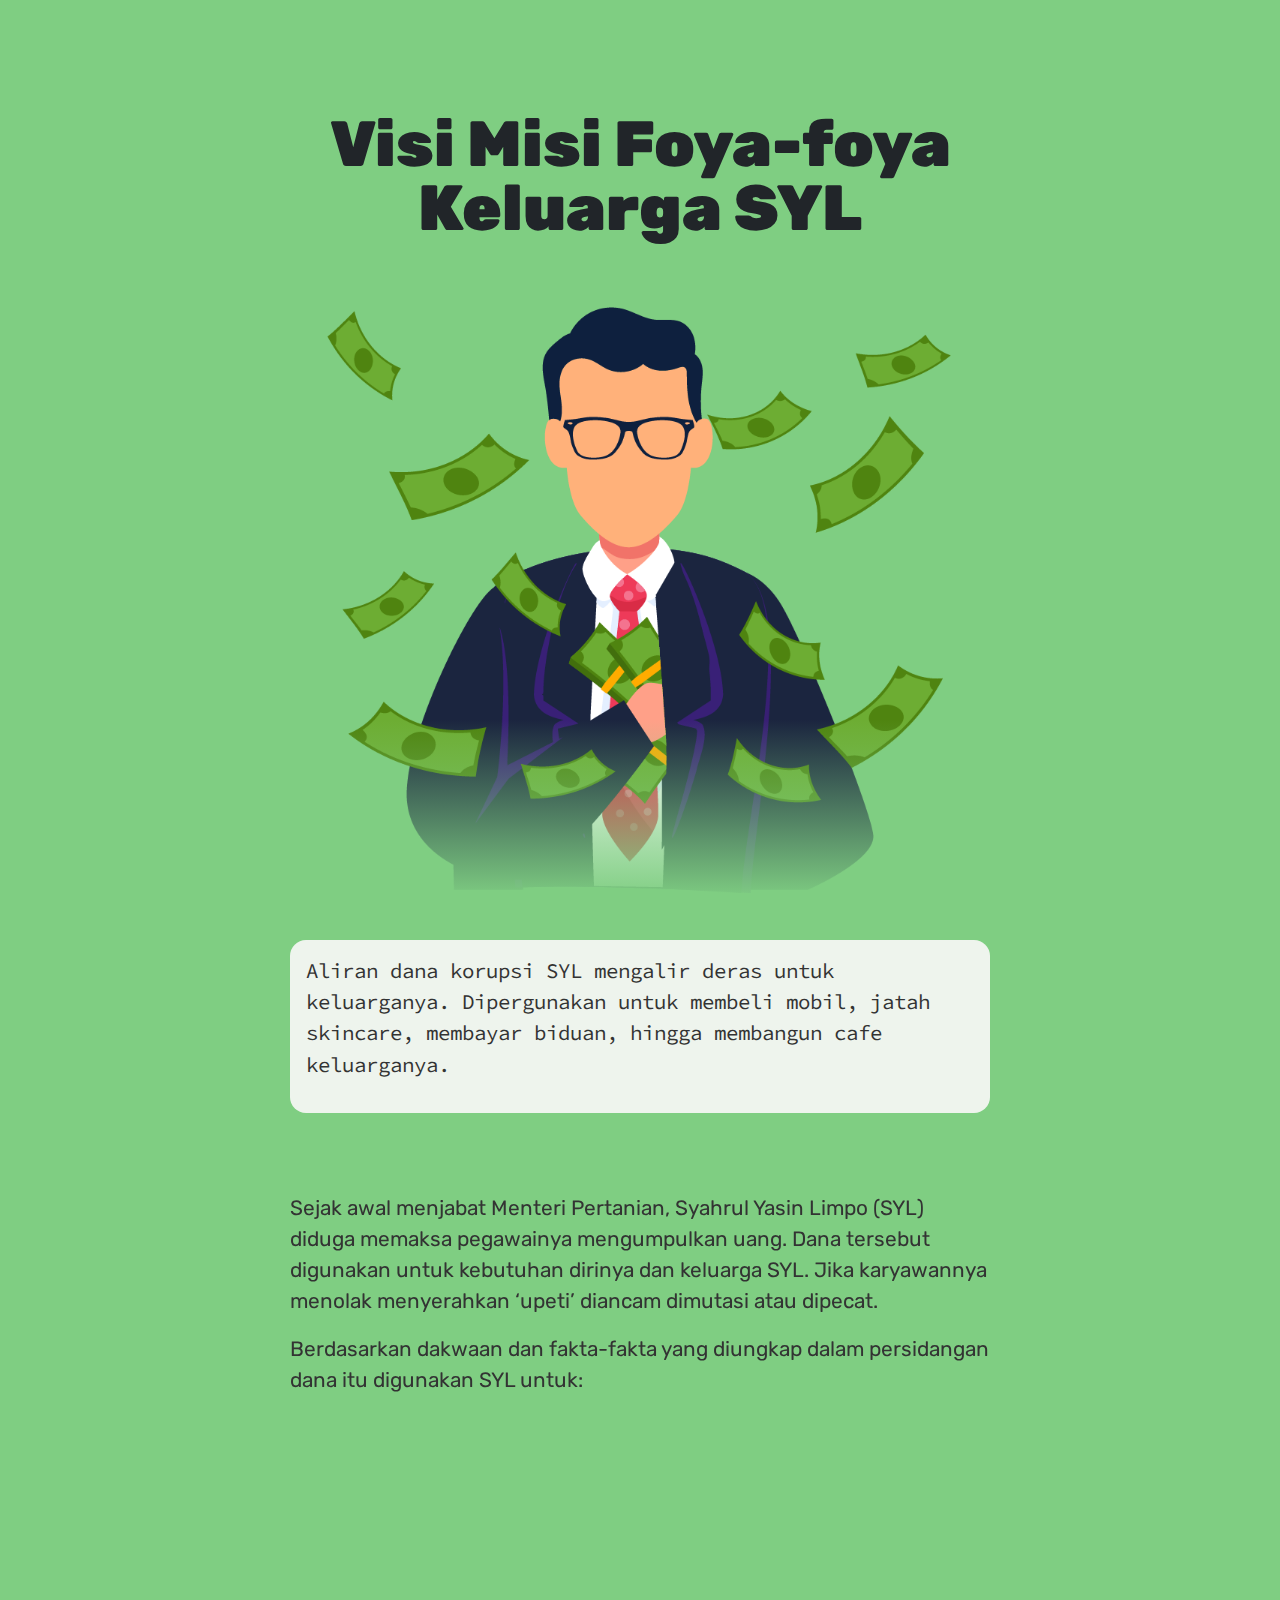
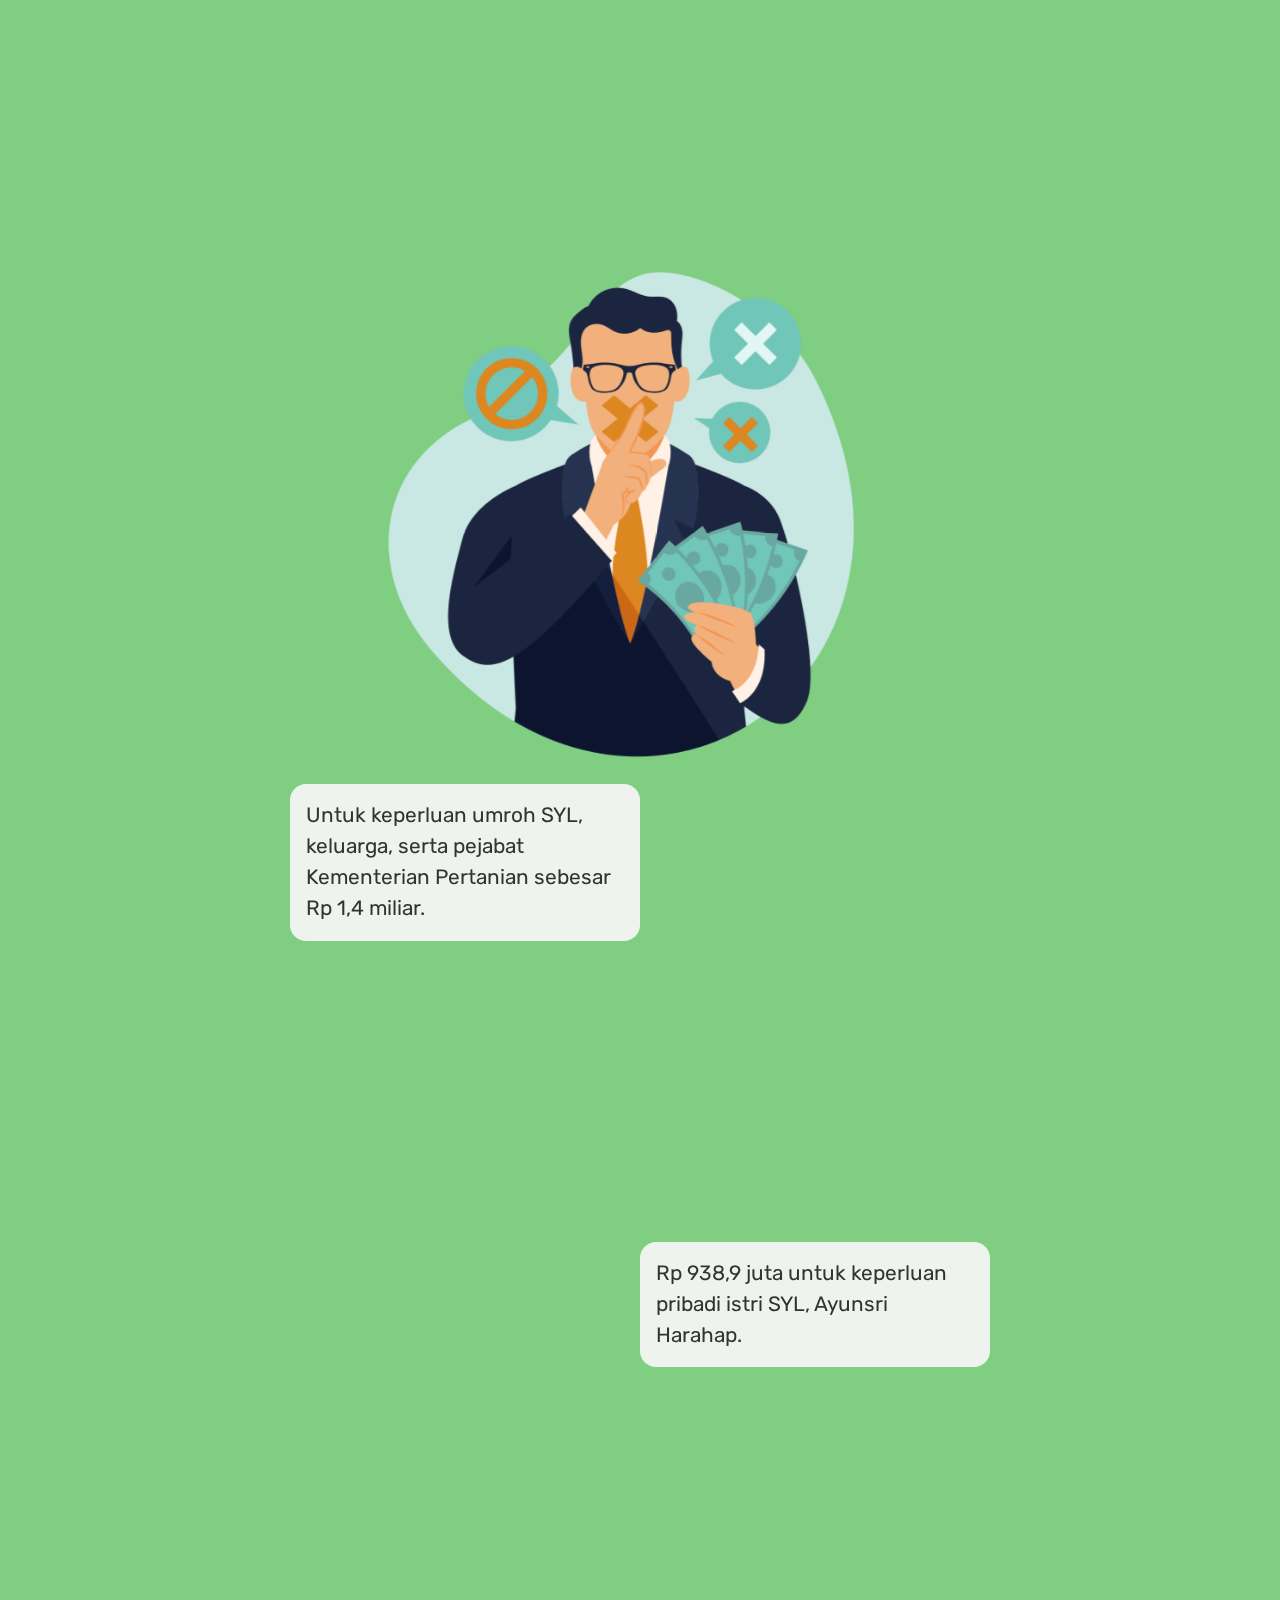
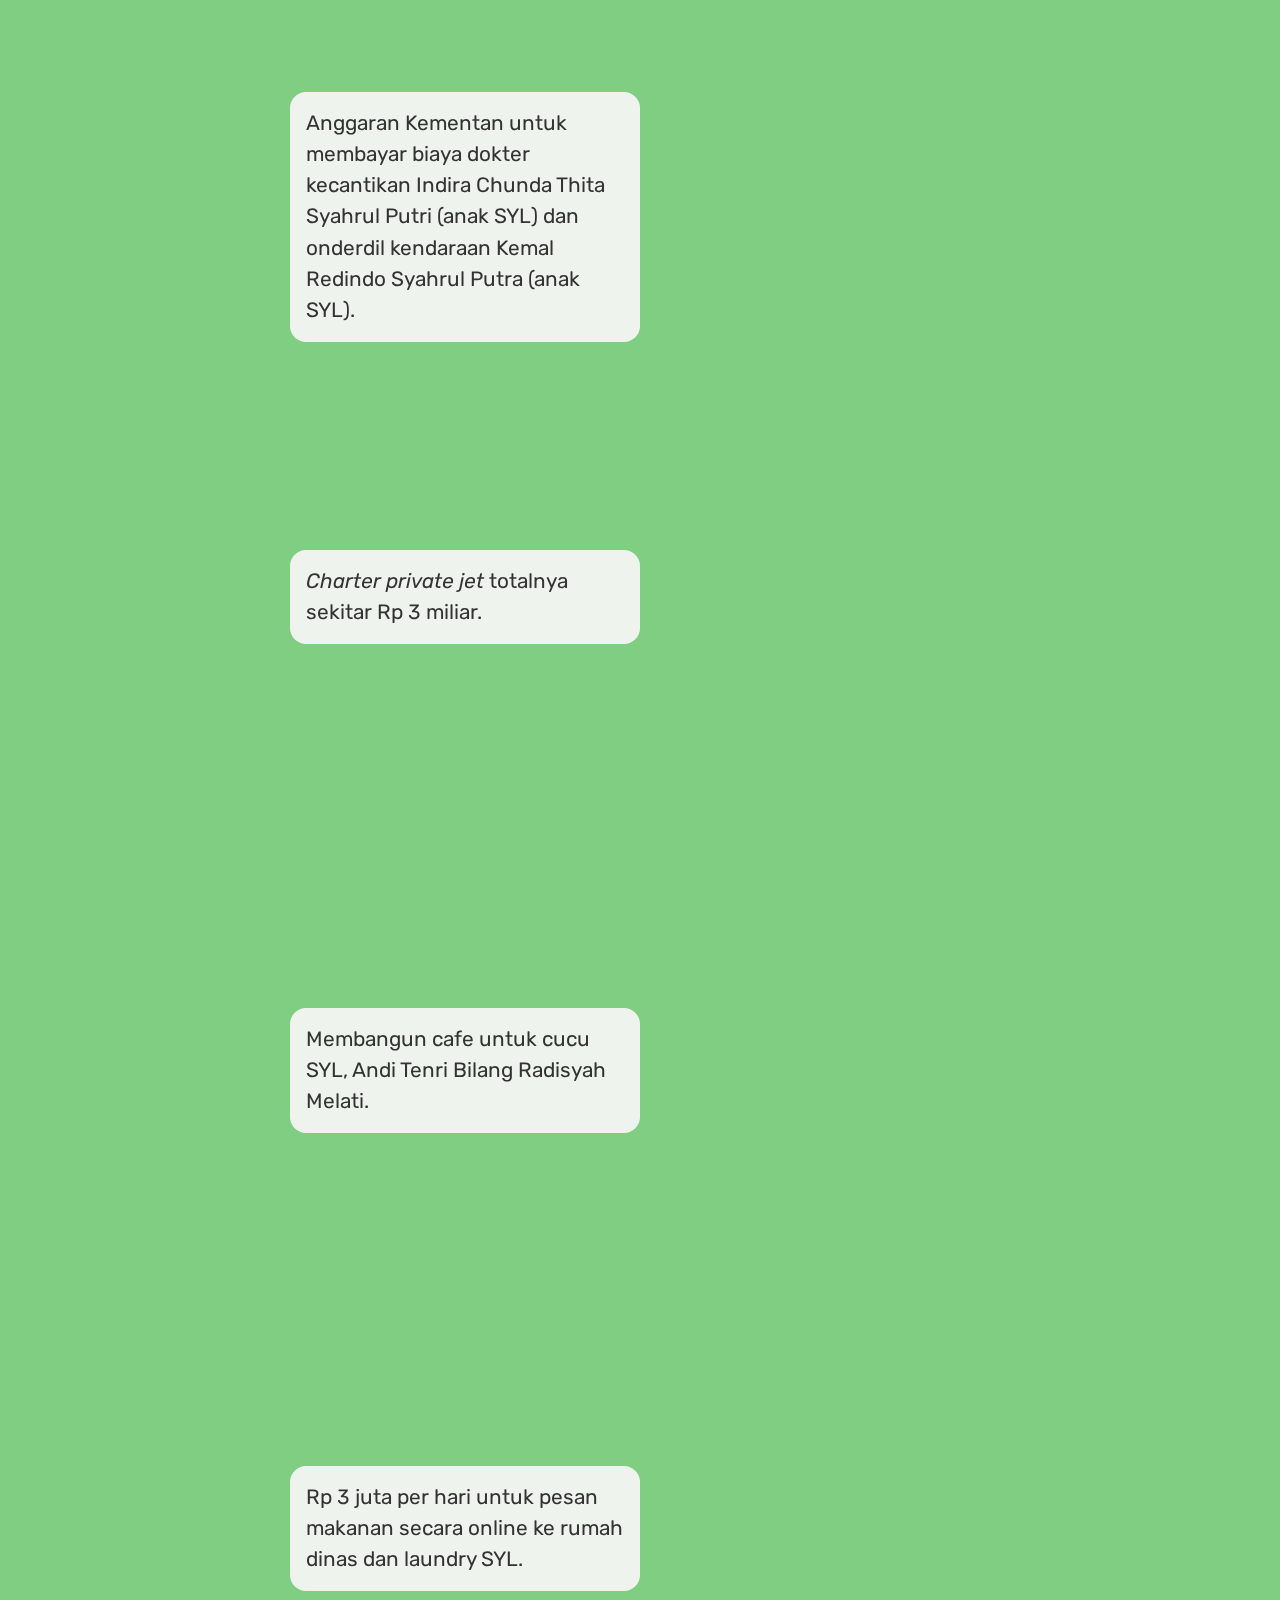
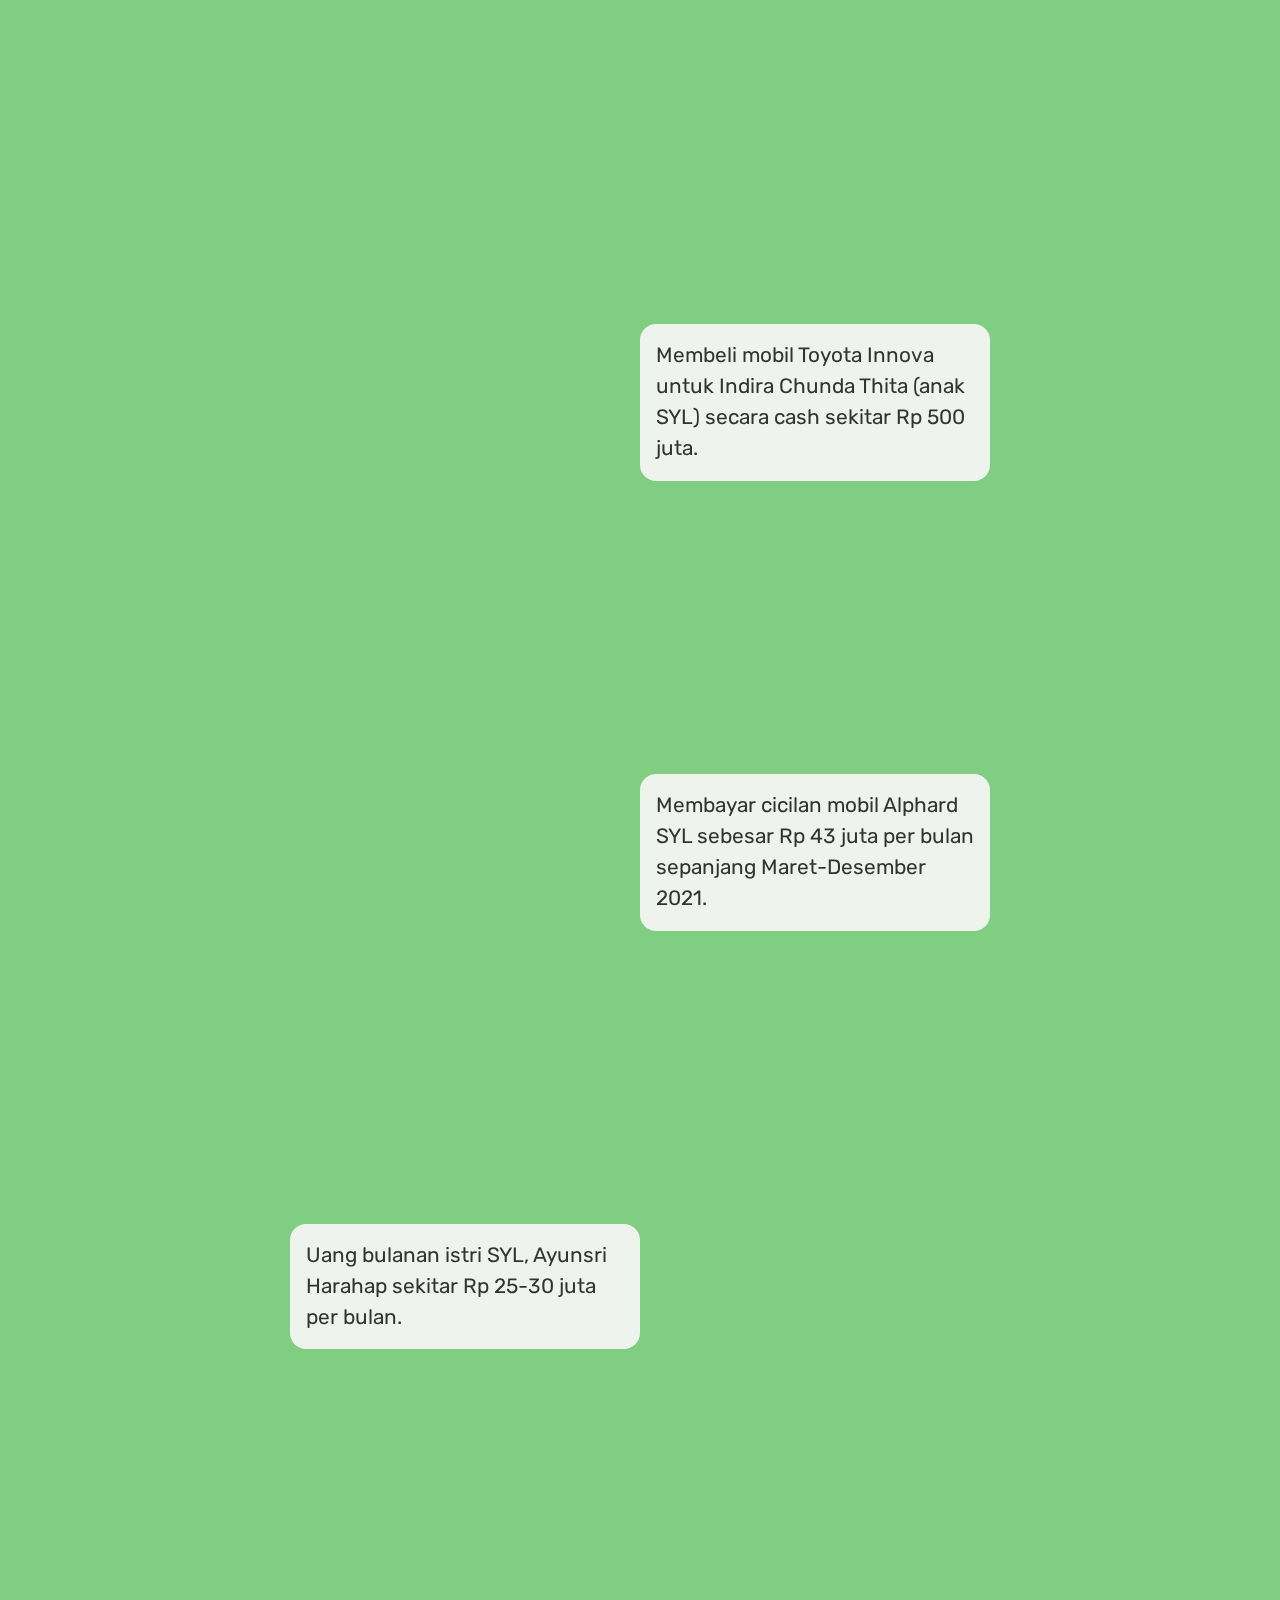
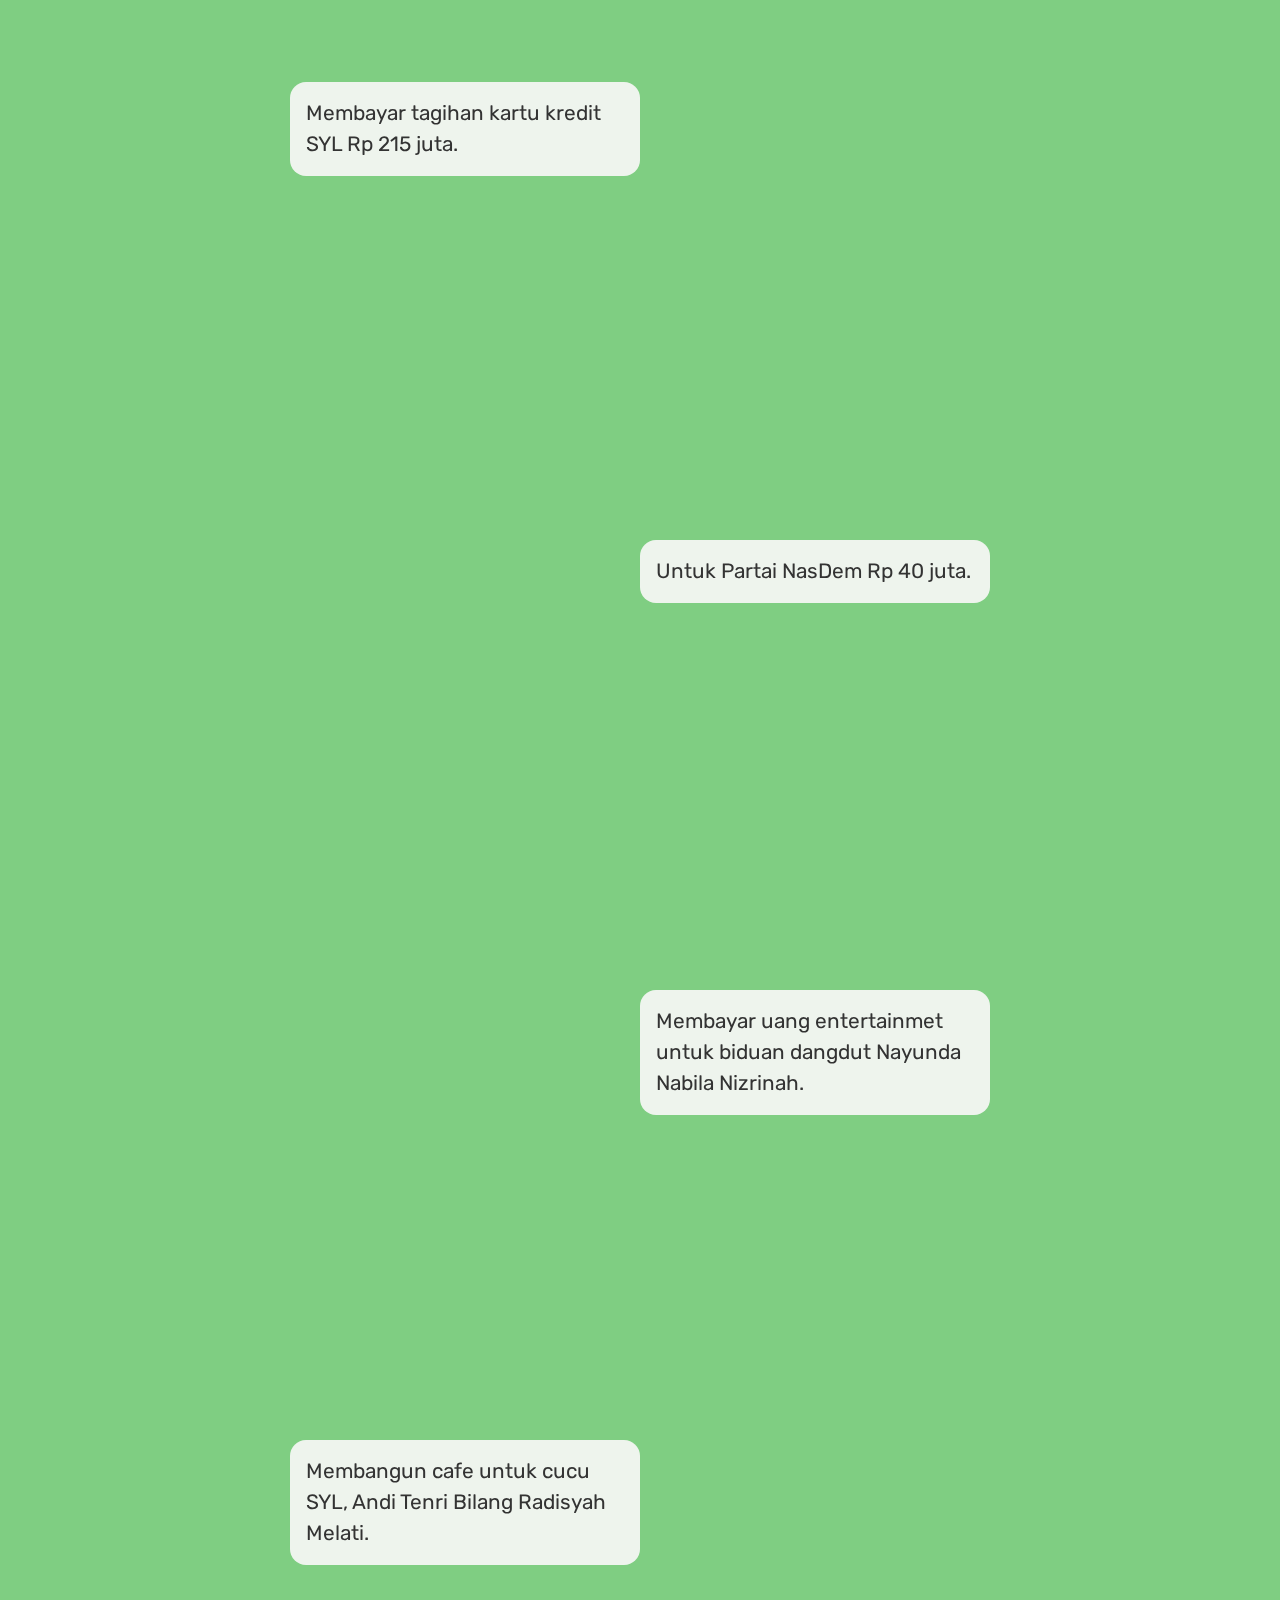
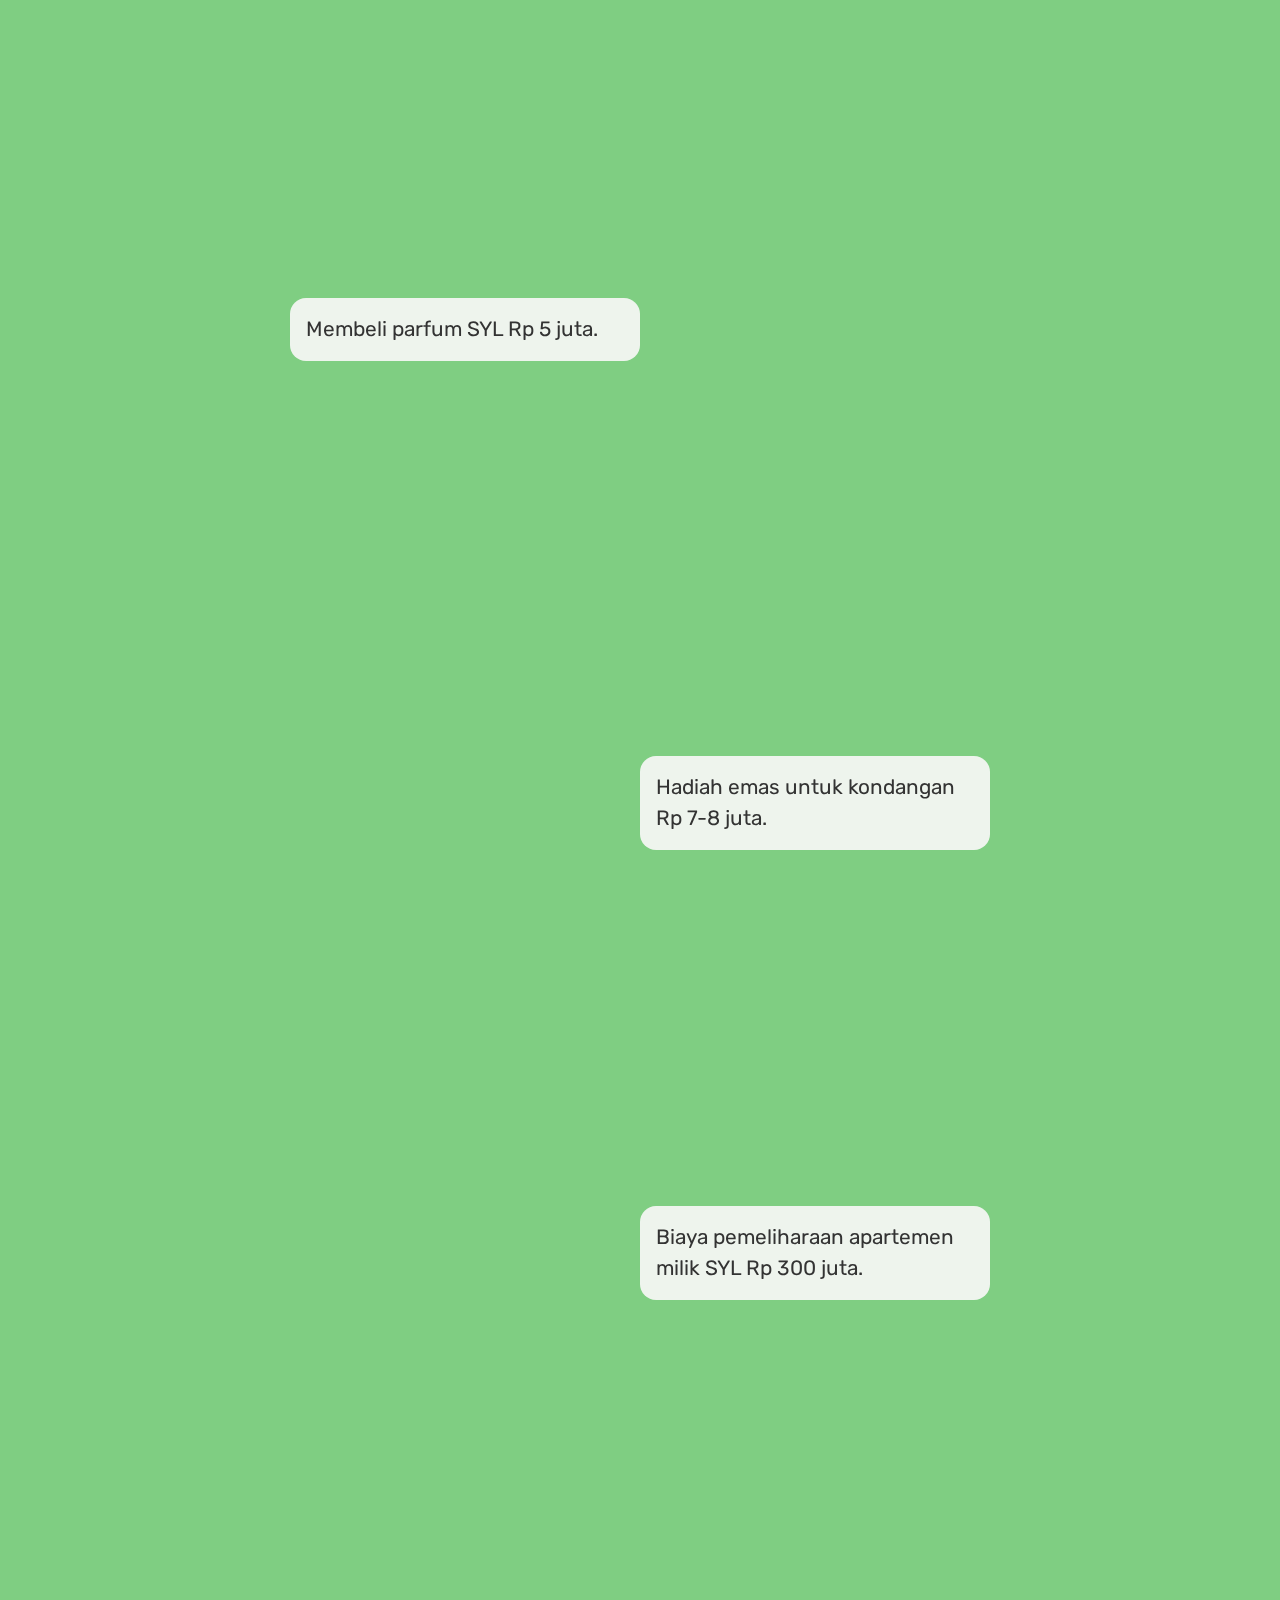
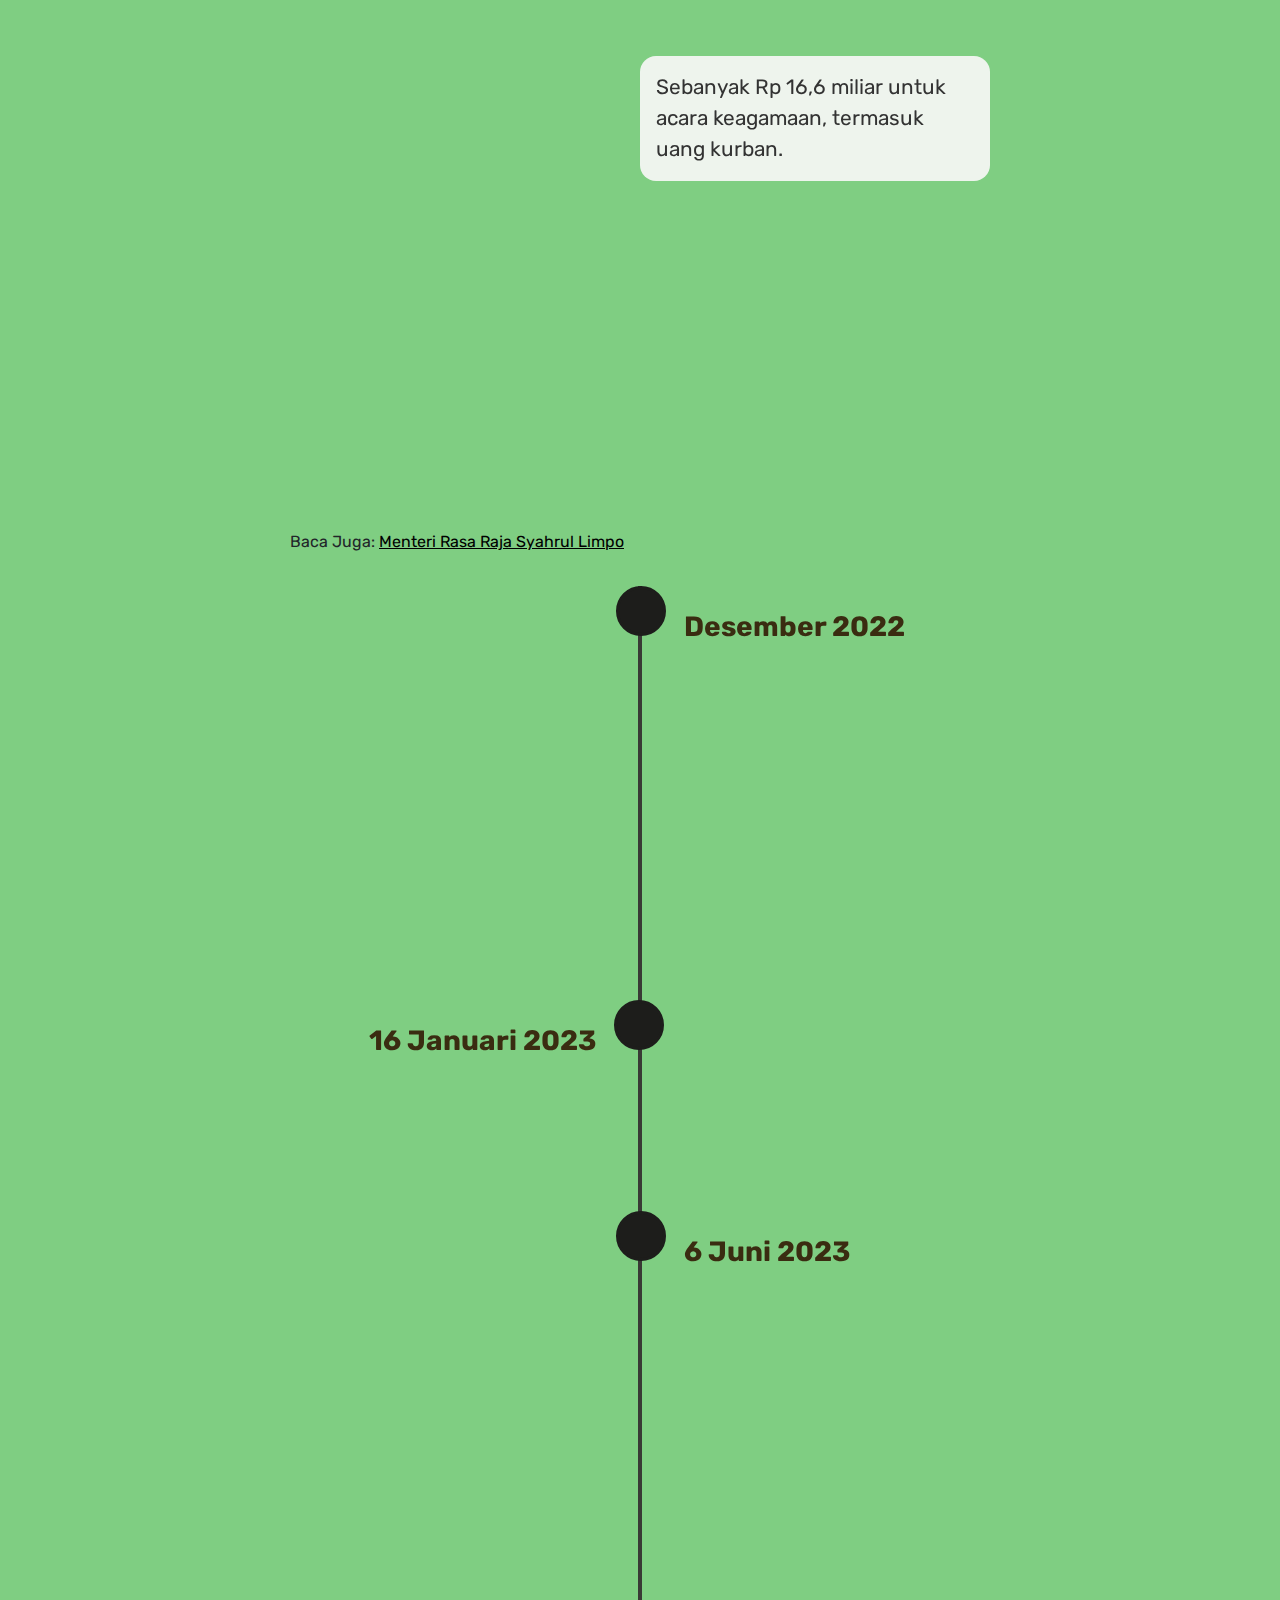
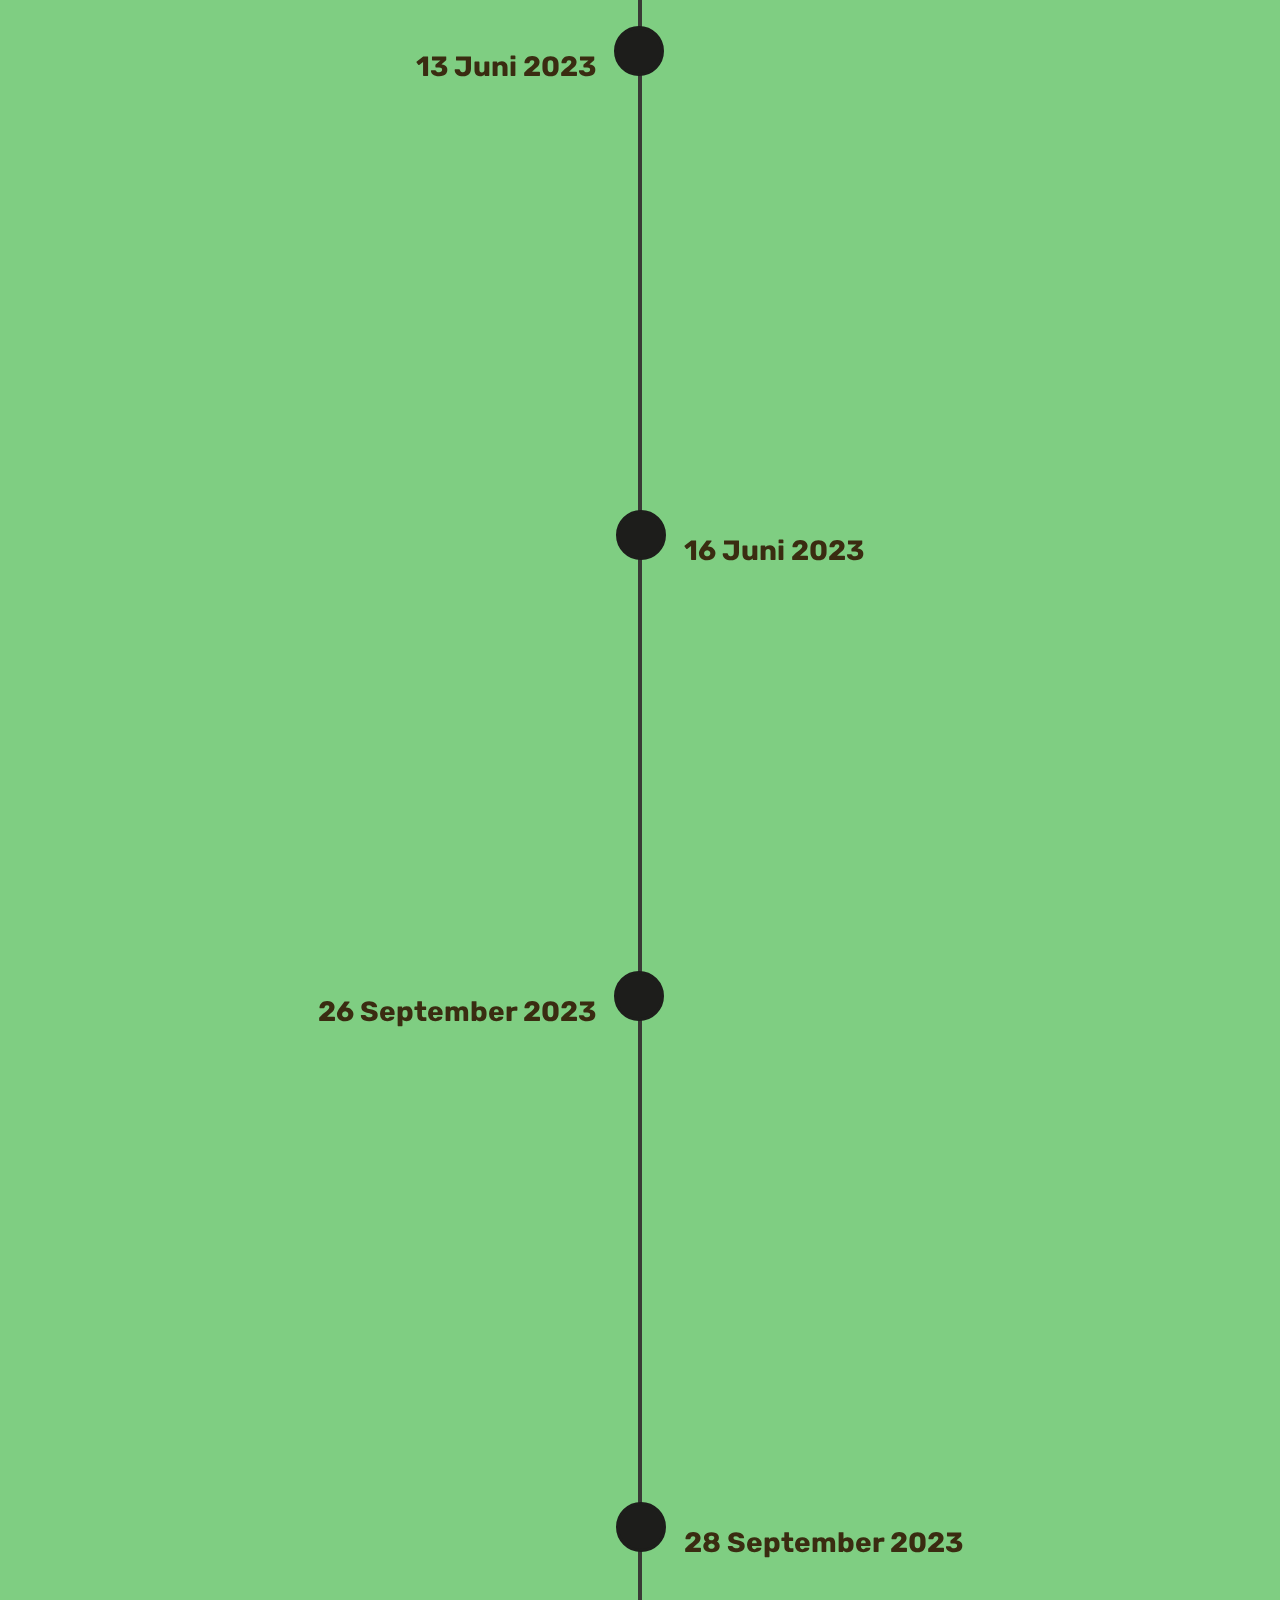
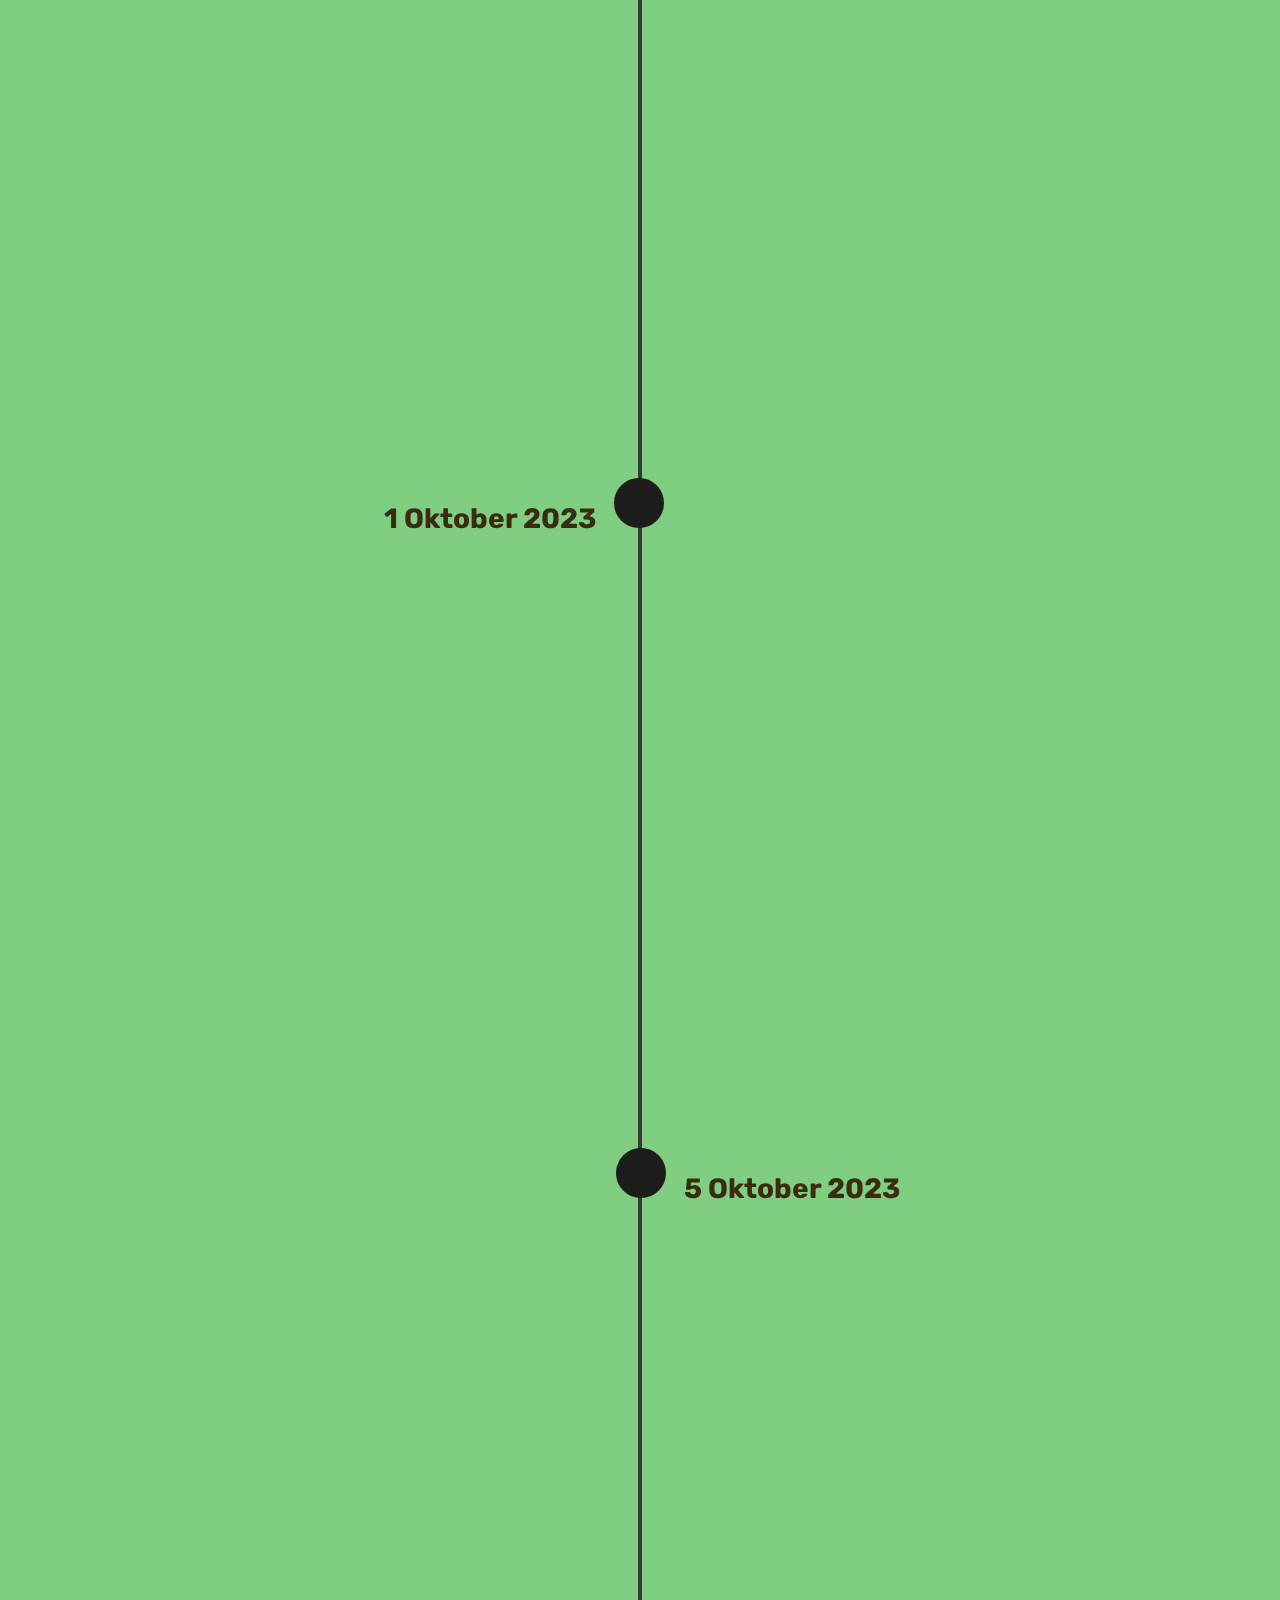
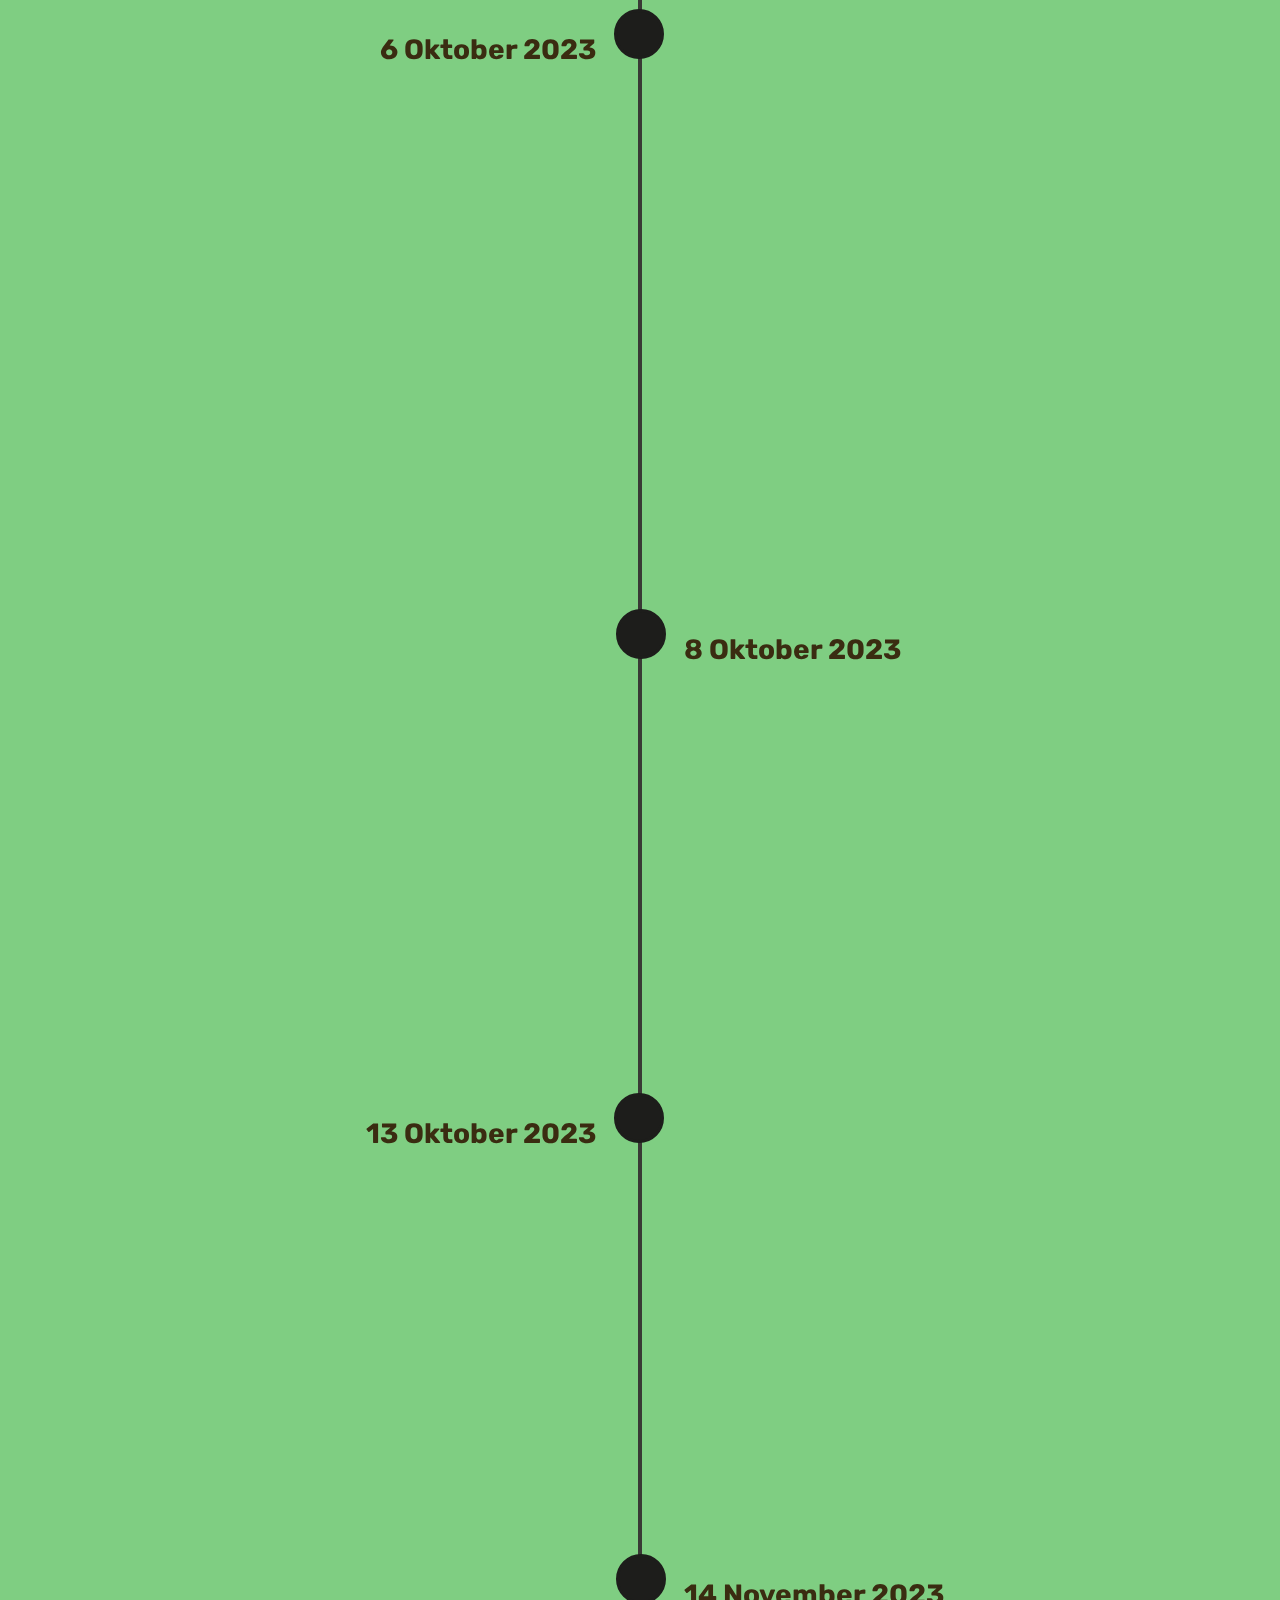
==== index.html @ e5aea53a "frfrf" ====
<!DOCTYPE html>
<html lang="en">
    <head>
        <meta charset="UTF-8">
        <meta http-equiv="X-UA-Compatible" content="IE=edge">
        <meta name="viewport" content="width=device-width, initial-scale=1.0">
        <title>Visi Misi Foya-foya Keluarga SYL</title>
        <link rel="stylesheet" href="sass/bootstrap.min.css">
        <link rel="stylesheet" href="sass/font-awesome.css">
        <link rel="stylesheet" href="sass/slick-theme.css">
        <link rel="stylesheet" href="sass/slick.css">
        <link rel="stylesheet" href="sass/style.css">
    </head>
    <body>
        <main>
            <div hidden>
                <h1>html 5 dedi test</h1>
            </div>
            <div class="background gradient">
                <ul class="bg-bubbles">
                    <li></li>
                    <li></li>
                    <li></li>
                    <li></li>
                    <li></li>
                    <li></li>
                    <li></li>
                    <li></li>
                    <li></li>
                    <li></li>
                </ul>
            </div>
            <section class="banner">
                <div class="imagex">
                    <img src="img/bumper.png" alt="">
                </div>
                <div class="titlex">
                    <h2>Visi Misi Foya-foya Keluarga SYL</h2>
                </div>
            </section>
            <section class="quotex-awal">
                <div class="wrap-detikx">
                    <div class="hello">
                        <p>Aliran dana korupsi SYL mengalir deras untuk keluarganya. Dipergunakan untuk membeli mobil, jatah skincare, membayar biduan, hingga membangun cafe keluarganya.</p>
                    </div>
                </div>
            </section>
            <section class="pembukaan">
                <div class="wrap-detikx">
                    <p>
                        Sejak awal menjabat Menteri Pertanian, Syahrul Yasin Limpo (SYL) diduga memaksa pegawainya mengumpulkan uang. Dana tersebut digunakan untuk kebutuhan dirinya dan keluarga SYL. Jika karyawannya menolak menyerahkan ‘upeti’ diancam dimutasi atau dipecat.
                    </p>
                    <p>
                        Berdasarkan dakwaan dan fakta-fakta yang diungkap dalam persidangan dana itu digunakan SYL untuk:
                    </p>
                </div>
                <!-- <div class="daunx">
                    <img src="img/daunx.png" alt="">
                </div> -->
            </section>
            <section class="data">
                <div class="sticky-mode">
                    <div class="syl-img">
                        <img src="img/syl3.png" alt="">
                    </div>
                </div>
                <div class="wrap-detikx">
                    <div class="mb-80">
                        <div class="hello leftx">
                            <div class="content">
                                <p>Untuk keperluan umroh SYL, keluarga, serta pejabat Kementerian Pertanian sebesar Rp 1,4 miliar.</p>
                            </div>
                        </div>
                    </div>
                    <div class="mb-80">
                        <div class="hello rightx">
                            <div class="content">
                                <p>Rp 938,9 juta untuk keperluan pribadi istri SYL, Ayunsri Harahap.</p>
                            </div>
                        </div>
                    </div>
                    <div class="mb-80 ">
                        <div class="hello leftx">
                            <div class="content">
                                <p>Anggaran Kementan untuk membayar biaya dokter kecantikan Indira Chunda Thita Syahrul Putri (anak SYL) dan onderdil kendaraan Kemal Redindo Syahrul Putra (anak SYL).</p>
                            </div>
                        </div>
                    </div>
                    <div class="mb-80">
                        <div class="hello leftx">
                            <div class="content">
                                <p>
                                    <i>Charter private jet</i>
                                    totalnya sekitar Rp 3 miliar.
                                </p>
                            </div>
                        </div>
                    </div>
                    <div class="mb-80">
                        <div class="hello leftx">
                            <div class="content">
                                <p>Membangun cafe untuk cucu SYL, Andi Tenri Bilang Radisyah Melati.</p>
                            </div>
                        </div>
                    </div>
                    <div class="mb-80">
                        <div class="hello leftx">
                            <div class="content">
                                <p>Rp 3 juta per hari untuk pesan makanan secara online ke rumah dinas dan laundry SYL.</p>
                            </div>
                        </div>
                    </div>
                    <div class="mb-80">
                        <div class="hello rightx">
                            <div class="content">
                                <p>
                                    Membeli mobil Toyota Innova untuk Indira Chunda Thita (anak SYL) secara cash sekitar Rp 500 juta.
                                </p>
                            </div>
                        </div>
                    </div>
                    <div class="mb-80">
                        <div class="hello rightx">
                            <div class="content">
                                <p>Membayar cicilan mobil Alphard SYL sebesar Rp 43 juta per bulan sepanjang Maret-Desember 2021.</p>
                            </div>
                        </div>
                    </div>
                    <div class="mb-80">
                        <div class="hello leftx">
                            <div class="content">
                                <p>Uang bulanan istri SYL, Ayunsri Harahap sekitar Rp 25-30 juta per bulan.</p>
                            </div>
                        </div>
                    </div>
                    <div class="mb-80">
                        <div class="hello leftx">
                            <div class="content">
                                <p>
                                    Membayar tagihan kartu kredit SYL Rp 215 juta.
                                </p>
                            </div>
                        </div>
                    </div>
                    <div class="mb-80">
                        <div class="hello rightx">
                            <div class="content">
                                <p>
                                    Untuk Partai NasDem Rp 40 juta.
                                </p>
                            </div>
                        </div>
                    </div>
                    <div class="mb-80">
                        <div class="hello rightx">
                            <div class="content">
                                <p>
                                    Membayar uang entertainmet untuk biduan dangdut Nayunda Nabila Nizrinah.
                                </p>
                            </div>
                        </div>
                    </div>
                    <div class="mb-80">
                        <div class="hello leftx">
                            <div class="content">
                                <p>
                                    Membangun cafe untuk cucu SYL, Andi Tenri Bilang Radisyah Melati.
                                </p>
                            </div>
                        </div>
                    </div>
                    <div class="mb-80">
                        <div class="hello leftx">
                            <div class="content">
                                <p>
                                    Membeli parfum SYL Rp 5 juta.
                                </p>
                            </div>
                        </div>
                    </div>
                    <div class="mb-80">
                        <div class="hello rightx">
                            <div class="content">
                                <p>
                                    Hadiah emas untuk kondangan Rp 7-8 juta.
                                </p>
                            </div>
                        </div>
                    </div>
                    <div class="mb-80">
                        <div class="hello rightx">
                            <div class="content">
                                <p>
                                    Biaya pemeliharaan apartemen milik SYL Rp 300 juta.
                                </p>
                            </div>
                        </div>
                    </div>
                    <div class="mb-80">
                        <div class="hello rightx">
                            <div class="content">
                                <p>
                                    Sebanyak Rp 16,6 miliar untuk acara keagamaan, termasuk uang kurban.
                                </p>
                            </div>
                        </div>
                    </div>
                </div>
            </section>
            <div class="lihat-naskah">
                <div class="wrap-detikx">
                    <span>Baca Juga:</span>
                    <a href="https://news.detik.com/x/detail/spotlight/20231012/Menteri-Rasa-Raja-Syahrul-Limpo/" target="_blank">
                        <div class="judulx">Menteri Rasa Raja Syahrul Limpo</div>
                    </a>
                </div>
            </div>
            <section class="animasi timeline">
                <div class="wrap-detikx">
                    <div class="ag-section">
                        <div class="ag-format-container">
                            <div class="js-timeline ag-timeline">
                                <div class="js-timeline_line ag-timeline_line">
                                    <div class="js-timeline_line-progress ag-timeline_line-progress"></div>
                                </div>
                                <div class="ag-timeline_list">
                                    <div class="js-timeline_item ag-timeline_item">
                                        <div class="ag-timeline-card_box">
                                            <div class="js-timeline-card_point-box ag-timeline-card_point-box">
                                                <div class="ag-timeline-card_point"></div>
                                            </div>
                                            <div class="ag-timeline-card_meta-box">
                                                <div class="ag-timeline-card_meta">Desember 2022</div>
                                            </div>
                                        </div>
                                        <div class="ag-timeline-card_item">
                                            <div class="ag-timeline-card_inner">
                                                <div class="ag-timeline-card_img-box">
                                                    <img src="img/korupsi.png" class="ag-timeline-card_img">
                                                </div>
                                                <div class="ag-timeline-card_info">
                                                    <div class="ag-timeline-card_title">Desember 2022</div>
                                                    <div class="ag-timeline-card_desc">
                                                        Aduan masuk ke KPK terkait SYL memungut uang pegawainya sampai sekitar Rp 50 miliar.
                                                    </div>
                                                </div>
                                            </div>
                                            <div class="ag-timeline-card_arrow"></div>
                                        </div>
                                    </div>
                                    <div class="js-timeline_item ag-timeline_item">
                                        <div class="ag-timeline-card_box">
                                            <div class="ag-timeline-card_meta-box">
                                                <div class="ag-timeline-card_meta">16 Januari 2023</div>
                                            </div>
                                            <div class="js-timeline-card_point-box ag-timeline-card_point-box">
                                                <div class="ag-timeline-card_point"></div>
                                            </div>
                                        </div>
                                        <div class="ag-timeline-card_item">
                                            <div class="ag-timeline-card_inner">
                                                <!-- <div class="ag-timeline-card_img-box">
                                                    <img src="img/warning.png" class="ag-timeline-card_img" alt=""></div> -->
                                                <div class="ag-timeline-card_info">
                                                    <div class="ag-timeline-card_title">16 Januari 2023</div>
                                                    <div class="ag-timeline-card_desc">
                                                        Surat Perintah Penyelidikan Nomor: Sprin.Lidik05/Lid.01.00/01/01/2023 diterbitkan oleh KPK terkait kasus korupsi SYL.
                                                    </div>
                                                </div>
                                            </div>
                                            <div class="ag-timeline-card_arrow"></div>
                                        </div>
                                    </div>
                                    <div class="js-timeline_item ag-timeline_item">
                                        <div class="ag-timeline-card_box">
                                            <div class="js-timeline-card_point-box ag-timeline-card_point-box">
                                                <div class="ag-timeline-card_point"></div>
                                            </div>
                                            <div class="ag-timeline-card_meta-box">
                                                <div class="ag-timeline-card_meta">6 Juni 2023</div>
                                            </div>
                                        </div>
                                        <div class="ag-timeline-card_item">
                                            <div class="ag-timeline-card_inner">
                                                <div class="ag-timeline-card_img-box">
                                                    <img src="img/kpk.png" class="ag-timeline-card_img" alt="">
                                                </div>
                                                <div class="ag-timeline-card_info">
                                                    <div class="ag-timeline-card_title">6 Juni 2023</div>
                                                    <div class="ag-timeline-card_desc">
                                                        KPK memanggil SYL, tetapi politikus Partai NasDem itu mangkir.
                                                    </div>
                                                </div>
                                            </div>
                                            <div class="ag-timeline-card_arrow"></div>
                                        </div>
                                    </div>
                                    <div class="js-timeline_item ag-timeline_item">
                                        <div class="ag-timeline-card_box">
                                            <div class="ag-timeline-card_meta-box">
                                                <div class="ag-timeline-card_meta">13 Juni 2023</div>
                                            </div>
                                            <div class="js-timeline-card_point-box ag-timeline-card_point-box">
                                                <div class="ag-timeline-card_point"></div>
                                            </div>
                                        </div>
                                        <div class="ag-timeline-card_item">
                                            <div class="ag-timeline-card_inner">
                                                <div class="ag-timeline-card_img-box">
                                                    <img src="img/speaker.png" class="ag-timeline-card_img" alt="">
                                                </div>
                                                <div class="ag-timeline-card_info">
                                                    <div class="ag-timeline-card_title">13 Juni 2023</div>
                                                    <div class="ag-timeline-card_desc">
                                                        KPK memanggil SYL untuk kedua kalinya, tetapi ia tetap tak hadir. Kemudian KPK menggelar gelar atau ekspose perkara yang hasilnya: menyepakati kasus SYL naik ke tingkat penyidikan.
                                                    </div>
                                                </div>
                                            </div>
                                            <div class="ag-timeline-card_arrow"></div>
                                        </div>
                                    </div>
                                    <div class="js-timeline_item ag-timeline_item">
                                        <div class="ag-timeline-card_box">
                                            <div class="js-timeline-card_point-box ag-timeline-card_point-box">
                                                <div class="ag-timeline-card_point"></div>
                                            </div>
                                            <div class="ag-timeline-card_meta-box">
                                                <div class="ag-timeline-card_meta">16 Juni 2023</div>
                                            </div>
                                        </div>
                                        <div class="ag-timeline-card_item">
                                            <div class="ag-timeline-card_inner">
                                                <div class="ag-timeline-card_img-box">
                                                    <!-- <img src="img/syl-kebon.png" class="ag-timeline-card_img" alt=""> -->
                                                    <div class="font-big">3x</div>
                                                </div>
                                                <div class="ag-timeline-card_info">
                                                    <div class="ag-timeline-card_title">16 Juni 2023</div>
                                                    <div class="ag-timeline-card_desc">
                                                        KPK memanggil SYL untuk yang ketiga kalinya. Kali ini SYL datang dan keterangannya diituangkan dalam berita acara permintaan keterangan (BAPK).
                                                    </div>
                                                </div>
                                            </div>
                                            <div class="ag-timeline-card_arrow"></div>
                                        </div>
                                    </div>
                                    <div class="js-timeline_item ag-timeline_item">
                                        <div class="ag-timeline-card_box">
                                            <div class="ag-timeline-card_meta-box">
                                                <div class="ag-timeline-card_meta">26 September 2023</div>
                                            </div>
                                            <div class="js-timeline-card_point-box ag-timeline-card_point-box">
                                                <div class="ag-timeline-card_point"></div>
                                            </div>
                                        </div>
                                        <div class="ag-timeline-card_item">
                                            <div class="ag-timeline-card_inner">
                                                <div class="ag-timeline-card_img-box">
                                                    <img src="img/syl-kebon.png" class="ag-timeline-card_img" alt="">
                                                </div>
                                                <div class="ag-timeline-card_info">
                                                    <div class="ag-timeline-card_title">26 September 2023</div>
                                                    <div class="ag-timeline-card_desc">
                                                        KPK menerbitkan Surat Perintah Penyidikan Nomor: Sprin.Dik/121/Dik.00/01/09/2023. Dugaan SYL menyalahgunakan jabatan untuk memaksa pegawainya menyerahkan uangnya dan menggunakan dana negara semakin menguat.
                                                    </div>
                                                </div>
                                            </div>
                                            <div class="ag-timeline-card_arrow"></div>
                                        </div>
                                    </div>
                                    <div class="js-timeline_item ag-timeline_item">
                                        <div class="ag-timeline-card_box">
                                            <div class="js-timeline-card_point-box ag-timeline-card_point-box">
                                                <div class="ag-timeline-card_point"></div>
                                            </div>
                                            <div class="ag-timeline-card_meta-box">
                                                <div class="ag-timeline-card_meta">28 September 2023</div>
                                            </div>
                                        </div>
                                        <div class="ag-timeline-card_item">
                                            <div class="ag-timeline-card_inner">
                                                <div class="ag-timeline-card_img-box">
                                                    <img src="img/dokumen.png" class="ag-timeline-card_img" alt="">
                                                </div>
                                                <div class="ag-timeline-card_info">
                                                    <div class="ag-timeline-card_title">28 September 2023</div>
                                                    <div class="ag-timeline-card_desc">
                                                        KPK menggeledah rumah dinas SYL di Jalan Widya Chandra V Nomor 28, Kebayoran Baru, Jakarta Selatan. KPK menemukan dokumen yang dibuat oleh Visi Law Office. Isinya diduga adalah bocoran dari hasil penyelidikan KPK atas kasus hukum SYL, tetapi menyaru sebagai draft legal opinion alias pendapat hukum
                                                    </div>
                                                </div>
                                            </div>
                                            <div class="ag-timeline-card_arrow"></div>
                                        </div>
                                    </div>
                                    <div class="js-timeline_item ag-timeline_item">
                                        <div class="ag-timeline-card_box">
                                            <div class="ag-timeline-card_meta-box">
                                                <div class="ag-timeline-card_meta">1 Oktober 2023</div>
                                            </div>
                                            <div class="js-timeline-card_point-box ag-timeline-card_point-box">
                                                <div class="ag-timeline-card_point"></div>
                                            </div>
                                        </div>
                                        <div class="ag-timeline-card_item">
                                            <div class="ag-timeline-card_inner">
                                                <div class="ag-timeline-card_img-box">
                                                    <img src="img/syl-pesawat.jpeg" class="ag-timeline-card_img" alt="">
                                                </div>
                                                <div class="ag-timeline-card_info">
                                                    <div class="ag-timeline-card_title">1 Oktober 2023</div>
                                                    <div class="ag-timeline-card_desc">
                                                        SYL dianggap 'menghilang'. Harusnya, SYL telah tiba di Indonesia setelah melakukan perjalanan dinas ke Almeria, Spanyol dan Roma, Italia sejak 24 September 2023. Namun dari Presiden Jokowi, Menko Polhukam Mahfud Md, hingga Wakil Menteri Pertanian Harvick Hasnul Qolbi mengaku tak tahu keberadaan SYL. Bahkan Jokowi menjadikan Harvick sebagai Menteri Pertanian ad interim pengganti SYL.
                                                    </div>
                                                </div>
                                            </div>
                                            <div class="ag-timeline-card_arrow"></div>
                                        </div>
                                    </div>
                                    <div class="js-timeline_item ag-timeline_item">
                                        <div class="ag-timeline-card_box">
                                            <div class="js-timeline-card_point-box ag-timeline-card_point-box">
                                                <div class="ag-timeline-card_point"></div>
                                            </div>
                                            <div class="ag-timeline-card_meta-box">
                                                <div class="ag-timeline-card_meta">5 Oktober 2023</div>
                                            </div>
                                        </div>
                                        <div class="ag-timeline-card_item">
                                            <div class="ag-timeline-card_inner">
                                                <div class="ag-timeline-card_img-box">
                                                    <img src="img/exit.png" class="ag-timeline-card_img" alt="">
                                                </div>
                                                <div class="ag-timeline-card_info">
                                                    <div class="ag-timeline-card_title">5 Oktober 2023</div>
                                                    <div class="ag-timeline-card_desc">
                                                        SYL mengundurkan diri dari jabatannya sebagai Menteri pertanian. Sebelumnya, ia bertemu dengan Ketua Umum NasDem Surya Paloh.
                                                    </div>
                                                </div>
                                            </div>
                                            <div class="ag-timeline-card_arrow"></div>
                                        </div>
                                    </div>
                                    <div class="js-timeline_item ag-timeline_item">
                                        <div class="ag-timeline-card_box">
                                            <div class="ag-timeline-card_meta-box">
                                                <div class="ag-timeline-card_meta">6 Oktober 2023</div>
                                            </div>
                                            <div class="js-timeline-card_point-box ag-timeline-card_point-box">
                                                <div class="ag-timeline-card_point"></div>
                                            </div>
                                        </div>
                                        <div class="ag-timeline-card_item">
                                            <div class="ag-timeline-card_inner">
                                                <div class="ag-timeline-card_img-box">
                                                    <img src="img/syl-firli.png" class="ag-timeline-card_img" alt="">
                                                </div>
                                                <div class="ag-timeline-card_info">
                                                    <div class="ag-timeline-card_title">6 Oktober 2023</div>
                                                    <div class="ag-timeline-card_desc">
                                                        SYL menuding Ketua KPK Firli Bahuri melakukan pemerasan terhadapnya. Kasus ini ditangani dan statusnya dinaikkan ke tahap penyidikan oleh Polda Metro Jaya. Pada hari yang sama, KPK mencekal Ayun Sri Harahap (isti SYL), Indira Chunda Thita (anak SYL), Andi Tenri Bilang Radisyah Melati (cucu SYL) agar tidak bepergian keluar negeri.
                                                    </div>
                                                </div>
                                            </div>
                                            <div class="ag-timeline-card_arrow"></div>
                                        </div>
                                    </div>
                                    <div class="js-timeline_item ag-timeline_item">
                                        <div class="ag-timeline-card_box">
                                            <div class="js-timeline-card_point-box ag-timeline-card_point-box">
                                                <div class="ag-timeline-card_point"></div>
                                            </div>
                                            <div class="ag-timeline-card_meta-box">
                                                <div class="ag-timeline-card_meta">8 Oktober 2023</div>
                                            </div>
                                        </div>
                                        <div class="ag-timeline-card_item">
                                            <div class="ag-timeline-card_inner">
                                                <div class="ag-timeline-card_img-box">
                                                    <img src="img/lawyers.png" class="ag-timeline-card_img" alt="">
                                                </div>
                                                <div class="ag-timeline-card_info">
                                                    <div class="ag-timeline-card_title">8 Oktober 2023</div>
                                                    <div class="ag-timeline-card_desc">
                                                        SYL sebagai tersangka, memberikan kuasa kepada pengacaranya untuk menggugat praperadilan terhadap KPK di Pengadilan Negeri Jakarta Selatan.
                                                    </div>
                                                </div>
                                            </div>
                                            <div class="ag-timeline-card_arrow"></div>
                                        </div>
                                    </div>
                                    <div class="js-timeline_item ag-timeline_item">
                                        <div class="ag-timeline-card_box">
                                            <div class="ag-timeline-card_meta-box">
                                                <div class="ag-timeline-card_meta">13 Oktober 2023</div>
                                            </div>
                                            <div class="js-timeline-card_point-box ag-timeline-card_point-box">
                                                <div class="ag-timeline-card_point"></div>
                                            </div>
                                        </div>
                                        <div class="ag-timeline-card_item">
                                            <div class="ag-timeline-card_inner">
                                                <div class="ag-timeline-card_img-box">
                                                    <img src="img/borgol.jpg" class="ag-timeline-card_img">
                                                </div>
                                                <div class="ag-timeline-card_info">
                                                    <div class="ag-timeline-card_title">13 Oktober 2023</div>
                                                    <div class="ag-timeline-card_desc">
                                                        SYL ditahan di Rutan Kelas I Jakarta Timur. SYL sempat dibantarkan selama sehari pada 7 November 2023 dan dirawat inap di RSPAD Gatot Soebroto.
                                                    </div>
                                                </div>
                                            </div>
                                            <div class="ag-timeline-card_arrow"></div>
                                        </div>
                                    </div>
                                    <div class="js-timeline_item ag-timeline_item">
                                        <div class="ag-timeline-card_box">
                                            <div class="js-timeline-card_point-box ag-timeline-card_point-box">
                                                <div class="ag-timeline-card_point"></div>
                                            </div>
                                            <div class="ag-timeline-card_meta-box">
                                                <div class="ag-timeline-card_meta">14 November 2023</div>
                                            </div>
                                        </div>
                                        <div class="ag-timeline-card_item">
                                            <div class="ag-timeline-card_inner">
                                                <div class="ag-timeline-card_img-box">
                                                    <img src="https://raw.githubusercontent.com/SochavaAG/example-mycode/master/pens/timeline/images/img-1.png" class="ag-timeline-card_img">
                                                </div>
                                                <div class="ag-timeline-card_info">
                                                    <div class="ag-timeline-card_title">14 November 2023</div>
                                                    <div class="ag-timeline-card_desc">
                                                        Pengadilan Negeri Jakarta Selatan menolak eksepsi dan praperadilan SYL.
                                                    </div>
                                                </div>
                                            </div>
                                            <div class="ag-timeline-card_arrow"></div>
                                        </div>
                                    </div>
                                    <div class="js-timeline_item ag-timeline_item">
                                        <div class="ag-timeline-card_box">
                                            <div class="ag-timeline-card_meta-box">
                                                <div class="ag-timeline-card_meta">28 Februari 2024</div>
                                            </div>
                                            <div class="js-timeline-card_point-box ag-timeline-card_point-box">
                                                <div class="ag-timeline-card_point"></div>
                                            </div>
                                        </div>
                                        <div class="ag-timeline-card_item">
                                            <div class="ag-timeline-card_inner">
                                                <div class="ag-timeline-card_img-box">
                                                    <img src="https://raw.githubusercontent.com/SochavaAG/example-mycode/master/pens/timeline/images/img-2.png" class="ag-timeline-card_img">
                                                </div>
                                                <div class="ag-timeline-card_info">
                                                    <div class="ag-timeline-card_title">28 Februari 2024</div>
                                                    <div class="ag-timeline-card_desc">
                                                        Sidang tindak pidana korupsi SYL mulai digelar di Pengadilan Tipikor PN Jakarta. SYL didakwa melawan hukum dengan menyalahgunakan kekuasaannya, memaksa bawahannya memberikan uang untuk dirinya dengan total Rp 44,5 miliar.
                                                    </div>
                                                </div>
                                            </div>
                                            <div class="ag-timeline-card_arrow"></div>
                                        </div>
                                    </div>
                                </div>
                            </div>
                        </div>
                    </div>
                </div>
            </section>
            <section>
                <div class="wrap-detikx">
                    <div class="text-center">
                        <h1>Next Content</h1>
                    </div>
                </div>
            </section>
        </main>
        <script src="js/jquery-3.5.1.min.js"></script>
        <script src="js/bootstrap.min.js"></script>
        <script src="js/slick.min.js"></script>
        <!-- <script src="https://cdnjs.cloudflare.com/ajax/libs/gsap/3.4.0/gsap.min.js"></script>
        <script src="https://cdnjs.cloudflare.com/ajax/libs/gsap/3.4.0/ScrollTrigger.min.js"></script>
        <script src="https://unpkg.com/smooth-scrollbar@latest/dist/smooth-scrollbar.js"></script> -->
        <!-- <script src="https://www.csslab.cl/ejemplos/timelinr/latest/js/jquery.timelinr-0.9.54.js"></script>
        <script src="https://cdnjs.cloudflare.com/ajax/libs/gsap/1.18.0/TweenMax.min.js"></script> -->
        <!-- <script src="js/app.js"></script> -->
        <script src="js/timeline.js"></script>
    </body>
</html>
<!-- data -->
<!-- Desember 2022

Aduan masuk ke KPK terkait SYL memungut uang pegawainya sampai sekitar Rp 50 miliar.


16 Januari 2023

Surat Perintah Penyelidikan Nomor: Sprin.Lidik05/Lid.01.00/01/01/2023 diterbitkan oleh KPK terkait kasus korupsi SYL.


6 Juni 2023 

KPK memanggil SYL, tetapi politikus Partai NasDem itu mangkir.


13 Juni 2023

KPK memanggil SYL untuk kedua kalinya, tetapi ia tetap tak hadir. Kemudian KPK menggelar gelar atau ekspose perkara yang hasilnya: menyepakati kasus SYL naik ke tingkat penyidikan. 


16 Juni 2023 

KPK memanggil SYL untuk yang ketiga kalinya. Kali ini SYL datang dan keterangannya diituangkan dalam berita acara permintaan keterangan (BAPK).


26 September 2023

KPK menerbitkan Surat Perintah Penyidikan Nomor: Sprin.Dik/121/Dik.00/01/09/2023. Dugaan SYL menyalahgunakan jabatan untuk memaksa pegawainya menyerahkan uangnya dan menggunakan dana negara semakin menguat.


28 September 2023

KPK menggeledah rumah dinas SYL di Jalan Widya Chandra V Nomor 28, Kebayoran Baru, Jakarta Selatan. KPK menemukan dokumen yang dibuat oleh Visi Law Office. Isinya diduga adalah bocoran dari hasil penyelidikan KPK atas kasus hukum SYL, tetapi menyaru sebagai draft legal opinion alias pendapat hukum


1 Oktober 2023

SYL dianggap 'menghilang'. Harusnya, SYL telah tiba di Indonesia setelah melakukan perjalanan dinas ke Almeria, Spanyol dan Roma, Italia sejak 24 September 2023. Namun dari Presiden Jokowi, Menko Polhukam Mahfud Md, hingga Wakil Menteri Pertanian Harvick Hasnul Qolbi mengaku tak tahu keberadaan SYL. Bahkan Jokowi menjadikan Harvick sebagai Menteri Pertanian ad interim pengganti SYL. 


5 Oktober 2023

SYL mengundurkan diri dari jabatannya sebagai Menteri pertanian. Sebelumnya, ia bertemu dengan Ketua Umum NasDem Surya Paloh.


6 Oktober 2023

SYL menuding Ketua KPK Firli Bahuri melakukan pemerasan terhadapnya. Kasus ini ditangani dan statusnya dinaikkan ke tahap penyidikan oleh Polda Metro Jaya. Pada hari yang sama, KPK mencekal Ayun Sri Harahap (isti SYL), Indira Chunda Thita (anak SYL), Andi Tenri Bilang Radisyah Melati (cucu SYL) agar tidak bepergian keluar negeri.


8 Oktober 2023

SYL sebagai tersangka, memberikan kuasa kepada pengacaranya untuk menggugat praperadilan terhadap KPK di Pengadilan Negeri Jakarta Selatan. 


13 Oktober 2023

SYL ditahan di Rutan Kelas I Jakarta Timur. SYL sempat dibantarkan selama sehari pada 7 November 2023 dan dirawat inap di RSPAD Gatot Soebroto.


14 November 2023

Pengadilan Negeri Jakarta Selatan menolak eksepsi dan praperadilan SYL.


28 Februari 2024

Sidang tindak pidana korupsi SYL mulai digelar di Pengadilan Tipikor PN Jakarta. SYL didakwa melawan hukum dengan menyalahgunakan kekuasaannya, memaksa bawahannya memberikan uang untuk dirinya dengan total Rp 44,5 miliar. -->
---- sass/style.css ----
﻿@import"https://fonts.googleapis.com/css2?family=Roboto:wght@400;900&Lato:wght@400;900&family=Ubuntu&family=Rubik&family=Paytone+One&family=Source+Code+Pro:wght@400;900&family=Roboto+Slab&family=Mulish&display=swap";.preload{font-family:"Roboto Slab";color:#333;border-bottom:1px dashed #bbb;text-align:center}@media screen and (max-width: 768px){.preload{text-align:left}}.preload p{font-size:1.2rem;margin-bottom:16px}@media screen and (max-width: 768px){.preload p{font-size:1rem}}.labels{background:#840020;padding:4px 8px;color:#fff;text-transform:uppercase;width:fit-content;margin:0 auto 8px;font-size:1rem}@media screen and (max-width: 768px){.labels{margin:0}}.preloader{position:fixed;top:0;bottom:0;left:0;right:0;z-index:999999;background:#fff}.preloader .waiting{position:absolute;transform:translate(-50%, -50%);left:50%;top:50%}.preloader .animate{-webkit-animation-duration:.5s;animation-duration:.5s;-webkit-animation-fill-mode:both;animation-fill-mode:both;-webkit-animation-timing-function:linear;animation-timing-function:linear;animation-iteration-count:infinite;-webkit-animation-iteration-count:infinite;-webkit-animation-name:bounce;animation-name:bounce}@-webkit-keyframes bounce{0%,100%{-webkit-transform:translateX(0)}50%{-webkit-transform:translateX(-10px)}}@keyframes bounce{0%,100%{transform:translateX(0)}50%{transform:translateX(-10px)}}.preloader .bounce{-webkit-animation-name:bounce;animation-name:bounce}section{padding:32px 0;min-height:100vh;z-index:11;position:relative}section h3{color:#ffefe2}section .bg-block{background:#fff;padding:16px;border-radius:16px}section .text-center h3{font-size:2.5rem}section p,section li{font-size:1.3rem;color:#333}@media screen and (max-width: 768px){section p,section li{font-size:1.2rem}}@media screen and (max-width: 400px){section p,section li{font-size:1rem}}.slick-next,.slick-prev{z-index:17 !important;width:40px;height:40px;border-radius:50%;background:rgba(206,147,82,.8)}.slick-next:focus,.slick-next:hover,.slick-prev:focus,.slick-prev:hover{background:rgba(206,147,82,.5)}.slick-next::before,.slick-prev::before{font-family:"fontAwesome" !important;font-size:32px !important;color:#fff !important;font-weight:700 !important}@media screen and (max-width: 766px){.slick-next::before,.slick-prev::before{font-size:32px !important}}.slick-prev{left:-16px !important}@media screen and (max-width: 768px){.slick-prev{left:-16px !important}}.slick-prev::before{content:"" !important}.slick-next{right:-16px !important}@media screen and (max-width: 768px){.slick-next{right:-16px !important}}.slick-next::before{content:"" !important}.sticky-mode{position:sticky;left:0;right:0;top:0;bottom:0;min-height:100vh}.wrap-detikx{width:700px;position:relative;margin:0 auto}@media screen and (max-width: 766px){.wrap-detikx{width:90%;margin:0 auto;display:block}}.totop{position:relative;z-index:19}.firstletter::first-letter{float:left;font-weight:bold;margin-right:8px;font-size:60px;font-size:6rem;line-height:40px;line-height:4rem;height:4rem;text-transform:uppercase}main{overflow-x:clip;background:#7fce82}html,body{position:relative;height:100%;font-family:"Rubik" !important}html h1,html h2,html h3,body h1,body h2,body h3{font-family:"Rubik",sans-serif !important}h4,h5{font-family:"Rubik",sans-serif !important;font-weight:bold}.slick-slide{margin:0 8px}.slick-list{margin:0 -8px}.img{width:100%}.img img{width:100%;height:100%;object-fit:cover}.hello{width:100%;height:auto;margin-top:8px;border-radius:16px;background:#eef4ed;margin-bottom:16px;position:relative}.hello .content{padding:16px 16px;position:relative;z-index:2}.hello .content p{margin-bottom:0}section .nav-pills .nav-link.active,section .nav-pills .show>.nav-link{background:#333;color:#fff}section .nav-pills .nav-link{border-radius:25px}.dashboard-content{display:none}#nav.no_index,#share{z-index:21}#nav.dark{background:linear-gradient(45deg, #333, #000) !important}.footer{z-index:22}.share_icon>a i{font-size:25px !important;line-height:initial !important}@media screen and (max-width: 766px){.share_icon>a i{font-size:16px !important;line-height:initial !important;width:30px !important;height:30px !important}}#nav{background:linear-gradient(45deg, #333, #000) !important}.bg-blues{background:#eee !important}.share_icon>a{padding:0 !important}.baca-detikx .bacajuga_box{display:initial !important}.baca-detikx .bacajuga_box .container{display:none}.baca-detikx .bacajuga{width:100% !important;display:block}.baca-detikx .bacajuga a{display:inline-block;padding:0px;width:47% !important;margin:0 8px;border-radius:24px;position:relative;height:320px;text-align:left}.baca-detikx .bacajuga a::after{border-radius:24px}@media screen and (max-width: 766px){.baca-detikx .bacajuga a{width:100% !important;margin:4px 0}}.baca-detikx .bacajuga a:hover{text-decoration:none;color:orange !important}.baca-detikx .bacajuga a article{position:absolute;top:initial;width:100%;background:linear-gradient(to top, black, transparent);padding:8px 16px;border-radius:24px;bottom:0;transform:initial}.baca-detikx .bacajuga a article h2{font-family:"Rubik" !important;font-size:1.2rem}.haha,.hahad{background:#fff;border-radius:16px;padding:0px 8px;position:absolute;top:165px;right:0}@media screen and (max-width: 768px){.haha,.hahad{display:none;color:#333;top:140px}}.haha:hover,.hahad:hover{background:rgba(206,147,82,.5)}.all-helping{position:absolute;inset:0;background:#fff;text-align:center;width:100%;height:100%;z-index:17}.slider{display:none}.slider.slick-initialized{display:block}.banner{background:#7fce82;z-index:14}.banner .imagex{width:auto;height:80vh;position:absolute;left:50%;top:60%;transform:translate(-50%, -50%)}.banner .imagex::after{content:"";position:absolute;bottom:0;left:0;right:0;height:20vh;background:linear-gradient(to top, #7fce82, transparent)}@media screen and (max-width: 768px){.banner .imagex::after{height:10vh}}@media screen and (max-width: 768px){.banner .imagex{height:60vh;width:100%}}.banner .imagex img{width:100%;height:100%;object-fit:contain}@media screen and (max-width: 768px){.banner .imagex img{object-fit:cover}}.banner .titlex{position:absolute;left:50%;top:20%;text-align:center;transform:translate(-50%, -50%)}@media screen and (max-width: 768px){.banner .titlex{width:90%}}.banner .titlex h2{font-family:"Lato";font-size:4rem;line-height:4rem;font-weight:900}@media screen and (max-width: 768px){.banner .titlex h2{font-size:2.3rem;line-height:2.3rem}}.quotex-awal{min-height:auto;font-family:"Source Code Pro"}.quotex-awal .hello{background:#eef4ed;padding:16px}.gradient{position:fixed;overflow:hidden;z-index:9;top:0;bottom:0;left:0;width:100%;height:100%;background:#7fce82;right:0}.gradient .bg-bubbles{position:absolute;top:0;left:0;width:100%;height:100%}.gradient .bg-bubbles li{position:absolute;list-style:none;display:block;width:80px;height:80px;background-color:rgba(255,255,255,.1);bottom:-320px;animation:square 50s infinite;transition-timing-function:linear;border-radius:4px}.gradient .bg-bubbles li:nth-child(1){left:10%}.gradient .bg-bubbles li:nth-child(2){left:20%;width:160px;height:160px;animation-delay:2s;animation-duration:34s}.gradient .bg-bubbles li:nth-child(3){left:25%;animation-delay:4s}.gradient .bg-bubbles li:nth-child(4){left:40%;width:120px;height:120px;animation-duration:44s}.gradient .bg-bubbles li:nth-child(5){left:70%}.gradient .bg-bubbles li:nth-child(6){left:80%;width:240px;height:240px;animation-delay:3s}.gradient .bg-bubbles li:nth-child(6) img{width:100%;height:100%;object-fit:contain}.gradient .bg-bubbles li:nth-child(7){left:32%;width:320px;height:320px;animation-delay:7s}.gradient .bg-bubbles li:nth-child(8){left:55%;width:40px;height:40px;-webkit-animation-delay:15s;animation-delay:15s;-webkit-animation-duration:80s;animation-duration:80s}.gradient .bg-bubbles li:nth-child(9){left:25%;width:20px;height:20px;animation-delay:2s;animation-duration:80s}.gradient .bg-bubbles li:nth-child(10){left:90%;width:320px;height:320px;animation-delay:22s}@keyframes square{0%{-webkit-transform:translateY(0);transform:translateY(0)}100%{-webkit-transform:translateY(-1500px) rotate(600deg);transform:translateY(-1500px) rotate(600deg)}}.pembukaan{min-height:auto}.pembukaan .daunx{position:absolute;bottom:0;left:15%;width:auto;height:50%}@media screen and (max-width: 768px){.pembukaan .daunx{left:5%;height:20%}}.pembukaan .daunx img{width:100%;height:100%;object-fit:contain}@media screen and (max-width: 768px){.data .wrap-detikx{margin-top:-50vh}}.data .syl-img{position:absolute;bottom:0;width:40%;height:auto;left:50%;transform:translate(-50%, 0%)}@media screen and (max-width: 768px){.data .syl-img{width:100%;transform:translate(-50%, -50%)}}.data .syl-img img{width:100%;height:100%;object-fit:contain}@media screen and (max-width: 768px){.data .syl-img img{object-fit:cover}}.data .mb-80{height:50vh;position:relative}.leftx{width:50%}@media screen and (max-width: 768px){.leftx{width:75%}}.rightx{width:50%;position:absolute;right:0}@media screen and (max-width: 768px){.rightx{width:75%}}.lihat-naskah{background:#7fce82;position:relative;z-index:10}.lihat-naskah a {color:#fff !important}.lihat-naskah a :hover{text-decoration:none}.lihat-naskah .imgx{width:200px;height:auto;display:inline-block}.lihat-naskah .imgx img{width:100%;height:100%;object-fit:contain}.lihat-naskah .judulx{color:#000 !important;display:inline-block;text-decoration:underline}.timeline{position:relative}.timeline__bg{position:absolute;left:0;top:0;width:320px;opacity:.5}.timeline__bg img{width:100%;height:100%;object-fit:contain}.timeline img{max-width:100%;border-radius:6px 6px 0 0}.timeline .ag-format-container{margin:0 auto}.timeline .ag-timeline_title-box{padding:0 0 30px;text-align:center}.timeline .ag-timeline_tagline{font-size:40px;color:#54595f}.timeline .ag-timeline_title{background-image:url(https://raw.githubusercontent.com/SochavaAG/example-mycode/master/pens/timeline/images/bg.jpg);background-repeat:no-repeat;background-position:50% 50%;background-size:cover;-webkit-background-clip:text;background-clip:text;text-fill-color:transparent;color:transparent;font-size:80px}.timeline .ag-timeline_item{margin:0 0 50px;position:relative}.timeline .ag-timeline_item:nth-child(2n){text-align:right}.timeline .ag-timeline{display:inline-block;width:100%;max-width:100%;margin:0 auto;position:relative}.timeline .ag-timeline_line{width:4px;background-color:#393935;position:absolute;top:2px;left:50%;bottom:0;-webkit-transform:translateX(-50%);-moz-transform:translateX(-50%);-ms-transform:translateX(-50%);-o-transform:translateX(-50%);transform:translateX(-50%)}.timeline .ag-timeline_line-progress{width:100%;height:20%;background-color:#cdcecf;position:relative}.timeline .ag-timeline_line-progress .imgs{position:absolute;bottom:-42px;width:100px;left:-50px;height:100px;z-index:999;max-width:initial}.timeline .ag-timeline_line-progress .imgs img{width:100%;height:100%;object-fit:contain}.timeline .ag-timeline-card_box{padding:0 0 20px 50%}.timeline .ag-timeline_item:nth-child(2n) .ag-timeline-card_box{padding:0 50% 20px 0}.timeline .ag-timeline-card_point-box{display:inline-block;margin:0 14px 0 -24px}.timeline .ag-timeline_item:nth-child(2n) .ag-timeline-card_point-box{margin:0 -24px 0 14px}.timeline .ag-timeline-card_point{height:50px;position:relative;line-height:50px;width:50px;border:3px solid #1d1d1b;background-color:#1d1d1b;text-align:center;font-size:25px;color:#fff;-webkit-border-radius:50%;-moz-border-radius:50%;border-radius:50%}.timeline .ag-timeline-card_point .tembakan{opacity:0}.timeline .js-ag-active .ag-timeline-card_point{background-color:#ffb300;position:relative}.timeline .js-ag-active .ag-timeline-card_point .tembakan{opacity:1}.timeline .ag-timeline-card_meta-box{display:inline-block}.timeline .ag-timeline-card_meta{margin:10px 0 0;font-weight:bold;font-size:28px;color:#3a2c11}.timeline .ag-timeline-card_item{display:inline-block;width:45%;position:relative;margin:-77px 0 0;opacity:0;-webkit-border-radius:6px;-moz-border-radius:6px;border-radius:6px;-webkit-box-shadow:0 0 0 0 rgba(0,0,0,.5);-moz-box-shadow:0 0 0 0 rgba(0,0,0,.5);-o-box-shadow:0 0 0 0 rgba(0,0,0,.5);box-shadow:0 0 0 0 rgba(0,0,0,.5);-webkit-transition:-webkit-transform .5s,opacity .5s;-moz-transition:-moz-transform .5s,opacity .5s;-o-transition:-o-transform .5s,opacity .5s;transition:transform .5s,opacity .5s;position:relative}.timeline .ag-timeline-card_item::before{content:"";left:0;top:0;bottom:0;right:0;border-radius:6px;position:absolute}.timeline .ag-timeline_item:nth-child(2n+1) .ag-timeline-card_item{-webkit-transform:translateX(-200%);-moz-transform:translateX(-200%);-ms-transform:translateX(-200%);-o-transform:translateX(-200%);transform:translateX(-200%)}.timeline .ag-timeline_item:nth-child(2n) .ag-timeline-card_item{-webkit-transform:translateX(200%);-moz-transform:translateX(200%);-ms-transform:translateX(200%);-o-transform:translateX(200%);transform:translateX(200%)}.timeline .js-ag-active.ag-timeline_item:nth-child(2n+1) .ag-timeline-card_item,.timeline .js-ag-active.ag-timeline_item:nth-child(2n) .ag-timeline-card_item{opacity:1;-webkit-transform:translateX(0);-moz-transform:translateX(0);-ms-transform:translateX(0);-o-transform:translateX(0);transform:translateX(0)}.timeline .ag-timeline-card_arrow{height:18px;width:18px;margin-top:20px;background-color:#517d52;z-index:-1;position:absolute;top:0;right:0;-webkit-transform:rotate(45deg);-moz-transform:rotate(45deg);-ms-transform:rotate(45deg);-o-transform:rotate(45deg);transform:rotate(45deg)}.timeline .ag-timeline_item:nth-child(2n+1) .ag-timeline-card_arrow{margin-left:calc(-18px / 2);margin-right:calc(-18px / 2)}.timeline .ag-timeline_item:nth-child(2n) .ag-timeline-card_arrow{margin-left:-10px;right:auto;left:0}.timeline .ag-timeline-card_img{width:100%;border-radius:6px 6px 0 0}.timeline .ag-timeline-card_info{padding:20px 30px;border-radius:6px;position:relative;z-index:20}.timeline .ag-timeline-card_title{display:none;margin:10px 0 0;font-weight:bold;font-size:28px;color:#f5bd4c}@media screen and (max-width: 766px){.timeline .ag-timeline-card_title{font-size:20px;line-height:30px}}.timeline .ag-timeline-card_desc{line-height:1.45;font-size:16px;color:#cecece}@media only screen and (max-width: 979px){.timeline .ag-timeline_line{left:30px}.timeline .ag-timeline_item:nth-child(2n){text-align:left}.timeline .ag-timeline-card_box,.timeline .ag-timeline_item:nth-child(2n) .ag-timeline-card_box{padding:0 0 20px}.timeline .ag-timeline-card_meta-box{display:none}.timeline .ag-timeline-card_point-box,.timeline .ag-timeline_item:nth-child(2n) .ag-timeline-card_point-box{margin:0 0 0 8px}.timeline .ag-timeline-card_point{height:40px;line-height:40px;width:40px}.timeline .ag-timeline-card_item{width:auto;margin:-65px 0 0 75px}.timeline .ag-timeline_item:nth-child(2n+1) .ag-timeline-card_item,.timeline .ag-timeline_item:nth-child(2n) .ag-timeline-card_item{-webkit-transform:translateX(200%);-moz-transform:translateX(200%);-ms-transform:translateX(200%);-o-transform:translateX(200%);transform:translateX(200%)}.timeline .ag-timeline_item:nth-child(2n+1) .ag-timeline-card_arrow{right:auto;left:0}.timeline .ag-timeline-card_title{display:block}.timeline .ag-timeline-card_arrow{margin-top:12px}}@media only screen and (max-width: 767px){.timeline .ag-format-container{width:96%}.timeline .ag-timeline-card_img{height:auto;width:auto}}@media only screen and (max-width: 639px){.timeline .ag-timeline_title{font-size:60px}.timeline .ag-timeline-card_info{padding:10px}.timeline .ag-timeline-card_desc{font-size:14px}}@media(min-width: 768px)and (max-width: 979px){.timeline .ag-format-container{width:750px}}@media(min-width: 980px)and (max-width: 1161px){.timeline .ag-format-container{width:960px}}.timeline .ag-timeline-card_inner{background:#517d52;border-radius:6px}.timeline .ag-timeline-card_img-box{width:100%;height:250px}.timeline .ag-timeline-card_img-box img{width:100%;height:100%;object-fit:cover}.font-big{font-size:8rem !important;position:absolute;left:50%;top:35%;transform:translate(-50%, -50%);color:#fff}/*# sourceMappingURL=style.css.map */
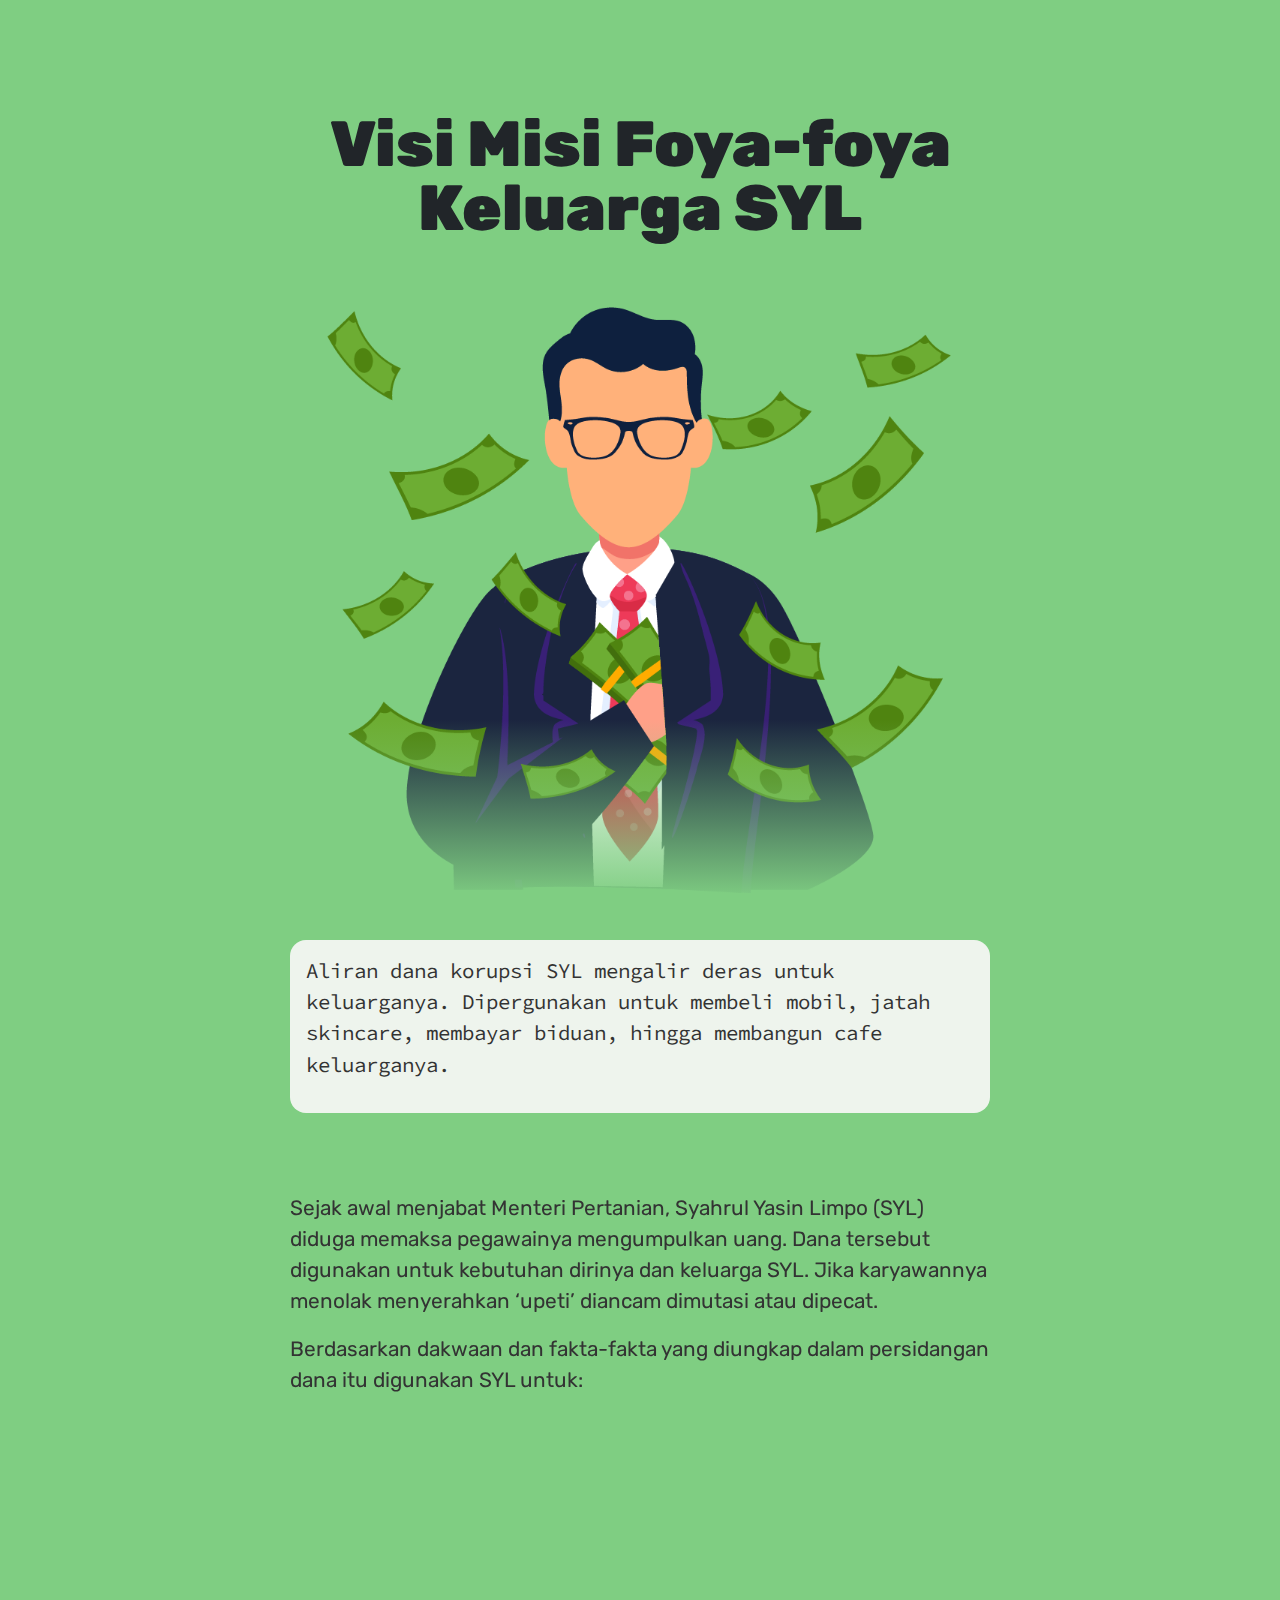
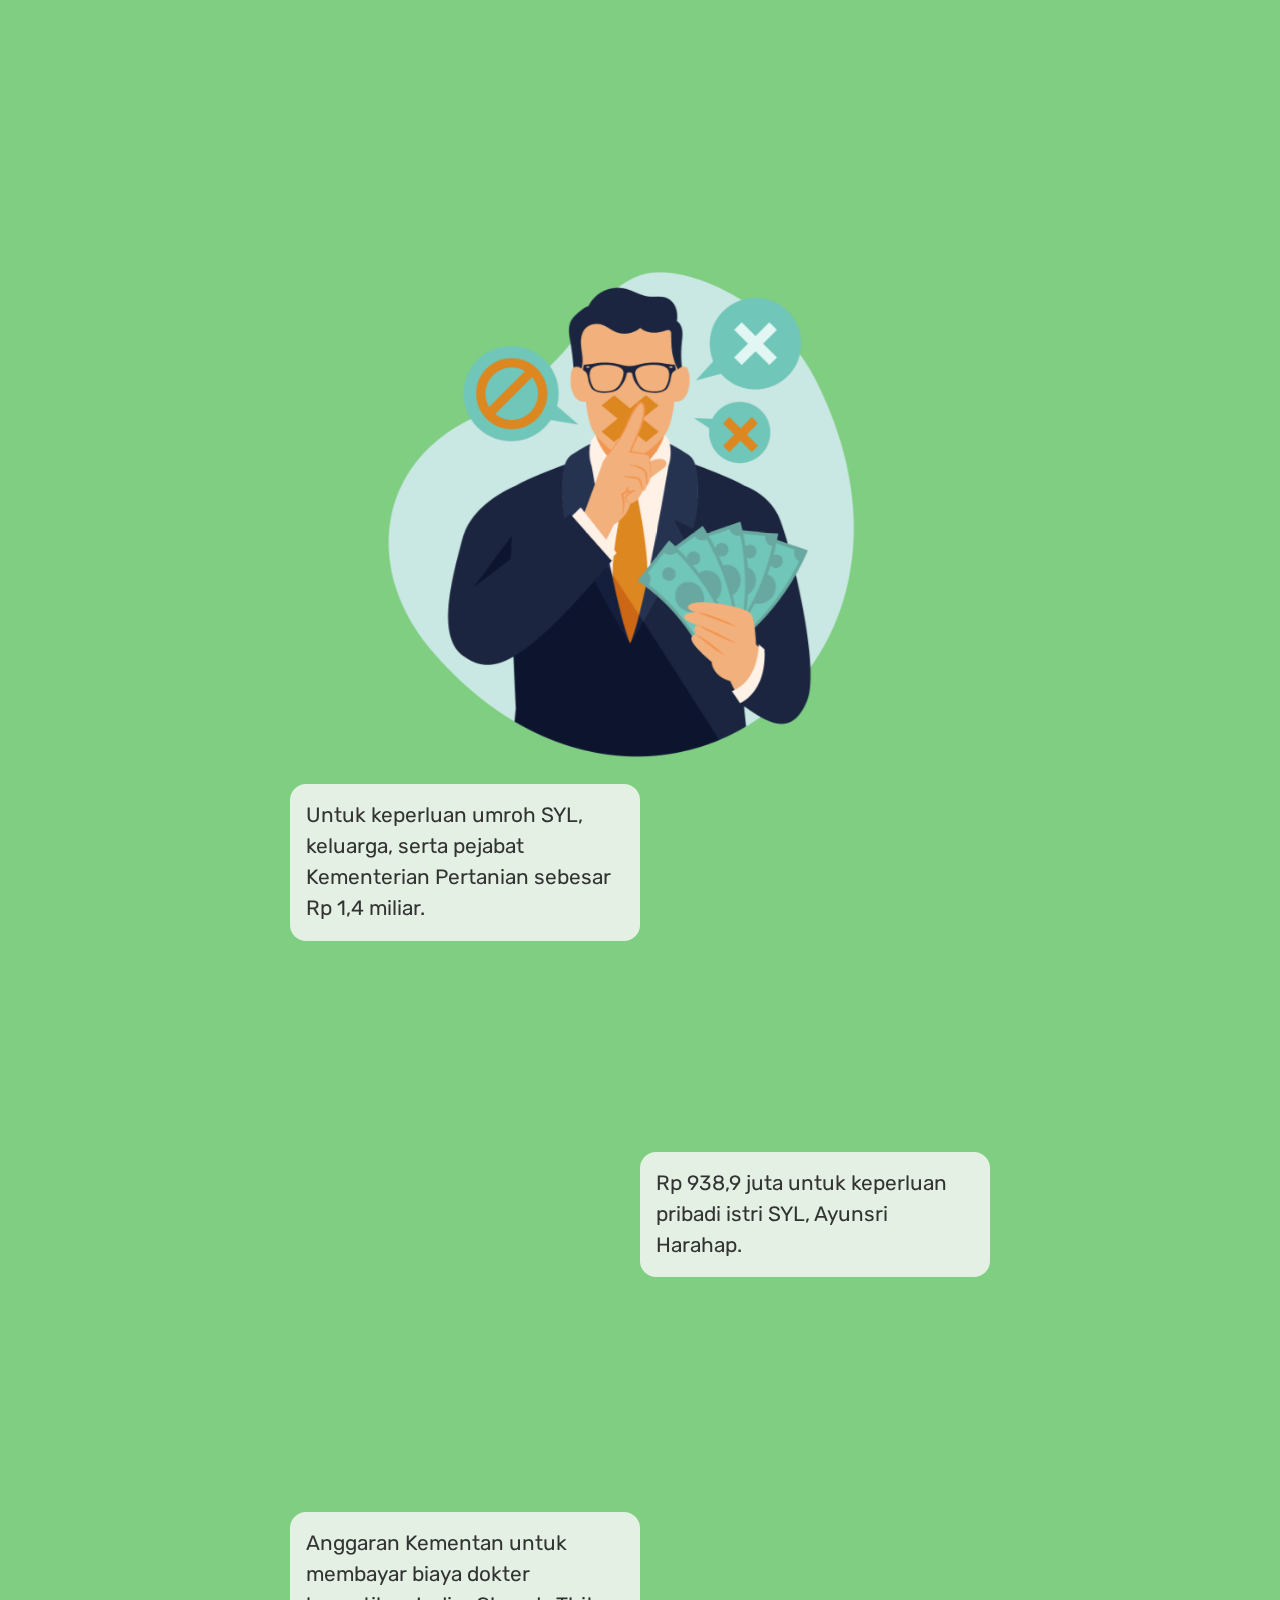
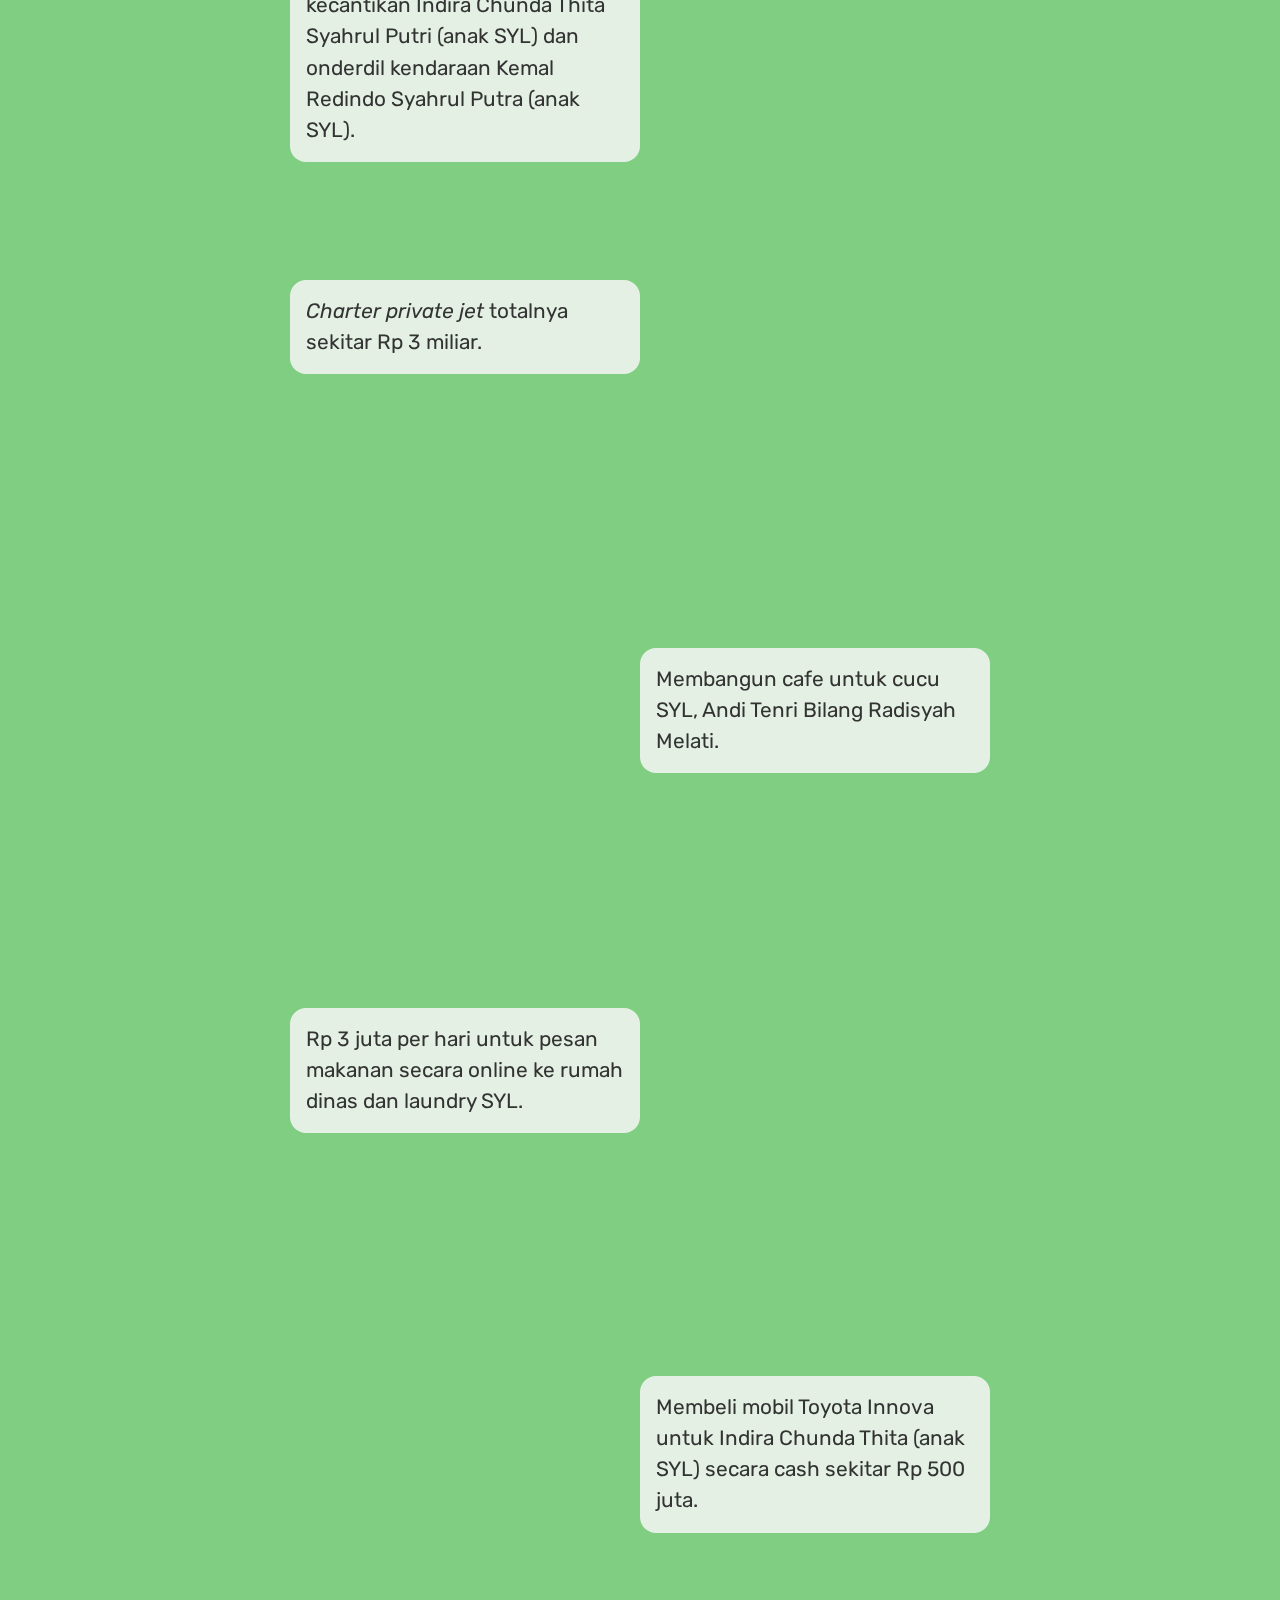
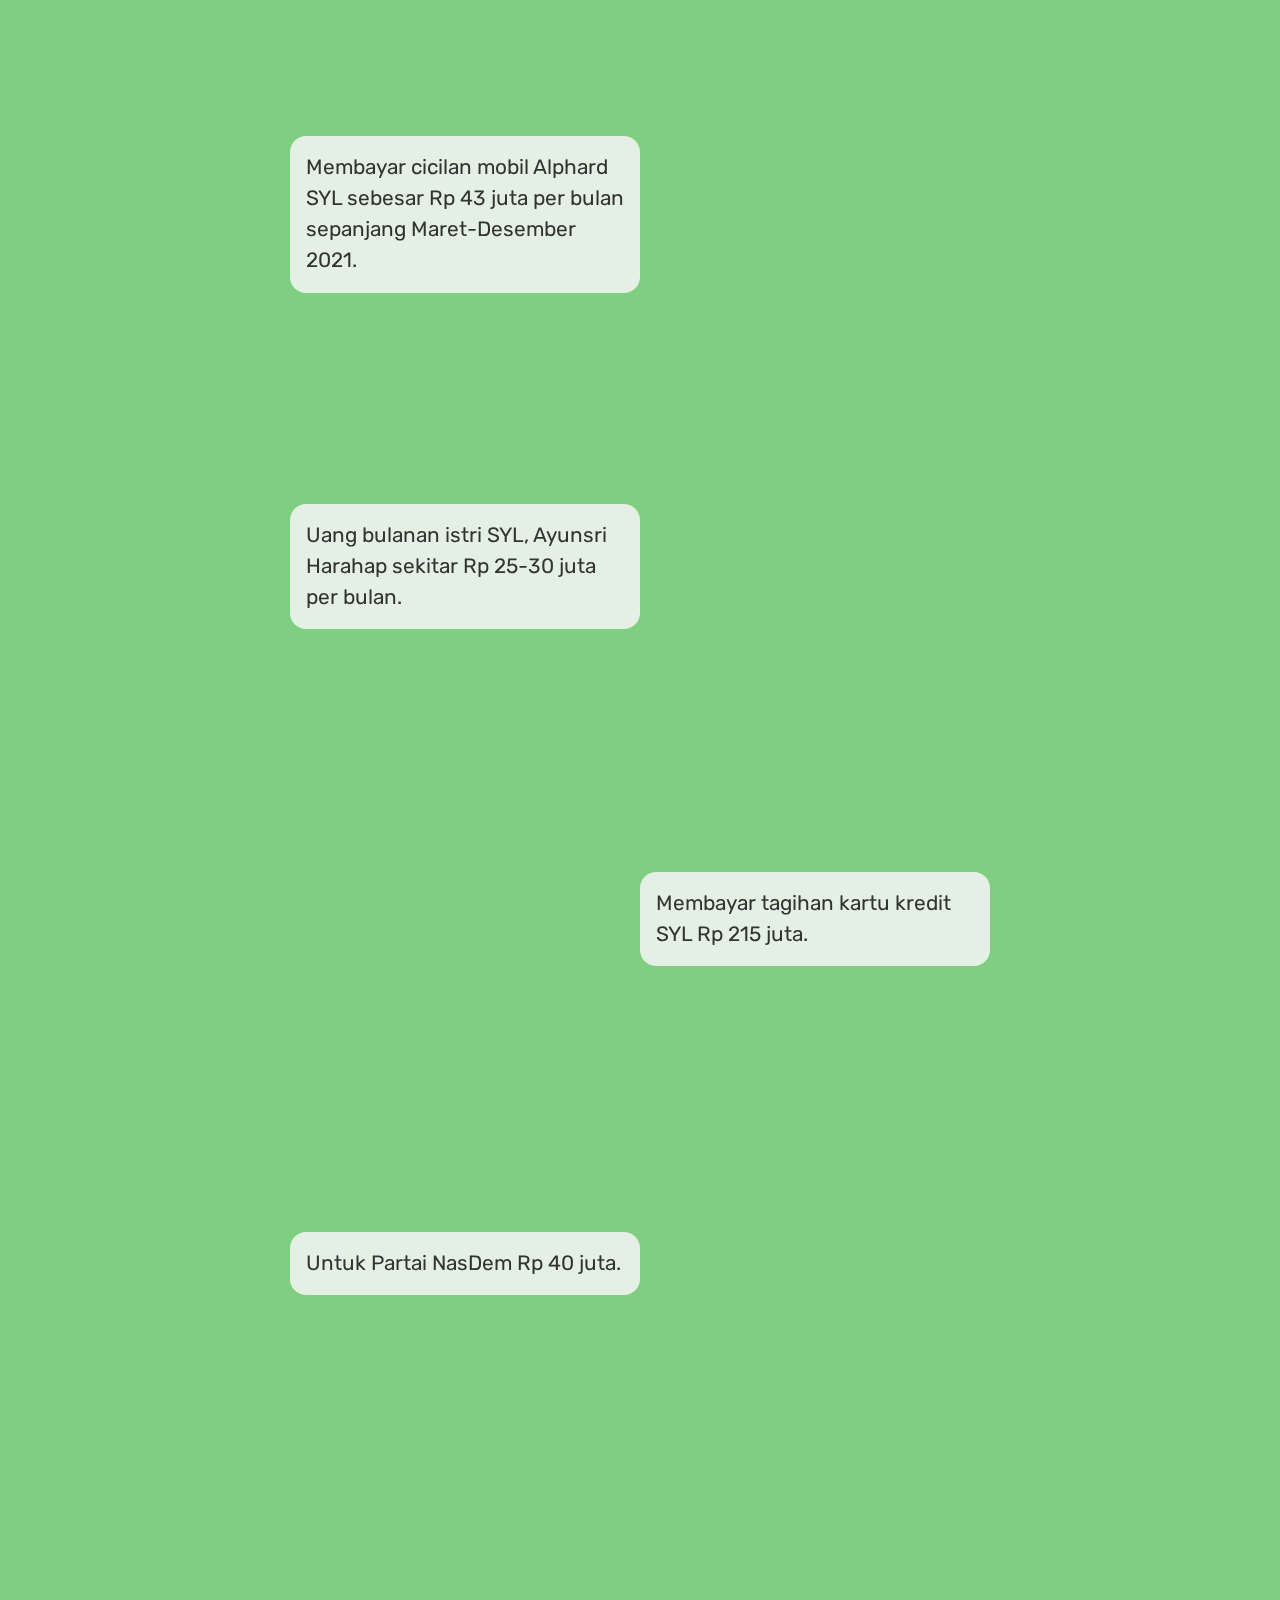
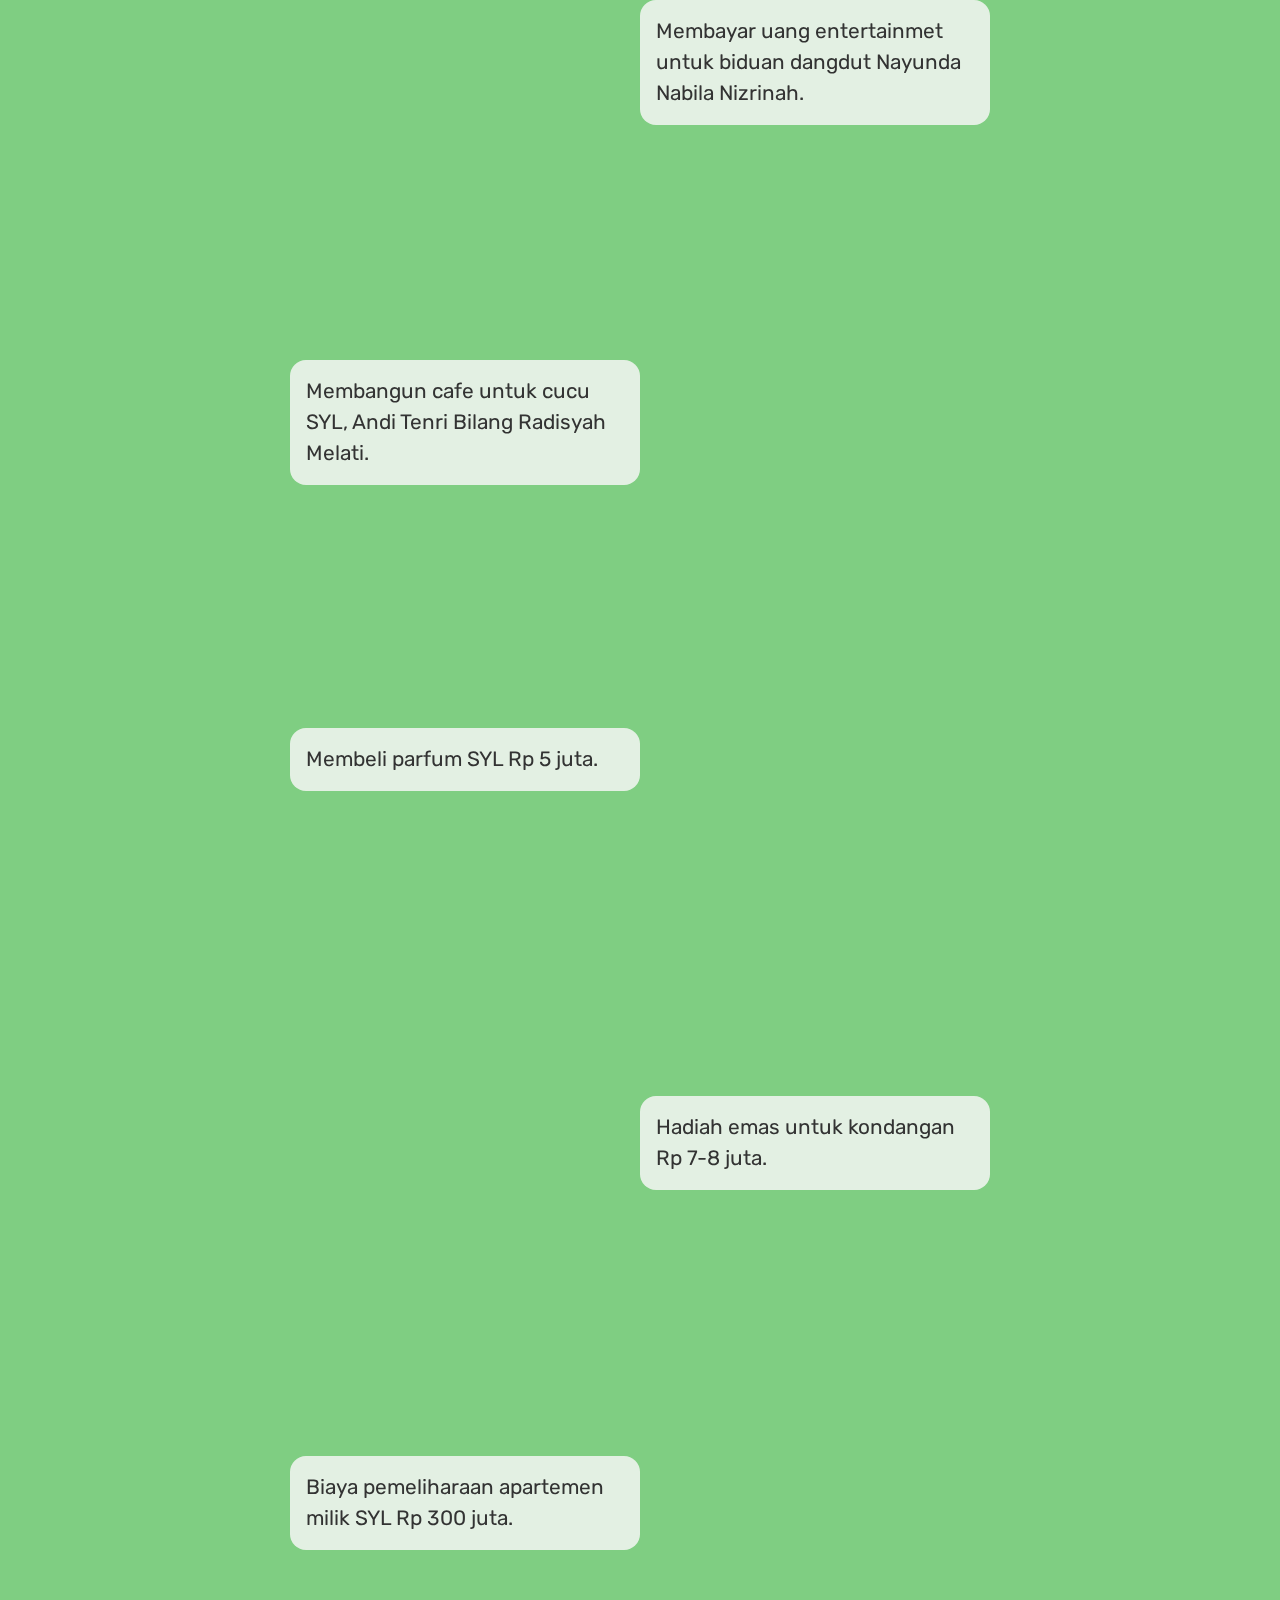
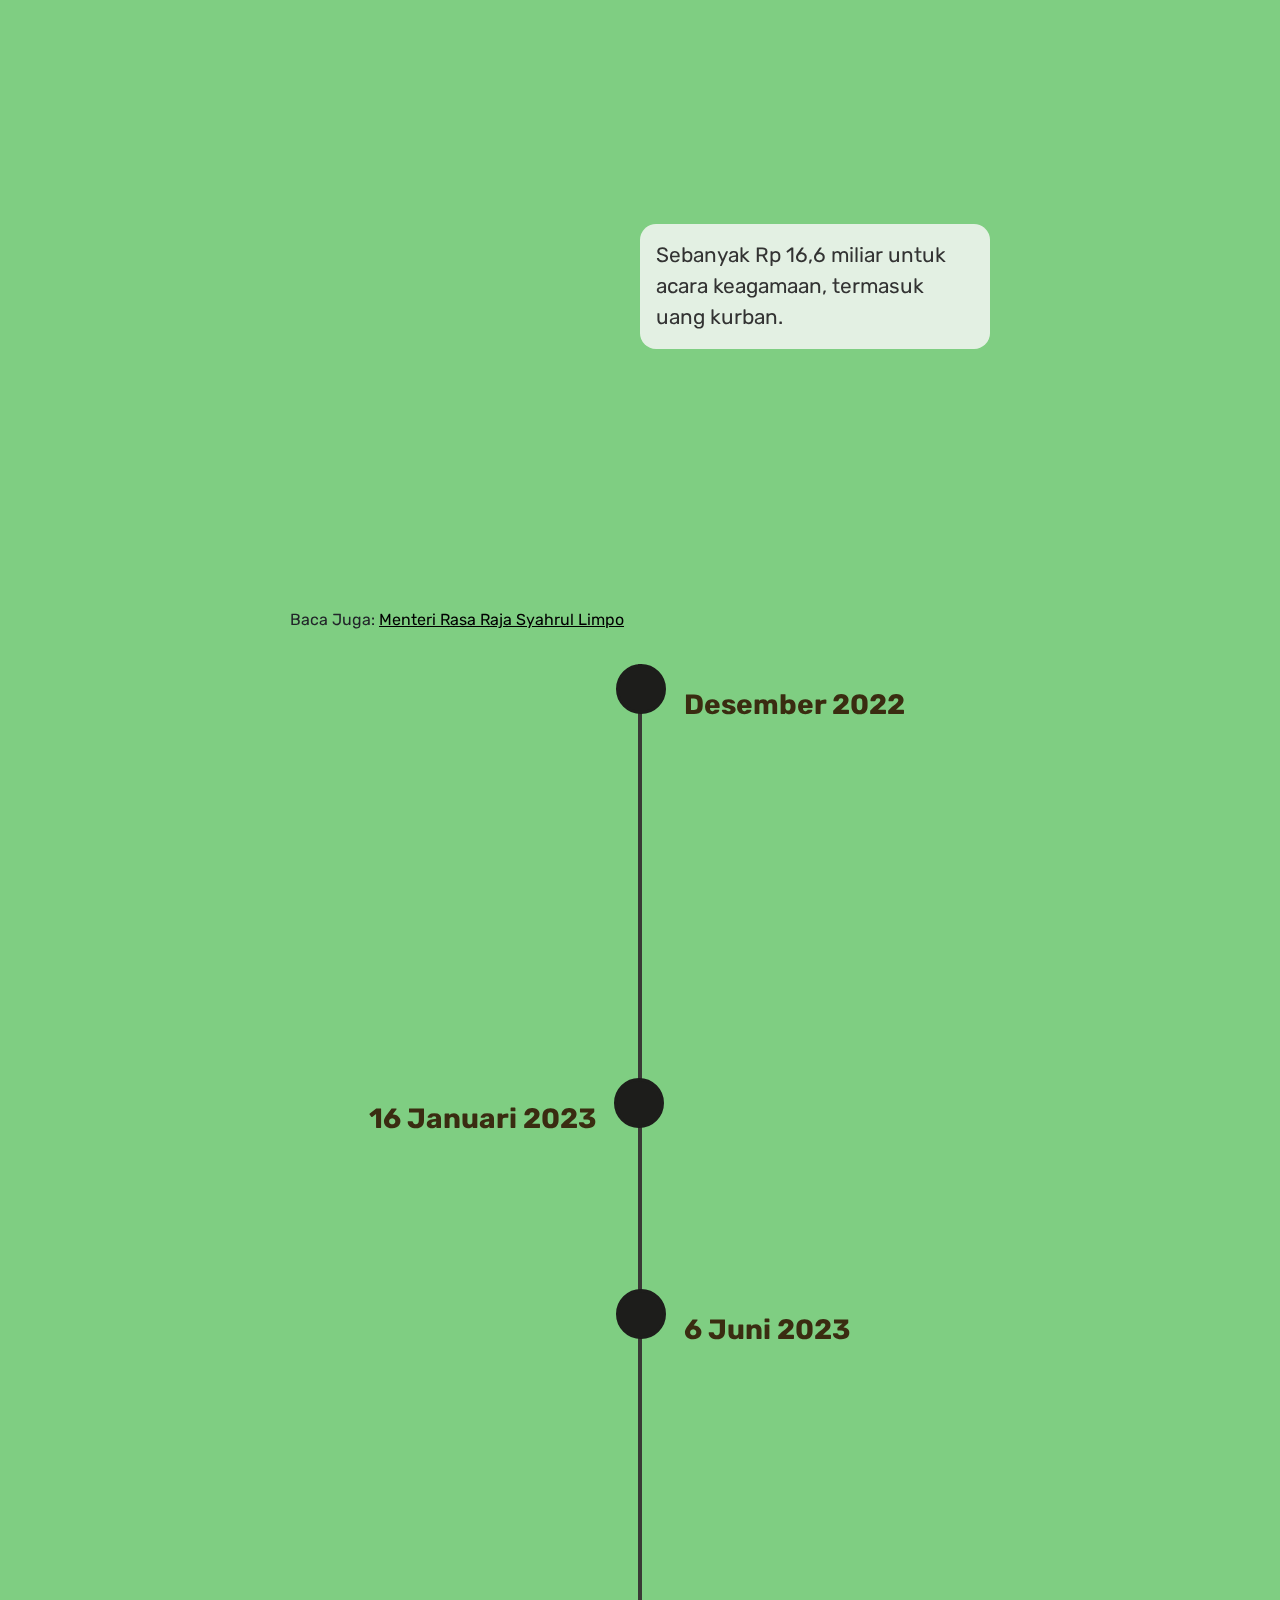
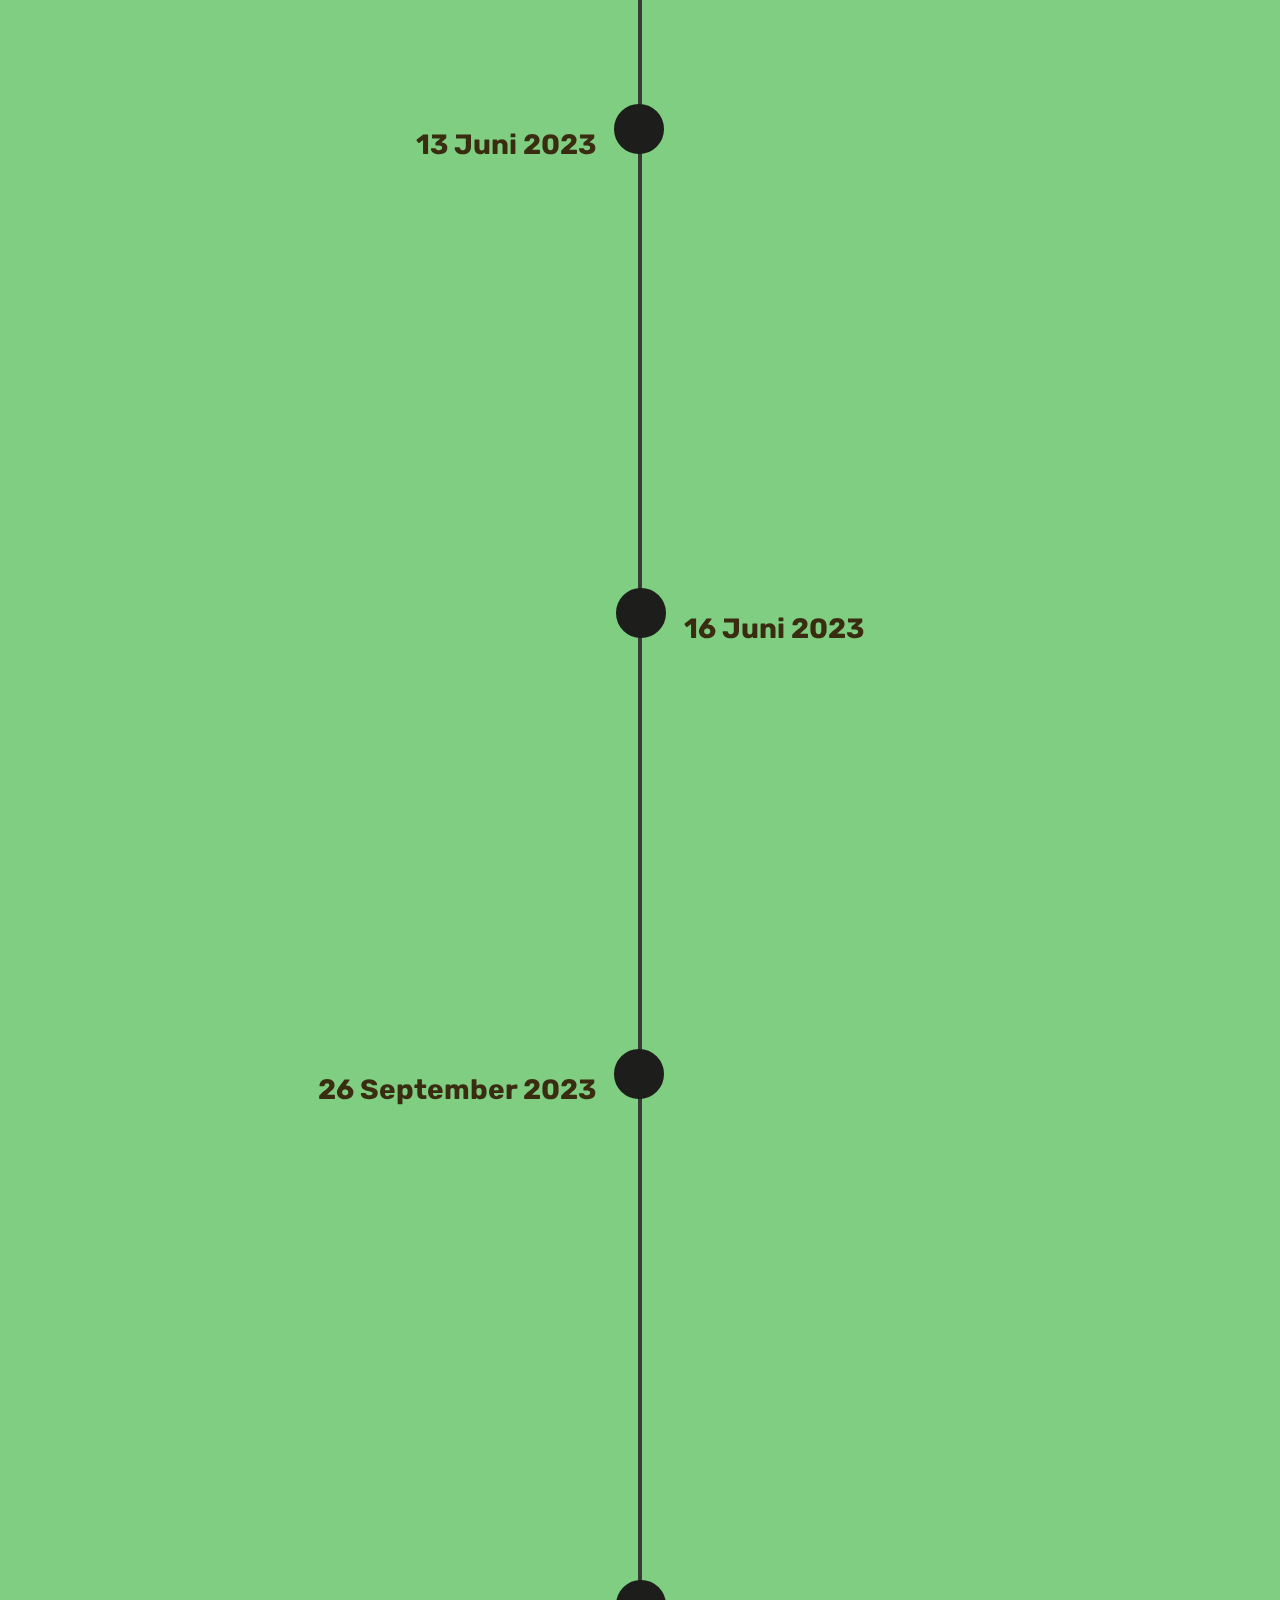
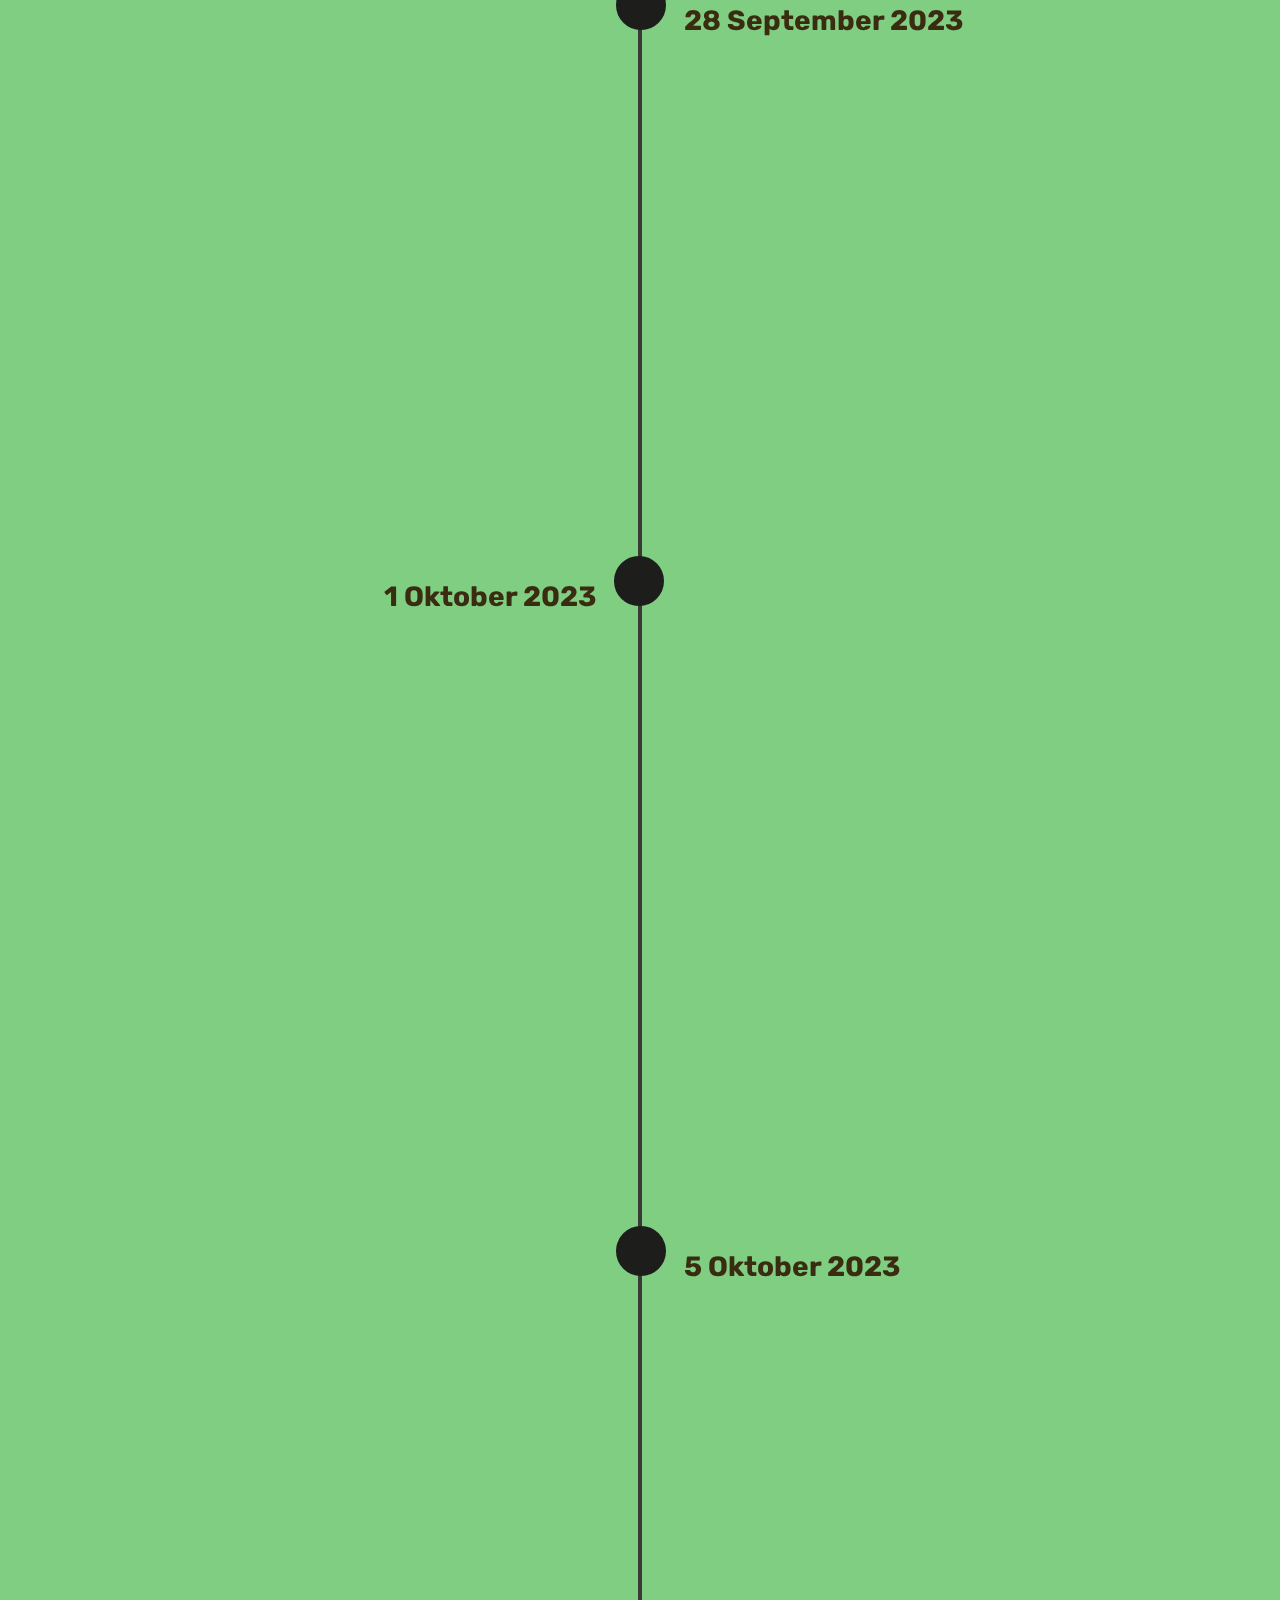
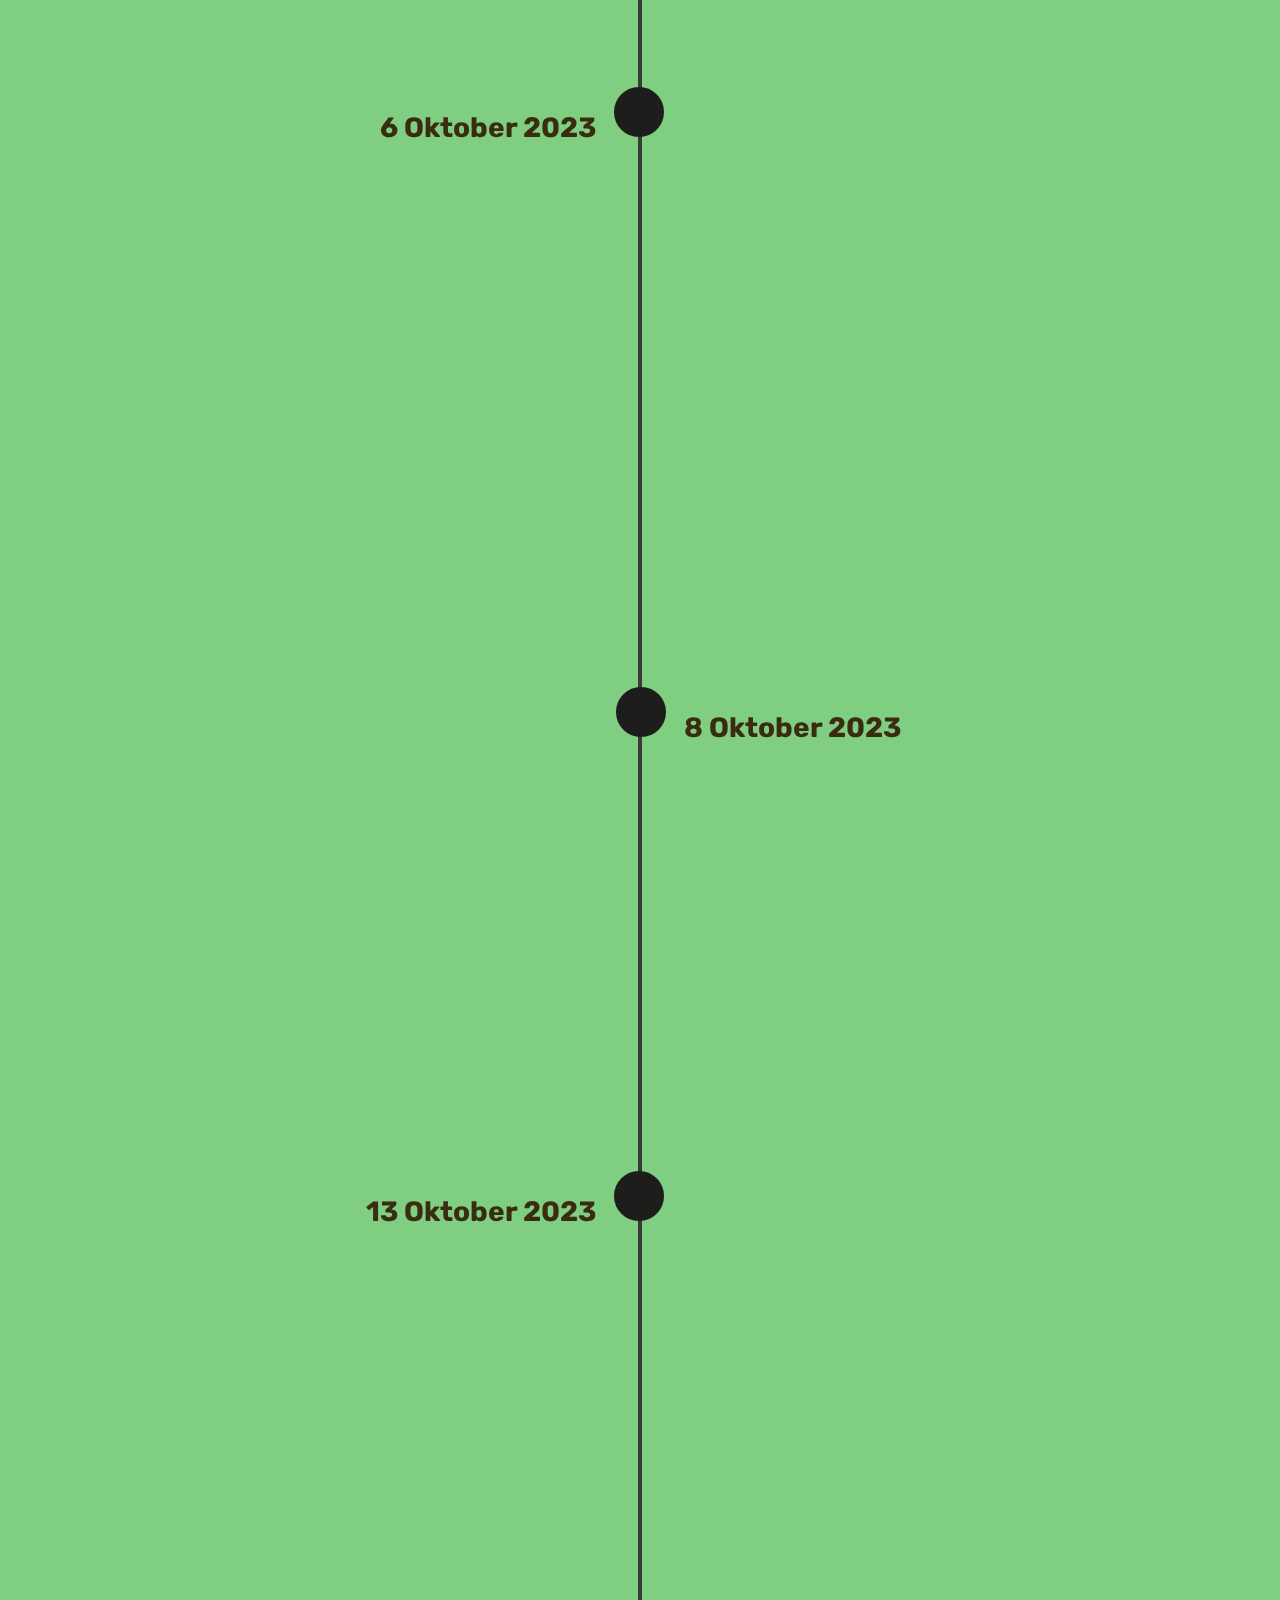
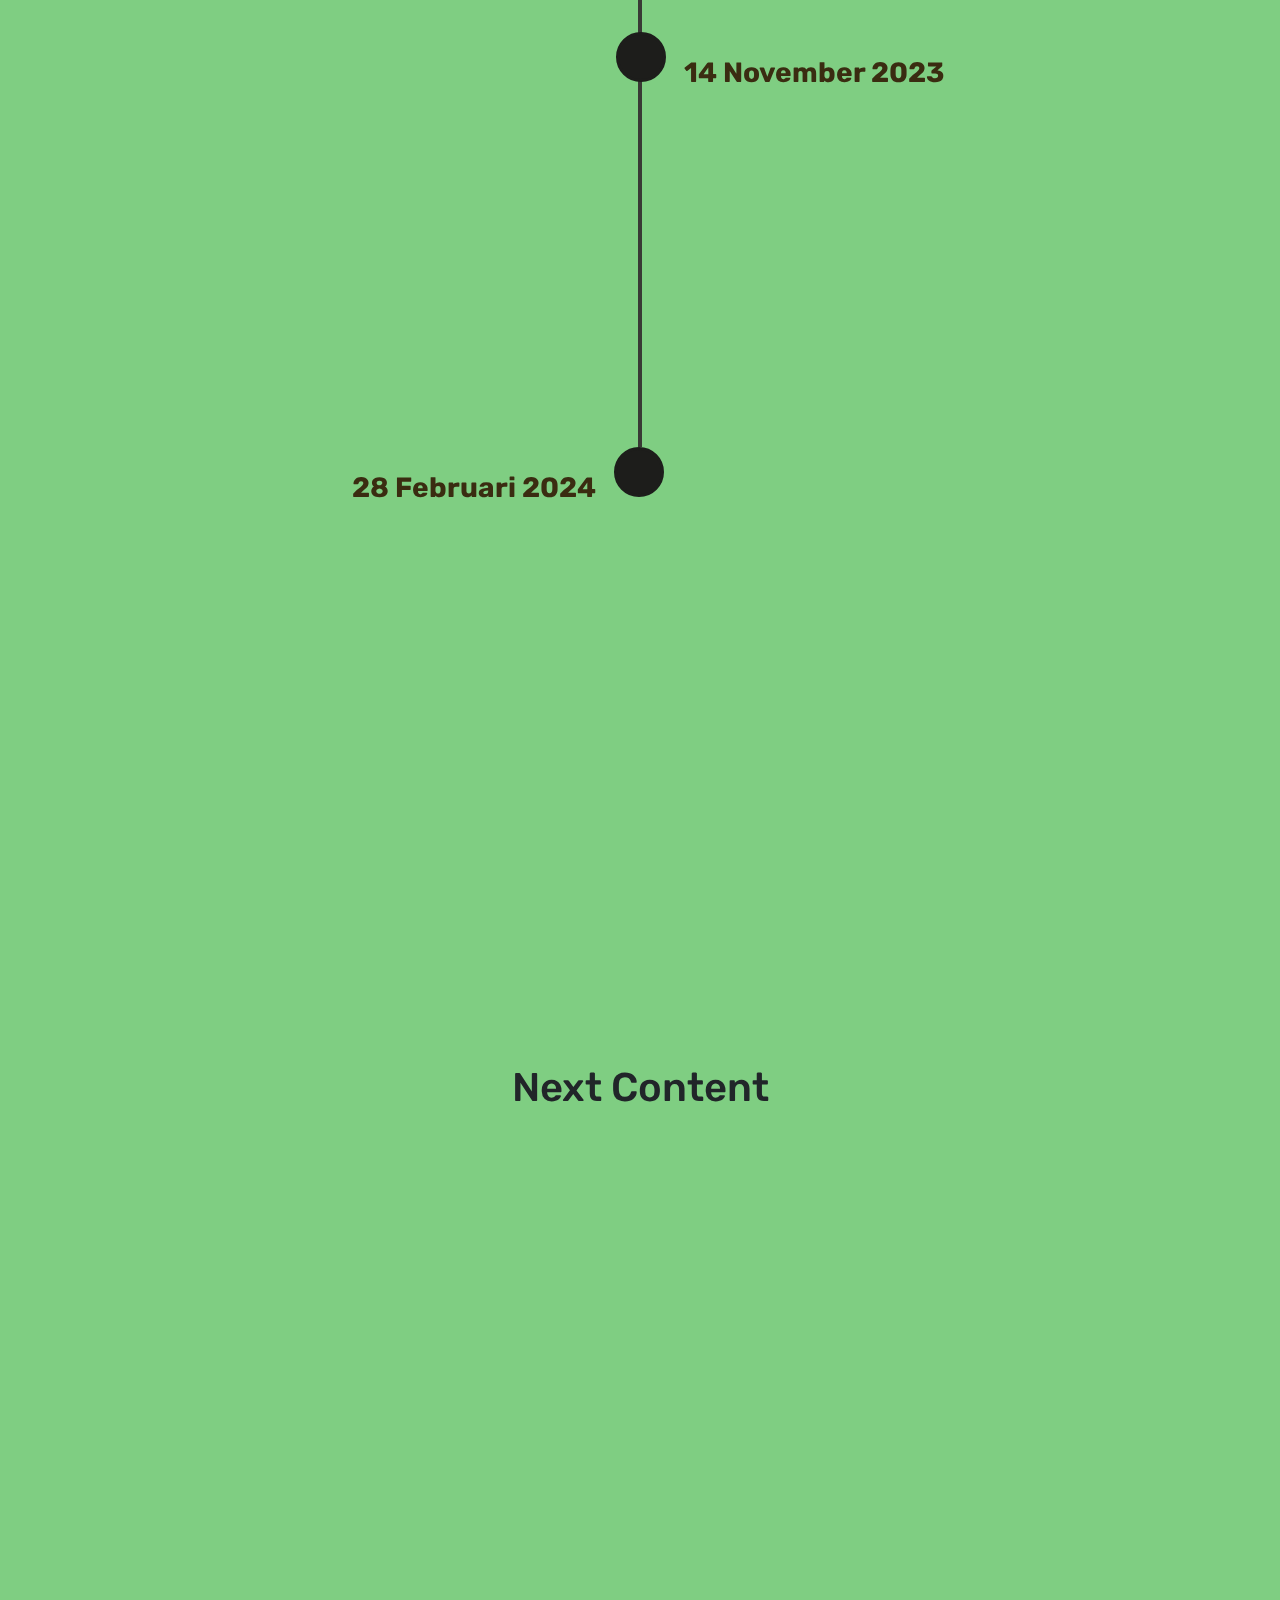
==== commit 9d51c7aa: "ded" ====
--- a/index.html
+++ b/index.html
@@ -18,14 +18,30 @@
             </div>
             <div class="background gradient">
                 <ul class="bg-bubbles">
-                    <li></li>
-                    <li></li>
-                    <li></li>
-                    <li></li>
-                    <li></li>
-                    <li></li>
-                    <li></li>
-                    <li></li>
+                    <li>
+                        <img src="img/koin-1.png" alt="">
+                    </li>
+                    <li>
+                        <img src="img/uang-1.png" alt="">
+                    </li>
+                    <li>
+                        <img src="img/uang-1.png" alt="">
+                    </li>
+                    <li>
+                        <img src="img/uang-2.png" alt="">
+                    </li>
+                    <li>
+                        <img src="img/uang-2.png" alt="">
+                    </li>
+                    <li>
+                        <img src="img/uang-2.png" alt="">
+                    </li>
+                    <li>
+                        <img src="img/uang-1.png" alt="">
+                    </li>
+                    <li>
+                        <img src="img/koin-2.png" alt="">
+                    </li>
                     <li></li>
                     <li></li>
                 </ul>
@@ -97,7 +113,7 @@
                         </div>
                     </div>
                     <div class="mb-80">
-                        <div class="hello leftx">
+                        <div class="hello rightx">
                             <div class="content">
                                 <p>Membangun cafe untuk cucu SYL, Andi Tenri Bilang Radisyah Melati.</p>
                             </div>
@@ -120,22 +136,22 @@
                         </div>
                     </div>
                     <div class="mb-80">
+                        <div class="hello leftx">
+                            <div class="content">
+                                <p>Membayar cicilan mobil Alphard SYL sebesar Rp 43 juta per bulan sepanjang Maret-Desember 2021.</p>
+                            </div>
+                        </div>
+                    </div>
+                    <div class="mb-80">
+                        <div class="hello leftx">
+                            <div class="content">
+                                <p>Uang bulanan istri SYL, Ayunsri Harahap sekitar Rp 25-30 juta per bulan.</p>
+                            </div>
+                        </div>
+                    </div>
+                    <div class="mb-80">
                         <div class="hello rightx">
                             <div class="content">
-                                <p>Membayar cicilan mobil Alphard SYL sebesar Rp 43 juta per bulan sepanjang Maret-Desember 2021.</p>
-                            </div>
-                        </div>
-                    </div>
-                    <div class="mb-80">
-                        <div class="hello leftx">
-                            <div class="content">
-                                <p>Uang bulanan istri SYL, Ayunsri Harahap sekitar Rp 25-30 juta per bulan.</p>
-                            </div>
-                        </div>
-                    </div>
-                    <div class="mb-80">
-                        <div class="hello leftx">
-                            <div class="content">
                                 <p>
                                     Membayar tagihan kartu kredit SYL Rp 215 juta.
                                 </p>
@@ -143,10 +159,37 @@
                         </div>
                     </div>
                     <div class="mb-80">
+                        <div class="hello leftx">
+                            <div class="content">
+                                <p>
+                                    Untuk Partai NasDem Rp 40 juta.
+                                </p>
+                            </div>
+                        </div>
+                    </div>
+                    <div class="mb-80">
                         <div class="hello rightx">
                             <div class="content">
                                 <p>
-                                    Untuk Partai NasDem Rp 40 juta.
+                                    Membayar uang entertainmet untuk biduan dangdut Nayunda Nabila Nizrinah.
+                                </p>
+                            </div>
+                        </div>
+                    </div>
+                    <div class="mb-80">
+                        <div class="hello leftx">
+                            <div class="content">
+                                <p>
+                                    Membangun cafe untuk cucu SYL, Andi Tenri Bilang Radisyah Melati.
+                                </p>
+                            </div>
+                        </div>
+                    </div>
+                    <div class="mb-80">
+                        <div class="hello leftx">
+                            <div class="content">
+                                <p>
+                                    Membeli parfum SYL Rp 5 juta.
                                 </p>
                             </div>
                         </div>
@@ -155,40 +198,13 @@
                         <div class="hello rightx">
                             <div class="content">
                                 <p>
-                                    Membayar uang entertainmet untuk biduan dangdut Nayunda Nabila Nizrinah.
-                                </p>
-                            </div>
-                        </div>
-                    </div>
-                    <div class="mb-80">
-                        <div class="hello leftx">
-                            <div class="content">
-                                <p>
-                                    Membangun cafe untuk cucu SYL, Andi Tenri Bilang Radisyah Melati.
-                                </p>
-                            </div>
-                        </div>
-                    </div>
-                    <div class="mb-80">
-                        <div class="hello leftx">
-                            <div class="content">
-                                <p>
-                                    Membeli parfum SYL Rp 5 juta.
-                                </p>
-                            </div>
-                        </div>
-                    </div>
-                    <div class="mb-80">
-                        <div class="hello rightx">
-                            <div class="content">
-                                <p>
                                     Hadiah emas untuk kondangan Rp 7-8 juta.
                                 </p>
                             </div>
                         </div>
                     </div>
                     <div class="mb-80">
-                        <div class="hello rightx">
+                        <div class="hello leftx">
                             <div class="content">
                                 <p>
                                     Biaya pemeliharaan apartemen milik SYL Rp 300 juta.
--- a/sass/style.css
+++ b/sass/style.css
@@ -1 +1 @@
-﻿@import"https://fonts.googleapis.com/css2?family=Roboto:wght@400;900&Lato:wght@400;900&family=Ubuntu&family=Rubik&family=Paytone+One&family=Source+Code+Pro:wght@400;900&family=Roboto+Slab&family=Mulish&display=swap";.preload{font-family:"Roboto Slab";color:#333;border-bottom:1px dashed #bbb;text-align:center}@media screen and (max-width: 768px){.preload{text-align:left}}.preload p{font-size:1.2rem;margin-bottom:16px}@media screen and (max-width: 768px){.preload p{font-size:1rem}}.labels{background:#840020;padding:4px 8px;color:#fff;text-transform:uppercase;width:fit-content;margin:0 auto 8px;font-size:1rem}@media screen and (max-width: 768px){.labels{margin:0}}.preloader{position:fixed;top:0;bottom:0;left:0;right:0;z-index:999999;background:#fff}.preloader .waiting{position:absolute;transform:translate(-50%, -50%);left:50%;top:50%}.preloader .animate{-webkit-animation-duration:.5s;animation-duration:.5s;-webkit-animation-fill-mode:both;animation-fill-mode:both;-webkit-animation-timing-function:linear;animation-timing-function:linear;animation-iteration-count:infinite;-webkit-animation-iteration-count:infinite;-webkit-animation-name:bounce;animation-name:bounce}@-webkit-keyframes bounce{0%,100%{-webkit-transform:translateX(0)}50%{-webkit-transform:translateX(-10px)}}@keyframes bounce{0%,100%{transform:translateX(0)}50%{transform:translateX(-10px)}}.preloader .bounce{-webkit-animation-name:bounce;animation-name:bounce}section{padding:32px 0;min-height:100vh;z-index:11;position:relative}section h3{color:#ffefe2}section .bg-block{background:#fff;padding:16px;border-radius:16px}section .text-center h3{font-size:2.5rem}section p,section li{font-size:1.3rem;color:#333}@media screen and (max-width: 768px){section p,section li{font-size:1.2rem}}@media screen and (max-width: 400px){section p,section li{font-size:1rem}}.slick-next,.slick-prev{z-index:17 !important;width:40px;height:40px;border-radius:50%;background:rgba(206,147,82,.8)}.slick-next:focus,.slick-next:hover,.slick-prev:focus,.slick-prev:hover{background:rgba(206,147,82,.5)}.slick-next::before,.slick-prev::before{font-family:"fontAwesome" !important;font-size:32px !important;color:#fff !important;font-weight:700 !important}@media screen and (max-width: 766px){.slick-next::before,.slick-prev::before{font-size:32px !important}}.slick-prev{left:-16px !important}@media screen and (max-width: 768px){.slick-prev{left:-16px !important}}.slick-prev::before{content:"" !important}.slick-next{right:-16px !important}@media screen and (max-width: 768px){.slick-next{right:-16px !important}}.slick-next::before{content:"" !important}.sticky-mode{position:sticky;left:0;right:0;top:0;bottom:0;min-height:100vh}.wrap-detikx{width:700px;position:relative;margin:0 auto}@media screen and (max-width: 766px){.wrap-detikx{width:90%;margin:0 auto;display:block}}.totop{position:relative;z-index:19}.firstletter::first-letter{float:left;font-weight:bold;margin-right:8px;font-size:60px;font-size:6rem;line-height:40px;line-height:4rem;height:4rem;text-transform:uppercase}main{overflow-x:clip;background:#7fce82}html,body{position:relative;height:100%;font-family:"Rubik" !important}html h1,html h2,html h3,body h1,body h2,body h3{font-family:"Rubik",sans-serif !important}h4,h5{font-family:"Rubik",sans-serif !important;font-weight:bold}.slick-slide{margin:0 8px}.slick-list{margin:0 -8px}.img{width:100%}.img img{width:100%;height:100%;object-fit:cover}.hello{width:100%;height:auto;margin-top:8px;border-radius:16px;background:#eef4ed;margin-bottom:16px;position:relative}.hello .content{padding:16px 16px;position:relative;z-index:2}.hello .content p{margin-bottom:0}section .nav-pills .nav-link.active,section .nav-pills .show>.nav-link{background:#333;color:#fff}section .nav-pills .nav-link{border-radius:25px}.dashboard-content{display:none}#nav.no_index,#share{z-index:21}#nav.dark{background:linear-gradient(45deg, #333, #000) !important}.footer{z-index:22}.share_icon>a i{font-size:25px !important;line-height:initial !important}@media screen and (max-width: 766px){.share_icon>a i{font-size:16px !important;line-height:initial !important;width:30px !important;height:30px !important}}#nav{background:linear-gradient(45deg, #333, #000) !important}.bg-blues{background:#eee !important}.share_icon>a{padding:0 !important}.baca-detikx .bacajuga_box{display:initial !important}.baca-detikx .bacajuga_box .container{display:none}.baca-detikx .bacajuga{width:100% !important;display:block}.baca-detikx .bacajuga a{display:inline-block;padding:0px;width:47% !important;margin:0 8px;border-radius:24px;position:relative;height:320px;text-align:left}.baca-detikx .bacajuga a::after{border-radius:24px}@media screen and (max-width: 766px){.baca-detikx .bacajuga a{width:100% !important;margin:4px 0}}.baca-detikx .bacajuga a:hover{text-decoration:none;color:orange !important}.baca-detikx .bacajuga a article{position:absolute;top:initial;width:100%;background:linear-gradient(to top, black, transparent);padding:8px 16px;border-radius:24px;bottom:0;transform:initial}.baca-detikx .bacajuga a article h2{font-family:"Rubik" !important;font-size:1.2rem}.haha,.hahad{background:#fff;border-radius:16px;padding:0px 8px;position:absolute;top:165px;right:0}@media screen and (max-width: 768px){.haha,.hahad{display:none;color:#333;top:140px}}.haha:hover,.hahad:hover{background:rgba(206,147,82,.5)}.all-helping{position:absolute;inset:0;background:#fff;text-align:center;width:100%;height:100%;z-index:17}.slider{display:none}.slider.slick-initialized{display:block}.banner{background:#7fce82;z-index:14}.banner .imagex{width:auto;height:80vh;position:absolute;left:50%;top:60%;transform:translate(-50%, -50%)}.banner .imagex::after{content:"";position:absolute;bottom:0;left:0;right:0;height:20vh;background:linear-gradient(to top, #7fce82, transparent)}@media screen and (max-width: 768px){.banner .imagex::after{height:10vh}}@media screen and (max-width: 768px){.banner .imagex{height:60vh;width:100%}}.banner .imagex img{width:100%;height:100%;object-fit:contain}@media screen and (max-width: 768px){.banner .imagex img{object-fit:cover}}.banner .titlex{position:absolute;left:50%;top:20%;text-align:center;transform:translate(-50%, -50%)}@media screen and (max-width: 768px){.banner .titlex{width:90%}}.banner .titlex h2{font-family:"Lato";font-size:4rem;line-height:4rem;font-weight:900}@media screen and (max-width: 768px){.banner .titlex h2{font-size:2.3rem;line-height:2.3rem}}.quotex-awal{min-height:auto;font-family:"Source Code Pro"}.quotex-awal .hello{background:#eef4ed;padding:16px}.gradient{position:fixed;overflow:hidden;z-index:9;top:0;bottom:0;left:0;width:100%;height:100%;background:#7fce82;right:0}.gradient .bg-bubbles{position:absolute;top:0;left:0;width:100%;height:100%}.gradient .bg-bubbles li{position:absolute;list-style:none;display:block;width:80px;height:80px;background-color:rgba(255,255,255,.1);bottom:-320px;animation:square 50s infinite;transition-timing-function:linear;border-radius:4px}.gradient .bg-bubbles li:nth-child(1){left:10%}.gradient .bg-bubbles li:nth-child(2){left:20%;width:160px;height:160px;animation-delay:2s;animation-duration:34s}.gradient .bg-bubbles li:nth-child(3){left:25%;animation-delay:4s}.gradient .bg-bubbles li:nth-child(4){left:40%;width:120px;height:120px;animation-duration:44s}.gradient .bg-bubbles li:nth-child(5){left:70%}.gradient .bg-bubbles li:nth-child(6){left:80%;width:240px;height:240px;animation-delay:3s}.gradient .bg-bubbles li:nth-child(6) img{width:100%;height:100%;object-fit:contain}.gradient .bg-bubbles li:nth-child(7){left:32%;width:320px;height:320px;animation-delay:7s}.gradient .bg-bubbles li:nth-child(8){left:55%;width:40px;height:40px;-webkit-animation-delay:15s;animation-delay:15s;-webkit-animation-duration:80s;animation-duration:80s}.gradient .bg-bubbles li:nth-child(9){left:25%;width:20px;height:20px;animation-delay:2s;animation-duration:80s}.gradient .bg-bubbles li:nth-child(10){left:90%;width:320px;height:320px;animation-delay:22s}@keyframes square{0%{-webkit-transform:translateY(0);transform:translateY(0)}100%{-webkit-transform:translateY(-1500px) rotate(600deg);transform:translateY(-1500px) rotate(600deg)}}.pembukaan{min-height:auto}.pembukaan .daunx{position:absolute;bottom:0;left:15%;width:auto;height:50%}@media screen and (max-width: 768px){.pembukaan .daunx{left:5%;height:20%}}.pembukaan .daunx img{width:100%;height:100%;object-fit:contain}@media screen and (max-width: 768px){.data .wrap-detikx{margin-top:-50vh}}.data .syl-img{position:absolute;bottom:0;width:40%;height:auto;left:50%;transform:translate(-50%, 0%)}@media screen and (max-width: 768px){.data .syl-img{width:100%;transform:translate(-50%, -50%)}}.data .syl-img img{width:100%;height:100%;object-fit:contain}@media screen and (max-width: 768px){.data .syl-img img{object-fit:cover}}.data .mb-80{height:50vh;position:relative}.leftx{width:50%}@media screen and (max-width: 768px){.leftx{width:75%}}.rightx{width:50%;position:absolute;right:0}@media screen and (max-width: 768px){.rightx{width:75%}}.lihat-naskah{background:#7fce82;position:relative;z-index:10}.lihat-naskah a {color:#fff !important}.lihat-naskah a :hover{text-decoration:none}.lihat-naskah .imgx{width:200px;height:auto;display:inline-block}.lihat-naskah .imgx img{width:100%;height:100%;object-fit:contain}.lihat-naskah .judulx{color:#000 !important;display:inline-block;text-decoration:underline}.timeline{position:relative}.timeline__bg{position:absolute;left:0;top:0;width:320px;opacity:.5}.timeline__bg img{width:100%;height:100%;object-fit:contain}.timeline img{max-width:100%;border-radius:6px 6px 0 0}.timeline .ag-format-container{margin:0 auto}.timeline .ag-timeline_title-box{padding:0 0 30px;text-align:center}.timeline .ag-timeline_tagline{font-size:40px;color:#54595f}.timeline .ag-timeline_title{background-image:url(https://raw.githubusercontent.com/SochavaAG/example-mycode/master/pens/timeline/images/bg.jpg);background-repeat:no-repeat;background-position:50% 50%;background-size:cover;-webkit-background-clip:text;background-clip:text;text-fill-color:transparent;color:transparent;font-size:80px}.timeline .ag-timeline_item{margin:0 0 50px;position:relative}.timeline .ag-timeline_item:nth-child(2n){text-align:right}.timeline .ag-timeline{display:inline-block;width:100%;max-width:100%;margin:0 auto;position:relative}.timeline .ag-timeline_line{width:4px;background-color:#393935;position:absolute;top:2px;left:50%;bottom:0;-webkit-transform:translateX(-50%);-moz-transform:translateX(-50%);-ms-transform:translateX(-50%);-o-transform:translateX(-50%);transform:translateX(-50%)}.timeline .ag-timeline_line-progress{width:100%;height:20%;background-color:#cdcecf;position:relative}.timeline .ag-timeline_line-progress .imgs{position:absolute;bottom:-42px;width:100px;left:-50px;height:100px;z-index:999;max-width:initial}.timeline .ag-timeline_line-progress .imgs img{width:100%;height:100%;object-fit:contain}.timeline .ag-timeline-card_box{padding:0 0 20px 50%}.timeline .ag-timeline_item:nth-child(2n) .ag-timeline-card_box{padding:0 50% 20px 0}.timeline .ag-timeline-card_point-box{display:inline-block;margin:0 14px 0 -24px}.timeline .ag-timeline_item:nth-child(2n) .ag-timeline-card_point-box{margin:0 -24px 0 14px}.timeline .ag-timeline-card_point{height:50px;position:relative;line-height:50px;width:50px;border:3px solid #1d1d1b;background-color:#1d1d1b;text-align:center;font-size:25px;color:#fff;-webkit-border-radius:50%;-moz-border-radius:50%;border-radius:50%}.timeline .ag-timeline-card_point .tembakan{opacity:0}.timeline .js-ag-active .ag-timeline-card_point{background-color:#ffb300;position:relative}.timeline .js-ag-active .ag-timeline-card_point .tembakan{opacity:1}.timeline .ag-timeline-card_meta-box{display:inline-block}.timeline .ag-timeline-card_meta{margin:10px 0 0;font-weight:bold;font-size:28px;color:#3a2c11}.timeline .ag-timeline-card_item{display:inline-block;width:45%;position:relative;margin:-77px 0 0;opacity:0;-webkit-border-radius:6px;-moz-border-radius:6px;border-radius:6px;-webkit-box-shadow:0 0 0 0 rgba(0,0,0,.5);-moz-box-shadow:0 0 0 0 rgba(0,0,0,.5);-o-box-shadow:0 0 0 0 rgba(0,0,0,.5);box-shadow:0 0 0 0 rgba(0,0,0,.5);-webkit-transition:-webkit-transform .5s,opacity .5s;-moz-transition:-moz-transform .5s,opacity .5s;-o-transition:-o-transform .5s,opacity .5s;transition:transform .5s,opacity .5s;position:relative}.timeline .ag-timeline-card_item::before{content:"";left:0;top:0;bottom:0;right:0;border-radius:6px;position:absolute}.timeline .ag-timeline_item:nth-child(2n+1) .ag-timeline-card_item{-webkit-transform:translateX(-200%);-moz-transform:translateX(-200%);-ms-transform:translateX(-200%);-o-transform:translateX(-200%);transform:translateX(-200%)}.timeline .ag-timeline_item:nth-child(2n) .ag-timeline-card_item{-webkit-transform:translateX(200%);-moz-transform:translateX(200%);-ms-transform:translateX(200%);-o-transform:translateX(200%);transform:translateX(200%)}.timeline .js-ag-active.ag-timeline_item:nth-child(2n+1) .ag-timeline-card_item,.timeline .js-ag-active.ag-timeline_item:nth-child(2n) .ag-timeline-card_item{opacity:1;-webkit-transform:translateX(0);-moz-transform:translateX(0);-ms-transform:translateX(0);-o-transform:translateX(0);transform:translateX(0)}.timeline .ag-timeline-card_arrow{height:18px;width:18px;margin-top:20px;background-color:#517d52;z-index:-1;position:absolute;top:0;right:0;-webkit-transform:rotate(45deg);-moz-transform:rotate(45deg);-ms-transform:rotate(45deg);-o-transform:rotate(45deg);transform:rotate(45deg)}.timeline .ag-timeline_item:nth-child(2n+1) .ag-timeline-card_arrow{margin-left:calc(-18px / 2);margin-right:calc(-18px / 2)}.timeline .ag-timeline_item:nth-child(2n) .ag-timeline-card_arrow{margin-left:-10px;right:auto;left:0}.timeline .ag-timeline-card_img{width:100%;border-radius:6px 6px 0 0}.timeline .ag-timeline-card_info{padding:20px 30px;border-radius:6px;position:relative;z-index:20}.timeline .ag-timeline-card_title{display:none;margin:10px 0 0;font-weight:bold;font-size:28px;color:#f5bd4c}@media screen and (max-width: 766px){.timeline .ag-timeline-card_title{font-size:20px;line-height:30px}}.timeline .ag-timeline-card_desc{line-height:1.45;font-size:16px;color:#cecece}@media only screen and (max-width: 979px){.timeline .ag-timeline_line{left:30px}.timeline .ag-timeline_item:nth-child(2n){text-align:left}.timeline .ag-timeline-card_box,.timeline .ag-timeline_item:nth-child(2n) .ag-timeline-card_box{padding:0 0 20px}.timeline .ag-timeline-card_meta-box{display:none}.timeline .ag-timeline-card_point-box,.timeline .ag-timeline_item:nth-child(2n) .ag-timeline-card_point-box{margin:0 0 0 8px}.timeline .ag-timeline-card_point{height:40px;line-height:40px;width:40px}.timeline .ag-timeline-card_item{width:auto;margin:-65px 0 0 75px}.timeline .ag-timeline_item:nth-child(2n+1) .ag-timeline-card_item,.timeline .ag-timeline_item:nth-child(2n) .ag-timeline-card_item{-webkit-transform:translateX(200%);-moz-transform:translateX(200%);-ms-transform:translateX(200%);-o-transform:translateX(200%);transform:translateX(200%)}.timeline .ag-timeline_item:nth-child(2n+1) .ag-timeline-card_arrow{right:auto;left:0}.timeline .ag-timeline-card_title{display:block}.timeline .ag-timeline-card_arrow{margin-top:12px}}@media only screen and (max-width: 767px){.timeline .ag-format-container{width:96%}.timeline .ag-timeline-card_img{height:auto;width:auto}}@media only screen and (max-width: 639px){.timeline .ag-timeline_title{font-size:60px}.timeline .ag-timeline-card_info{padding:10px}.timeline .ag-timeline-card_desc{font-size:14px}}@media(min-width: 768px)and (max-width: 979px){.timeline .ag-format-container{width:750px}}@media(min-width: 980px)and (max-width: 1161px){.timeline .ag-format-container{width:960px}}.timeline .ag-timeline-card_inner{background:#517d52;border-radius:6px}.timeline .ag-timeline-card_img-box{width:100%;height:250px}.timeline .ag-timeline-card_img-box img{width:100%;height:100%;object-fit:cover}.font-big{font-size:8rem !important;position:absolute;left:50%;top:35%;transform:translate(-50%, -50%);color:#fff}/*# sourceMappingURL=style.css.map */
+﻿@import"https://fonts.googleapis.com/css2?family=Roboto:wght@400;900&Lato:wght@400;900&family=Ubuntu&family=Rubik&family=Paytone+One&family=Source+Code+Pro:wght@400;900&family=Roboto+Slab&family=Mulish&display=swap";.preload{font-family:"Roboto Slab";color:#333;border-bottom:1px dashed #bbb;text-align:center}@media screen and (max-width: 768px){.preload{text-align:left}}.preload p{font-size:1.2rem;margin-bottom:16px}@media screen and (max-width: 768px){.preload p{font-size:1rem}}.labels{background:#840020;padding:4px 8px;color:#fff;text-transform:uppercase;width:fit-content;margin:0 auto 8px;font-size:1rem}@media screen and (max-width: 768px){.labels{margin:0}}.preloader{position:fixed;top:0;bottom:0;left:0;right:0;z-index:999999;background:#fff}.preloader .waiting{position:absolute;transform:translate(-50%, -50%);left:50%;top:50%}.preloader .animate{-webkit-animation-duration:.5s;animation-duration:.5s;-webkit-animation-fill-mode:both;animation-fill-mode:both;-webkit-animation-timing-function:linear;animation-timing-function:linear;animation-iteration-count:infinite;-webkit-animation-iteration-count:infinite;-webkit-animation-name:bounce;animation-name:bounce}@-webkit-keyframes bounce{0%,100%{-webkit-transform:translateX(0)}50%{-webkit-transform:translateX(-10px)}}@keyframes bounce{0%,100%{transform:translateX(0)}50%{transform:translateX(-10px)}}.preloader .bounce{-webkit-animation-name:bounce;animation-name:bounce}section{padding:32px 0;min-height:100vh;z-index:11;position:relative}section h3{color:#ffefe2}section .bg-block{background:#fff;padding:16px;border-radius:16px}section .text-center h3{font-size:2.5rem}section p,section li{font-size:1.3rem;color:#333}@media screen and (max-width: 768px){section p,section li{font-size:1.2rem}}@media screen and (max-width: 400px){section p,section li{font-size:1rem}}.slick-next,.slick-prev{z-index:17 !important;width:40px;height:40px;border-radius:50%;background:rgba(206,147,82,.8)}.slick-next:focus,.slick-next:hover,.slick-prev:focus,.slick-prev:hover{background:rgba(206,147,82,.5)}.slick-next::before,.slick-prev::before{font-family:"fontAwesome" !important;font-size:32px !important;color:#fff !important;font-weight:700 !important}@media screen and (max-width: 766px){.slick-next::before,.slick-prev::before{font-size:32px !important}}.slick-prev{left:-16px !important}@media screen and (max-width: 768px){.slick-prev{left:-16px !important}}.slick-prev::before{content:"" !important}.slick-next{right:-16px !important}@media screen and (max-width: 768px){.slick-next{right:-16px !important}}.slick-next::before{content:"" !important}.sticky-mode{position:sticky;left:0;right:0;top:0;bottom:0;min-height:100vh}.wrap-detikx{width:700px;position:relative;margin:0 auto}@media screen and (max-width: 766px){.wrap-detikx{width:90%;margin:0 auto;display:block}}.totop{position:relative;z-index:19}.firstletter::first-letter{float:left;font-weight:bold;margin-right:8px;font-size:60px;font-size:6rem;line-height:40px;line-height:4rem;height:4rem;text-transform:uppercase}main{overflow-x:clip;background:#7fce82}html,body{position:relative;height:100%;font-family:"Rubik" !important}html h1,html h2,html h3,body h1,body h2,body h3{font-family:"Rubik",sans-serif !important}h4,h5{font-family:"Rubik",sans-serif !important;font-weight:bold}.slick-slide{margin:0 8px}.slick-list{margin:0 -8px}.img{width:100%}.img img{width:100%;height:100%;object-fit:cover}.hello{width:100%;height:auto;margin-top:8px;border-radius:16px;background:rgba(238,244,237,.9);margin-bottom:16px;position:relative}.hello .content{padding:16px 16px;position:relative;z-index:2}.hello .content p{margin-bottom:0}section .nav-pills .nav-link.active,section .nav-pills .show>.nav-link{background:#333;color:#fff}section .nav-pills .nav-link{border-radius:25px}.dashboard-content{display:none}#nav.no_index,#share{z-index:21}#nav.dark{background:linear-gradient(45deg, #333, #000) !important}.footer{z-index:22}.share_icon>a i{font-size:25px !important;line-height:initial !important}@media screen and (max-width: 766px){.share_icon>a i{font-size:16px !important;line-height:initial !important;width:30px !important;height:30px !important}}#nav{background:linear-gradient(45deg, #333, #000) !important}.bg-blues{background:#eee !important}.share_icon>a{padding:0 !important}.baca-detikx .bacajuga_box{display:initial !important}.baca-detikx .bacajuga_box .container{display:none}.baca-detikx .bacajuga{width:100% !important;display:block}.baca-detikx .bacajuga a{display:inline-block;padding:0px;width:47% !important;margin:0 8px;border-radius:24px;position:relative;height:320px;text-align:left}.baca-detikx .bacajuga a::after{border-radius:24px}@media screen and (max-width: 766px){.baca-detikx .bacajuga a{width:100% !important;margin:4px 0}}.baca-detikx .bacajuga a:hover{text-decoration:none;color:orange !important}.baca-detikx .bacajuga a article{position:absolute;top:initial;width:100%;background:linear-gradient(to top, black, transparent);padding:8px 16px;border-radius:24px;bottom:0;transform:initial}.baca-detikx .bacajuga a article h2{font-family:"Rubik" !important;font-size:1.2rem}.haha,.hahad{background:#fff;border-radius:16px;padding:0px 8px;position:absolute;top:165px;right:0}@media screen and (max-width: 768px){.haha,.hahad{display:none;color:#333;top:140px}}.haha:hover,.hahad:hover{background:rgba(206,147,82,.5)}.all-helping{position:absolute;inset:0;background:#fff;text-align:center;width:100%;height:100%;z-index:17}.slider{display:none}.slider.slick-initialized{display:block}.banner{background:#7fce82;z-index:14}.banner .imagex{width:auto;height:80vh;position:absolute;left:50%;top:60%;transform:translate(-50%, -50%)}.banner .imagex::after{content:"";position:absolute;bottom:0;left:0;right:0;height:20vh;background:linear-gradient(to top, #7fce82, transparent)}@media screen and (max-width: 768px){.banner .imagex::after{height:10vh}}@media screen and (max-width: 768px){.banner .imagex{height:60vh;width:100%}}.banner .imagex img{width:100%;height:100%;object-fit:contain}@media screen and (max-width: 768px){.banner .imagex img{object-fit:cover}}.banner .titlex{position:absolute;left:50%;top:20%;text-align:center;transform:translate(-50%, -50%)}@media screen and (max-width: 768px){.banner .titlex{width:90%}}.banner .titlex h2{font-family:"Lato";font-size:4rem;line-height:4rem;font-weight:900}@media screen and (max-width: 768px){.banner .titlex h2{font-size:2.3rem;line-height:2.3rem}}.quotex-awal{min-height:auto;font-family:"Source Code Pro"}.quotex-awal .hello{background:#eef4ed;padding:16px}.gradient{position:fixed;overflow:hidden;z-index:9;top:0;bottom:0;left:0;width:100%;height:100%;background:#7fce82;right:0}.gradient .bg-bubbles{position:absolute;top:0;left:0;width:100%;height:100%}.gradient .bg-bubbles li{position:absolute;list-style:none;display:block;width:80px;height:80px;opacity:.2;bottom:-320px;animation:square 50s infinite;transition-timing-function:linear;border-radius:4px}.gradient .bg-bubbles li img{width:100%;height:100%;object-fit:contain}.gradient .bg-bubbles li:nth-child(1){left:10%;width:80px;height:80px}.gradient .bg-bubbles li:nth-child(2){left:20%;width:160px;opacity:.2;height:160px;animation-delay:2s;animation-duration:34s;background-color:transparent}.gradient .bg-bubbles li:nth-child(2) img{width:100%;height:100%;object-fit:contain}.gradient .bg-bubbles li:nth-child(3){left:25%;animation-delay:4s}.gradient .bg-bubbles li:nth-child(4){left:40%;width:120px;height:120px;animation-duration:44s}.gradient .bg-bubbles li:nth-child(5){left:70%}.gradient .bg-bubbles li:nth-child(6){left:80%;width:240px;height:240px;animation-delay:3s}.gradient .bg-bubbles li:nth-child(6) img{width:100%;height:100%;object-fit:contain}.gradient .bg-bubbles li:nth-child(7){left:32%;width:320px;height:320px;animation-delay:7s}.gradient .bg-bubbles li:nth-child(8){left:55%;width:40px;height:40px;-webkit-animation-delay:15s;animation-delay:15s;-webkit-animation-duration:80s;animation-duration:80s}.gradient .bg-bubbles li:nth-child(9){left:25%;width:20px;height:20px;animation-delay:2s;animation-duration:80s}.gradient .bg-bubbles li:nth-child(10){left:90%;width:320px;height:320px;animation-delay:22s}@keyframes square{0%{-webkit-transform:translateY(0);transform:translateY(0)}100%{-webkit-transform:translateY(-1500px) rotate(600deg);transform:translateY(-1500px) rotate(600deg)}}.pembukaan{min-height:auto}.pembukaan .daunx{position:absolute;bottom:0;left:15%;width:auto;height:50%}@media screen and (max-width: 768px){.pembukaan .daunx{left:5%;height:20%}}.pembukaan .daunx img{width:100%;height:100%;object-fit:contain}@media screen and (max-width: 768px){.data .wrap-detikx{margin-top:-50vh}}.data .syl-img{position:absolute;bottom:0;width:40%;height:auto;left:50%;transform:translate(-50%, 0%)}@media screen and (max-width: 768px){.data .syl-img{width:100%;transform:translate(-50%, -50%)}}.data .syl-img img{width:100%;height:100%;object-fit:contain}@media screen and (max-width: 768px){.data .syl-img img{object-fit:cover}}.data .mb-80{height:40vh;position:relative}@media screen and (max-width: 768px){.data .mb-80{height:28vh}}.leftx{width:50%}@media screen and (max-width: 768px){.leftx{width:75%}}.rightx{width:50%;position:absolute;right:0}@media screen and (max-width: 768px){.rightx{width:75%}}.lihat-naskah{background:transparent;position:relative;z-index:10}.lihat-naskah a {color:#fff !important}.lihat-naskah a :hover{text-decoration:none}.lihat-naskah .imgx{width:200px;height:auto;display:inline-block}.lihat-naskah .imgx img{width:100%;height:100%;object-fit:contain}.lihat-naskah .judulx{color:#000 !important;display:inline-block;text-decoration:underline}.timeline{position:relative}.timeline__bg{position:absolute;left:0;top:0;width:320px;opacity:.5}.timeline__bg img{width:100%;height:100%;object-fit:contain}.timeline img{max-width:100%;border-radius:6px 6px 0 0}.timeline .ag-format-container{margin:0 auto}.timeline .ag-timeline_title-box{padding:0 0 30px;text-align:center}.timeline .ag-timeline_tagline{font-size:40px;color:#54595f}.timeline .ag-timeline_title{background-image:url(https://raw.githubusercontent.com/SochavaAG/example-mycode/master/pens/timeline/images/bg.jpg);background-repeat:no-repeat;background-position:50% 50%;background-size:cover;-webkit-background-clip:text;background-clip:text;text-fill-color:transparent;color:transparent;font-size:80px}.timeline .ag-timeline_item{margin:0 0 50px;position:relative}.timeline .ag-timeline_item:nth-child(2n){text-align:right}.timeline .ag-timeline{display:inline-block;width:100%;max-width:100%;margin:0 auto;position:relative}.timeline .ag-timeline_line{width:4px;background-color:#393935;position:absolute;top:2px;left:50%;bottom:0;-webkit-transform:translateX(-50%);-moz-transform:translateX(-50%);-ms-transform:translateX(-50%);-o-transform:translateX(-50%);transform:translateX(-50%)}.timeline .ag-timeline_line-progress{width:100%;height:20%;background-color:#cdcecf;position:relative}.timeline .ag-timeline_line-progress .imgs{position:absolute;bottom:-42px;width:100px;left:-50px;height:100px;z-index:999;max-width:initial}.timeline .ag-timeline_line-progress .imgs img{width:100%;height:100%;object-fit:contain}.timeline .ag-timeline-card_box{padding:0 0 20px 50%}.timeline .ag-timeline_item:nth-child(2n) .ag-timeline-card_box{padding:0 50% 20px 0}.timeline .ag-timeline-card_point-box{display:inline-block;margin:0 14px 0 -24px}.timeline .ag-timeline_item:nth-child(2n) .ag-timeline-card_point-box{margin:0 -24px 0 14px}.timeline .ag-timeline-card_point{height:50px;position:relative;line-height:50px;width:50px;border:3px solid #1d1d1b;background-color:#1d1d1b;text-align:center;font-size:25px;color:#fff;-webkit-border-radius:50%;-moz-border-radius:50%;border-radius:50%}.timeline .ag-timeline-card_point .tembakan{opacity:0}.timeline .js-ag-active .ag-timeline-card_point{background-color:#ffb300;position:relative}.timeline .js-ag-active .ag-timeline-card_point .tembakan{opacity:1}.timeline .ag-timeline-card_meta-box{display:inline-block}.timeline .ag-timeline-card_meta{margin:10px 0 0;font-weight:bold;font-size:28px;color:#3a2c11}.timeline .ag-timeline-card_item{display:inline-block;width:45%;position:relative;margin:-77px 0 0;opacity:0;-webkit-border-radius:6px;-moz-border-radius:6px;border-radius:6px;-webkit-box-shadow:0 0 0 0 rgba(0,0,0,.5);-moz-box-shadow:0 0 0 0 rgba(0,0,0,.5);-o-box-shadow:0 0 0 0 rgba(0,0,0,.5);box-shadow:0 0 0 0 rgba(0,0,0,.5);-webkit-transition:-webkit-transform .5s,opacity .5s;-moz-transition:-moz-transform .5s,opacity .5s;-o-transition:-o-transform .5s,opacity .5s;transition:transform .5s,opacity .5s;position:relative}.timeline .ag-timeline-card_item::before{content:"";left:0;top:0;bottom:0;right:0;border-radius:6px;position:absolute}.timeline .ag-timeline_item:nth-child(2n+1) .ag-timeline-card_item{-webkit-transform:translateX(-200%);-moz-transform:translateX(-200%);-ms-transform:translateX(-200%);-o-transform:translateX(-200%);transform:translateX(-200%)}.timeline .ag-timeline_item:nth-child(2n) .ag-timeline-card_item{-webkit-transform:translateX(200%);-moz-transform:translateX(200%);-ms-transform:translateX(200%);-o-transform:translateX(200%);transform:translateX(200%)}.timeline .js-ag-active.ag-timeline_item:nth-child(2n+1) .ag-timeline-card_item,.timeline .js-ag-active.ag-timeline_item:nth-child(2n) .ag-timeline-card_item{opacity:1;-webkit-transform:translateX(0);-moz-transform:translateX(0);-ms-transform:translateX(0);-o-transform:translateX(0);transform:translateX(0)}.timeline .ag-timeline-card_arrow{height:18px;width:18px;margin-top:20px;background-color:#517d52;z-index:-1;position:absolute;top:0;right:0;-webkit-transform:rotate(45deg);-moz-transform:rotate(45deg);-ms-transform:rotate(45deg);-o-transform:rotate(45deg);transform:rotate(45deg)}.timeline .ag-timeline_item:nth-child(2n+1) .ag-timeline-card_arrow{margin-left:calc(-18px / 2);margin-right:calc(-18px / 2)}.timeline .ag-timeline_item:nth-child(2n) .ag-timeline-card_arrow{margin-left:-10px;right:auto;left:0}.timeline .ag-timeline-card_img{width:100%;border-radius:6px 6px 0 0}.timeline .ag-timeline-card_info{padding:20px 30px;border-radius:6px;position:relative;z-index:20}.timeline .ag-timeline-card_title{display:none;margin:10px 0 0;font-weight:bold;font-size:28px;color:#f5bd4c}@media screen and (max-width: 766px){.timeline .ag-timeline-card_title{font-size:20px;line-height:30px}}.timeline .ag-timeline-card_desc{line-height:1.45;font-size:16px;color:#cecece}@media only screen and (max-width: 979px){.timeline .ag-timeline_line{left:30px}.timeline .ag-timeline_item:nth-child(2n){text-align:left}.timeline .ag-timeline-card_box,.timeline .ag-timeline_item:nth-child(2n) .ag-timeline-card_box{padding:0 0 20px}.timeline .ag-timeline-card_meta-box{display:none}.timeline .ag-timeline-card_point-box,.timeline .ag-timeline_item:nth-child(2n) .ag-timeline-card_point-box{margin:0 0 0 8px}.timeline .ag-timeline-card_point{height:40px;line-height:40px;width:40px}.timeline .ag-timeline-card_item{width:auto;margin:-65px 0 0 75px}.timeline .ag-timeline_item:nth-child(2n+1) .ag-timeline-card_item,.timeline .ag-timeline_item:nth-child(2n) .ag-timeline-card_item{-webkit-transform:translateX(200%);-moz-transform:translateX(200%);-ms-transform:translateX(200%);-o-transform:translateX(200%);transform:translateX(200%)}.timeline .ag-timeline_item:nth-child(2n+1) .ag-timeline-card_arrow{right:auto;left:0}.timeline .ag-timeline-card_title{display:block}.timeline .ag-timeline-card_arrow{margin-top:12px}}@media only screen and (max-width: 767px){.timeline .ag-format-container{width:96%}.timeline .ag-timeline-card_img{height:auto;width:auto}}@media only screen and (max-width: 639px){.timeline .ag-timeline_title{font-size:60px}.timeline .ag-timeline-card_info{padding:10px}.timeline .ag-timeline-card_desc{font-size:14px}}@media(min-width: 768px)and (max-width: 979px){.timeline .ag-format-container{width:750px}}@media(min-width: 980px)and (max-width: 1161px){.timeline .ag-format-container{width:960px}}.timeline .ag-timeline-card_inner{background:#517d52;border-radius:6px}.timeline .ag-timeline-card_img-box{width:100%;height:250px}.timeline .ag-timeline-card_img-box img{width:100%;height:100%;object-fit:cover}.font-big{font-size:8rem !important;position:absolute;left:50%;top:35%;transform:translate(-50%, -50%);color:#fff}/*# sourceMappingURL=style.css.map */
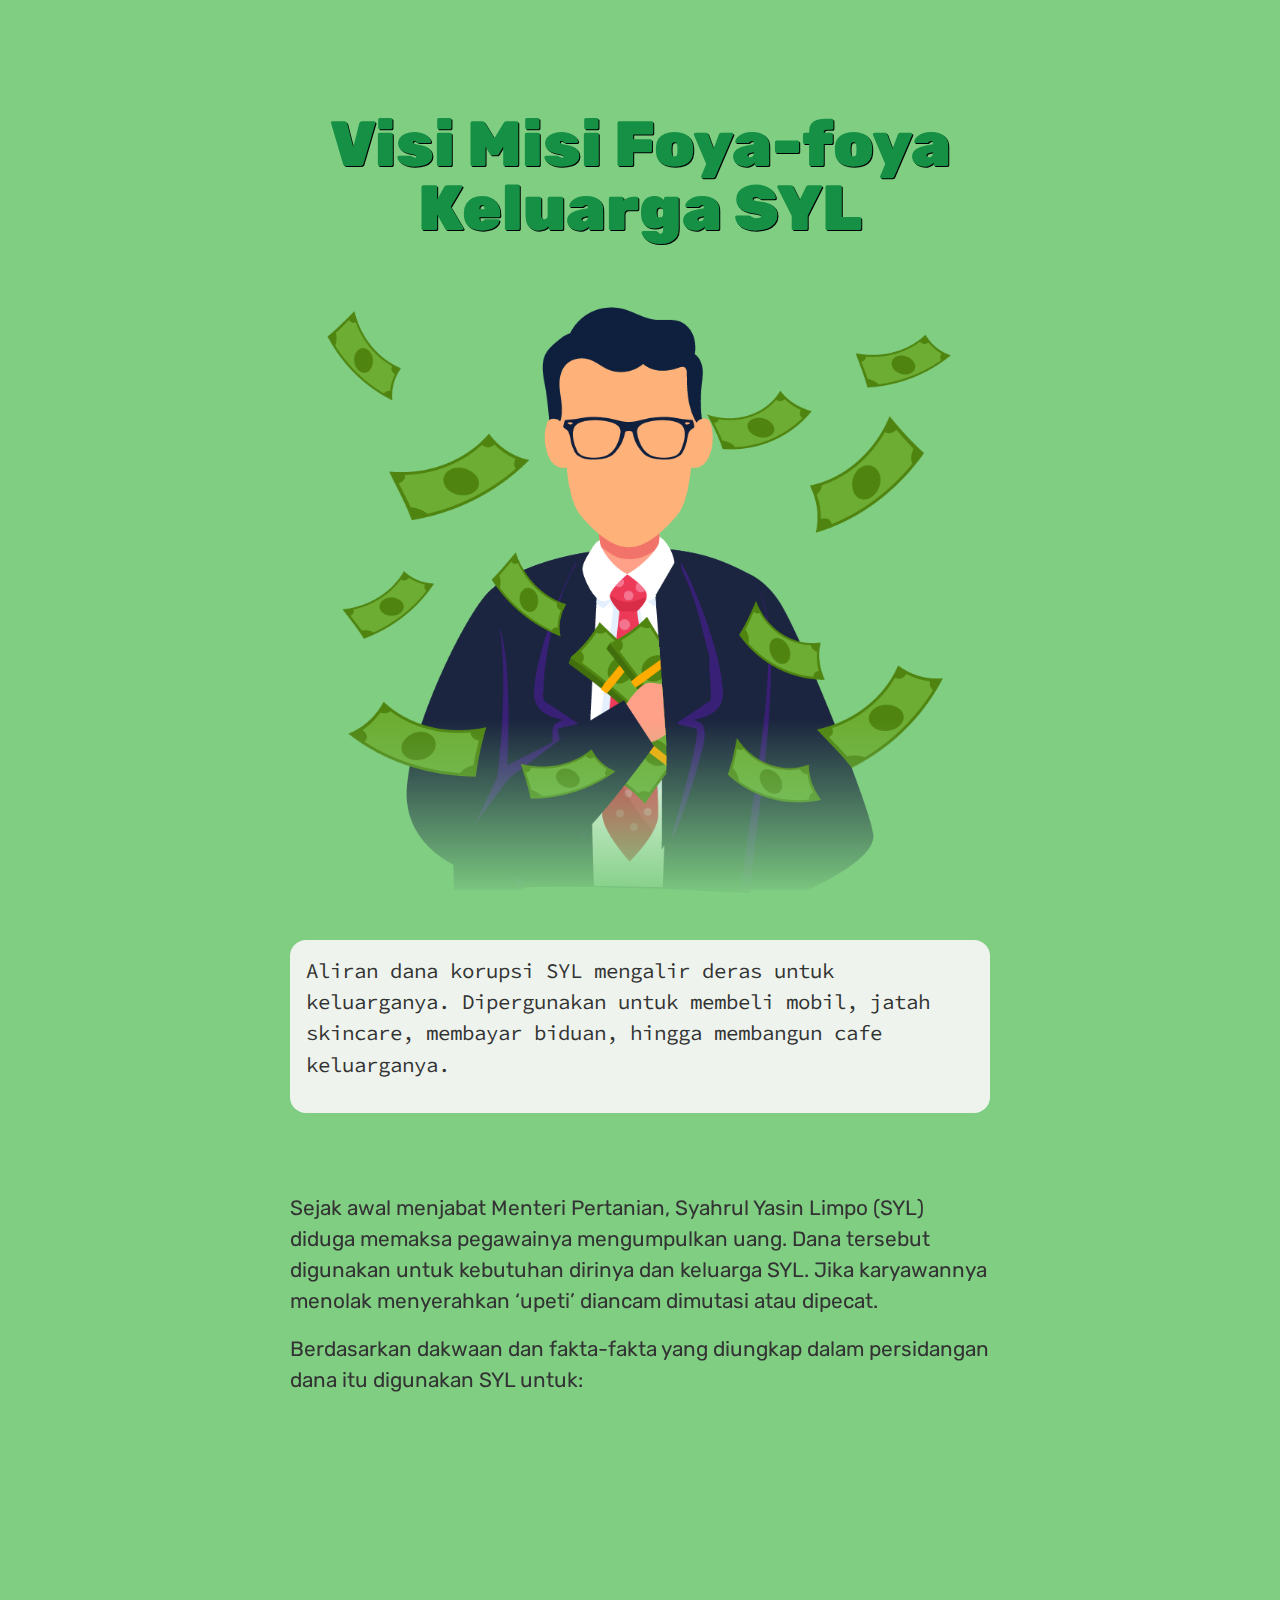
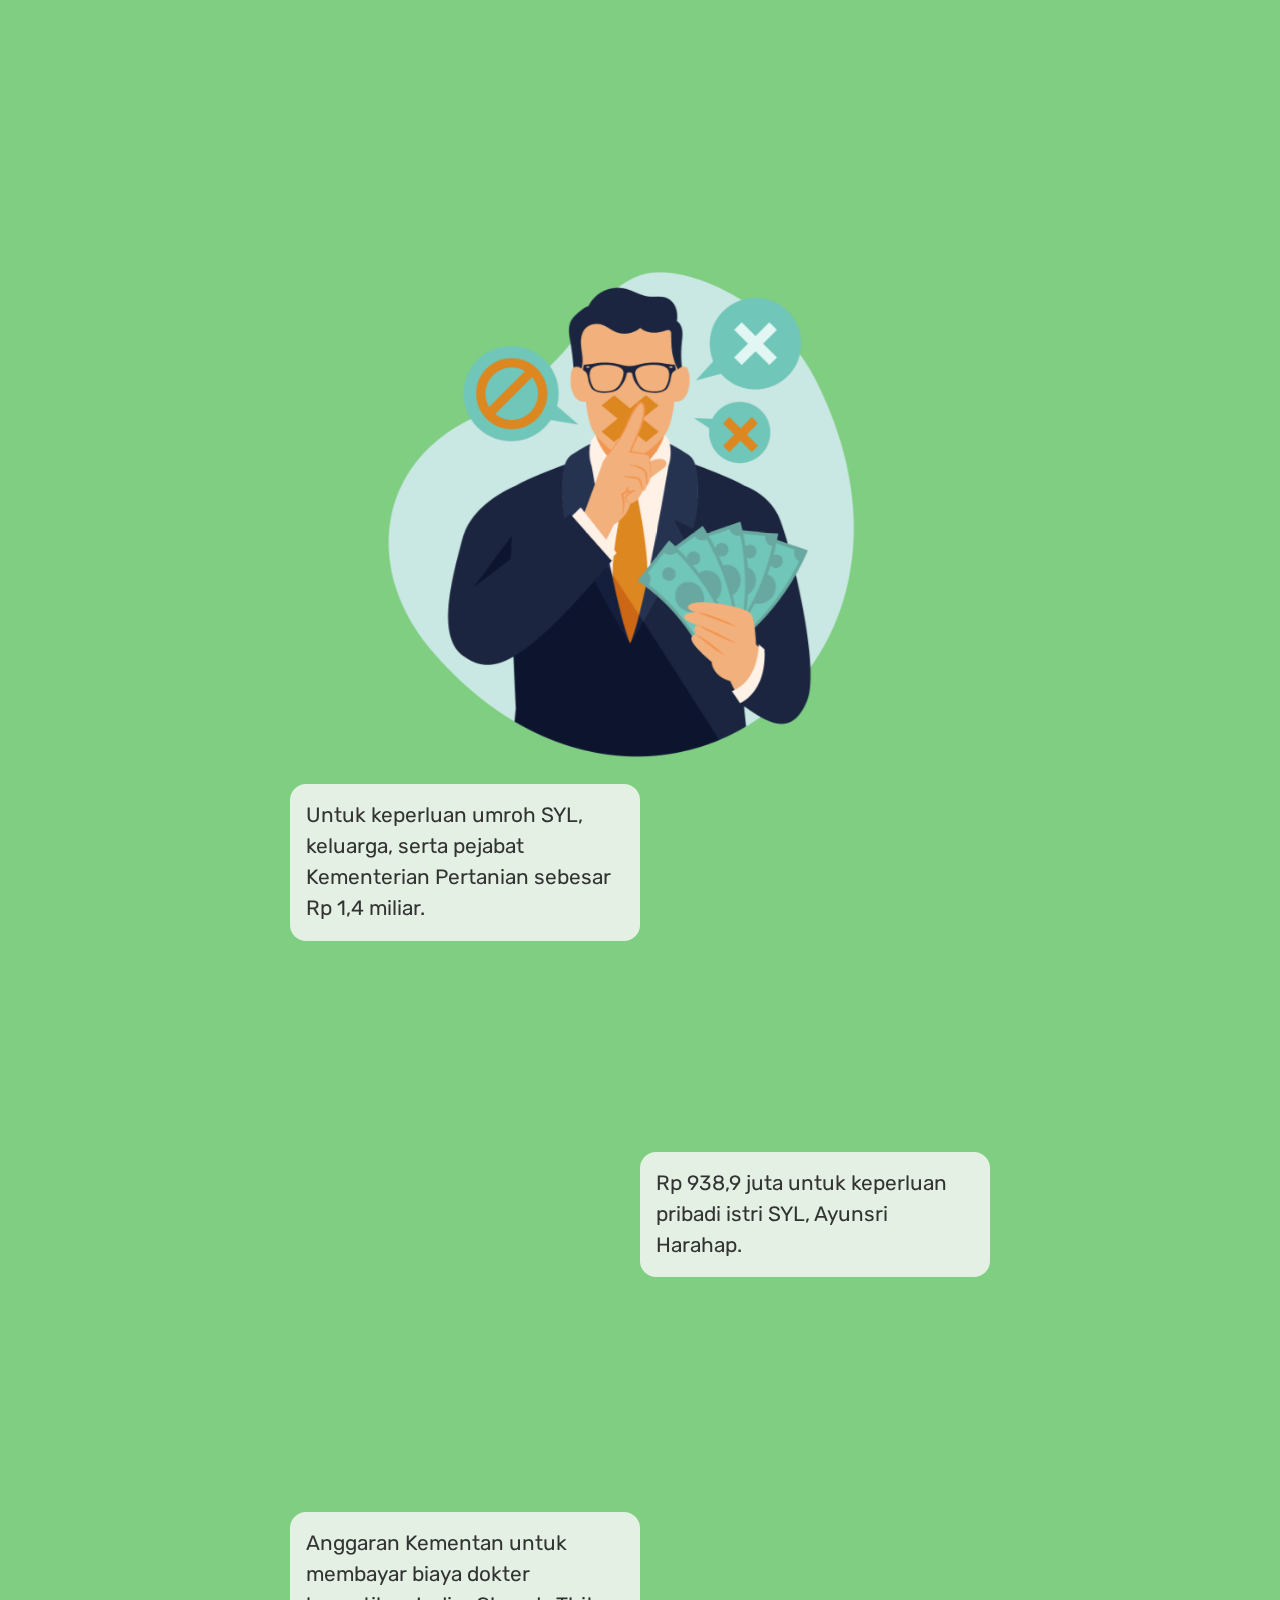
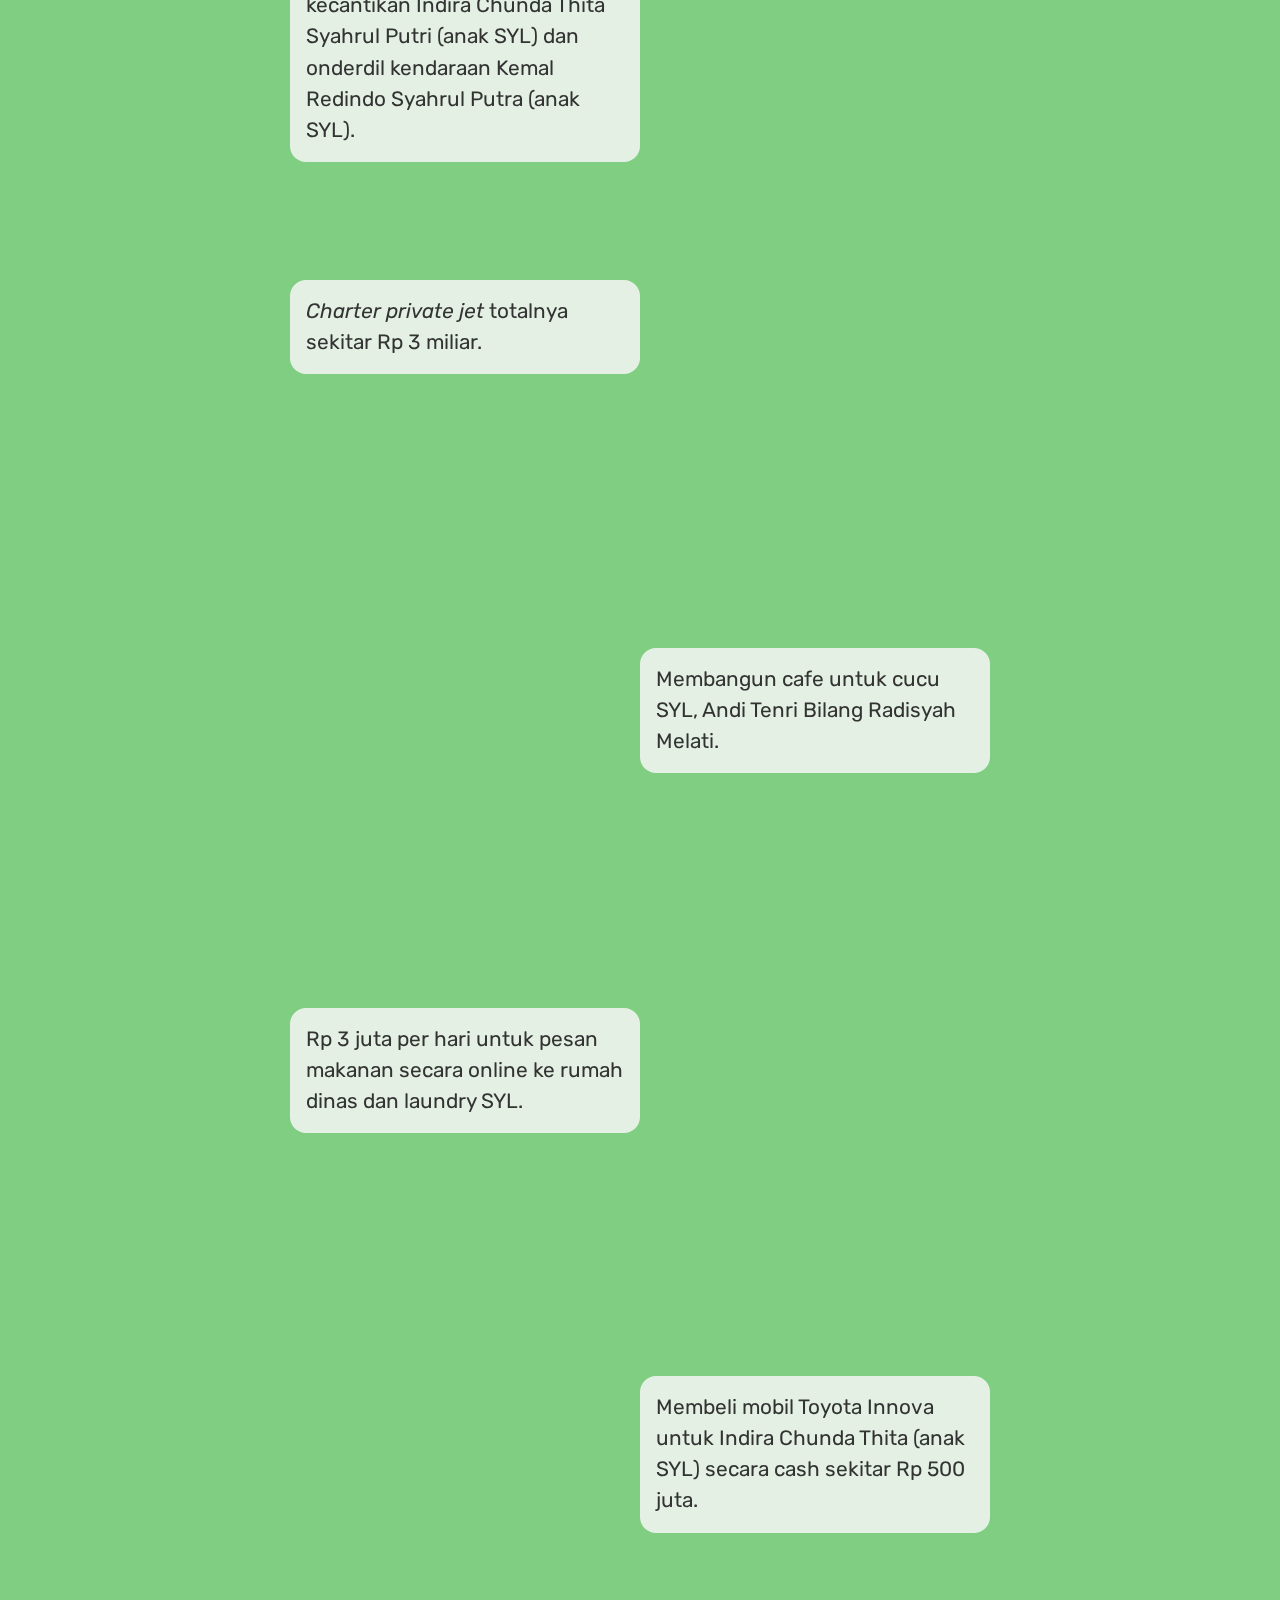
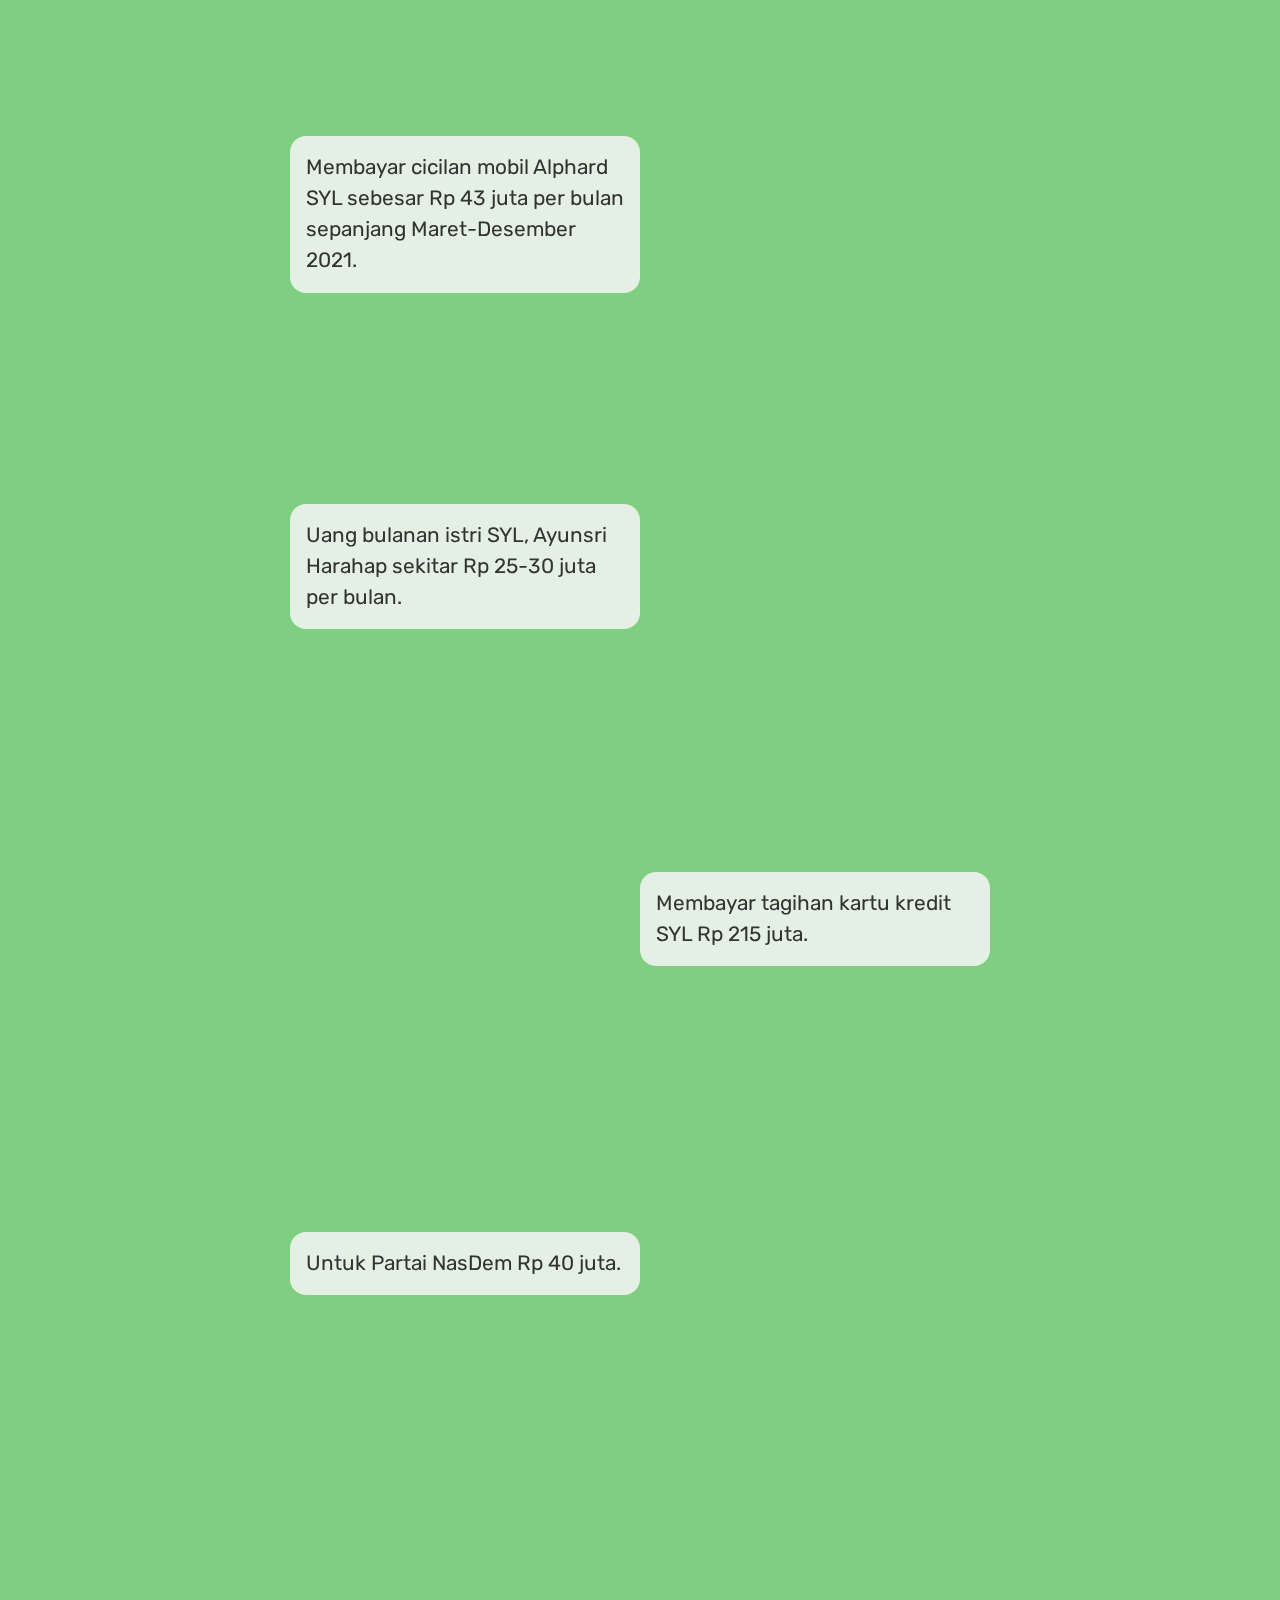
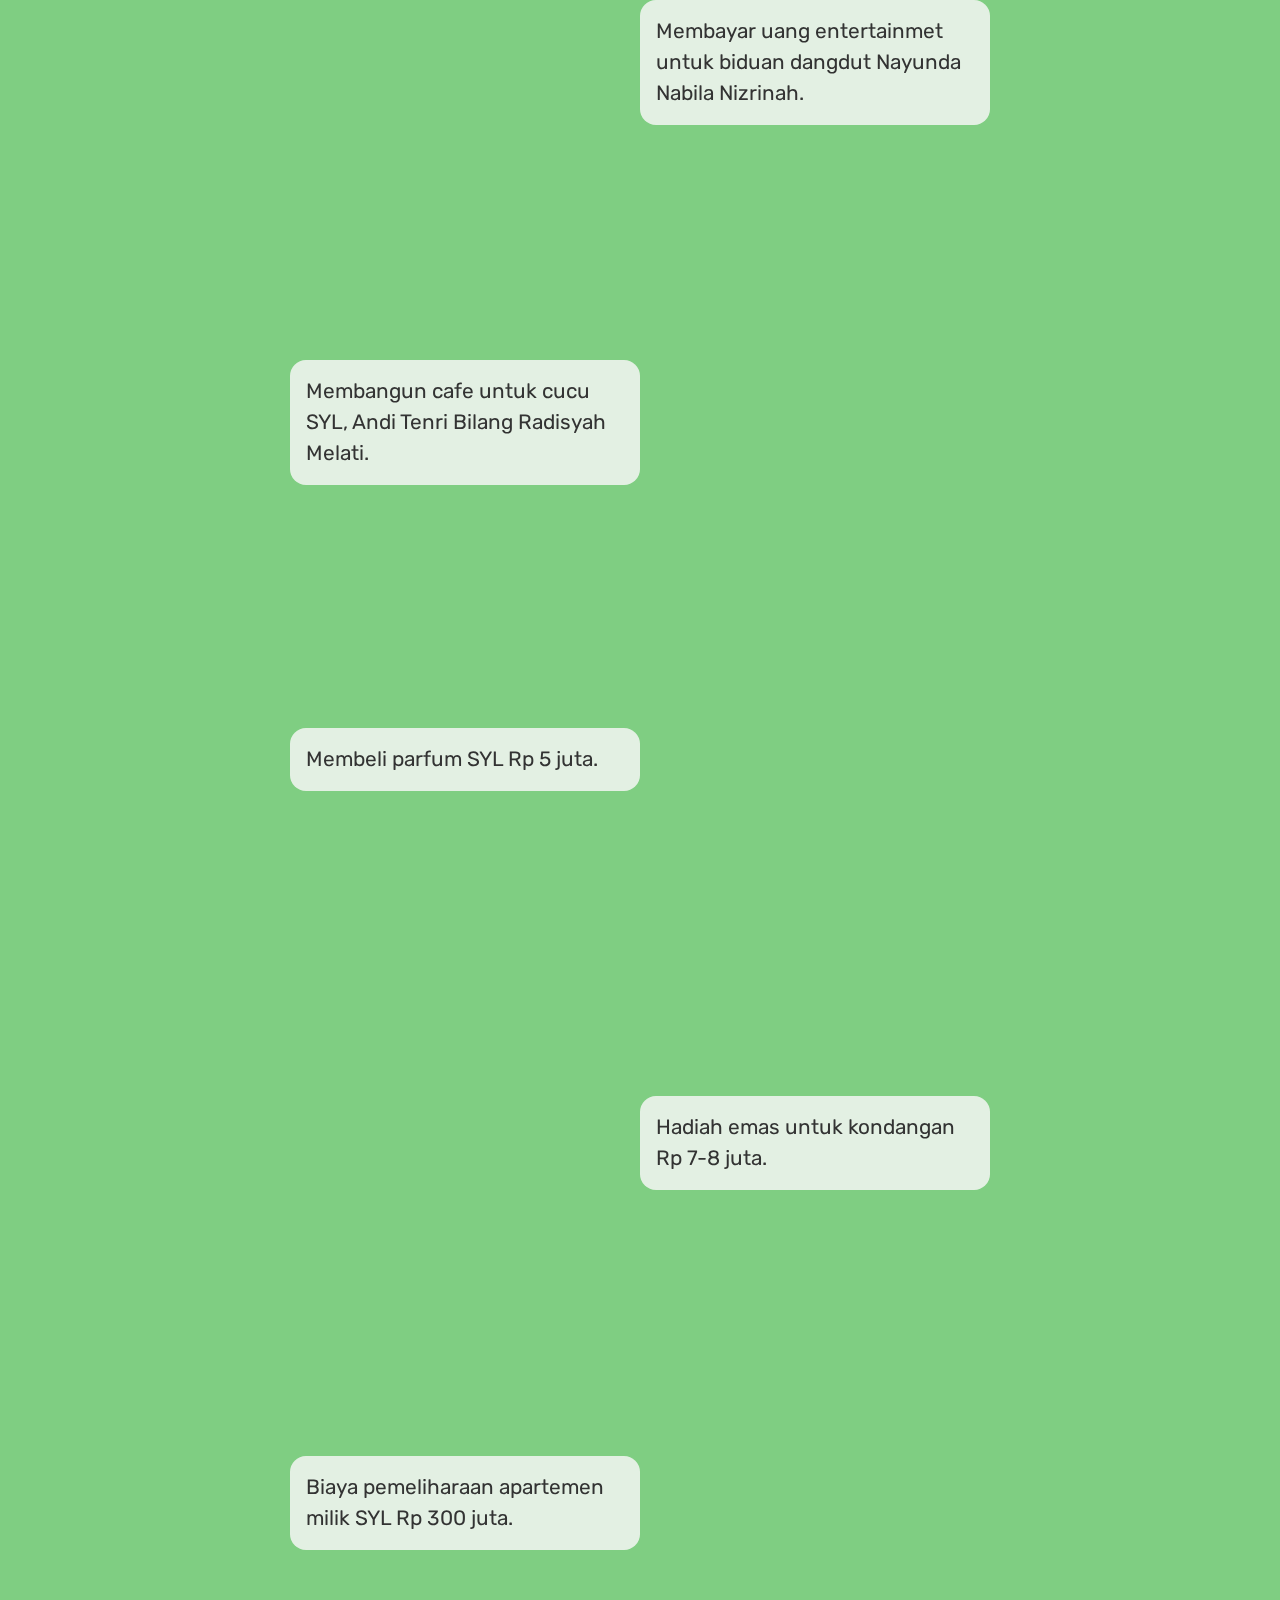
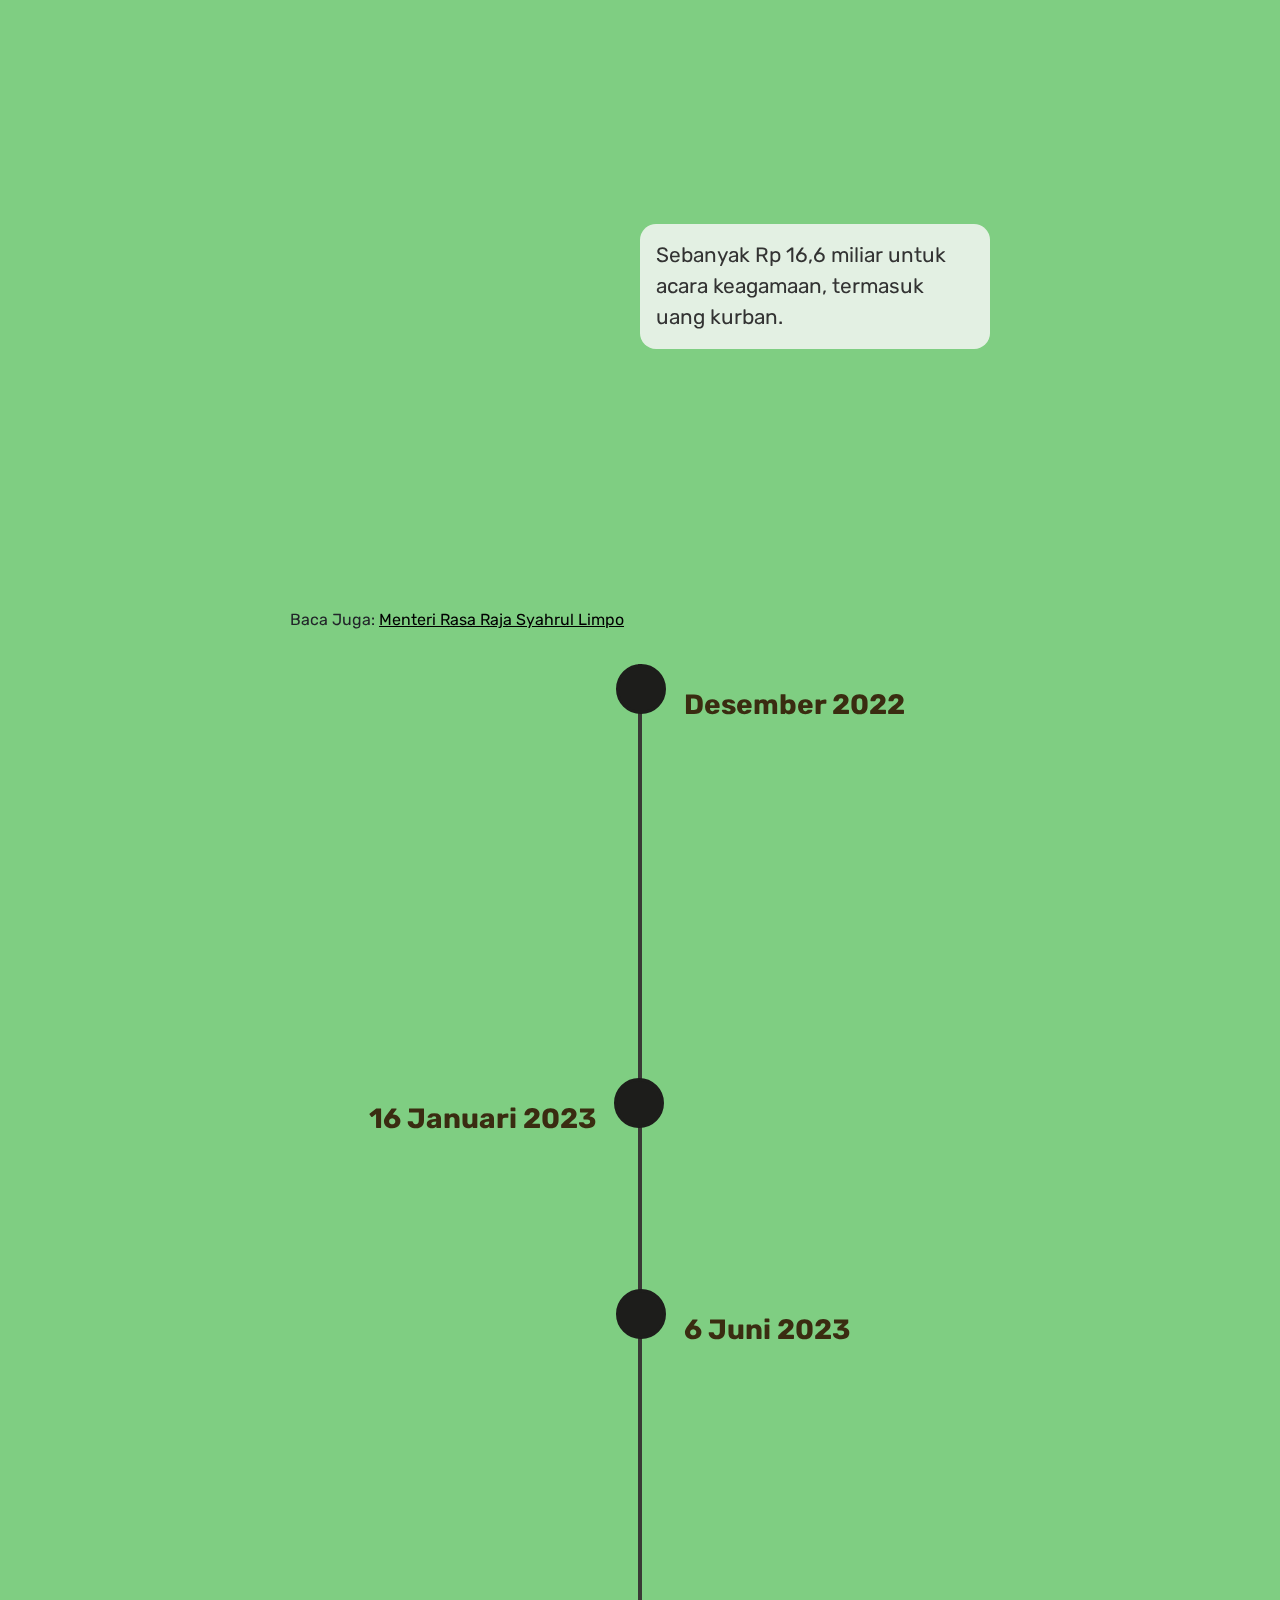
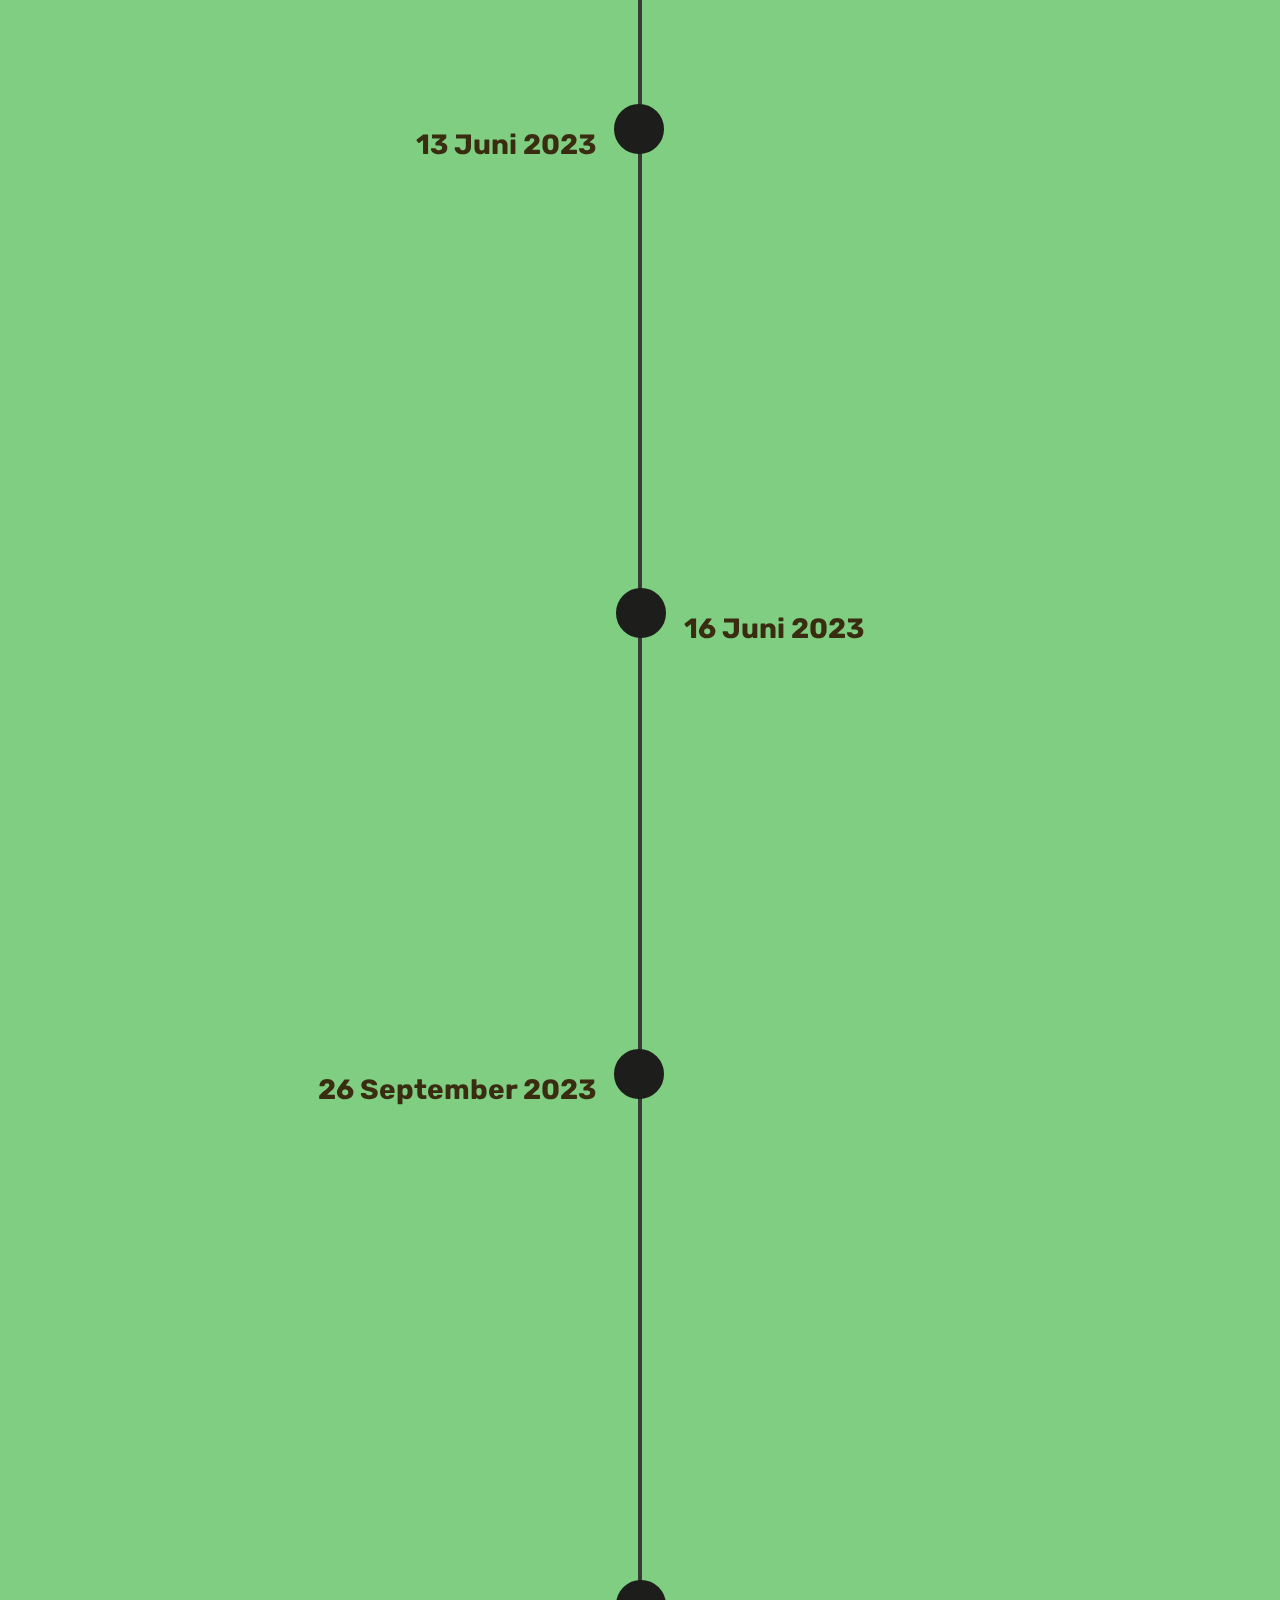
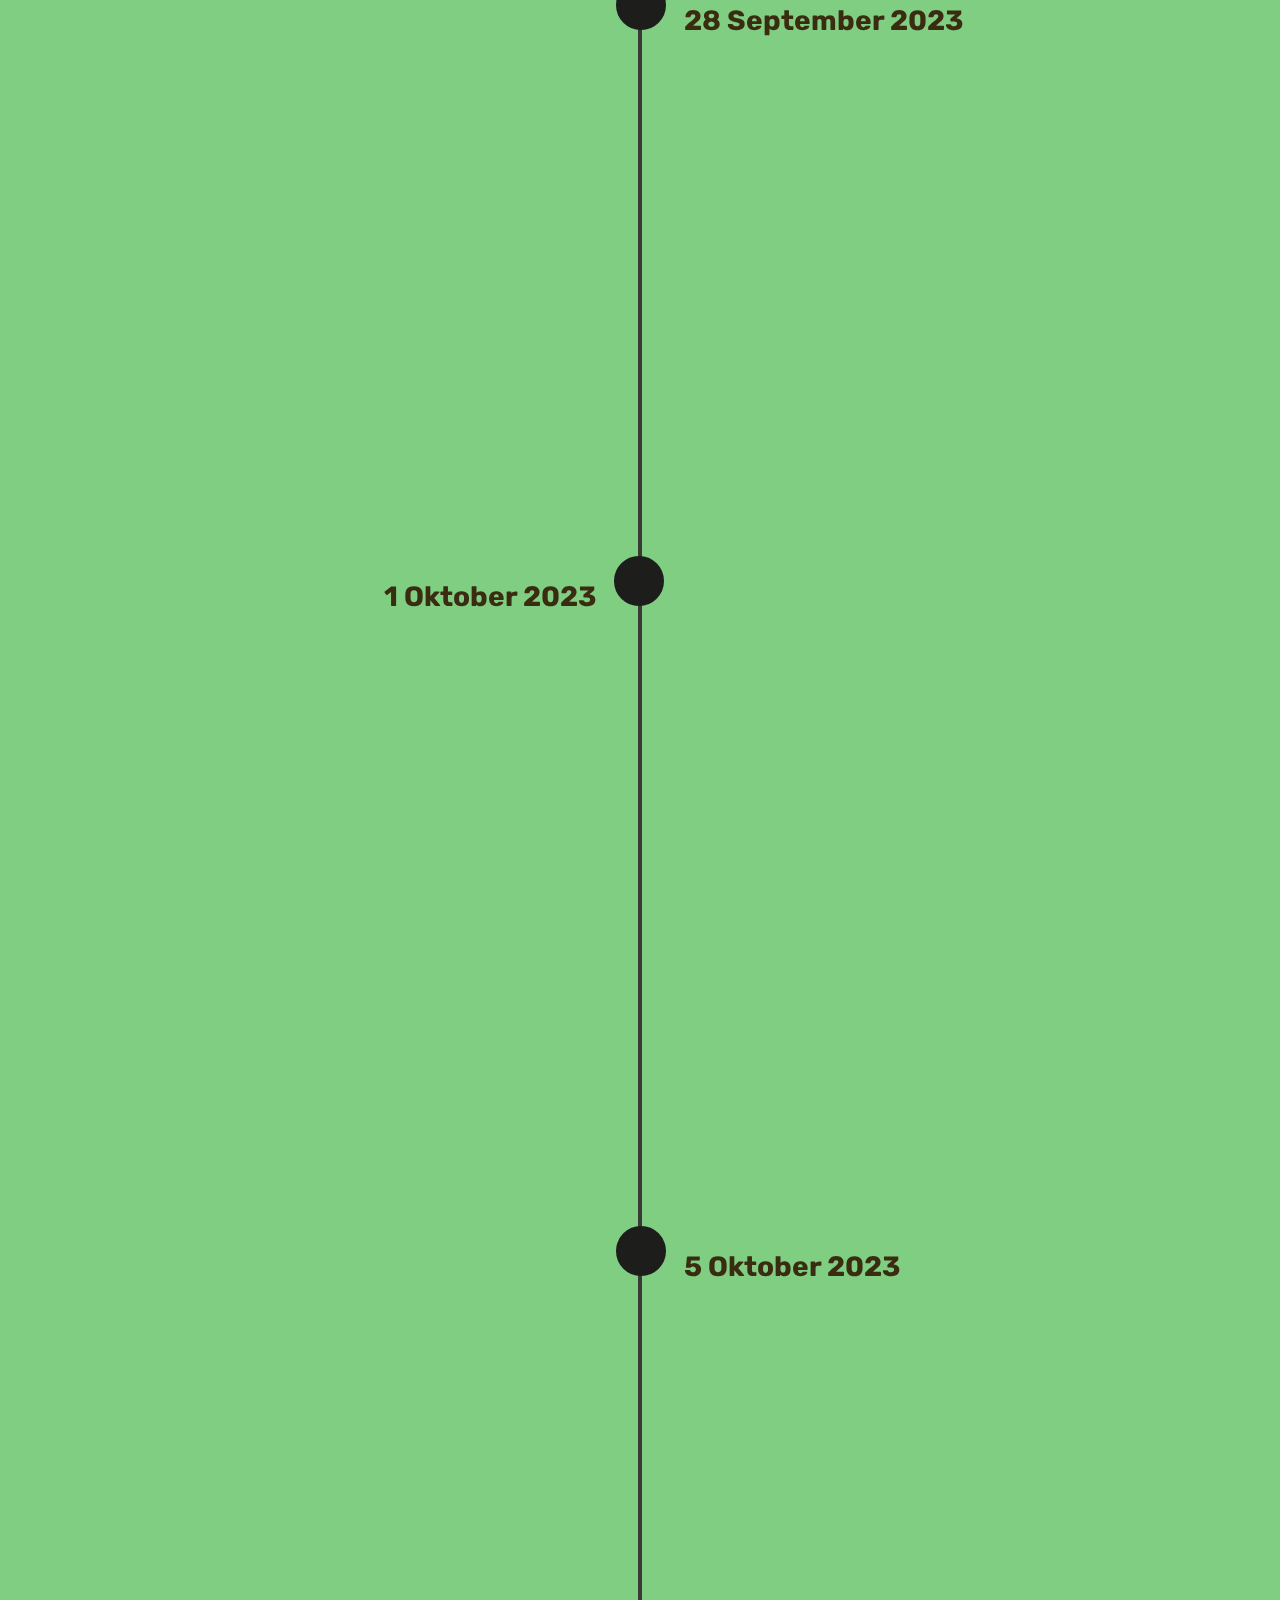
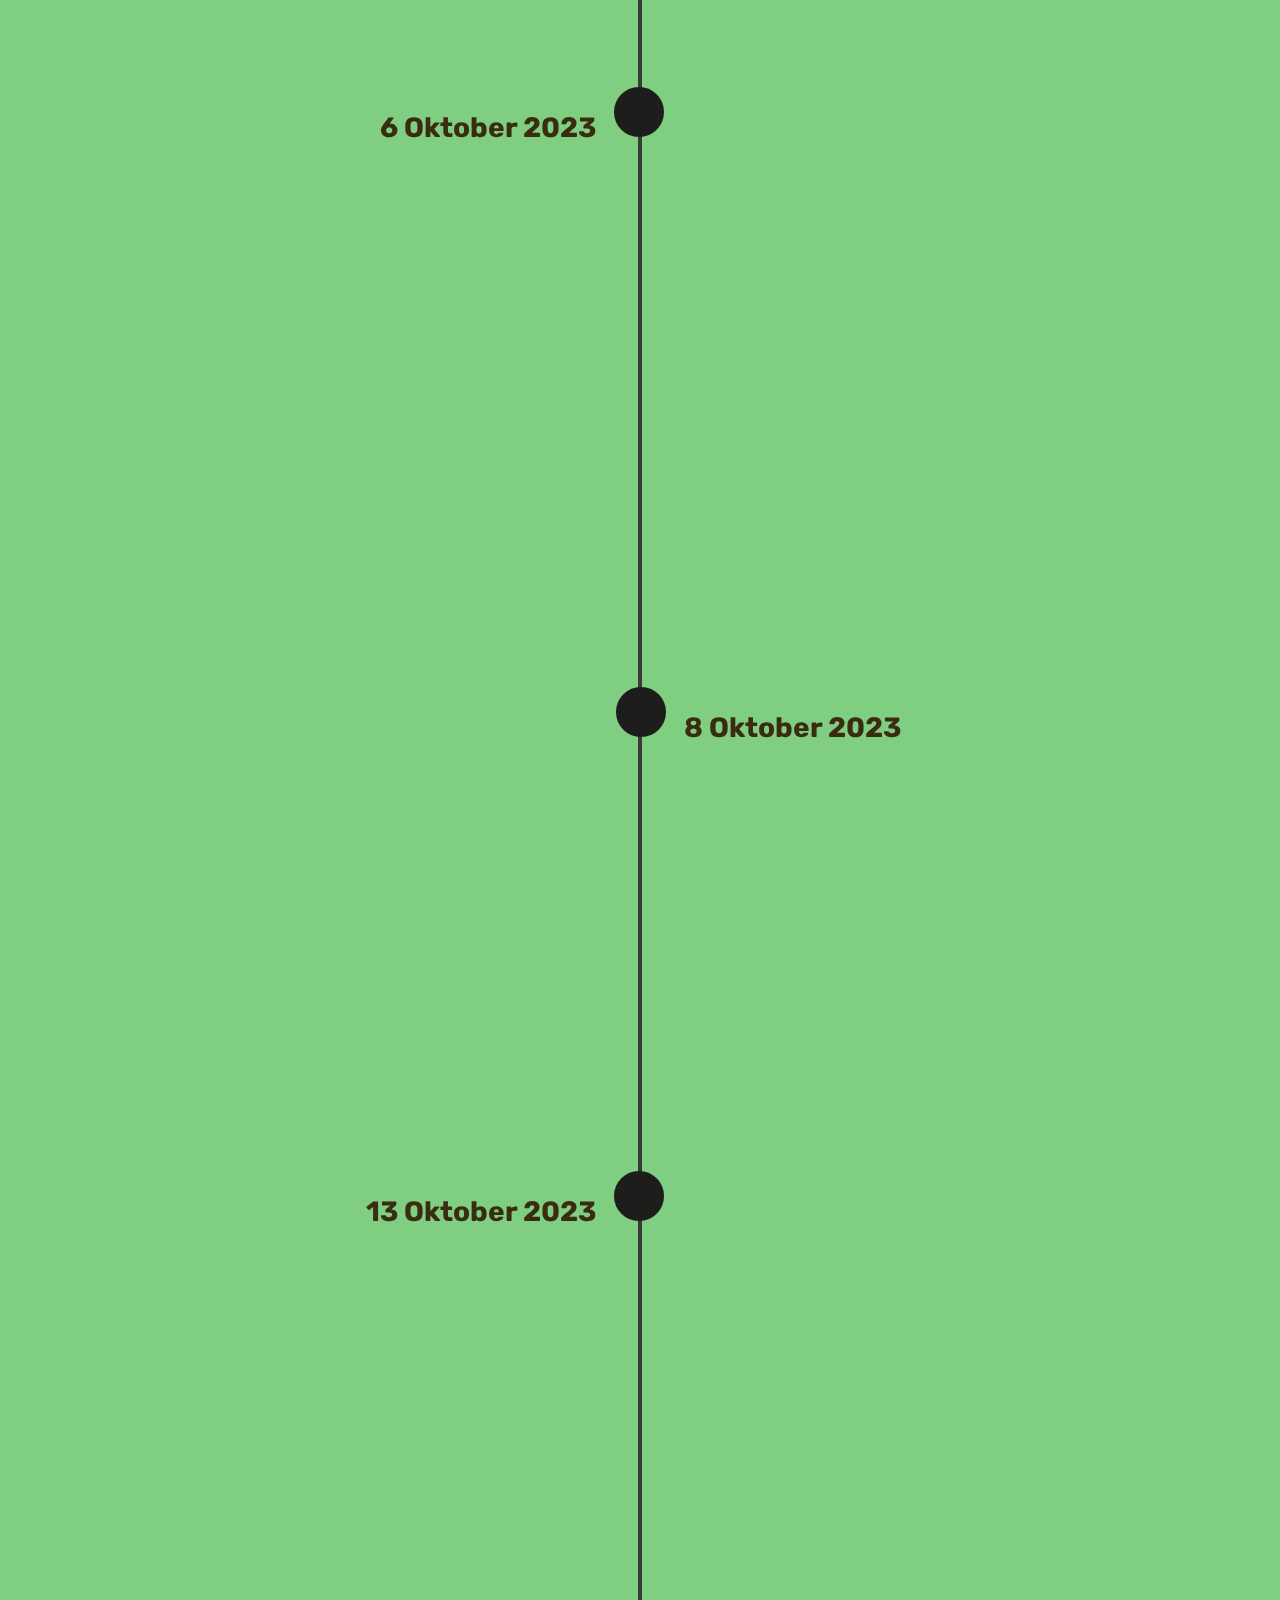
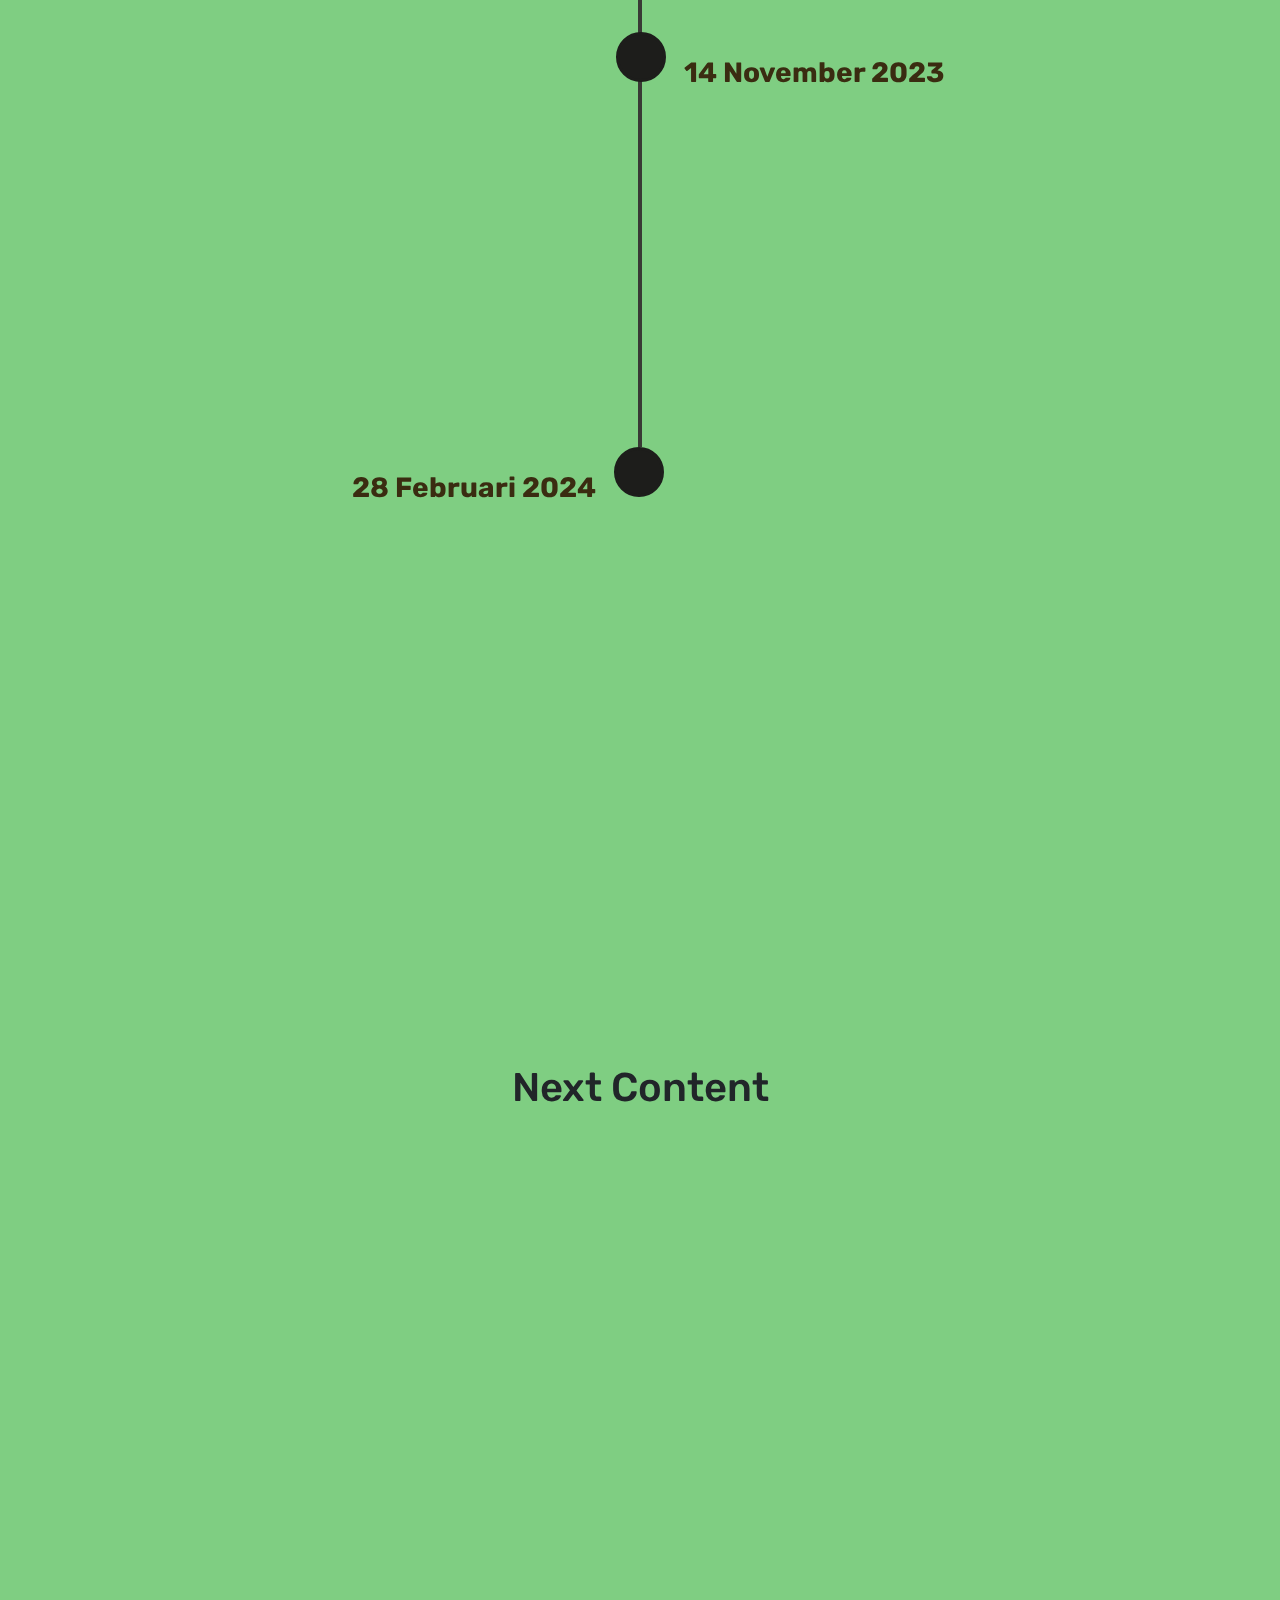
==== commit 786846ec: "update" ====
--- a/index.html
+++ b/index.html
@@ -42,8 +42,12 @@
                     <li>
                         <img src="img/koin-2.png" alt="">
                     </li>
-                    <li></li>
-                    <li></li>
+                    <li>
+                        <img src="img/koin-1.png" alt="">
+                    </li>
+                    <li>
+                        <img src="img/uang-1.png" alt="">
+                    </li>
                 </ul>
             </div>
             <section class="banner">
@@ -540,7 +544,9 @@
                                         <div class="ag-timeline-card_item">
                                             <div class="ag-timeline-card_inner">
                                                 <div class="ag-timeline-card_img-box">
-                                                    <img src="https://raw.githubusercontent.com/SochavaAG/example-mycode/master/pens/timeline/images/img-1.png" class="ag-timeline-card_img">
+                                                    <div class="font-big">
+                                                        <i class="fa fa-times-circle"></i>
+                                                    </div>
                                                 </div>
                                                 <div class="ag-timeline-card_info">
                                                     <div class="ag-timeline-card_title">14 November 2023</div>
@@ -564,7 +570,7 @@
                                         <div class="ag-timeline-card_item">
                                             <div class="ag-timeline-card_inner">
                                                 <div class="ag-timeline-card_img-box">
-                                                    <img src="https://raw.githubusercontent.com/SochavaAG/example-mycode/master/pens/timeline/images/img-2.png" class="ag-timeline-card_img">
+                                                    <img src="img/hakim.png" class="ag-timeline-card_img">
                                                 </div>
                                                 <div class="ag-timeline-card_info">
                                                     <div class="ag-timeline-card_title">28 Februari 2024</div>
--- a/sass/style.css
+++ b/sass/style.css
@@ -1 +1 @@
-﻿@import"https://fonts.googleapis.com/css2?family=Roboto:wght@400;900&Lato:wght@400;900&family=Ubuntu&family=Rubik&family=Paytone+One&family=Source+Code+Pro:wght@400;900&family=Roboto+Slab&family=Mulish&display=swap";.preload{font-family:"Roboto Slab";color:#333;border-bottom:1px dashed #bbb;text-align:center}@media screen and (max-width: 768px){.preload{text-align:left}}.preload p{font-size:1.2rem;margin-bottom:16px}@media screen and (max-width: 768px){.preload p{font-size:1rem}}.labels{background:#840020;padding:4px 8px;color:#fff;text-transform:uppercase;width:fit-content;margin:0 auto 8px;font-size:1rem}@media screen and (max-width: 768px){.labels{margin:0}}.preloader{position:fixed;top:0;bottom:0;left:0;right:0;z-index:999999;background:#fff}.preloader .waiting{position:absolute;transform:translate(-50%, -50%);left:50%;top:50%}.preloader .animate{-webkit-animation-duration:.5s;animation-duration:.5s;-webkit-animation-fill-mode:both;animation-fill-mode:both;-webkit-animation-timing-function:linear;animation-timing-function:linear;animation-iteration-count:infinite;-webkit-animation-iteration-count:infinite;-webkit-animation-name:bounce;animation-name:bounce}@-webkit-keyframes bounce{0%,100%{-webkit-transform:translateX(0)}50%{-webkit-transform:translateX(-10px)}}@keyframes bounce{0%,100%{transform:translateX(0)}50%{transform:translateX(-10px)}}.preloader .bounce{-webkit-animation-name:bounce;animation-name:bounce}section{padding:32px 0;min-height:100vh;z-index:11;position:relative}section h3{color:#ffefe2}section .bg-block{background:#fff;padding:16px;border-radius:16px}section .text-center h3{font-size:2.5rem}section p,section li{font-size:1.3rem;color:#333}@media screen and (max-width: 768px){section p,section li{font-size:1.2rem}}@media screen and (max-width: 400px){section p,section li{font-size:1rem}}.slick-next,.slick-prev{z-index:17 !important;width:40px;height:40px;border-radius:50%;background:rgba(206,147,82,.8)}.slick-next:focus,.slick-next:hover,.slick-prev:focus,.slick-prev:hover{background:rgba(206,147,82,.5)}.slick-next::before,.slick-prev::before{font-family:"fontAwesome" !important;font-size:32px !important;color:#fff !important;font-weight:700 !important}@media screen and (max-width: 766px){.slick-next::before,.slick-prev::before{font-size:32px !important}}.slick-prev{left:-16px !important}@media screen and (max-width: 768px){.slick-prev{left:-16px !important}}.slick-prev::before{content:"" !important}.slick-next{right:-16px !important}@media screen and (max-width: 768px){.slick-next{right:-16px !important}}.slick-next::before{content:"" !important}.sticky-mode{position:sticky;left:0;right:0;top:0;bottom:0;min-height:100vh}.wrap-detikx{width:700px;position:relative;margin:0 auto}@media screen and (max-width: 766px){.wrap-detikx{width:90%;margin:0 auto;display:block}}.totop{position:relative;z-index:19}.firstletter::first-letter{float:left;font-weight:bold;margin-right:8px;font-size:60px;font-size:6rem;line-height:40px;line-height:4rem;height:4rem;text-transform:uppercase}main{overflow-x:clip;background:#7fce82}html,body{position:relative;height:100%;font-family:"Rubik" !important}html h1,html h2,html h3,body h1,body h2,body h3{font-family:"Rubik",sans-serif !important}h4,h5{font-family:"Rubik",sans-serif !important;font-weight:bold}.slick-slide{margin:0 8px}.slick-list{margin:0 -8px}.img{width:100%}.img img{width:100%;height:100%;object-fit:cover}.hello{width:100%;height:auto;margin-top:8px;border-radius:16px;background:rgba(238,244,237,.9);margin-bottom:16px;position:relative}.hello .content{padding:16px 16px;position:relative;z-index:2}.hello .content p{margin-bottom:0}section .nav-pills .nav-link.active,section .nav-pills .show>.nav-link{background:#333;color:#fff}section .nav-pills .nav-link{border-radius:25px}.dashboard-content{display:none}#nav.no_index,#share{z-index:21}#nav.dark{background:linear-gradient(45deg, #333, #000) !important}.footer{z-index:22}.share_icon>a i{font-size:25px !important;line-height:initial !important}@media screen and (max-width: 766px){.share_icon>a i{font-size:16px !important;line-height:initial !important;width:30px !important;height:30px !important}}#nav{background:linear-gradient(45deg, #333, #000) !important}.bg-blues{background:#eee !important}.share_icon>a{padding:0 !important}.baca-detikx .bacajuga_box{display:initial !important}.baca-detikx .bacajuga_box .container{display:none}.baca-detikx .bacajuga{width:100% !important;display:block}.baca-detikx .bacajuga a{display:inline-block;padding:0px;width:47% !important;margin:0 8px;border-radius:24px;position:relative;height:320px;text-align:left}.baca-detikx .bacajuga a::after{border-radius:24px}@media screen and (max-width: 766px){.baca-detikx .bacajuga a{width:100% !important;margin:4px 0}}.baca-detikx .bacajuga a:hover{text-decoration:none;color:orange !important}.baca-detikx .bacajuga a article{position:absolute;top:initial;width:100%;background:linear-gradient(to top, black, transparent);padding:8px 16px;border-radius:24px;bottom:0;transform:initial}.baca-detikx .bacajuga a article h2{font-family:"Rubik" !important;font-size:1.2rem}.haha,.hahad{background:#fff;border-radius:16px;padding:0px 8px;position:absolute;top:165px;right:0}@media screen and (max-width: 768px){.haha,.hahad{display:none;color:#333;top:140px}}.haha:hover,.hahad:hover{background:rgba(206,147,82,.5)}.all-helping{position:absolute;inset:0;background:#fff;text-align:center;width:100%;height:100%;z-index:17}.slider{display:none}.slider.slick-initialized{display:block}.banner{background:#7fce82;z-index:14}.banner .imagex{width:auto;height:80vh;position:absolute;left:50%;top:60%;transform:translate(-50%, -50%)}.banner .imagex::after{content:"";position:absolute;bottom:0;left:0;right:0;height:20vh;background:linear-gradient(to top, #7fce82, transparent)}@media screen and (max-width: 768px){.banner .imagex::after{height:10vh}}@media screen and (max-width: 768px){.banner .imagex{height:60vh;width:100%}}.banner .imagex img{width:100%;height:100%;object-fit:contain}@media screen and (max-width: 768px){.banner .imagex img{object-fit:cover}}.banner .titlex{position:absolute;left:50%;top:20%;text-align:center;transform:translate(-50%, -50%)}@media screen and (max-width: 768px){.banner .titlex{width:90%}}.banner .titlex h2{font-family:"Lato";font-size:4rem;line-height:4rem;font-weight:900}@media screen and (max-width: 768px){.banner .titlex h2{font-size:2.3rem;line-height:2.3rem}}.quotex-awal{min-height:auto;font-family:"Source Code Pro"}.quotex-awal .hello{background:#eef4ed;padding:16px}.gradient{position:fixed;overflow:hidden;z-index:9;top:0;bottom:0;left:0;width:100%;height:100%;background:#7fce82;right:0}.gradient .bg-bubbles{position:absolute;top:0;left:0;width:100%;height:100%}.gradient .bg-bubbles li{position:absolute;list-style:none;display:block;width:80px;height:80px;opacity:.2;bottom:-320px;animation:square 50s infinite;transition-timing-function:linear;border-radius:4px}.gradient .bg-bubbles li img{width:100%;height:100%;object-fit:contain}.gradient .bg-bubbles li:nth-child(1){left:10%;width:80px;height:80px}.gradient .bg-bubbles li:nth-child(2){left:20%;width:160px;opacity:.2;height:160px;animation-delay:2s;animation-duration:34s;background-color:transparent}.gradient .bg-bubbles li:nth-child(2) img{width:100%;height:100%;object-fit:contain}.gradient .bg-bubbles li:nth-child(3){left:25%;animation-delay:4s}.gradient .bg-bubbles li:nth-child(4){left:40%;width:120px;height:120px;animation-duration:44s}.gradient .bg-bubbles li:nth-child(5){left:70%}.gradient .bg-bubbles li:nth-child(6){left:80%;width:240px;height:240px;animation-delay:3s}.gradient .bg-bubbles li:nth-child(6) img{width:100%;height:100%;object-fit:contain}.gradient .bg-bubbles li:nth-child(7){left:32%;width:320px;height:320px;animation-delay:7s}.gradient .bg-bubbles li:nth-child(8){left:55%;width:40px;height:40px;-webkit-animation-delay:15s;animation-delay:15s;-webkit-animation-duration:80s;animation-duration:80s}.gradient .bg-bubbles li:nth-child(9){left:25%;width:20px;height:20px;animation-delay:2s;animation-duration:80s}.gradient .bg-bubbles li:nth-child(10){left:90%;width:320px;height:320px;animation-delay:22s}@keyframes square{0%{-webkit-transform:translateY(0);transform:translateY(0)}100%{-webkit-transform:translateY(-1500px) rotate(600deg);transform:translateY(-1500px) rotate(600deg)}}.pembukaan{min-height:auto}.pembukaan .daunx{position:absolute;bottom:0;left:15%;width:auto;height:50%}@media screen and (max-width: 768px){.pembukaan .daunx{left:5%;height:20%}}.pembukaan .daunx img{width:100%;height:100%;object-fit:contain}@media screen and (max-width: 768px){.data .wrap-detikx{margin-top:-50vh}}.data .syl-img{position:absolute;bottom:0;width:40%;height:auto;left:50%;transform:translate(-50%, 0%)}@media screen and (max-width: 768px){.data .syl-img{width:100%;transform:translate(-50%, -50%)}}.data .syl-img img{width:100%;height:100%;object-fit:contain}@media screen and (max-width: 768px){.data .syl-img img{object-fit:cover}}.data .mb-80{height:40vh;position:relative}@media screen and (max-width: 768px){.data .mb-80{height:28vh}}.leftx{width:50%}@media screen and (max-width: 768px){.leftx{width:75%}}.rightx{width:50%;position:absolute;right:0}@media screen and (max-width: 768px){.rightx{width:75%}}.lihat-naskah{background:transparent;position:relative;z-index:10}.lihat-naskah a {color:#fff !important}.lihat-naskah a :hover{text-decoration:none}.lihat-naskah .imgx{width:200px;height:auto;display:inline-block}.lihat-naskah .imgx img{width:100%;height:100%;object-fit:contain}.lihat-naskah .judulx{color:#000 !important;display:inline-block;text-decoration:underline}.timeline{position:relative}.timeline__bg{position:absolute;left:0;top:0;width:320px;opacity:.5}.timeline__bg img{width:100%;height:100%;object-fit:contain}.timeline img{max-width:100%;border-radius:6px 6px 0 0}.timeline .ag-format-container{margin:0 auto}.timeline .ag-timeline_title-box{padding:0 0 30px;text-align:center}.timeline .ag-timeline_tagline{font-size:40px;color:#54595f}.timeline .ag-timeline_title{background-image:url(https://raw.githubusercontent.com/SochavaAG/example-mycode/master/pens/timeline/images/bg.jpg);background-repeat:no-repeat;background-position:50% 50%;background-size:cover;-webkit-background-clip:text;background-clip:text;text-fill-color:transparent;color:transparent;font-size:80px}.timeline .ag-timeline_item{margin:0 0 50px;position:relative}.timeline .ag-timeline_item:nth-child(2n){text-align:right}.timeline .ag-timeline{display:inline-block;width:100%;max-width:100%;margin:0 auto;position:relative}.timeline .ag-timeline_line{width:4px;background-color:#393935;position:absolute;top:2px;left:50%;bottom:0;-webkit-transform:translateX(-50%);-moz-transform:translateX(-50%);-ms-transform:translateX(-50%);-o-transform:translateX(-50%);transform:translateX(-50%)}.timeline .ag-timeline_line-progress{width:100%;height:20%;background-color:#cdcecf;position:relative}.timeline .ag-timeline_line-progress .imgs{position:absolute;bottom:-42px;width:100px;left:-50px;height:100px;z-index:999;max-width:initial}.timeline .ag-timeline_line-progress .imgs img{width:100%;height:100%;object-fit:contain}.timeline .ag-timeline-card_box{padding:0 0 20px 50%}.timeline .ag-timeline_item:nth-child(2n) .ag-timeline-card_box{padding:0 50% 20px 0}.timeline .ag-timeline-card_point-box{display:inline-block;margin:0 14px 0 -24px}.timeline .ag-timeline_item:nth-child(2n) .ag-timeline-card_point-box{margin:0 -24px 0 14px}.timeline .ag-timeline-card_point{height:50px;position:relative;line-height:50px;width:50px;border:3px solid #1d1d1b;background-color:#1d1d1b;text-align:center;font-size:25px;color:#fff;-webkit-border-radius:50%;-moz-border-radius:50%;border-radius:50%}.timeline .ag-timeline-card_point .tembakan{opacity:0}.timeline .js-ag-active .ag-timeline-card_point{background-color:#ffb300;position:relative}.timeline .js-ag-active .ag-timeline-card_point .tembakan{opacity:1}.timeline .ag-timeline-card_meta-box{display:inline-block}.timeline .ag-timeline-card_meta{margin:10px 0 0;font-weight:bold;font-size:28px;color:#3a2c11}.timeline .ag-timeline-card_item{display:inline-block;width:45%;position:relative;margin:-77px 0 0;opacity:0;-webkit-border-radius:6px;-moz-border-radius:6px;border-radius:6px;-webkit-box-shadow:0 0 0 0 rgba(0,0,0,.5);-moz-box-shadow:0 0 0 0 rgba(0,0,0,.5);-o-box-shadow:0 0 0 0 rgba(0,0,0,.5);box-shadow:0 0 0 0 rgba(0,0,0,.5);-webkit-transition:-webkit-transform .5s,opacity .5s;-moz-transition:-moz-transform .5s,opacity .5s;-o-transition:-o-transform .5s,opacity .5s;transition:transform .5s,opacity .5s;position:relative}.timeline .ag-timeline-card_item::before{content:"";left:0;top:0;bottom:0;right:0;border-radius:6px;position:absolute}.timeline .ag-timeline_item:nth-child(2n+1) .ag-timeline-card_item{-webkit-transform:translateX(-200%);-moz-transform:translateX(-200%);-ms-transform:translateX(-200%);-o-transform:translateX(-200%);transform:translateX(-200%)}.timeline .ag-timeline_item:nth-child(2n) .ag-timeline-card_item{-webkit-transform:translateX(200%);-moz-transform:translateX(200%);-ms-transform:translateX(200%);-o-transform:translateX(200%);transform:translateX(200%)}.timeline .js-ag-active.ag-timeline_item:nth-child(2n+1) .ag-timeline-card_item,.timeline .js-ag-active.ag-timeline_item:nth-child(2n) .ag-timeline-card_item{opacity:1;-webkit-transform:translateX(0);-moz-transform:translateX(0);-ms-transform:translateX(0);-o-transform:translateX(0);transform:translateX(0)}.timeline .ag-timeline-card_arrow{height:18px;width:18px;margin-top:20px;background-color:#517d52;z-index:-1;position:absolute;top:0;right:0;-webkit-transform:rotate(45deg);-moz-transform:rotate(45deg);-ms-transform:rotate(45deg);-o-transform:rotate(45deg);transform:rotate(45deg)}.timeline .ag-timeline_item:nth-child(2n+1) .ag-timeline-card_arrow{margin-left:calc(-18px / 2);margin-right:calc(-18px / 2)}.timeline .ag-timeline_item:nth-child(2n) .ag-timeline-card_arrow{margin-left:-10px;right:auto;left:0}.timeline .ag-timeline-card_img{width:100%;border-radius:6px 6px 0 0}.timeline .ag-timeline-card_info{padding:20px 30px;border-radius:6px;position:relative;z-index:20}.timeline .ag-timeline-card_title{display:none;margin:10px 0 0;font-weight:bold;font-size:28px;color:#f5bd4c}@media screen and (max-width: 766px){.timeline .ag-timeline-card_title{font-size:20px;line-height:30px}}.timeline .ag-timeline-card_desc{line-height:1.45;font-size:16px;color:#cecece}@media only screen and (max-width: 979px){.timeline .ag-timeline_line{left:30px}.timeline .ag-timeline_item:nth-child(2n){text-align:left}.timeline .ag-timeline-card_box,.timeline .ag-timeline_item:nth-child(2n) .ag-timeline-card_box{padding:0 0 20px}.timeline .ag-timeline-card_meta-box{display:none}.timeline .ag-timeline-card_point-box,.timeline .ag-timeline_item:nth-child(2n) .ag-timeline-card_point-box{margin:0 0 0 8px}.timeline .ag-timeline-card_point{height:40px;line-height:40px;width:40px}.timeline .ag-timeline-card_item{width:auto;margin:-65px 0 0 75px}.timeline .ag-timeline_item:nth-child(2n+1) .ag-timeline-card_item,.timeline .ag-timeline_item:nth-child(2n) .ag-timeline-card_item{-webkit-transform:translateX(200%);-moz-transform:translateX(200%);-ms-transform:translateX(200%);-o-transform:translateX(200%);transform:translateX(200%)}.timeline .ag-timeline_item:nth-child(2n+1) .ag-timeline-card_arrow{right:auto;left:0}.timeline .ag-timeline-card_title{display:block}.timeline .ag-timeline-card_arrow{margin-top:12px}}@media only screen and (max-width: 767px){.timeline .ag-format-container{width:96%}.timeline .ag-timeline-card_img{height:auto;width:auto}}@media only screen and (max-width: 639px){.timeline .ag-timeline_title{font-size:60px}.timeline .ag-timeline-card_info{padding:10px}.timeline .ag-timeline-card_desc{font-size:14px}}@media(min-width: 768px)and (max-width: 979px){.timeline .ag-format-container{width:750px}}@media(min-width: 980px)and (max-width: 1161px){.timeline .ag-format-container{width:960px}}.timeline .ag-timeline-card_inner{background:#517d52;border-radius:6px}.timeline .ag-timeline-card_img-box{width:100%;height:250px}.timeline .ag-timeline-card_img-box img{width:100%;height:100%;object-fit:cover}.font-big{font-size:8rem !important;position:absolute;left:50%;top:35%;transform:translate(-50%, -50%);color:#fff}/*# sourceMappingURL=style.css.map */
+﻿@import"https://fonts.googleapis.com/css2?family=Roboto:wght@400;900&Lato:wght@400;900&family=Ubuntu&family=Rubik&family=Paytone+One&family=Source+Code+Pro:wght@400;900&family=Roboto+Slab&family=Mulish&display=swap";.preload{font-family:"Roboto Slab";color:#333;border-bottom:1px dashed #bbb;text-align:center}@media screen and (max-width: 768px){.preload{text-align:left}}.preload p{font-size:1.2rem;margin-bottom:16px}@media screen and (max-width: 768px){.preload p{font-size:1rem}}.labels{background:#840020;padding:4px 8px;color:#fff;text-transform:uppercase;width:fit-content;margin:0 auto 8px;font-size:1rem}@media screen and (max-width: 768px){.labels{margin:0}}.preloader{position:fixed;top:0;bottom:0;left:0;right:0;z-index:999999;background:#fff}.preloader .waiting{position:absolute;transform:translate(-50%, -50%);left:50%;top:50%}.preloader .animate{-webkit-animation-duration:.5s;animation-duration:.5s;-webkit-animation-fill-mode:both;animation-fill-mode:both;-webkit-animation-timing-function:linear;animation-timing-function:linear;animation-iteration-count:infinite;-webkit-animation-iteration-count:infinite;-webkit-animation-name:bounce;animation-name:bounce}@-webkit-keyframes bounce{0%,100%{-webkit-transform:translateX(0)}50%{-webkit-transform:translateX(-10px)}}@keyframes bounce{0%,100%{transform:translateX(0)}50%{transform:translateX(-10px)}}.preloader .bounce{-webkit-animation-name:bounce;animation-name:bounce}section{padding:32px 0;min-height:100vh;z-index:11;position:relative}section h3{color:#ffefe2}section .bg-block{background:#fff;padding:16px;border-radius:16px}section .text-center h3{font-size:2.5rem}section p,section li{font-size:1.3rem;color:#333}@media screen and (max-width: 768px){section p,section li{font-size:1.2rem}}@media screen and (max-width: 400px){section p,section li{font-size:1rem}}.slick-next,.slick-prev{z-index:17 !important;width:40px;height:40px;border-radius:50%;background:rgba(206,147,82,.8)}.slick-next:focus,.slick-next:hover,.slick-prev:focus,.slick-prev:hover{background:rgba(206,147,82,.5)}.slick-next::before,.slick-prev::before{font-family:"fontAwesome" !important;font-size:32px !important;color:#fff !important;font-weight:700 !important}@media screen and (max-width: 766px){.slick-next::before,.slick-prev::before{font-size:32px !important}}.slick-prev{left:-16px !important}@media screen and (max-width: 768px){.slick-prev{left:-16px !important}}.slick-prev::before{content:"" !important}.slick-next{right:-16px !important}@media screen and (max-width: 768px){.slick-next{right:-16px !important}}.slick-next::before{content:"" !important}.sticky-mode{position:sticky;left:0;right:0;top:0;bottom:0;min-height:100vh}.wrap-detikx{width:700px;position:relative;margin:0 auto}@media screen and (max-width: 766px){.wrap-detikx{width:90%;margin:0 auto;display:block}}.totop{position:relative;z-index:19}.firstletter::first-letter{float:left;font-weight:bold;margin-right:8px;font-size:60px;font-size:6rem;line-height:40px;line-height:4rem;height:4rem;text-transform:uppercase}main{overflow-x:clip;background:#7fce82}html,body{position:relative;height:100%;font-family:"Rubik" !important}html h1,html h2,html h3,body h1,body h2,body h3{font-family:"Rubik",sans-serif !important}h4,h5{font-family:"Rubik",sans-serif !important;font-weight:bold}.slick-slide{margin:0 8px}.slick-list{margin:0 -8px}.img{width:100%}.img img{width:100%;height:100%;object-fit:cover}.hello{width:100%;height:auto;margin-top:8px;border-radius:16px;background:rgba(238,244,237,.9);margin-bottom:16px;position:relative}.hello .content{padding:16px 16px;position:relative;z-index:2}.hello .content p{margin-bottom:0}section .nav-pills .nav-link.active,section .nav-pills .show>.nav-link{background:#333;color:#fff}section .nav-pills .nav-link{border-radius:25px}.dashboard-content{display:none}#nav.no_index,#share{z-index:21}#nav.dark{background:linear-gradient(45deg, #333, #000) !important}.footer{z-index:22}.share_icon>a i{font-size:25px !important;line-height:initial !important}@media screen and (max-width: 766px){.share_icon>a i{font-size:16px !important;line-height:initial !important;width:30px !important;height:30px !important}}#nav{background:linear-gradient(45deg, #333, #000) !important}.bg-blues{background:#eee !important}.share_icon>a{padding:0 !important}.baca-detikx .bacajuga_box{display:initial !important}.baca-detikx .bacajuga_box .container{display:none}.baca-detikx .bacajuga{width:100% !important;display:block}.baca-detikx .bacajuga a{display:inline-block;padding:0px;width:47% !important;margin:0 8px;border-radius:24px;position:relative;height:320px;text-align:left}.baca-detikx .bacajuga a::after{border-radius:24px}@media screen and (max-width: 766px){.baca-detikx .bacajuga a{width:100% !important;margin:4px 0}}.baca-detikx .bacajuga a:hover{text-decoration:none;color:orange !important}.baca-detikx .bacajuga a article{position:absolute;top:initial;width:100%;background:linear-gradient(to top, black, transparent);padding:8px 16px;border-radius:24px;bottom:0;transform:initial}.baca-detikx .bacajuga a article h2{font-family:"Rubik" !important;font-size:1.2rem}.haha,.hahad{background:#fff;border-radius:16px;padding:0px 8px;position:absolute;top:165px;right:0}@media screen and (max-width: 768px){.haha,.hahad{display:none;color:#333;top:140px}}.haha:hover,.hahad:hover{background:rgba(206,147,82,.5)}.all-helping{position:absolute;inset:0;background:#fff;text-align:center;width:100%;height:100%;z-index:17}.slider{display:none}.slider.slick-initialized{display:block}.banner{background:#7fce82;z-index:14}.banner .imagex{width:auto;height:80vh;position:absolute;left:50%;top:60%;transform:translate(-50%, -50%)}.banner .imagex::after{content:"";position:absolute;bottom:0;left:0;right:0;height:20vh;background:linear-gradient(to top, #7fce82, transparent)}@media screen and (max-width: 768px){.banner .imagex::after{height:10vh}}@media screen and (max-width: 768px){.banner .imagex{height:60vh;width:100%}}.banner .imagex img{width:100%;height:100%;object-fit:contain}@media screen and (max-width: 768px){.banner .imagex img{object-fit:cover}}.banner .titlex{position:absolute;left:50%;top:20%;text-align:center;transform:translate(-50%, -50%)}@media screen and (max-width: 768px){.banner .titlex{width:90%}}.banner .titlex h2{font-family:"Lato";font-size:4rem;line-height:4rem;font-weight:900;color:#4f8410;text-shadow:1px 1px #000;filter:hue-rotate(45deg)}.quotex-awal{min-height:auto;font-family:"Source Code Pro"}.quotex-awal .hello{background:#eef4ed;padding:16px}.gradient{position:fixed;overflow:hidden;z-index:9;top:0;bottom:0;left:0;width:100%;height:100%;background:#7fce82;right:0}.gradient .bg-bubbles{position:absolute;top:0;left:0;width:100%;height:100%}.gradient .bg-bubbles li{position:absolute;list-style:none;display:block;width:80px;height:80px;opacity:.2;bottom:-320px;animation:square 50s infinite;transition-timing-function:linear;border-radius:4px}.gradient .bg-bubbles li img{width:100%;height:100%;object-fit:contain}.gradient .bg-bubbles li:nth-child(1){left:10%;width:80px;height:80px}.gradient .bg-bubbles li:nth-child(2){left:20%;width:160px;opacity:.2;height:160px;animation-delay:2s;animation-duration:34s;background-color:transparent}.gradient .bg-bubbles li:nth-child(2) img{width:100%;height:100%;object-fit:contain}.gradient .bg-bubbles li:nth-child(3){left:25%;animation-delay:4s}.gradient .bg-bubbles li:nth-child(4){left:40%;width:120px;height:120px;animation-duration:44s}.gradient .bg-bubbles li:nth-child(5){left:70%}.gradient .bg-bubbles li:nth-child(6){left:80%;width:240px;height:240px;animation-delay:3s}.gradient .bg-bubbles li:nth-child(6) img{width:100%;height:100%;object-fit:contain}.gradient .bg-bubbles li:nth-child(7){left:32%;width:320px;height:320px;animation-delay:7s}.gradient .bg-bubbles li:nth-child(8){left:55%;width:40px;height:40px;-webkit-animation-delay:15s;animation-delay:15s;-webkit-animation-duration:80s;animation-duration:80s}.gradient .bg-bubbles li:nth-child(9){left:25%;width:20px;height:20px;animation-delay:2s;animation-duration:80s}.gradient .bg-bubbles li:nth-child(10){left:90%;width:320px;height:320px;animation-delay:22s}@keyframes square{0%{-webkit-transform:translateY(0);transform:translateY(0)}100%{-webkit-transform:translateY(-1500px) rotate(600deg);transform:translateY(-1500px) rotate(600deg)}}.pembukaan{min-height:auto}.pembukaan .daunx{position:absolute;bottom:0;left:15%;width:auto;height:50%}@media screen and (max-width: 768px){.pembukaan .daunx{left:5%;height:20%}}.pembukaan .daunx img{width:100%;height:100%;object-fit:contain}@media screen and (max-width: 768px){.data .wrap-detikx{margin-top:-50vh}}.data .syl-img{position:absolute;bottom:0;width:40%;height:auto;left:50%;transform:translate(-50%, 0%)}@media screen and (max-width: 768px){.data .syl-img{width:100%;transform:translate(-50%, -50%)}}.data .syl-img img{width:100%;height:100%;object-fit:contain}@media screen and (max-width: 768px){.data .syl-img img{object-fit:cover}}.data .mb-80{height:40vh;position:relative}@media screen and (max-width: 768px){.data .mb-80{height:28vh}}.leftx{width:50%}@media screen and (max-width: 768px){.leftx{width:75%}}.rightx{width:50%;position:absolute;right:0}@media screen and (max-width: 768px){.rightx{width:75%}}.lihat-naskah{background:transparent;position:relative;z-index:10}.lihat-naskah a {color:#fff !important}.lihat-naskah a :hover{text-decoration:none}.lihat-naskah .imgx{width:200px;height:auto;display:inline-block}.lihat-naskah .imgx img{width:100%;height:100%;object-fit:contain}.lihat-naskah .judulx{color:#000 !important;display:inline-block;text-decoration:underline}.timeline{position:relative}.timeline__bg{position:absolute;left:0;top:0;width:320px;opacity:.5}.timeline__bg img{width:100%;height:100%;object-fit:contain}.timeline img{max-width:100%;border-radius:6px 6px 0 0}.timeline .ag-format-container{margin:0 auto}.timeline .ag-timeline_title-box{padding:0 0 30px;text-align:center}.timeline .ag-timeline_tagline{font-size:40px;color:#54595f}.timeline .ag-timeline_title{background-image:url(https://raw.githubusercontent.com/SochavaAG/example-mycode/master/pens/timeline/images/bg.jpg);background-repeat:no-repeat;background-position:50% 50%;background-size:cover;-webkit-background-clip:text;background-clip:text;text-fill-color:transparent;color:transparent;font-size:80px}.timeline .ag-timeline_item{margin:0 0 50px;position:relative}.timeline .ag-timeline_item:nth-child(2n){text-align:right}.timeline .ag-timeline{display:inline-block;width:100%;max-width:100%;margin:0 auto;position:relative}.timeline .ag-timeline_line{width:4px;background-color:#393935;position:absolute;top:2px;left:50%;bottom:0;-webkit-transform:translateX(-50%);-moz-transform:translateX(-50%);-ms-transform:translateX(-50%);-o-transform:translateX(-50%);transform:translateX(-50%)}.timeline .ag-timeline_line-progress{width:100%;height:20%;background-color:#cdcecf;position:relative}.timeline .ag-timeline_line-progress .imgs{position:absolute;bottom:-42px;width:100px;left:-50px;height:100px;z-index:999;max-width:initial}.timeline .ag-timeline_line-progress .imgs img{width:100%;height:100%;object-fit:contain}.timeline .ag-timeline-card_box{padding:0 0 20px 50%}.timeline .ag-timeline_item:nth-child(2n) .ag-timeline-card_box{padding:0 50% 20px 0}.timeline .ag-timeline-card_point-box{display:inline-block;margin:0 14px 0 -24px}.timeline .ag-timeline_item:nth-child(2n) .ag-timeline-card_point-box{margin:0 -24px 0 14px}.timeline .ag-timeline-card_point{height:50px;position:relative;line-height:50px;width:50px;border:3px solid #1d1d1b;background-color:#1d1d1b;text-align:center;font-size:25px;color:#fff;-webkit-border-radius:50%;-moz-border-radius:50%;border-radius:50%}.timeline .ag-timeline-card_point .tembakan{opacity:0}.timeline .js-ag-active .ag-timeline-card_point{background-color:#ffb300;position:relative}.timeline .js-ag-active .ag-timeline-card_point .tembakan{opacity:1}.timeline .ag-timeline-card_meta-box{display:inline-block}.timeline .ag-timeline-card_meta{margin:10px 0 0;font-weight:bold;font-size:28px;color:#3a2c11}.timeline .ag-timeline-card_item{display:inline-block;width:45%;position:relative;margin:-77px 0 0;opacity:0;-webkit-border-radius:6px;-moz-border-radius:6px;border-radius:6px;-webkit-box-shadow:0 0 0 0 rgba(0,0,0,.5);-moz-box-shadow:0 0 0 0 rgba(0,0,0,.5);-o-box-shadow:0 0 0 0 rgba(0,0,0,.5);box-shadow:0 0 0 0 rgba(0,0,0,.5);-webkit-transition:-webkit-transform .5s,opacity .5s;-moz-transition:-moz-transform .5s,opacity .5s;-o-transition:-o-transform .5s,opacity .5s;transition:transform .5s,opacity .5s;position:relative}.timeline .ag-timeline-card_item::before{content:"";left:0;top:0;bottom:0;right:0;border-radius:6px;position:absolute}.timeline .ag-timeline_item:nth-child(2n+1) .ag-timeline-card_item{-webkit-transform:translateX(-200%);-moz-transform:translateX(-200%);-ms-transform:translateX(-200%);-o-transform:translateX(-200%);transform:translateX(-200%)}.timeline .ag-timeline_item:nth-child(2n) .ag-timeline-card_item{-webkit-transform:translateX(200%);-moz-transform:translateX(200%);-ms-transform:translateX(200%);-o-transform:translateX(200%);transform:translateX(200%)}.timeline .js-ag-active.ag-timeline_item:nth-child(2n+1) .ag-timeline-card_item,.timeline .js-ag-active.ag-timeline_item:nth-child(2n) .ag-timeline-card_item{opacity:1;-webkit-transform:translateX(0);-moz-transform:translateX(0);-ms-transform:translateX(0);-o-transform:translateX(0);transform:translateX(0)}.timeline .ag-timeline-card_arrow{height:18px;width:18px;margin-top:20px;background-color:#517d52;z-index:-1;position:absolute;top:0;right:0;-webkit-transform:rotate(45deg);-moz-transform:rotate(45deg);-ms-transform:rotate(45deg);-o-transform:rotate(45deg);transform:rotate(45deg)}.timeline .ag-timeline_item:nth-child(2n+1) .ag-timeline-card_arrow{margin-left:calc(-18px / 2);margin-right:calc(-18px / 2)}.timeline .ag-timeline_item:nth-child(2n) .ag-timeline-card_arrow{margin-left:-10px;right:auto;left:0}.timeline .ag-timeline-card_img{width:100%;border-radius:6px 6px 0 0}.timeline .ag-timeline-card_info{padding:20px 30px;border-radius:6px;position:relative;z-index:20}.timeline .ag-timeline-card_title{display:none;margin:10px 0 0;font-weight:bold;font-size:28px;color:#f5bd4c}@media screen and (max-width: 766px){.timeline .ag-timeline-card_title{font-size:20px;line-height:30px}}.timeline .ag-timeline-card_desc{line-height:1.45;font-size:16px;color:#cecece}@media only screen and (max-width: 979px){.timeline .ag-timeline_line{left:30px}.timeline .ag-timeline_item:nth-child(2n){text-align:left}.timeline .ag-timeline-card_box,.timeline .ag-timeline_item:nth-child(2n) .ag-timeline-card_box{padding:0 0 20px}.timeline .ag-timeline-card_meta-box{display:none}.timeline .ag-timeline-card_point-box,.timeline .ag-timeline_item:nth-child(2n) .ag-timeline-card_point-box{margin:0 0 0 8px}.timeline .ag-timeline-card_point{height:40px;line-height:40px;width:40px}.timeline .ag-timeline-card_item{width:auto;margin:-65px 0 0 75px}.timeline .ag-timeline_item:nth-child(2n+1) .ag-timeline-card_item,.timeline .ag-timeline_item:nth-child(2n) .ag-timeline-card_item{-webkit-transform:translateX(200%);-moz-transform:translateX(200%);-ms-transform:translateX(200%);-o-transform:translateX(200%);transform:translateX(200%)}.timeline .ag-timeline_item:nth-child(2n+1) .ag-timeline-card_arrow{right:auto;left:0}.timeline .ag-timeline-card_title{display:block}.timeline .ag-timeline-card_arrow{margin-top:12px}}@media only screen and (max-width: 767px){.timeline .ag-format-container{width:96%}.timeline .ag-timeline-card_img{height:auto;width:auto}}@media only screen and (max-width: 639px){.timeline .ag-timeline_title{font-size:60px}.timeline .ag-timeline-card_info{padding:10px}.timeline .ag-timeline-card_desc{font-size:14px}}@media(min-width: 768px)and (max-width: 979px){.timeline .ag-format-container{width:750px}}@media(min-width: 980px)and (max-width: 1161px){.timeline .ag-format-container{width:960px}}.timeline .ag-timeline-card_inner{background:#517d52;border-radius:6px}.timeline .ag-timeline-card_img-box{width:100%;height:250px}.timeline .ag-timeline-card_img-box img{width:100%;height:100%;object-fit:cover}.font-big{font-size:8rem !important;position:absolute;left:50%;top:35%;transform:translate(-50%, -50%);color:#fff}/*# sourceMappingURL=style.css.map */
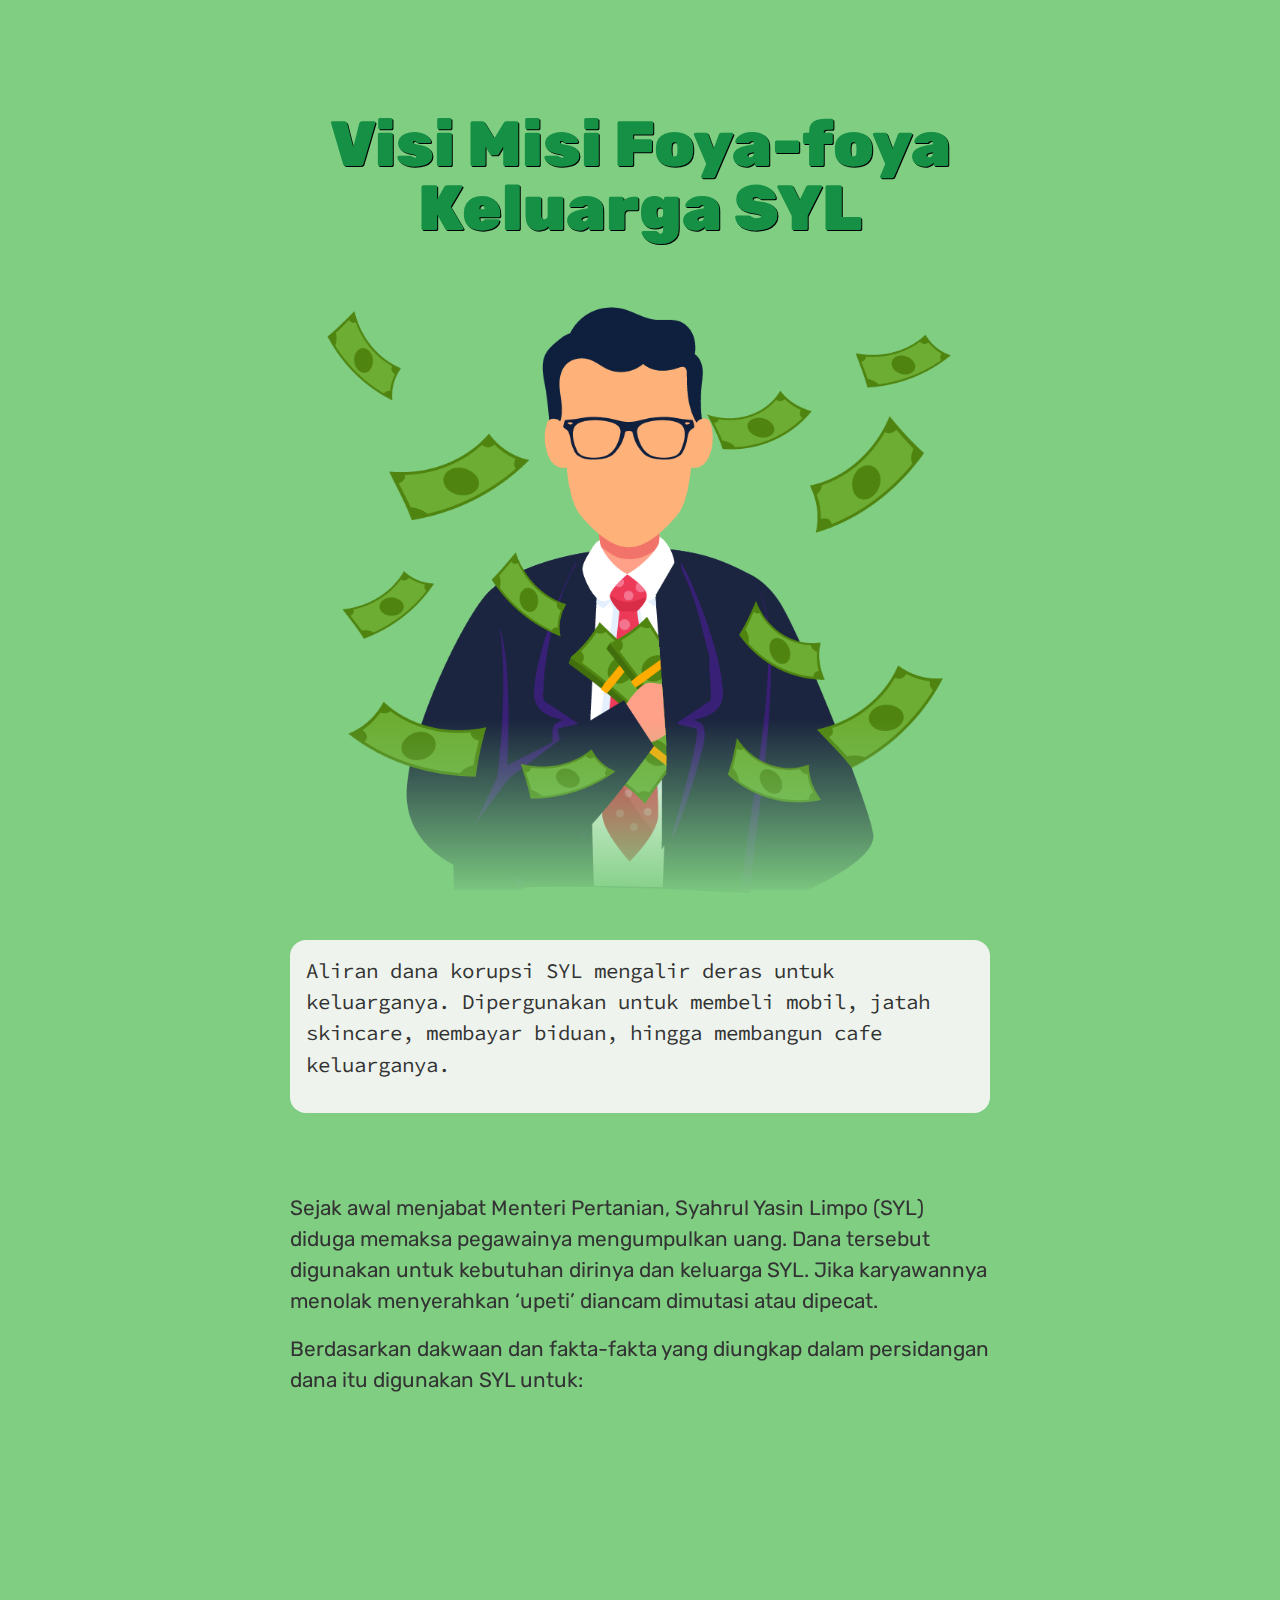
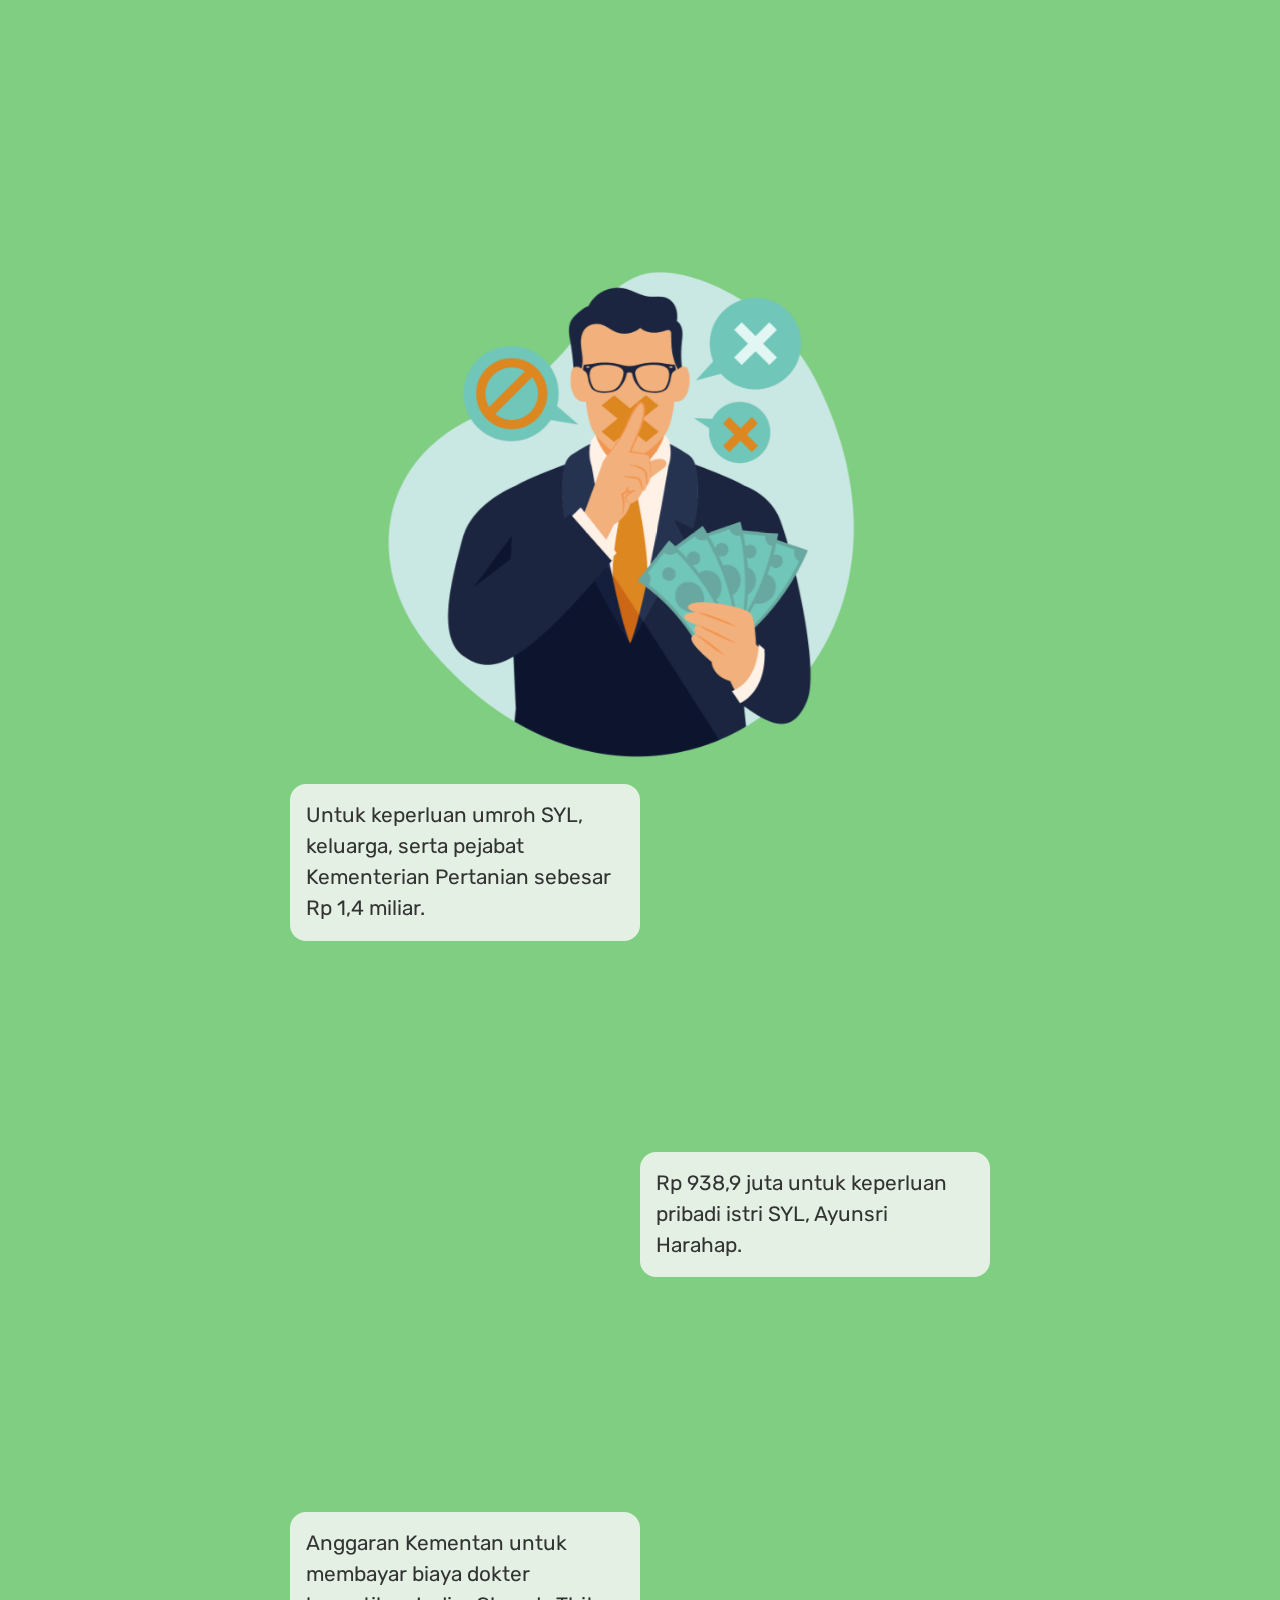
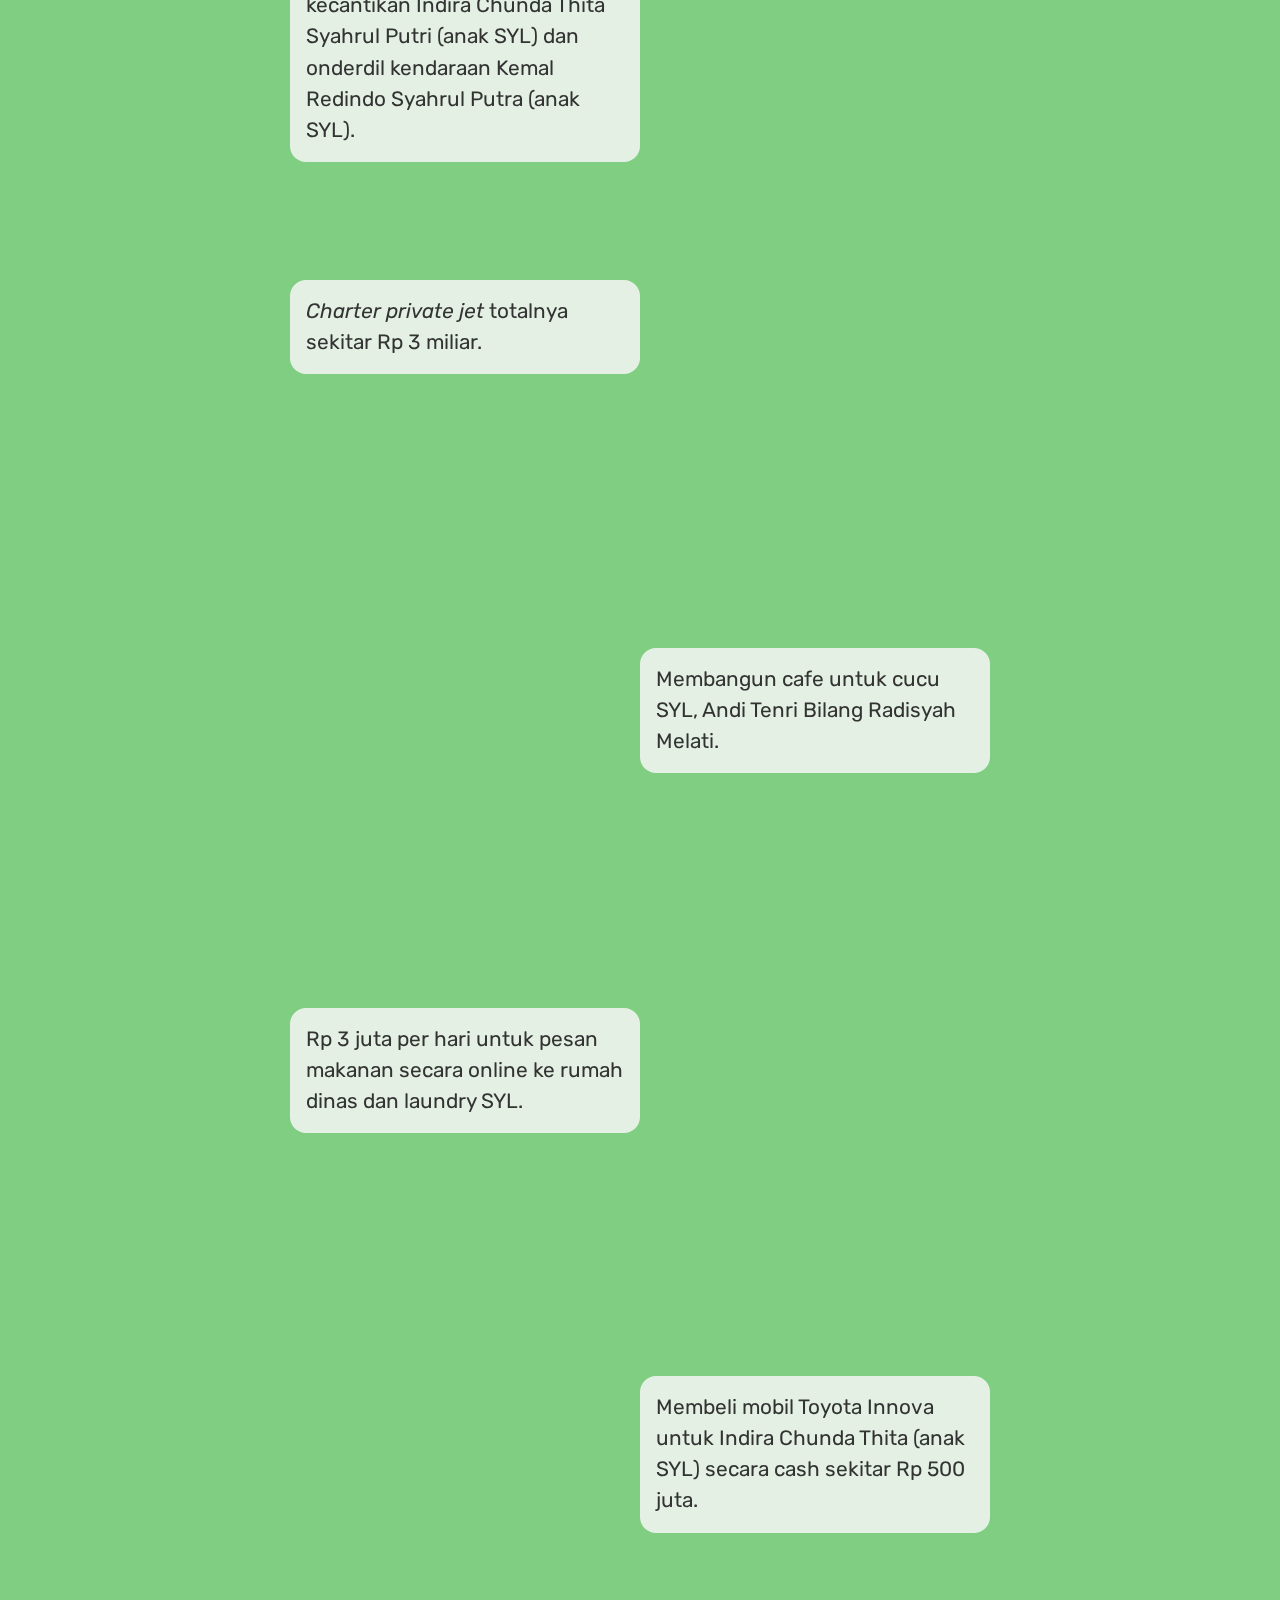
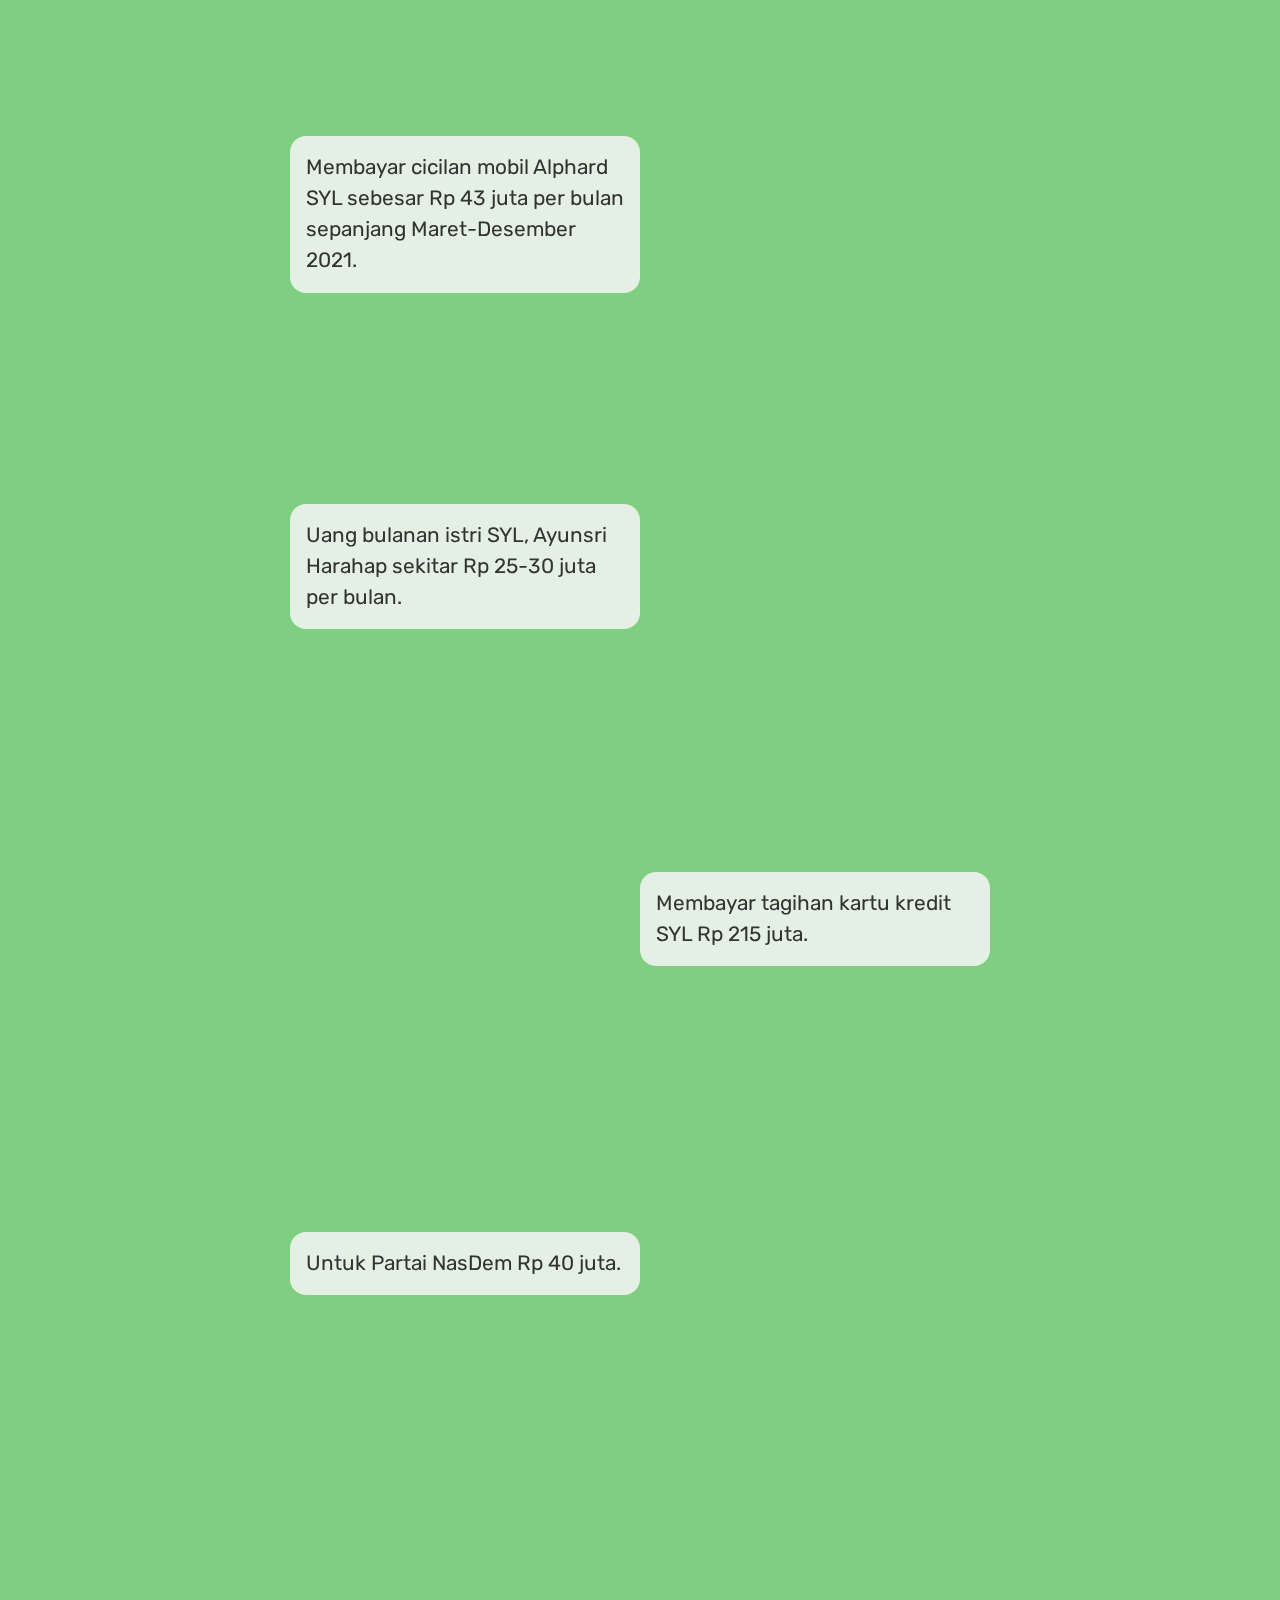
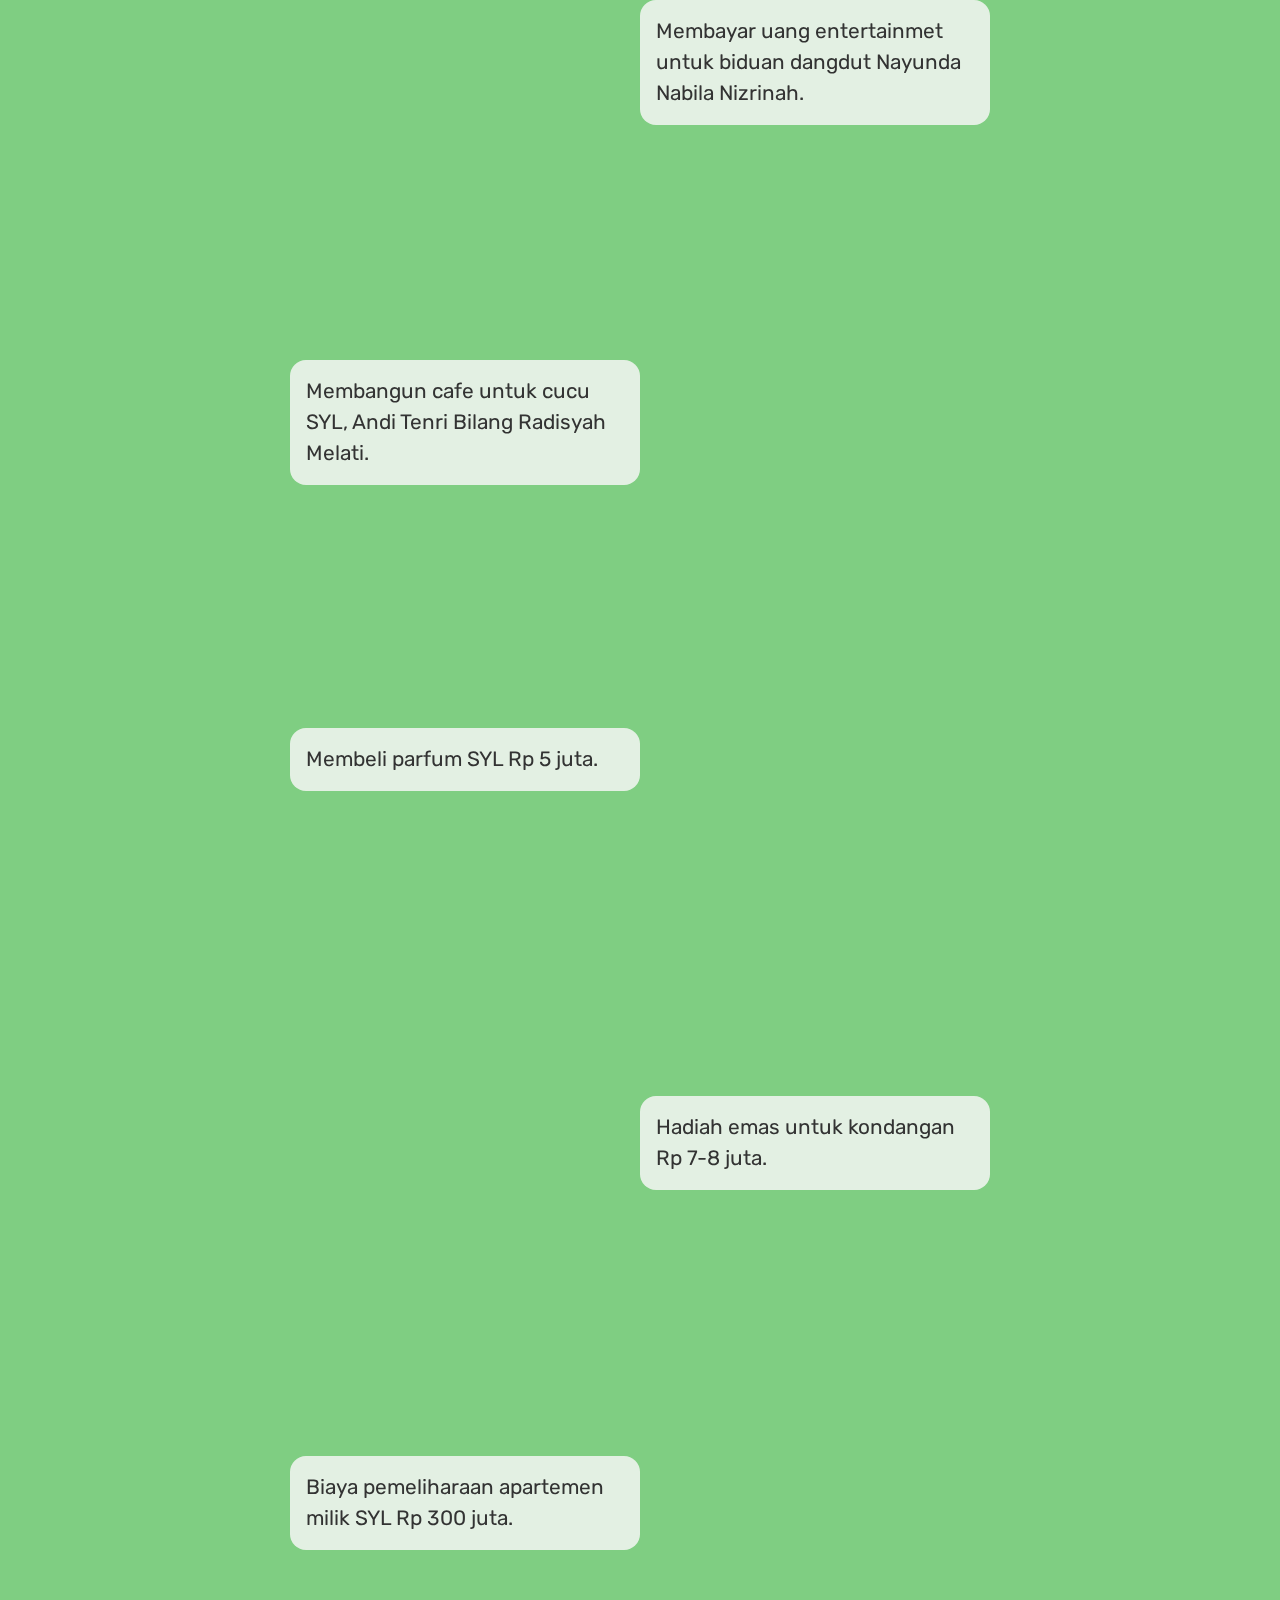
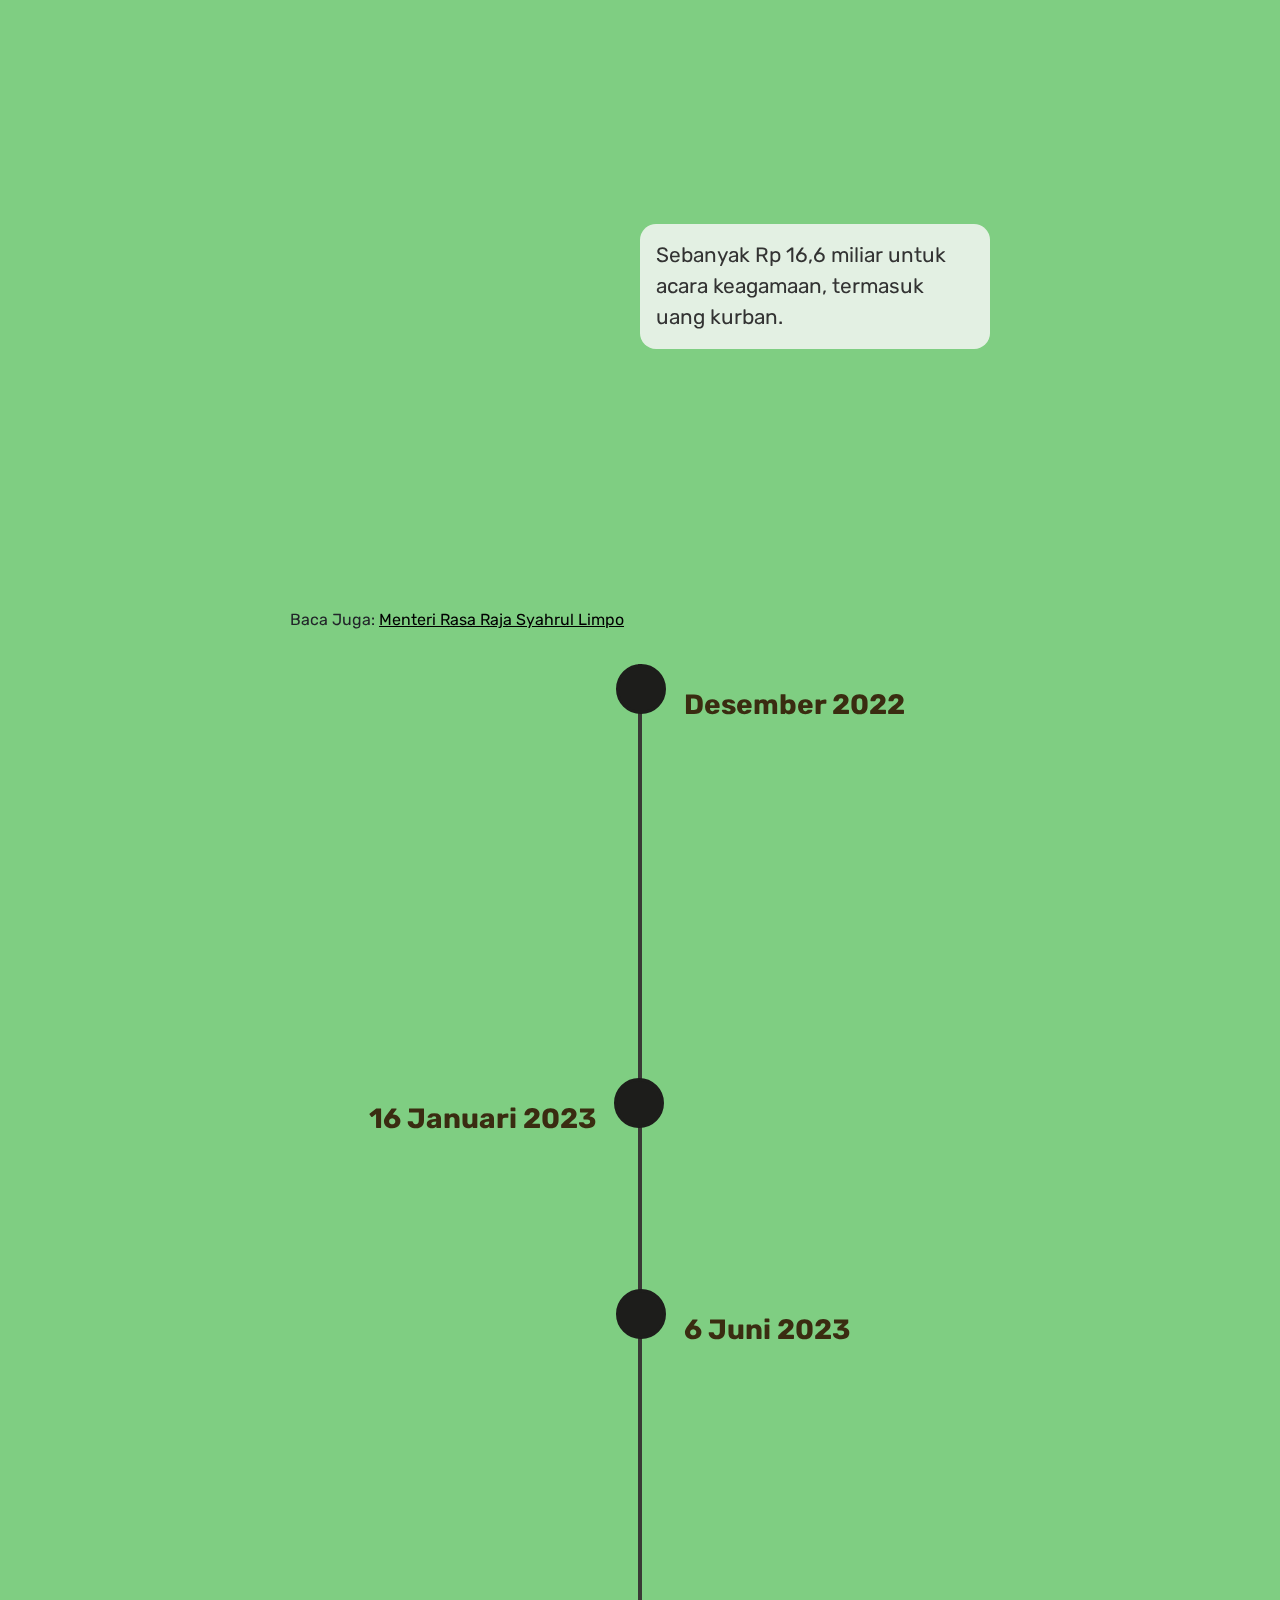
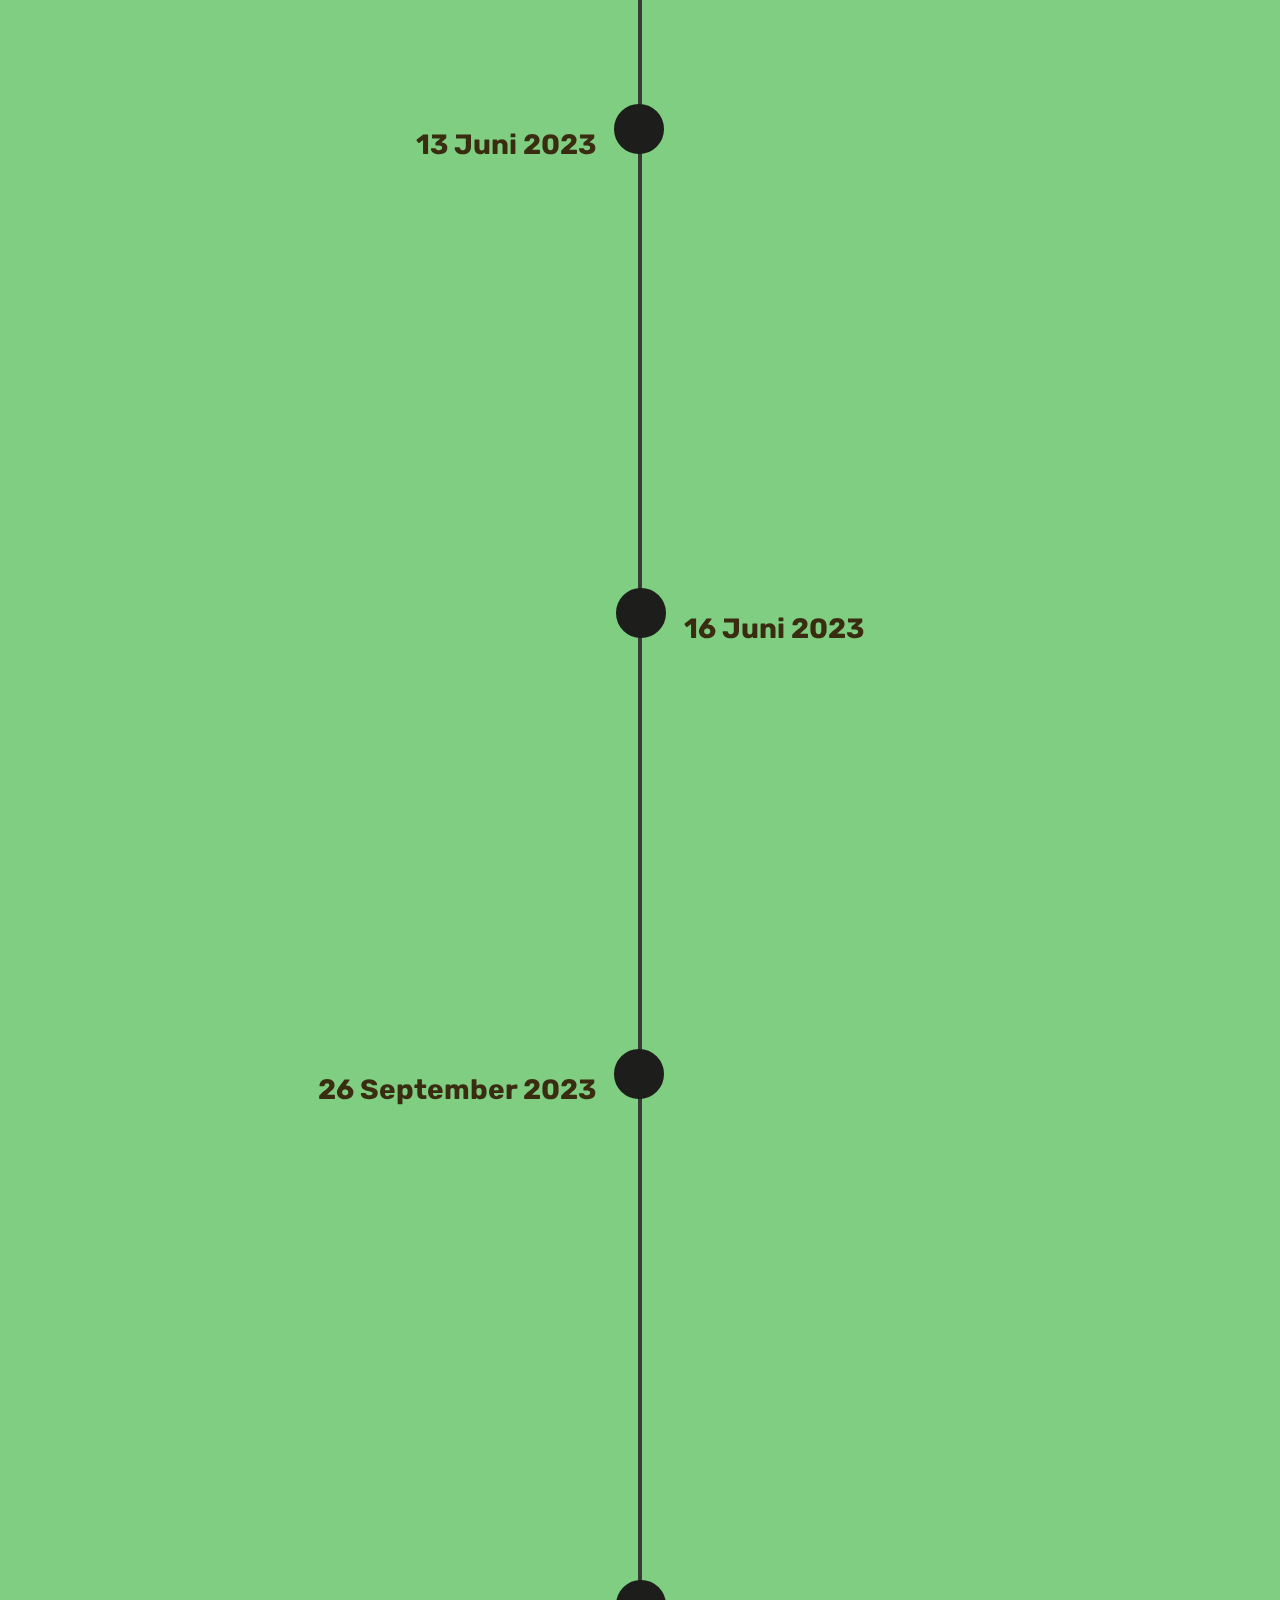
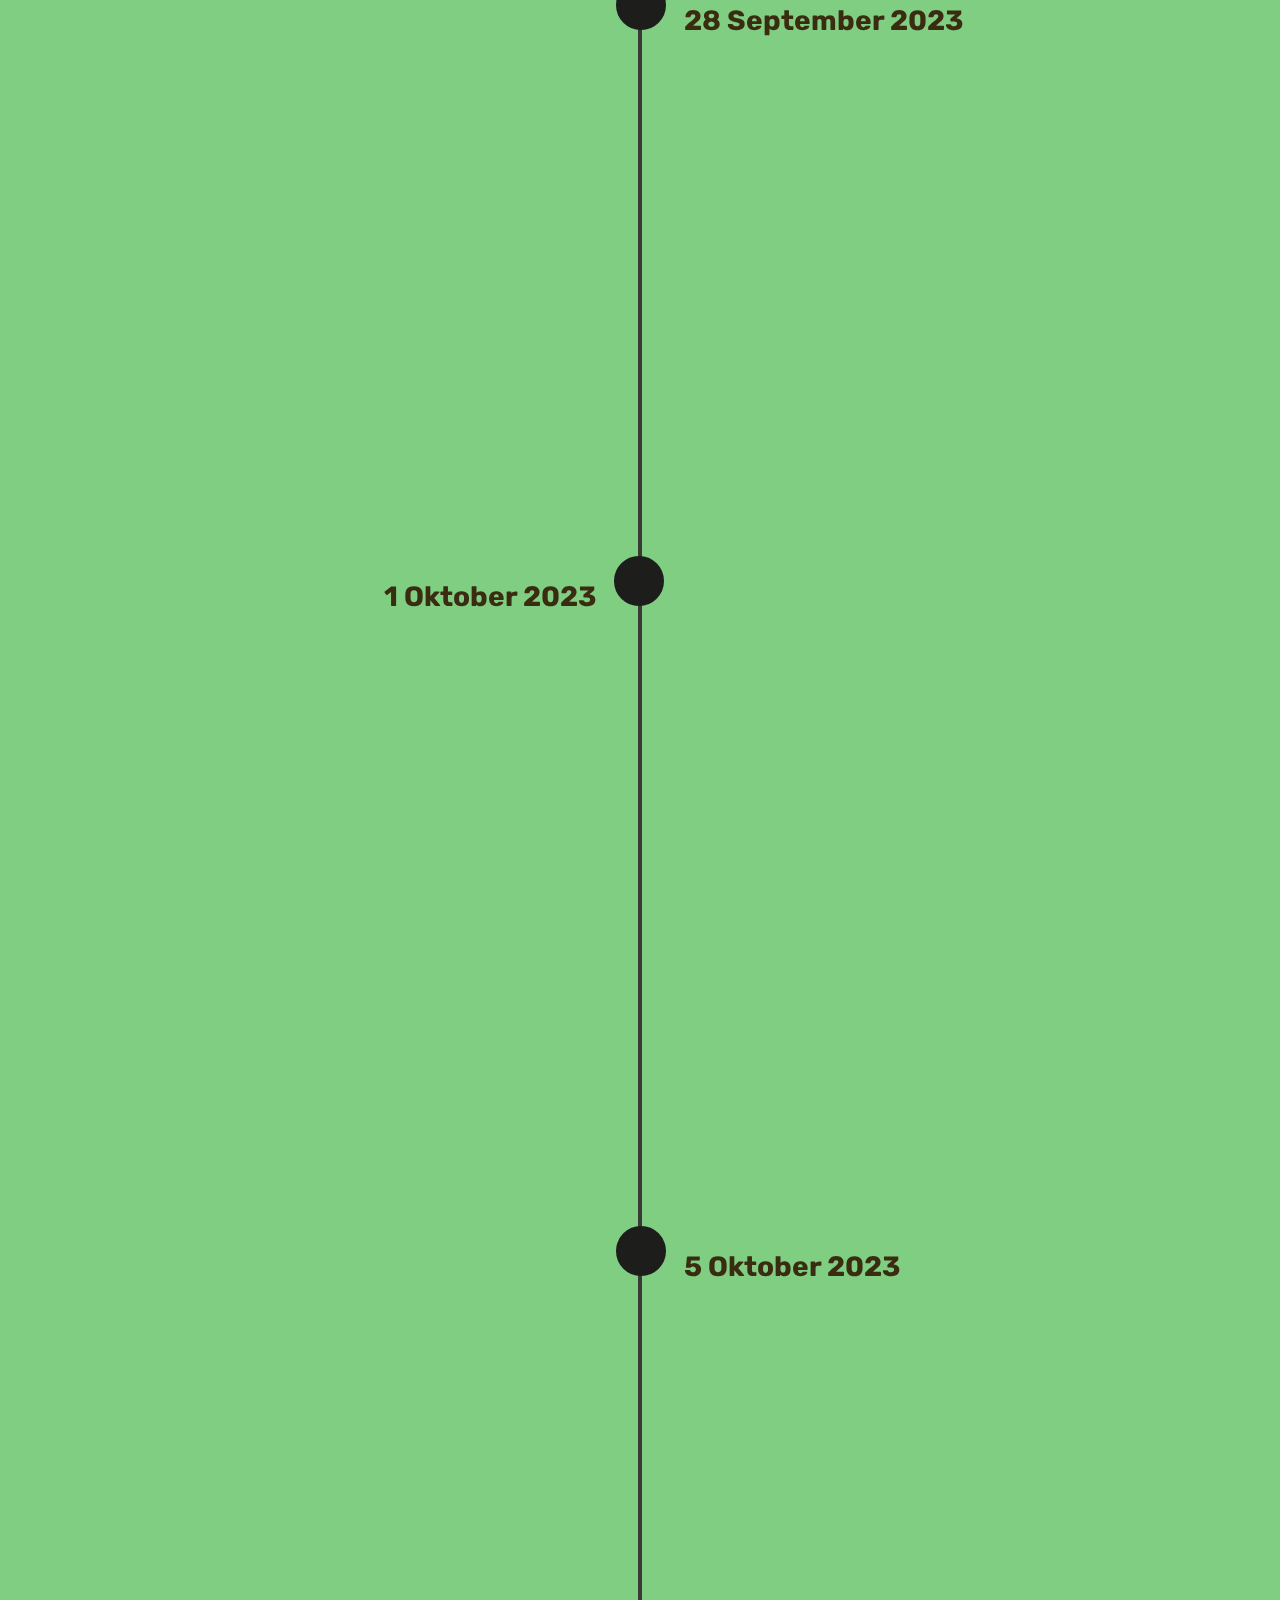
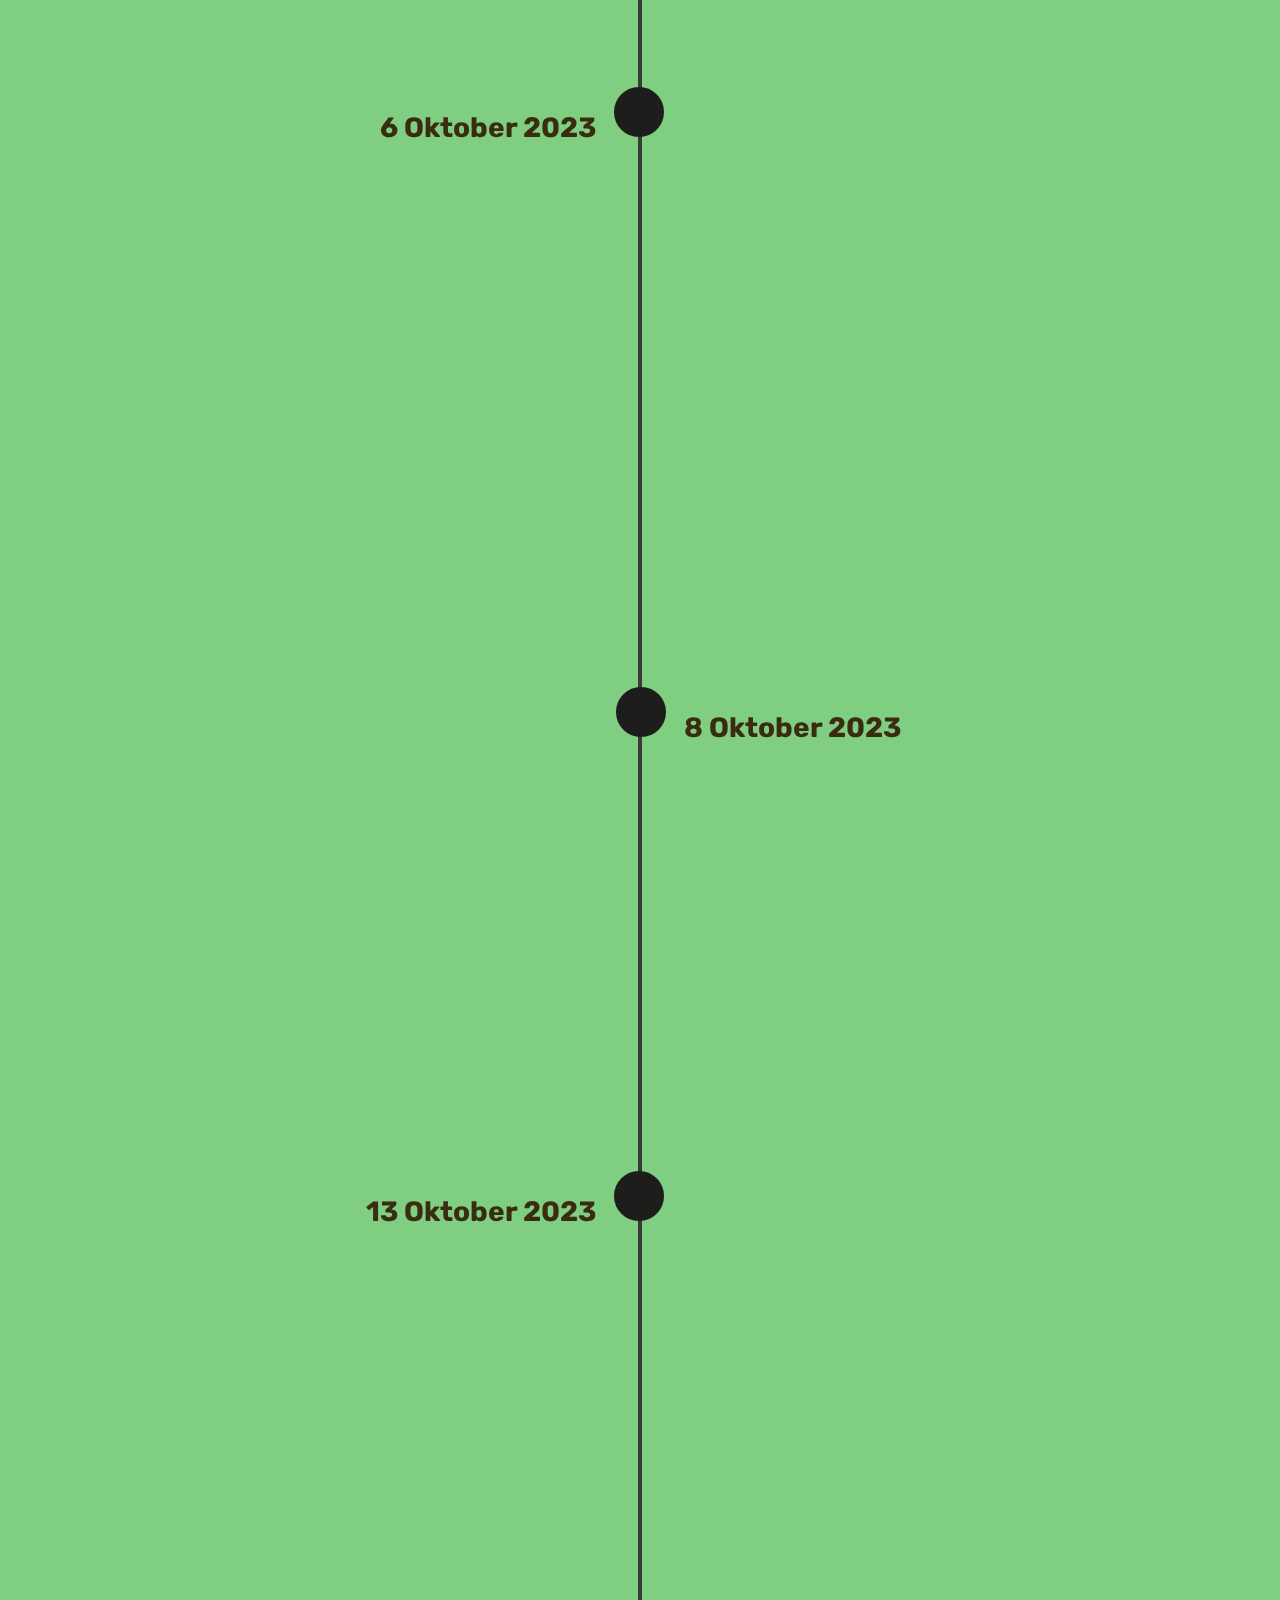
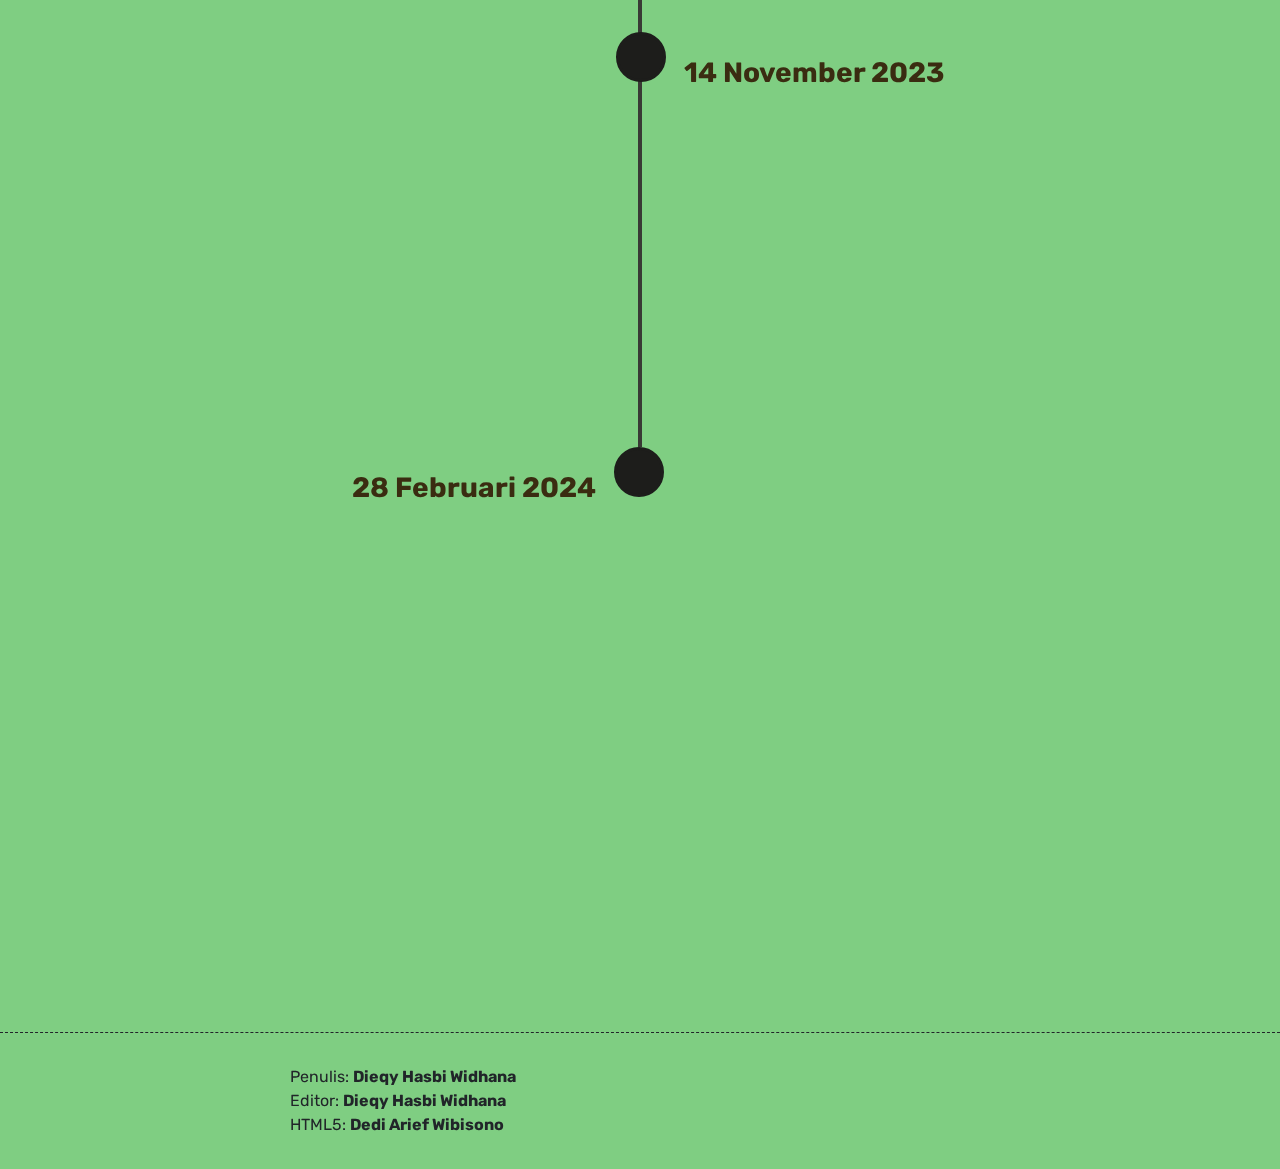
==== commit 7ef2aa50: "frfrf" ====
--- a/index.html
+++ b/index.html
@@ -9,6 +9,7 @@
         <link rel="stylesheet" href="sass/font-awesome.css">
         <link rel="stylesheet" href="sass/slick-theme.css">
         <link rel="stylesheet" href="sass/slick.css">
+        <link rel="stylesheet" href="sass/aos.css">
         <link rel="stylesheet" href="sass/style.css">
     </head>
     <body>
@@ -588,10 +589,32 @@
                     </div>
                 </div>
             </section>
-            <section>
+            <section class="creditx">
                 <div class="wrap-detikx">
-                    <div class="text-center">
-                        <h1>Next Content</h1>
+                    <!-- Penulis: Dieqy Hasbi Widhana -->
+                    <div class="alls">
+                        <div class="alls_job">
+                            Penulis:
+                        </div>
+                        <div class="alls_name">
+                            Dieqy Hasbi Widhana
+                        </div>
+                    </div>
+                    <div class="alls">
+                        <div class="alls_job">
+                            Editor:
+                        </div>
+                        <div class="alls_name">
+                            Dieqy Hasbi Widhana
+                        </div>
+                    </div>
+                    <div class="alls">
+                        <div class="alls_job">
+                            HTML5:
+                        </div>
+                        <div class="alls_name">
+                            Dedi Arief Wibisono
+                        </div>
                     </div>
                 </div>
             </section>
@@ -599,6 +622,7 @@
         <script src="js/jquery-3.5.1.min.js"></script>
         <script src="js/bootstrap.min.js"></script>
         <script src="js/slick.min.js"></script>
+        <script src="js/aos.js"></script>
         <!-- <script src="https://cdnjs.cloudflare.com/ajax/libs/gsap/3.4.0/gsap.min.js"></script>
         <script src="https://cdnjs.cloudflare.com/ajax/libs/gsap/3.4.0/ScrollTrigger.min.js"></script>
         <script src="https://unpkg.com/smooth-scrollbar@latest/dist/smooth-scrollbar.js"></script> -->
--- a/sass/style.css
+++ b/sass/style.css
@@ -1 +1 @@
-﻿@import"https://fonts.googleapis.com/css2?family=Roboto:wght@400;900&Lato:wght@400;900&family=Ubuntu&family=Rubik&family=Paytone+One&family=Source+Code+Pro:wght@400;900&family=Roboto+Slab&family=Mulish&display=swap";.preload{font-family:"Roboto Slab";color:#333;border-bottom:1px dashed #bbb;text-align:center}@media screen and (max-width: 768px){.preload{text-align:left}}.preload p{font-size:1.2rem;margin-bottom:16px}@media screen and (max-width: 768px){.preload p{font-size:1rem}}.labels{background:#840020;padding:4px 8px;color:#fff;text-transform:uppercase;width:fit-content;margin:0 auto 8px;font-size:1rem}@media screen and (max-width: 768px){.labels{margin:0}}.preloader{position:fixed;top:0;bottom:0;left:0;right:0;z-index:999999;background:#fff}.preloader .waiting{position:absolute;transform:translate(-50%, -50%);left:50%;top:50%}.preloader .animate{-webkit-animation-duration:.5s;animation-duration:.5s;-webkit-animation-fill-mode:both;animation-fill-mode:both;-webkit-animation-timing-function:linear;animation-timing-function:linear;animation-iteration-count:infinite;-webkit-animation-iteration-count:infinite;-webkit-animation-name:bounce;animation-name:bounce}@-webkit-keyframes bounce{0%,100%{-webkit-transform:translateX(0)}50%{-webkit-transform:translateX(-10px)}}@keyframes bounce{0%,100%{transform:translateX(0)}50%{transform:translateX(-10px)}}.preloader .bounce{-webkit-animation-name:bounce;animation-name:bounce}section{padding:32px 0;min-height:100vh;z-index:11;position:relative}section h3{color:#ffefe2}section .bg-block{background:#fff;padding:16px;border-radius:16px}section .text-center h3{font-size:2.5rem}section p,section li{font-size:1.3rem;color:#333}@media screen and (max-width: 768px){section p,section li{font-size:1.2rem}}@media screen and (max-width: 400px){section p,section li{font-size:1rem}}.slick-next,.slick-prev{z-index:17 !important;width:40px;height:40px;border-radius:50%;background:rgba(206,147,82,.8)}.slick-next:focus,.slick-next:hover,.slick-prev:focus,.slick-prev:hover{background:rgba(206,147,82,.5)}.slick-next::before,.slick-prev::before{font-family:"fontAwesome" !important;font-size:32px !important;color:#fff !important;font-weight:700 !important}@media screen and (max-width: 766px){.slick-next::before,.slick-prev::before{font-size:32px !important}}.slick-prev{left:-16px !important}@media screen and (max-width: 768px){.slick-prev{left:-16px !important}}.slick-prev::before{content:"" !important}.slick-next{right:-16px !important}@media screen and (max-width: 768px){.slick-next{right:-16px !important}}.slick-next::before{content:"" !important}.sticky-mode{position:sticky;left:0;right:0;top:0;bottom:0;min-height:100vh}.wrap-detikx{width:700px;position:relative;margin:0 auto}@media screen and (max-width: 766px){.wrap-detikx{width:90%;margin:0 auto;display:block}}.totop{position:relative;z-index:19}.firstletter::first-letter{float:left;font-weight:bold;margin-right:8px;font-size:60px;font-size:6rem;line-height:40px;line-height:4rem;height:4rem;text-transform:uppercase}main{overflow-x:clip;background:#7fce82}html,body{position:relative;height:100%;font-family:"Rubik" !important}html h1,html h2,html h3,body h1,body h2,body h3{font-family:"Rubik",sans-serif !important}h4,h5{font-family:"Rubik",sans-serif !important;font-weight:bold}.slick-slide{margin:0 8px}.slick-list{margin:0 -8px}.img{width:100%}.img img{width:100%;height:100%;object-fit:cover}.hello{width:100%;height:auto;margin-top:8px;border-radius:16px;background:rgba(238,244,237,.9);margin-bottom:16px;position:relative}.hello .content{padding:16px 16px;position:relative;z-index:2}.hello .content p{margin-bottom:0}section .nav-pills .nav-link.active,section .nav-pills .show>.nav-link{background:#333;color:#fff}section .nav-pills .nav-link{border-radius:25px}.dashboard-content{display:none}#nav.no_index,#share{z-index:21}#nav.dark{background:linear-gradient(45deg, #333, #000) !important}.footer{z-index:22}.share_icon>a i{font-size:25px !important;line-height:initial !important}@media screen and (max-width: 766px){.share_icon>a i{font-size:16px !important;line-height:initial !important;width:30px !important;height:30px !important}}#nav{background:linear-gradient(45deg, #333, #000) !important}.bg-blues{background:#eee !important}.share_icon>a{padding:0 !important}.baca-detikx .bacajuga_box{display:initial !important}.baca-detikx .bacajuga_box .container{display:none}.baca-detikx .bacajuga{width:100% !important;display:block}.baca-detikx .bacajuga a{display:inline-block;padding:0px;width:47% !important;margin:0 8px;border-radius:24px;position:relative;height:320px;text-align:left}.baca-detikx .bacajuga a::after{border-radius:24px}@media screen and (max-width: 766px){.baca-detikx .bacajuga a{width:100% !important;margin:4px 0}}.baca-detikx .bacajuga a:hover{text-decoration:none;color:orange !important}.baca-detikx .bacajuga a article{position:absolute;top:initial;width:100%;background:linear-gradient(to top, black, transparent);padding:8px 16px;border-radius:24px;bottom:0;transform:initial}.baca-detikx .bacajuga a article h2{font-family:"Rubik" !important;font-size:1.2rem}.haha,.hahad{background:#fff;border-radius:16px;padding:0px 8px;position:absolute;top:165px;right:0}@media screen and (max-width: 768px){.haha,.hahad{display:none;color:#333;top:140px}}.haha:hover,.hahad:hover{background:rgba(206,147,82,.5)}.all-helping{position:absolute;inset:0;background:#fff;text-align:center;width:100%;height:100%;z-index:17}.slider{display:none}.slider.slick-initialized{display:block}.banner{background:#7fce82;z-index:14}.banner .imagex{width:auto;height:80vh;position:absolute;left:50%;top:60%;transform:translate(-50%, -50%)}.banner .imagex::after{content:"";position:absolute;bottom:0;left:0;right:0;height:20vh;background:linear-gradient(to top, #7fce82, transparent)}@media screen and (max-width: 768px){.banner .imagex::after{height:10vh}}@media screen and (max-width: 768px){.banner .imagex{height:60vh;width:100%}}.banner .imagex img{width:100%;height:100%;object-fit:contain}@media screen and (max-width: 768px){.banner .imagex img{object-fit:cover}}.banner .titlex{position:absolute;left:50%;top:20%;text-align:center;transform:translate(-50%, -50%)}@media screen and (max-width: 768px){.banner .titlex{width:90%}}.banner .titlex h2{font-family:"Lato";font-size:4rem;line-height:4rem;font-weight:900;color:#4f8410;text-shadow:1px 1px #000;filter:hue-rotate(45deg)}.quotex-awal{min-height:auto;font-family:"Source Code Pro"}.quotex-awal .hello{background:#eef4ed;padding:16px}.gradient{position:fixed;overflow:hidden;z-index:9;top:0;bottom:0;left:0;width:100%;height:100%;background:#7fce82;right:0}.gradient .bg-bubbles{position:absolute;top:0;left:0;width:100%;height:100%}.gradient .bg-bubbles li{position:absolute;list-style:none;display:block;width:80px;height:80px;opacity:.2;bottom:-320px;animation:square 50s infinite;transition-timing-function:linear;border-radius:4px}.gradient .bg-bubbles li img{width:100%;height:100%;object-fit:contain}.gradient .bg-bubbles li:nth-child(1){left:10%;width:80px;height:80px}.gradient .bg-bubbles li:nth-child(2){left:20%;width:160px;opacity:.2;height:160px;animation-delay:2s;animation-duration:34s;background-color:transparent}.gradient .bg-bubbles li:nth-child(2) img{width:100%;height:100%;object-fit:contain}.gradient .bg-bubbles li:nth-child(3){left:25%;animation-delay:4s}.gradient .bg-bubbles li:nth-child(4){left:40%;width:120px;height:120px;animation-duration:44s}.gradient .bg-bubbles li:nth-child(5){left:70%}.gradient .bg-bubbles li:nth-child(6){left:80%;width:240px;height:240px;animation-delay:3s}.gradient .bg-bubbles li:nth-child(6) img{width:100%;height:100%;object-fit:contain}.gradient .bg-bubbles li:nth-child(7){left:32%;width:320px;height:320px;animation-delay:7s}.gradient .bg-bubbles li:nth-child(8){left:55%;width:40px;height:40px;-webkit-animation-delay:15s;animation-delay:15s;-webkit-animation-duration:80s;animation-duration:80s}.gradient .bg-bubbles li:nth-child(9){left:25%;width:20px;height:20px;animation-delay:2s;animation-duration:80s}.gradient .bg-bubbles li:nth-child(10){left:90%;width:320px;height:320px;animation-delay:22s}@keyframes square{0%{-webkit-transform:translateY(0);transform:translateY(0)}100%{-webkit-transform:translateY(-1500px) rotate(600deg);transform:translateY(-1500px) rotate(600deg)}}.pembukaan{min-height:auto}.pembukaan .daunx{position:absolute;bottom:0;left:15%;width:auto;height:50%}@media screen and (max-width: 768px){.pembukaan .daunx{left:5%;height:20%}}.pembukaan .daunx img{width:100%;height:100%;object-fit:contain}@media screen and (max-width: 768px){.data .wrap-detikx{margin-top:-50vh}}.data .syl-img{position:absolute;bottom:0;width:40%;height:auto;left:50%;transform:translate(-50%, 0%)}@media screen and (max-width: 768px){.data .syl-img{width:100%;transform:translate(-50%, -50%)}}.data .syl-img img{width:100%;height:100%;object-fit:contain}@media screen and (max-width: 768px){.data .syl-img img{object-fit:cover}}.data .mb-80{height:40vh;position:relative}@media screen and (max-width: 768px){.data .mb-80{height:28vh}}.leftx{width:50%}@media screen and (max-width: 768px){.leftx{width:75%}}.rightx{width:50%;position:absolute;right:0}@media screen and (max-width: 768px){.rightx{width:75%}}.lihat-naskah{background:transparent;position:relative;z-index:10}.lihat-naskah a {color:#fff !important}.lihat-naskah a :hover{text-decoration:none}.lihat-naskah .imgx{width:200px;height:auto;display:inline-block}.lihat-naskah .imgx img{width:100%;height:100%;object-fit:contain}.lihat-naskah .judulx{color:#000 !important;display:inline-block;text-decoration:underline}.timeline{position:relative}.timeline__bg{position:absolute;left:0;top:0;width:320px;opacity:.5}.timeline__bg img{width:100%;height:100%;object-fit:contain}.timeline img{max-width:100%;border-radius:6px 6px 0 0}.timeline .ag-format-container{margin:0 auto}.timeline .ag-timeline_title-box{padding:0 0 30px;text-align:center}.timeline .ag-timeline_tagline{font-size:40px;color:#54595f}.timeline .ag-timeline_title{background-image:url(https://raw.githubusercontent.com/SochavaAG/example-mycode/master/pens/timeline/images/bg.jpg);background-repeat:no-repeat;background-position:50% 50%;background-size:cover;-webkit-background-clip:text;background-clip:text;text-fill-color:transparent;color:transparent;font-size:80px}.timeline .ag-timeline_item{margin:0 0 50px;position:relative}.timeline .ag-timeline_item:nth-child(2n){text-align:right}.timeline .ag-timeline{display:inline-block;width:100%;max-width:100%;margin:0 auto;position:relative}.timeline .ag-timeline_line{width:4px;background-color:#393935;position:absolute;top:2px;left:50%;bottom:0;-webkit-transform:translateX(-50%);-moz-transform:translateX(-50%);-ms-transform:translateX(-50%);-o-transform:translateX(-50%);transform:translateX(-50%)}.timeline .ag-timeline_line-progress{width:100%;height:20%;background-color:#cdcecf;position:relative}.timeline .ag-timeline_line-progress .imgs{position:absolute;bottom:-42px;width:100px;left:-50px;height:100px;z-index:999;max-width:initial}.timeline .ag-timeline_line-progress .imgs img{width:100%;height:100%;object-fit:contain}.timeline .ag-timeline-card_box{padding:0 0 20px 50%}.timeline .ag-timeline_item:nth-child(2n) .ag-timeline-card_box{padding:0 50% 20px 0}.timeline .ag-timeline-card_point-box{display:inline-block;margin:0 14px 0 -24px}.timeline .ag-timeline_item:nth-child(2n) .ag-timeline-card_point-box{margin:0 -24px 0 14px}.timeline .ag-timeline-card_point{height:50px;position:relative;line-height:50px;width:50px;border:3px solid #1d1d1b;background-color:#1d1d1b;text-align:center;font-size:25px;color:#fff;-webkit-border-radius:50%;-moz-border-radius:50%;border-radius:50%}.timeline .ag-timeline-card_point .tembakan{opacity:0}.timeline .js-ag-active .ag-timeline-card_point{background-color:#ffb300;position:relative}.timeline .js-ag-active .ag-timeline-card_point .tembakan{opacity:1}.timeline .ag-timeline-card_meta-box{display:inline-block}.timeline .ag-timeline-card_meta{margin:10px 0 0;font-weight:bold;font-size:28px;color:#3a2c11}.timeline .ag-timeline-card_item{display:inline-block;width:45%;position:relative;margin:-77px 0 0;opacity:0;-webkit-border-radius:6px;-moz-border-radius:6px;border-radius:6px;-webkit-box-shadow:0 0 0 0 rgba(0,0,0,.5);-moz-box-shadow:0 0 0 0 rgba(0,0,0,.5);-o-box-shadow:0 0 0 0 rgba(0,0,0,.5);box-shadow:0 0 0 0 rgba(0,0,0,.5);-webkit-transition:-webkit-transform .5s,opacity .5s;-moz-transition:-moz-transform .5s,opacity .5s;-o-transition:-o-transform .5s,opacity .5s;transition:transform .5s,opacity .5s;position:relative}.timeline .ag-timeline-card_item::before{content:"";left:0;top:0;bottom:0;right:0;border-radius:6px;position:absolute}.timeline .ag-timeline_item:nth-child(2n+1) .ag-timeline-card_item{-webkit-transform:translateX(-200%);-moz-transform:translateX(-200%);-ms-transform:translateX(-200%);-o-transform:translateX(-200%);transform:translateX(-200%)}.timeline .ag-timeline_item:nth-child(2n) .ag-timeline-card_item{-webkit-transform:translateX(200%);-moz-transform:translateX(200%);-ms-transform:translateX(200%);-o-transform:translateX(200%);transform:translateX(200%)}.timeline .js-ag-active.ag-timeline_item:nth-child(2n+1) .ag-timeline-card_item,.timeline .js-ag-active.ag-timeline_item:nth-child(2n) .ag-timeline-card_item{opacity:1;-webkit-transform:translateX(0);-moz-transform:translateX(0);-ms-transform:translateX(0);-o-transform:translateX(0);transform:translateX(0)}.timeline .ag-timeline-card_arrow{height:18px;width:18px;margin-top:20px;background-color:#517d52;z-index:-1;position:absolute;top:0;right:0;-webkit-transform:rotate(45deg);-moz-transform:rotate(45deg);-ms-transform:rotate(45deg);-o-transform:rotate(45deg);transform:rotate(45deg)}.timeline .ag-timeline_item:nth-child(2n+1) .ag-timeline-card_arrow{margin-left:calc(-18px / 2);margin-right:calc(-18px / 2)}.timeline .ag-timeline_item:nth-child(2n) .ag-timeline-card_arrow{margin-left:-10px;right:auto;left:0}.timeline .ag-timeline-card_img{width:100%;border-radius:6px 6px 0 0}.timeline .ag-timeline-card_info{padding:20px 30px;border-radius:6px;position:relative;z-index:20}.timeline .ag-timeline-card_title{display:none;margin:10px 0 0;font-weight:bold;font-size:28px;color:#f5bd4c}@media screen and (max-width: 766px){.timeline .ag-timeline-card_title{font-size:20px;line-height:30px}}.timeline .ag-timeline-card_desc{line-height:1.45;font-size:16px;color:#cecece}@media only screen and (max-width: 979px){.timeline .ag-timeline_line{left:30px}.timeline .ag-timeline_item:nth-child(2n){text-align:left}.timeline .ag-timeline-card_box,.timeline .ag-timeline_item:nth-child(2n) .ag-timeline-card_box{padding:0 0 20px}.timeline .ag-timeline-card_meta-box{display:none}.timeline .ag-timeline-card_point-box,.timeline .ag-timeline_item:nth-child(2n) .ag-timeline-card_point-box{margin:0 0 0 8px}.timeline .ag-timeline-card_point{height:40px;line-height:40px;width:40px}.timeline .ag-timeline-card_item{width:auto;margin:-65px 0 0 75px}.timeline .ag-timeline_item:nth-child(2n+1) .ag-timeline-card_item,.timeline .ag-timeline_item:nth-child(2n) .ag-timeline-card_item{-webkit-transform:translateX(200%);-moz-transform:translateX(200%);-ms-transform:translateX(200%);-o-transform:translateX(200%);transform:translateX(200%)}.timeline .ag-timeline_item:nth-child(2n+1) .ag-timeline-card_arrow{right:auto;left:0}.timeline .ag-timeline-card_title{display:block}.timeline .ag-timeline-card_arrow{margin-top:12px}}@media only screen and (max-width: 767px){.timeline .ag-format-container{width:96%}.timeline .ag-timeline-card_img{height:auto;width:auto}}@media only screen and (max-width: 639px){.timeline .ag-timeline_title{font-size:60px}.timeline .ag-timeline-card_info{padding:10px}.timeline .ag-timeline-card_desc{font-size:14px}}@media(min-width: 768px)and (max-width: 979px){.timeline .ag-format-container{width:750px}}@media(min-width: 980px)and (max-width: 1161px){.timeline .ag-format-container{width:960px}}.timeline .ag-timeline-card_inner{background:#517d52;border-radius:6px}.timeline .ag-timeline-card_img-box{width:100%;height:250px}.timeline .ag-timeline-card_img-box img{width:100%;height:100%;object-fit:cover}.font-big{font-size:8rem !important;position:absolute;left:50%;top:35%;transform:translate(-50%, -50%);color:#fff}/*# sourceMappingURL=style.css.map */
+﻿@import"https://fonts.googleapis.com/css2?family=Roboto:wght@400;900&Lato:wght@400;900&family=Ubuntu&family=Rubik&family=Paytone+One&family=Source+Code+Pro:wght@400;900&family=Roboto+Slab&family=Mulish&display=swap";.preload{font-family:"Roboto Slab";color:#333;border-bottom:1px dashed #bbb;text-align:center}@media screen and (max-width: 768px){.preload{text-align:left}}.preload p{font-size:1.2rem;margin-bottom:16px}@media screen and (max-width: 768px){.preload p{font-size:1rem}}.labels{background:#840020;padding:4px 8px;color:#fff;text-transform:uppercase;width:fit-content;margin:0 auto 8px;font-size:1rem}@media screen and (max-width: 768px){.labels{margin:0}}.preloader{position:fixed;top:0;bottom:0;left:0;right:0;z-index:999999;background:#fff}.preloader .waiting{position:absolute;transform:translate(-50%, -50%);left:50%;top:50%}.preloader .animate{-webkit-animation-duration:.5s;animation-duration:.5s;-webkit-animation-fill-mode:both;animation-fill-mode:both;-webkit-animation-timing-function:linear;animation-timing-function:linear;animation-iteration-count:infinite;-webkit-animation-iteration-count:infinite;-webkit-animation-name:bounce;animation-name:bounce}@-webkit-keyframes bounce{0%,100%{-webkit-transform:translateX(0)}50%{-webkit-transform:translateX(-10px)}}@keyframes bounce{0%,100%{transform:translateX(0)}50%{transform:translateX(-10px)}}.preloader .bounce{-webkit-animation-name:bounce;animation-name:bounce}section{padding:32px 0;min-height:100vh;z-index:11;position:relative}section h3{color:#ffefe2}section .bg-block{background:#fff;padding:16px;border-radius:16px}section .text-center h3{font-size:2.5rem}section p,section li{font-size:1.3rem;color:#333}@media screen and (max-width: 768px){section p,section li{font-size:1.2rem}}@media screen and (max-width: 400px){section p,section li{font-size:1rem}}.slick-next,.slick-prev{z-index:17 !important;width:40px;height:40px;border-radius:50%;background:rgba(206,147,82,.8)}.slick-next:focus,.slick-next:hover,.slick-prev:focus,.slick-prev:hover{background:rgba(206,147,82,.5)}.slick-next::before,.slick-prev::before{font-family:"fontAwesome" !important;font-size:32px !important;color:#fff !important;font-weight:700 !important}@media screen and (max-width: 766px){.slick-next::before,.slick-prev::before{font-size:32px !important}}.slick-prev{left:-16px !important}@media screen and (max-width: 768px){.slick-prev{left:-16px !important}}.slick-prev::before{content:"" !important}.slick-next{right:-16px !important}@media screen and (max-width: 768px){.slick-next{right:-16px !important}}.slick-next::before{content:"" !important}.sticky-mode{position:sticky;left:0;right:0;top:0;bottom:0;min-height:100vh}.wrap-detikx{width:700px;position:relative;margin:0 auto}@media screen and (max-width: 766px){.wrap-detikx{width:90%;margin:0 auto;display:block}}.totop{position:relative;z-index:19}.firstletter::first-letter{float:left;font-weight:bold;margin-right:8px;font-size:60px;font-size:6rem;line-height:40px;line-height:4rem;height:4rem;text-transform:uppercase}main{overflow-x:clip;background:#7fce82}html,body{position:relative;height:100%;font-family:"Rubik" !important}html h1,html h2,html h3,body h1,body h2,body h3{font-family:"Rubik",sans-serif !important}h4,h5{font-family:"Rubik",sans-serif !important;font-weight:bold}.slick-slide{margin:0 8px}.slick-list{margin:0 -8px}.img{width:100%}.img img{width:100%;height:100%;object-fit:cover}.hello{width:100%;height:auto;margin-top:8px;border-radius:16px;background:rgba(238,244,237,.9);margin-bottom:16px;position:relative}.hello .content{padding:16px 16px;position:relative;z-index:2}.hello .content p{margin-bottom:0}section .nav-pills .nav-link.active,section .nav-pills .show>.nav-link{background:#333;color:#fff}section .nav-pills .nav-link{border-radius:25px}.dashboard-content{display:none}#nav.no_index,#share{z-index:21}#nav.dark{background:linear-gradient(45deg, #333, #369159) !important}.footer{z-index:22}.share_icon>a i{font-size:25px !important;line-height:initial !important}@media screen and (max-width: 766px){.share_icon>a i{font-size:16px !important;line-height:initial !important;width:30px !important;height:30px !important}}#nav{background:linear-gradient(45deg, #333, #369159) !important}.bg-blues{background:#7fce82 !important}.share_icon>a{padding:0 !important}.baca-detikx .bacajuga_box{display:initial !important}.baca-detikx .bacajuga_box .container{display:none}.baca-detikx .bacajuga{width:100% !important;display:block}.baca-detikx .bacajuga a{display:inline-block;padding:0px;width:47% !important;margin:0 8px;border-radius:24px;position:relative;height:320px;text-align:left}.baca-detikx .bacajuga a::after{border-radius:24px}@media screen and (max-width: 766px){.baca-detikx .bacajuga a{width:100% !important;margin:4px 0}}.baca-detikx .bacajuga a:hover{text-decoration:none;color:orange !important}.baca-detikx .bacajuga a article{position:absolute;top:initial;width:100%;background:linear-gradient(to top, black, transparent);padding:8px 16px;border-radius:24px;bottom:0;transform:initial}.baca-detikx .bacajuga a article h2{font-family:"Rubik" !important;font-size:1.2rem}.haha,.hahad{background:#fff;border-radius:16px;padding:0px 8px;position:absolute;top:165px;right:0}@media screen and (max-width: 768px){.haha,.hahad{display:none;color:#333;top:140px}}.haha:hover,.hahad:hover{background:rgba(206,147,82,.5)}.all-helping{position:absolute;inset:0;background:#fff;text-align:center;width:100%;height:100%;z-index:17}.slider{display:none}.slider.slick-initialized{display:block}.banner{background:#7fce82;z-index:14}.banner .imagex{width:auto;height:80vh;position:absolute;left:50%;top:60%;transform:translate(-50%, -50%)}.banner .imagex::after{content:"";position:absolute;bottom:0;left:0;right:0;height:20vh;background:linear-gradient(to top, #7fce82, transparent)}@media screen and (max-width: 768px){.banner .imagex::after{height:10vh}}@media screen and (max-width: 768px){.banner .imagex{height:60vh;width:100%}}.banner .imagex img{width:100%;height:100%;object-fit:contain}@media screen and (max-width: 768px){.banner .imagex img{object-fit:cover}}.banner .titlex{position:absolute;left:50%;top:20%;text-align:center;transform:translate(-50%, -50%)}@media screen and (max-width: 768px){.banner .titlex{width:90%;top:27%}}.banner .titlex h2{font-family:"Lato";font-size:4rem;line-height:4rem;font-weight:900;color:#4f8410;text-shadow:1px 1px #000;filter:hue-rotate(45deg)}.quotex-awal{min-height:auto;font-family:"Source Code Pro"}.quotex-awal .hello{background:#eef4ed;padding:16px}.gradient{position:fixed;overflow:hidden;z-index:9;top:0;bottom:0;left:0;width:100%;height:100%;background:#7fce82;right:0}.gradient .bg-bubbles{position:absolute;top:0;left:0;width:100%;height:100%}.gradient .bg-bubbles li{position:absolute;list-style:none;display:block;width:80px;height:80px;opacity:.2;bottom:-320px;animation:square 50s infinite;transition-timing-function:linear;border-radius:4px}.gradient .bg-bubbles li img{width:100%;height:100%;object-fit:contain}.gradient .bg-bubbles li:nth-child(1){left:10%;width:80px;height:80px}.gradient .bg-bubbles li:nth-child(2){left:20%;width:160px;opacity:.2;height:160px;animation-delay:2s;animation-duration:34s;background-color:transparent}.gradient .bg-bubbles li:nth-child(2) img{width:100%;height:100%;object-fit:contain}.gradient .bg-bubbles li:nth-child(3){left:25%;animation-delay:4s}.gradient .bg-bubbles li:nth-child(4){left:40%;width:120px;height:120px;animation-duration:44s}.gradient .bg-bubbles li:nth-child(5){left:70%}.gradient .bg-bubbles li:nth-child(6){left:80%;width:240px;height:240px;animation-delay:3s}.gradient .bg-bubbles li:nth-child(6) img{width:100%;height:100%;object-fit:contain}.gradient .bg-bubbles li:nth-child(7){left:32%;width:320px;height:320px;animation-delay:7s}.gradient .bg-bubbles li:nth-child(8){left:55%;width:40px;height:40px;-webkit-animation-delay:15s;animation-delay:15s;-webkit-animation-duration:80s;animation-duration:80s}.gradient .bg-bubbles li:nth-child(9){left:25%;width:20px;height:20px;animation-delay:2s;animation-duration:80s}.gradient .bg-bubbles li:nth-child(10){left:90%;width:320px;height:320px;animation-delay:22s}@keyframes square{0%{-webkit-transform:translateY(0);transform:translateY(0)}100%{-webkit-transform:translateY(-1500px) rotate(600deg);transform:translateY(-1500px) rotate(600deg)}}.pembukaan{min-height:auto}.pembukaan .daunx{position:absolute;bottom:0;left:15%;width:auto;height:50%}@media screen and (max-width: 768px){.pembukaan .daunx{left:5%;height:20%}}.pembukaan .daunx img{width:100%;height:100%;object-fit:contain}@media screen and (max-width: 768px){.data .wrap-detikx{margin-top:-50vh}}.data .syl-img{position:absolute;bottom:0;width:40%;height:auto;left:50%;transform:translate(-50%, 0%)}@media screen and (max-width: 768px){.data .syl-img{width:100%;transform:translate(-50%, -50%)}}.data .syl-img img{width:100%;height:100%;object-fit:contain}@media screen and (max-width: 768px){.data .syl-img img{object-fit:cover}}.data .mb-80{height:40vh;position:relative}@media screen and (max-width: 768px){.data .mb-80{height:28vh}}.leftx{width:50%}@media screen and (max-width: 768px){.leftx{width:75%}}.rightx{width:50%;position:absolute;right:0}@media screen and (max-width: 768px){.rightx{width:75%}}.lihat-naskah{background:transparent;position:relative;z-index:10}.lihat-naskah a {color:#fff !important}.lihat-naskah a :hover{text-decoration:none}.lihat-naskah .imgx{width:200px;height:auto;display:inline-block}.lihat-naskah .imgx img{width:100%;height:100%;object-fit:contain}.lihat-naskah .judulx{color:#000 !important;display:inline-block;text-decoration:underline}.creditx{min-height:auto;border-top:1px dashed}.creditx p{margin-bottom:0}.creditx .alls{display:block}.creditx .alls_name{font-weight:bold}.creditx .alls_job,.creditx .alls_name{display:inline-block}.timeline{position:relative}.timeline__bg{position:absolute;left:0;top:0;width:320px;opacity:.5}.timeline__bg img{width:100%;height:100%;object-fit:contain}.timeline img{max-width:100%;border-radius:6px 6px 0 0}.timeline .ag-format-container{margin:0 auto}.timeline .ag-timeline_title-box{padding:0 0 30px;text-align:center}.timeline .ag-timeline_tagline{font-size:40px;color:#54595f}.timeline .ag-timeline_title{background-image:url(https://raw.githubusercontent.com/SochavaAG/example-mycode/master/pens/timeline/images/bg.jpg);background-repeat:no-repeat;background-position:50% 50%;background-size:cover;-webkit-background-clip:text;background-clip:text;text-fill-color:transparent;color:transparent;font-size:80px}.timeline .ag-timeline_item{margin:0 0 50px;position:relative}.timeline .ag-timeline_item:nth-child(2n){text-align:right}.timeline .ag-timeline{display:inline-block;width:100%;max-width:100%;margin:0 auto;position:relative}.timeline .ag-timeline_line{width:4px;background-color:#393935;position:absolute;top:2px;left:50%;bottom:0;-webkit-transform:translateX(-50%);-moz-transform:translateX(-50%);-ms-transform:translateX(-50%);-o-transform:translateX(-50%);transform:translateX(-50%)}.timeline .ag-timeline_line-progress{width:100%;height:20%;background-color:#cdcecf;position:relative}.timeline .ag-timeline_line-progress .imgs{position:absolute;bottom:-42px;width:100px;left:-50px;height:100px;z-index:999;max-width:initial}.timeline .ag-timeline_line-progress .imgs img{width:100%;height:100%;object-fit:contain}.timeline .ag-timeline-card_box{padding:0 0 20px 50%}.timeline .ag-timeline_item:nth-child(2n) .ag-timeline-card_box{padding:0 50% 20px 0}.timeline .ag-timeline-card_point-box{display:inline-block;margin:0 14px 0 -24px}.timeline .ag-timeline_item:nth-child(2n) .ag-timeline-card_point-box{margin:0 -24px 0 14px}.timeline .ag-timeline-card_point{height:50px;position:relative;line-height:50px;width:50px;border:3px solid #1d1d1b;background-color:#1d1d1b;text-align:center;font-size:25px;color:#fff;-webkit-border-radius:50%;-moz-border-radius:50%;border-radius:50%}.timeline .ag-timeline-card_point .tembakan{opacity:0}.timeline .js-ag-active .ag-timeline-card_point{background-color:#ffb300;position:relative}.timeline .js-ag-active .ag-timeline-card_point .tembakan{opacity:1}.timeline .ag-timeline-card_meta-box{display:inline-block}.timeline .ag-timeline-card_meta{margin:10px 0 0;font-weight:bold;font-size:28px;color:#3a2c11}.timeline .ag-timeline-card_item{display:inline-block;width:45%;position:relative;margin:-77px 0 0;opacity:0;-webkit-border-radius:6px;-moz-border-radius:6px;border-radius:6px;-webkit-box-shadow:0 0 0 0 rgba(0,0,0,.5);-moz-box-shadow:0 0 0 0 rgba(0,0,0,.5);-o-box-shadow:0 0 0 0 rgba(0,0,0,.5);box-shadow:0 0 0 0 rgba(0,0,0,.5);-webkit-transition:-webkit-transform .5s,opacity .5s;-moz-transition:-moz-transform .5s,opacity .5s;-o-transition:-o-transform .5s,opacity .5s;transition:transform .5s,opacity .5s;position:relative}.timeline .ag-timeline-card_item::before{content:"";left:0;top:0;bottom:0;right:0;border-radius:6px;position:absolute}.timeline .ag-timeline_item:nth-child(2n+1) .ag-timeline-card_item{-webkit-transform:translateX(-200%);-moz-transform:translateX(-200%);-ms-transform:translateX(-200%);-o-transform:translateX(-200%);transform:translateX(-200%)}.timeline .ag-timeline_item:nth-child(2n) .ag-timeline-card_item{-webkit-transform:translateX(200%);-moz-transform:translateX(200%);-ms-transform:translateX(200%);-o-transform:translateX(200%);transform:translateX(200%)}.timeline .js-ag-active.ag-timeline_item:nth-child(2n+1) .ag-timeline-card_item,.timeline .js-ag-active.ag-timeline_item:nth-child(2n) .ag-timeline-card_item{opacity:1;-webkit-transform:translateX(0);-moz-transform:translateX(0);-ms-transform:translateX(0);-o-transform:translateX(0);transform:translateX(0)}.timeline .ag-timeline-card_arrow{height:18px;width:18px;margin-top:20px;background-color:#517d52;z-index:-1;position:absolute;top:0;right:0;-webkit-transform:rotate(45deg);-moz-transform:rotate(45deg);-ms-transform:rotate(45deg);-o-transform:rotate(45deg);transform:rotate(45deg)}.timeline .ag-timeline_item:nth-child(2n+1) .ag-timeline-card_arrow{margin-left:calc(-18px / 2);margin-right:calc(-18px / 2)}.timeline .ag-timeline_item:nth-child(2n) .ag-timeline-card_arrow{margin-left:-10px;right:auto;left:0}.timeline .ag-timeline-card_img{width:100%;border-radius:6px 6px 0 0}.timeline .ag-timeline-card_info{padding:20px 30px;border-radius:6px;position:relative;z-index:20}.timeline .ag-timeline-card_title{display:none;margin:10px 0 0;font-weight:bold;font-size:28px;color:#f5bd4c}@media screen and (max-width: 766px){.timeline .ag-timeline-card_title{font-size:20px;line-height:30px}}.timeline .ag-timeline-card_desc{line-height:1.45;font-size:16px;color:#cecece}@media only screen and (max-width: 979px){.timeline .ag-timeline_line{left:30px}.timeline .ag-timeline_item:nth-child(2n){text-align:left}.timeline .ag-timeline-card_box,.timeline .ag-timeline_item:nth-child(2n) .ag-timeline-card_box{padding:0 0 20px}.timeline .ag-timeline-card_meta-box{display:none}.timeline .ag-timeline-card_point-box,.timeline .ag-timeline_item:nth-child(2n) .ag-timeline-card_point-box{margin:0 0 0 8px}.timeline .ag-timeline-card_point{height:40px;line-height:40px;width:40px}.timeline .ag-timeline-card_item{width:auto;margin:-65px 0 0 75px}.timeline .ag-timeline_item:nth-child(2n+1) .ag-timeline-card_item,.timeline .ag-timeline_item:nth-child(2n) .ag-timeline-card_item{-webkit-transform:translateX(200%);-moz-transform:translateX(200%);-ms-transform:translateX(200%);-o-transform:translateX(200%);transform:translateX(200%)}.timeline .ag-timeline_item:nth-child(2n+1) .ag-timeline-card_arrow{right:auto;left:0}.timeline .ag-timeline-card_title{display:block}.timeline .ag-timeline-card_arrow{margin-top:12px}}@media only screen and (max-width: 767px){.timeline .ag-format-container{width:96%}.timeline .ag-timeline-card_img{height:auto;width:auto}}@media only screen and (max-width: 639px){.timeline .ag-timeline_title{font-size:60px}.timeline .ag-timeline-card_info{padding:10px}.timeline .ag-timeline-card_desc{font-size:14px}}@media(min-width: 768px)and (max-width: 979px){.timeline .ag-format-container{width:750px}}@media(min-width: 980px)and (max-width: 1161px){.timeline .ag-format-container{width:960px}}.timeline .ag-timeline-card_inner{background:#517d52;border-radius:6px}.timeline .ag-timeline-card_img-box{width:100%;height:250px}.timeline .ag-timeline-card_img-box img{width:100%;height:100%;object-fit:cover}.font-big{font-size:8rem !important;position:absolute;left:50%;top:35%;transform:translate(-50%, -50%);color:#fff}/*# sourceMappingURL=style.css.map */
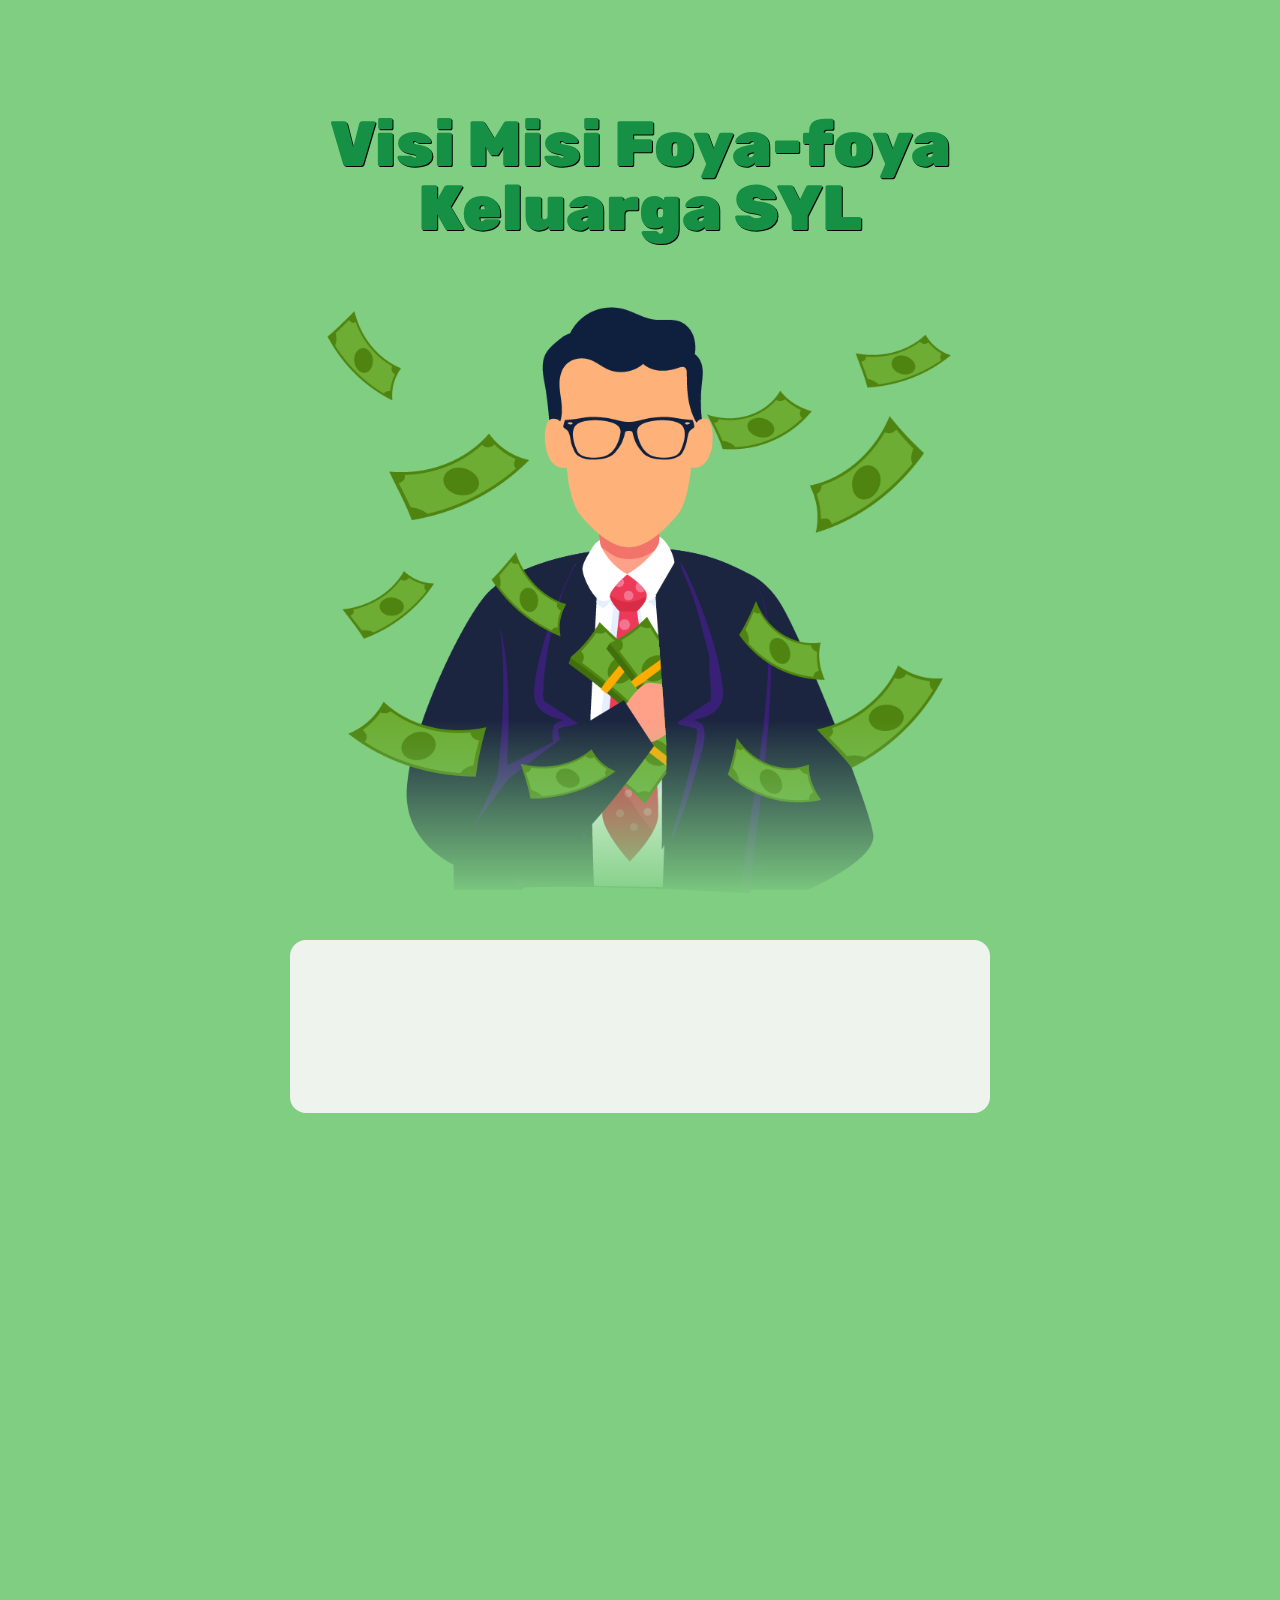
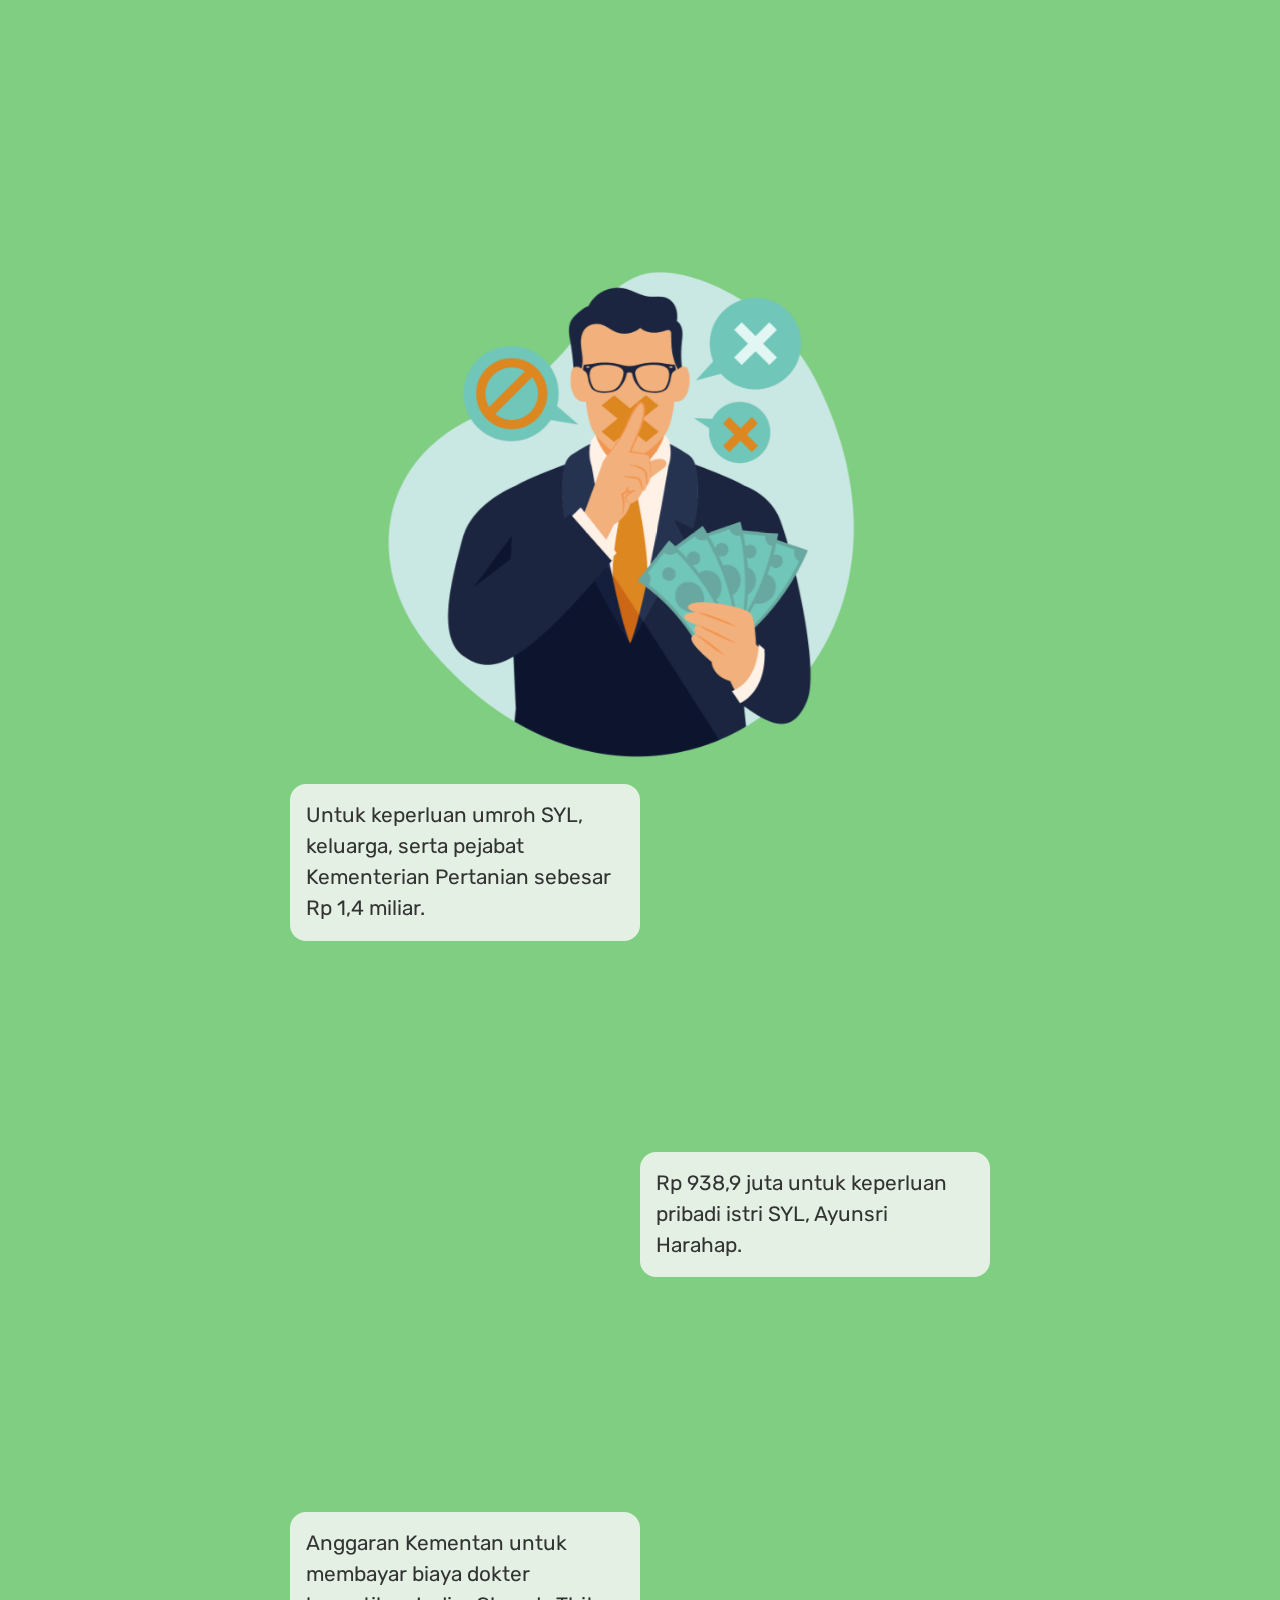
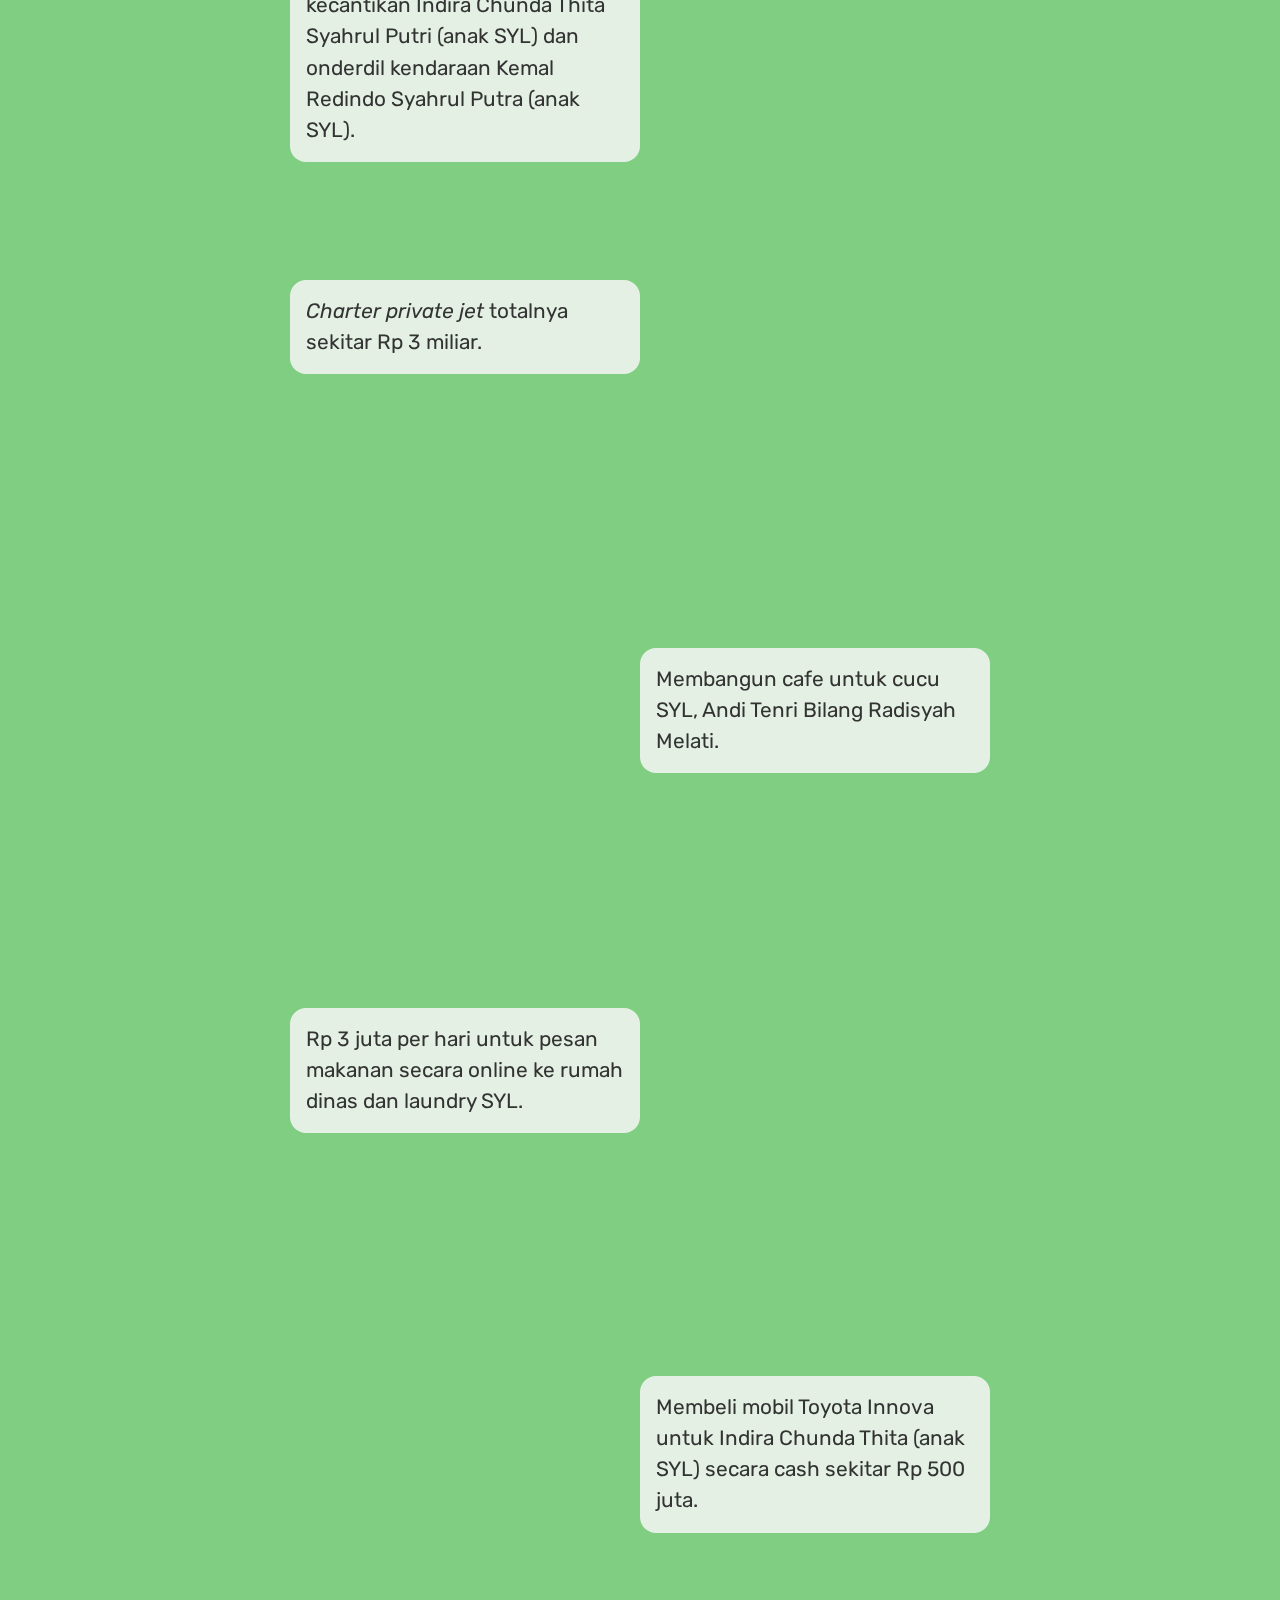
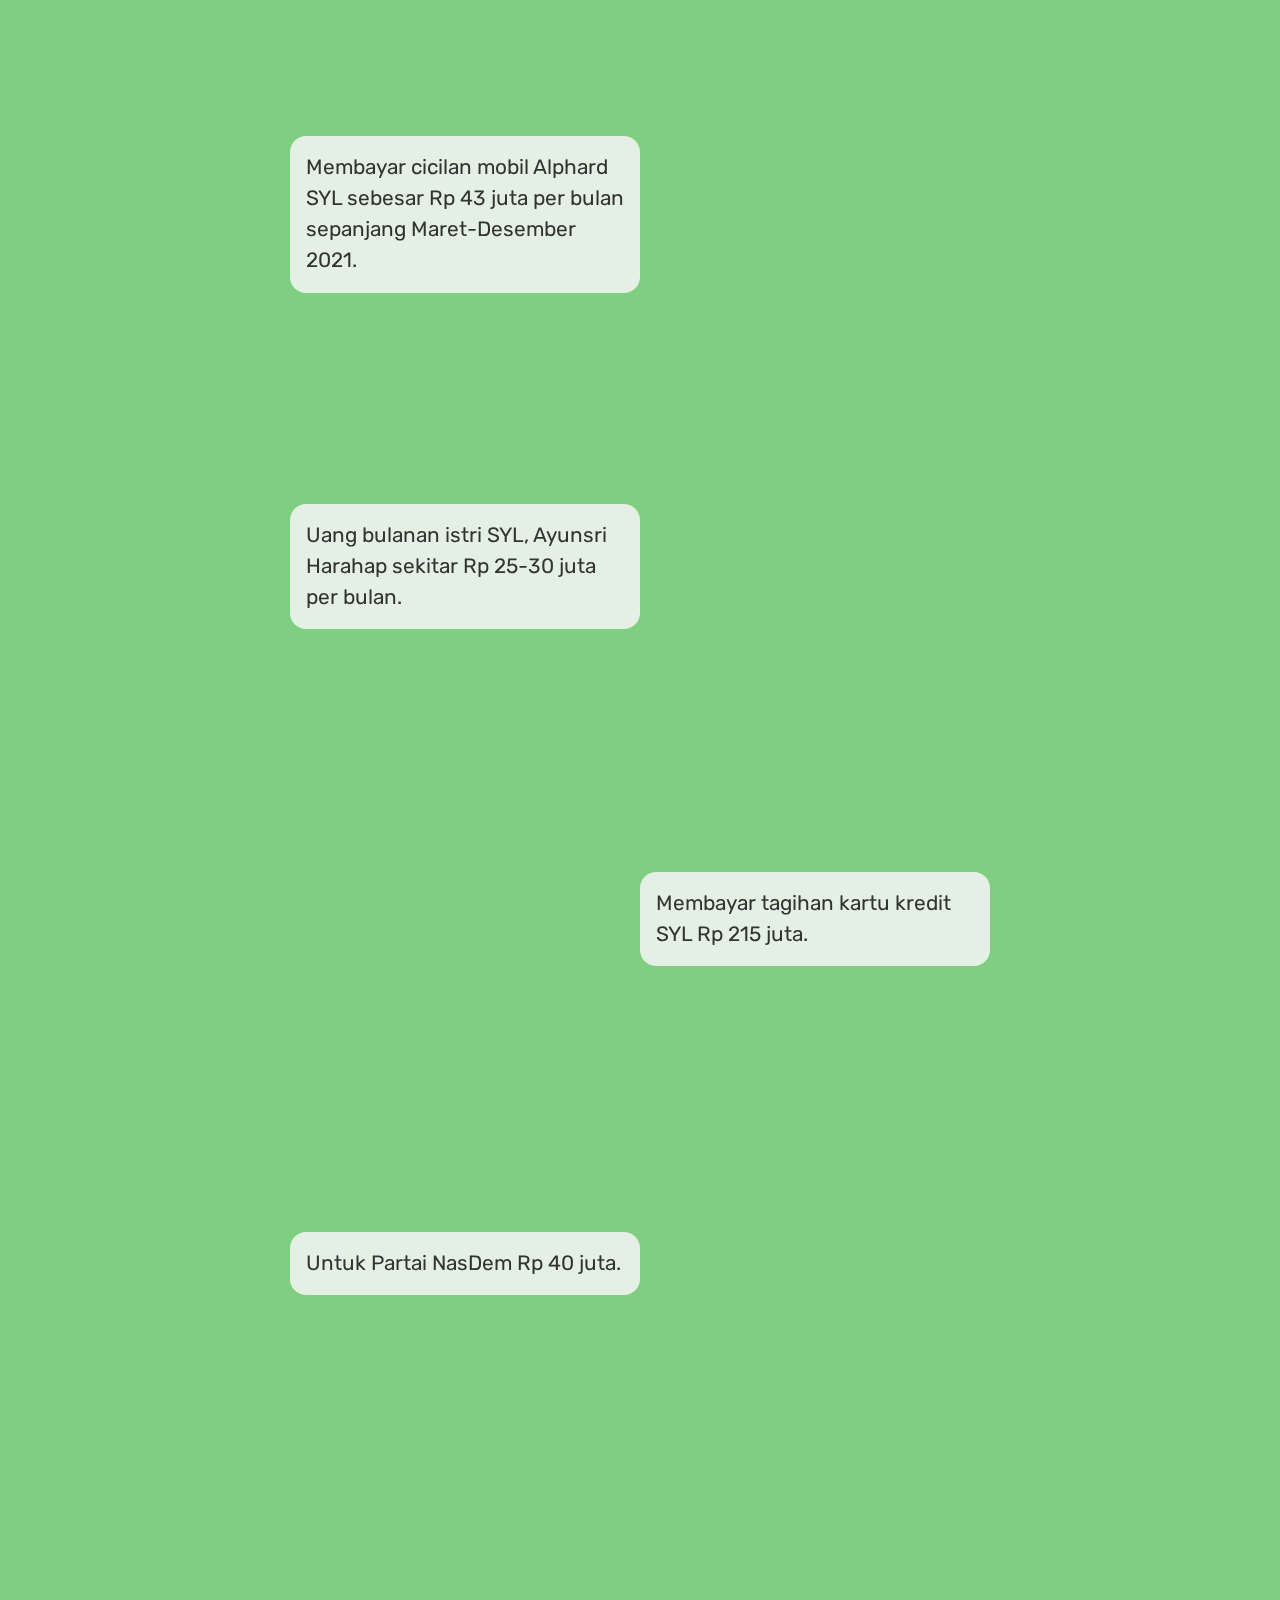
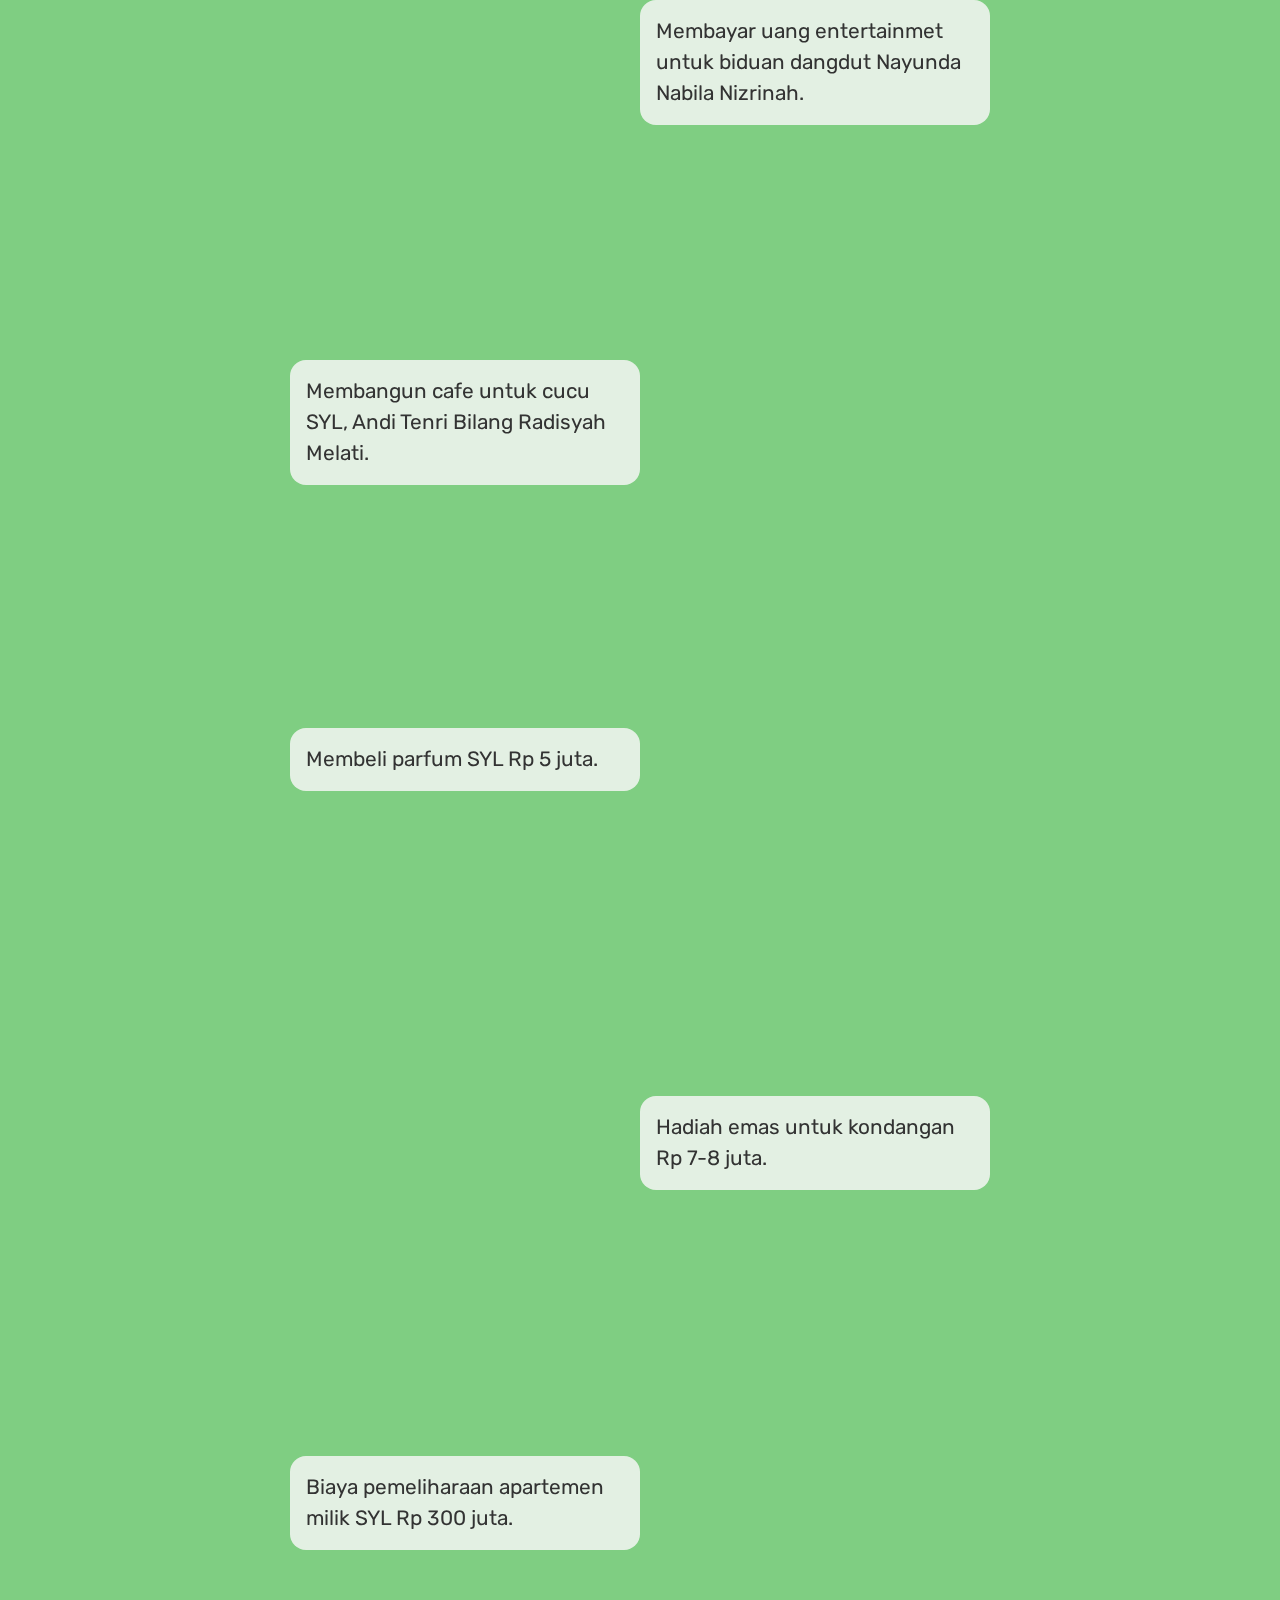
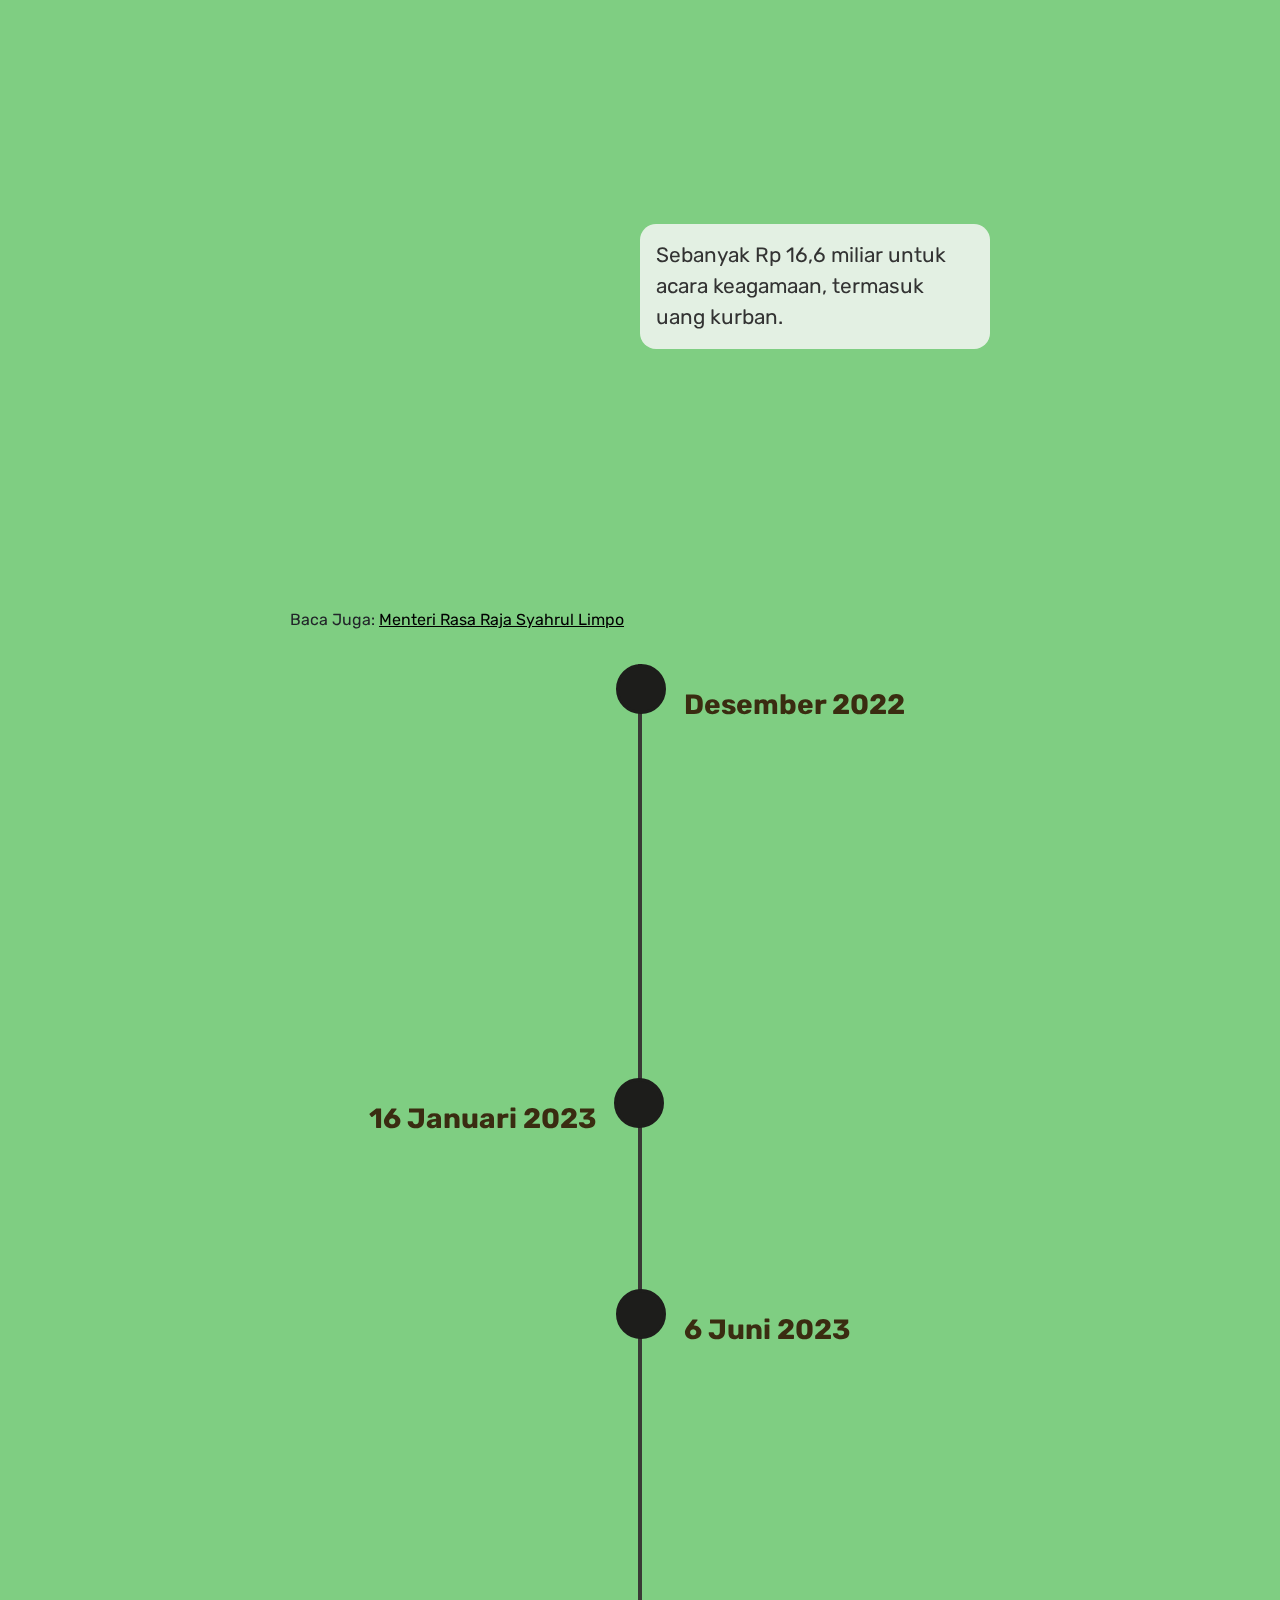
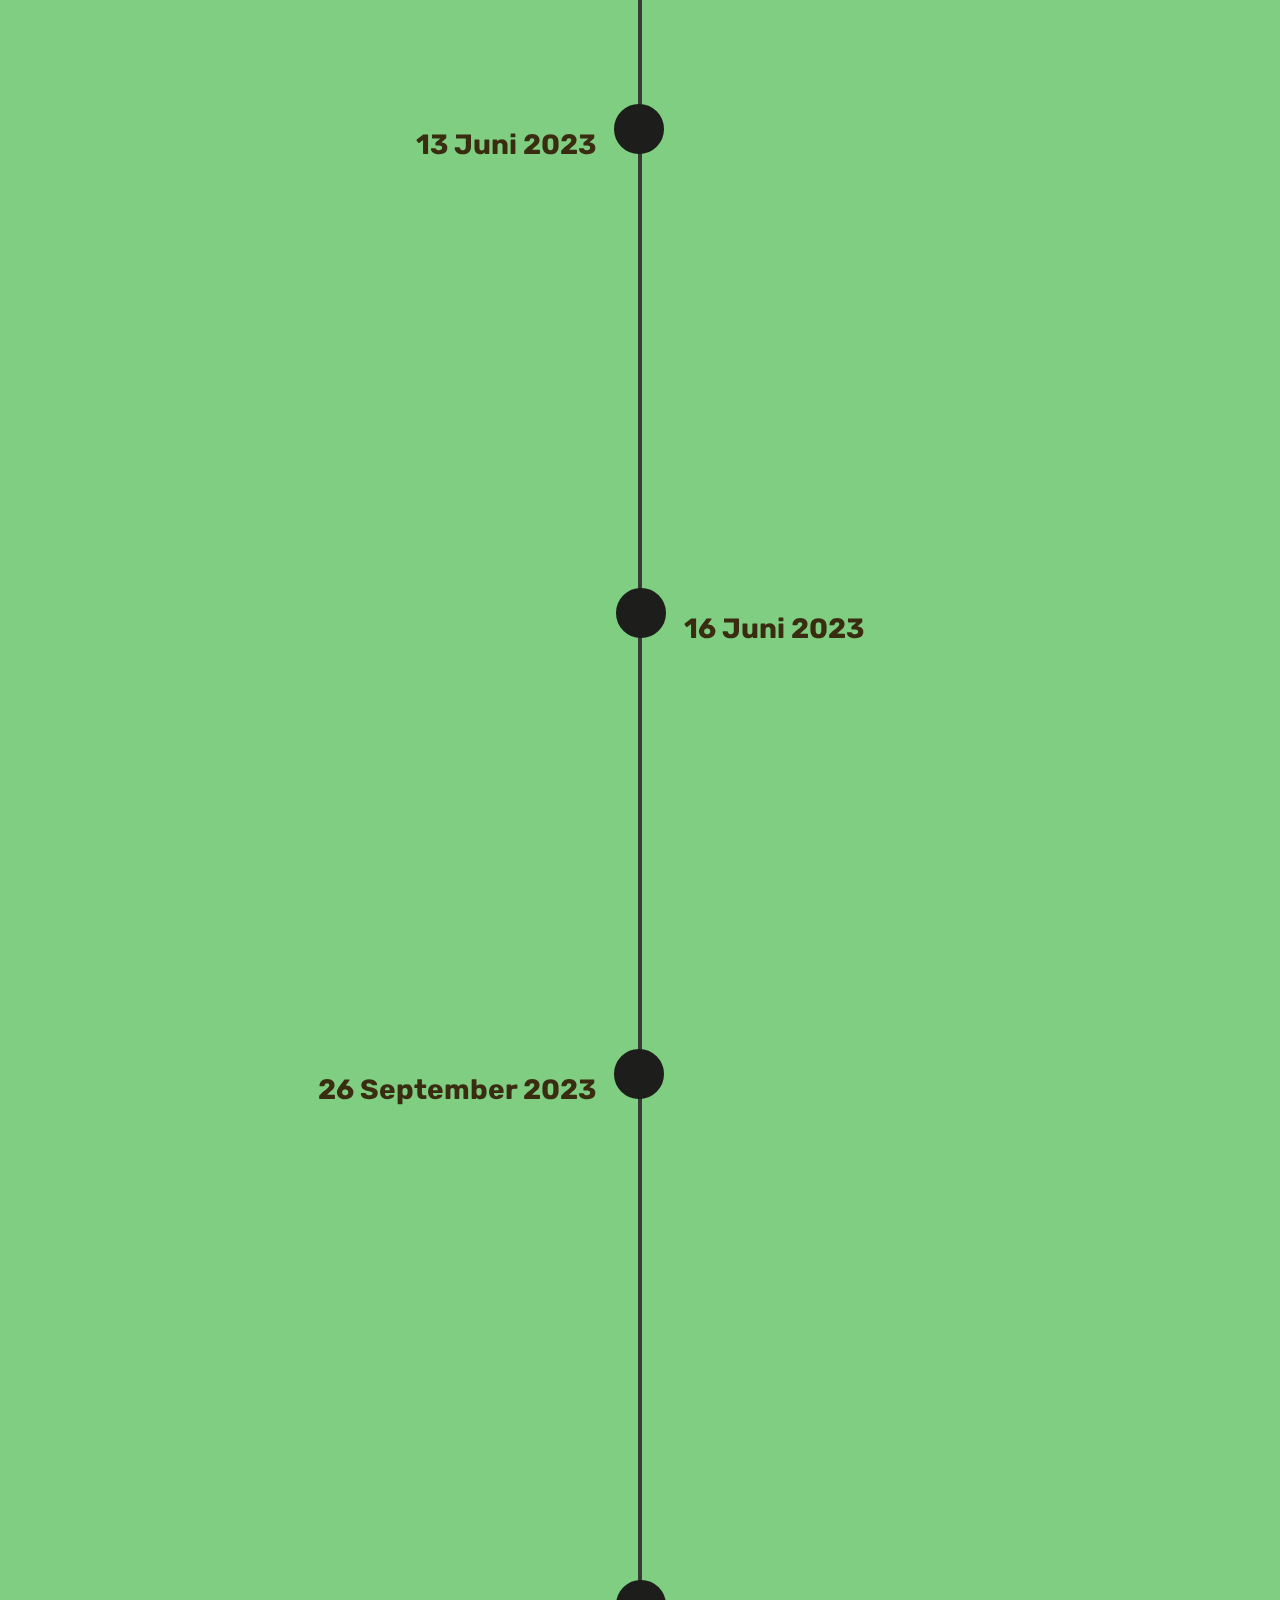
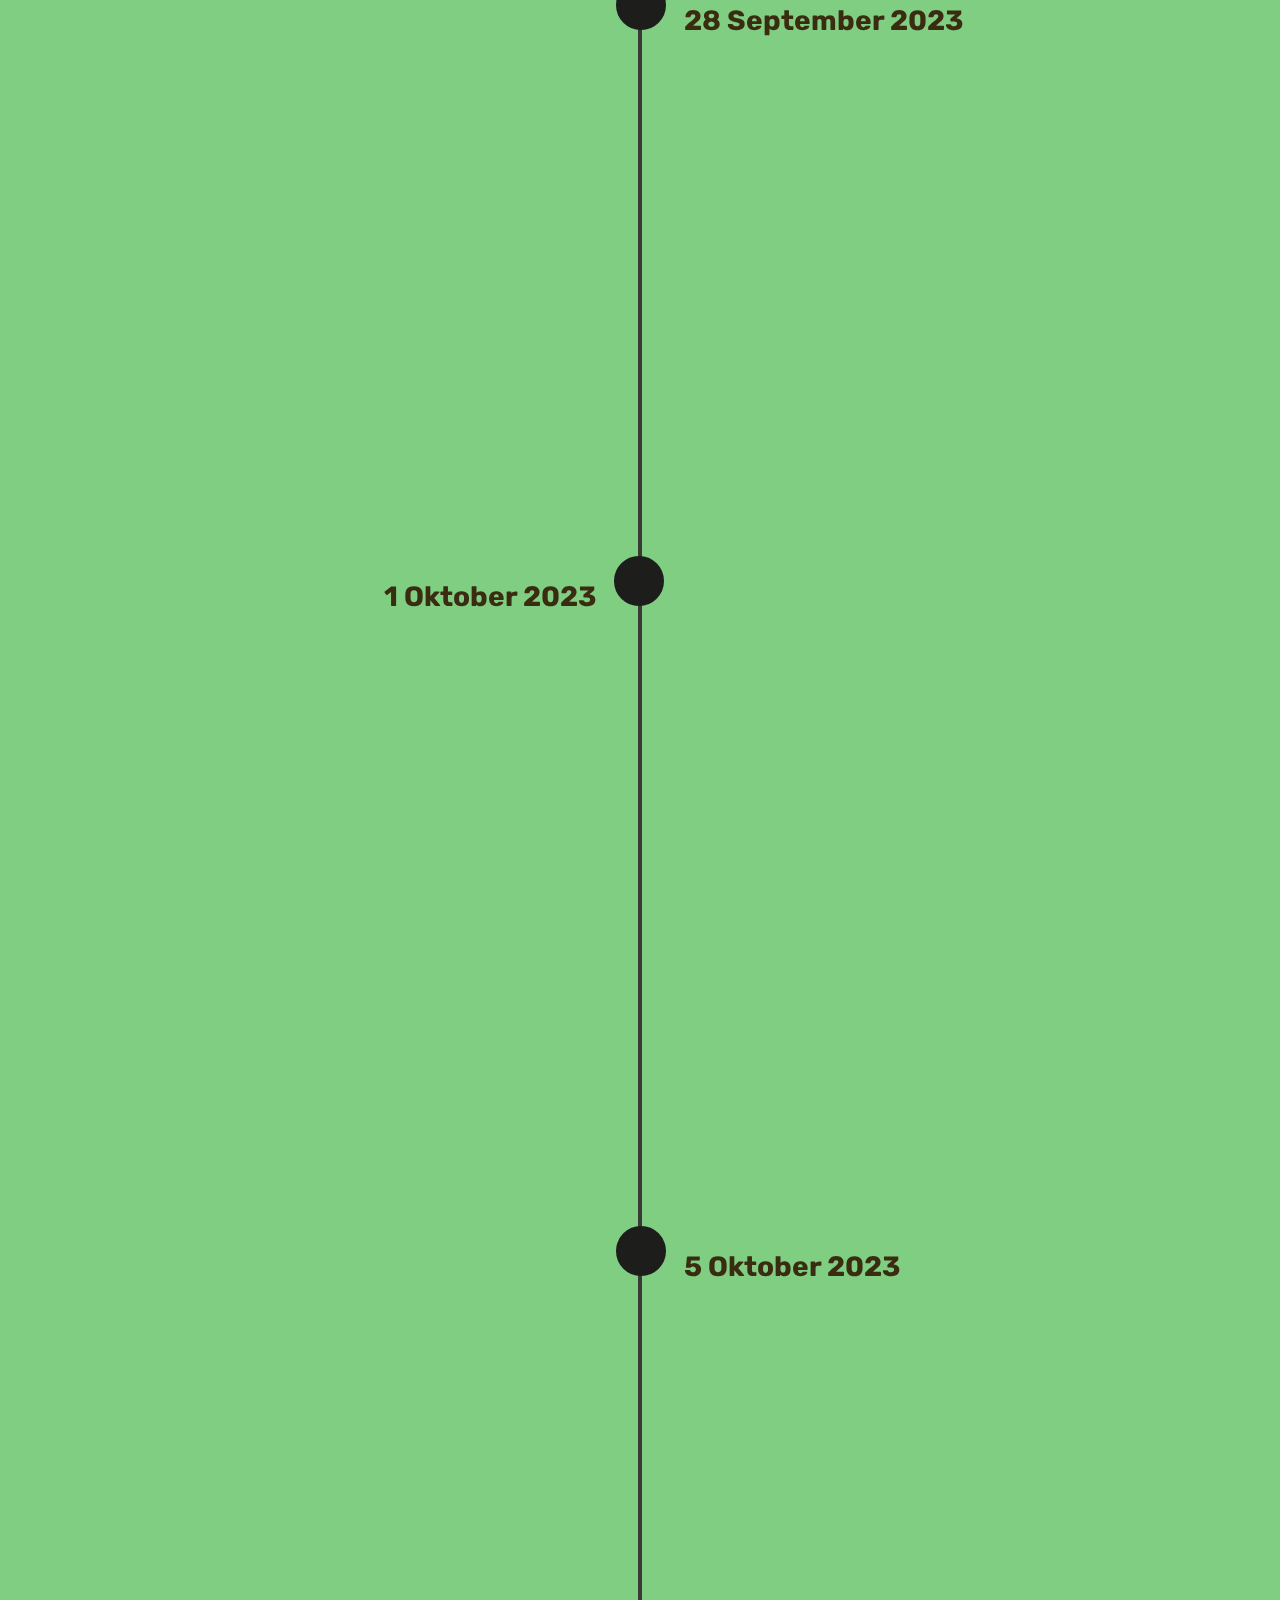
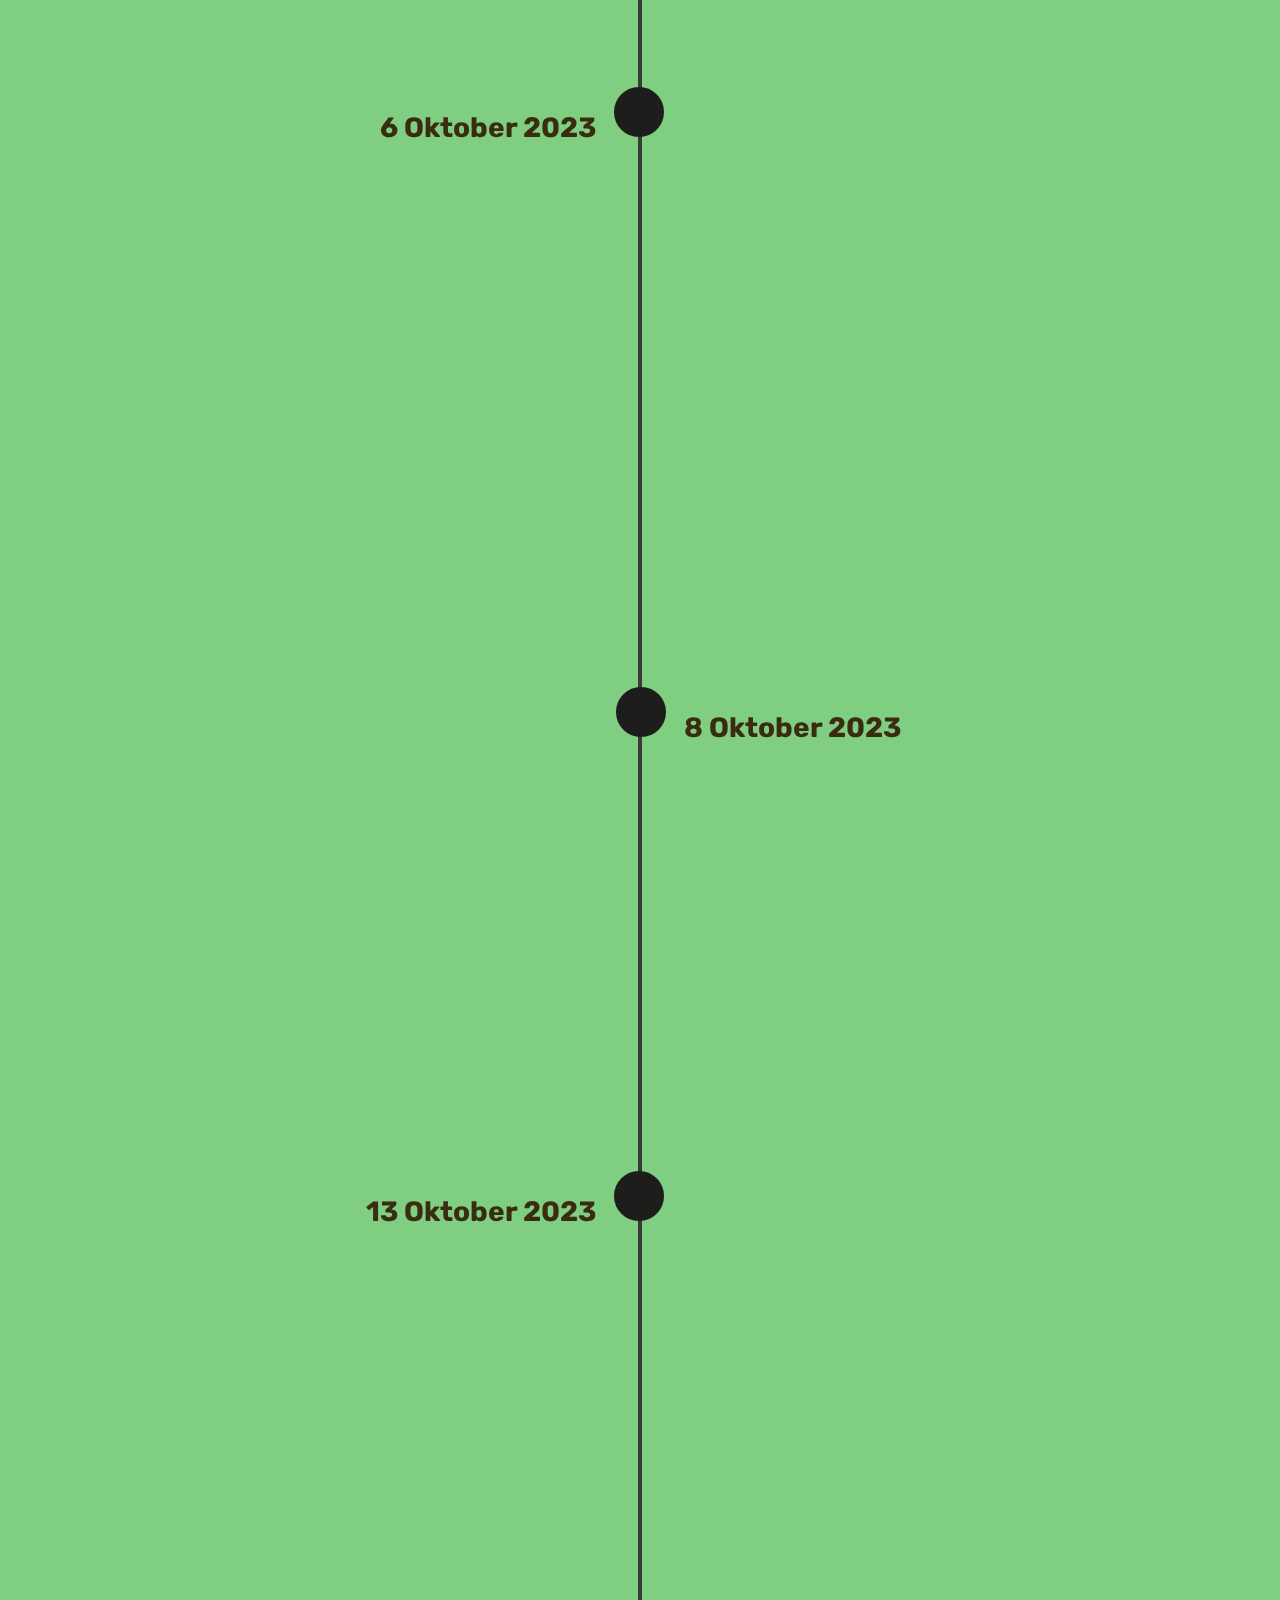
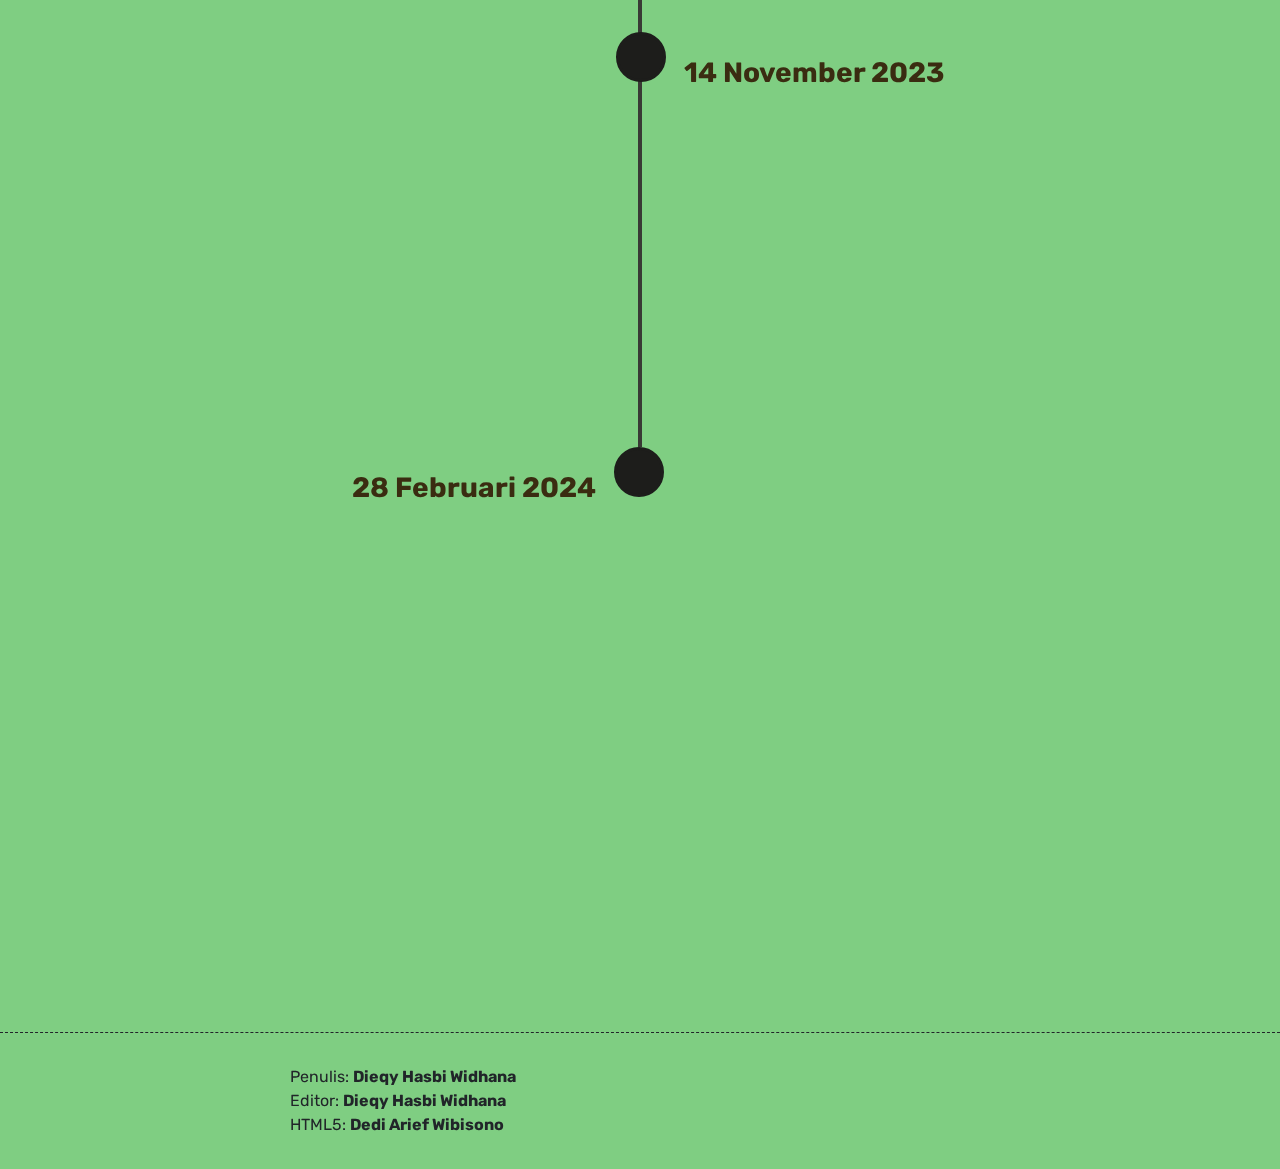
==== commit 2b737b02: "4r4r" ====
--- a/index.html
+++ b/index.html
@@ -6,10 +6,10 @@
         <meta name="viewport" content="width=device-width, initial-scale=1.0">
         <title>Visi Misi Foya-foya Keluarga SYL</title>
         <link rel="stylesheet" href="sass/bootstrap.min.css">
+        <link rel="stylesheet" href="sass/aos.css">
         <link rel="stylesheet" href="sass/font-awesome.css">
         <link rel="stylesheet" href="sass/slick-theme.css">
         <link rel="stylesheet" href="sass/slick.css">
-        <link rel="stylesheet" href="sass/aos.css">
         <link rel="stylesheet" href="sass/style.css">
     </head>
     <body>
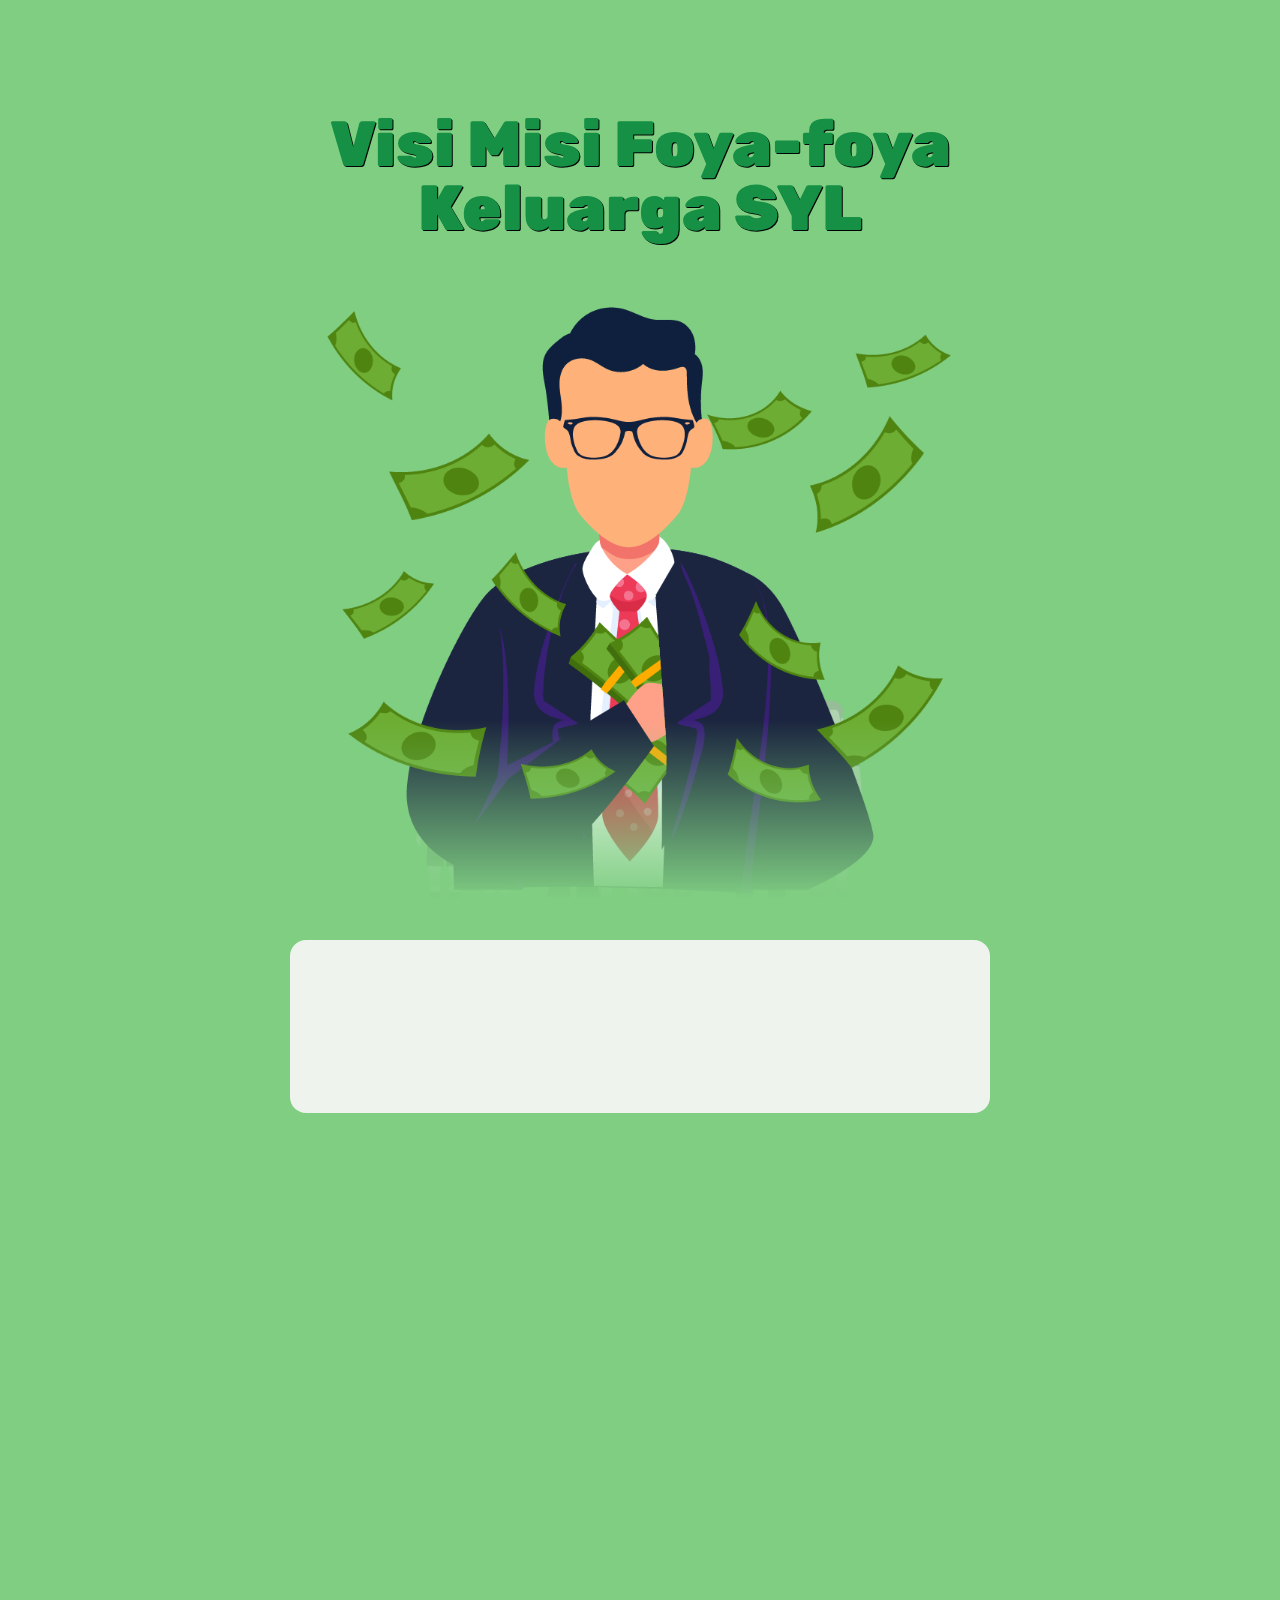
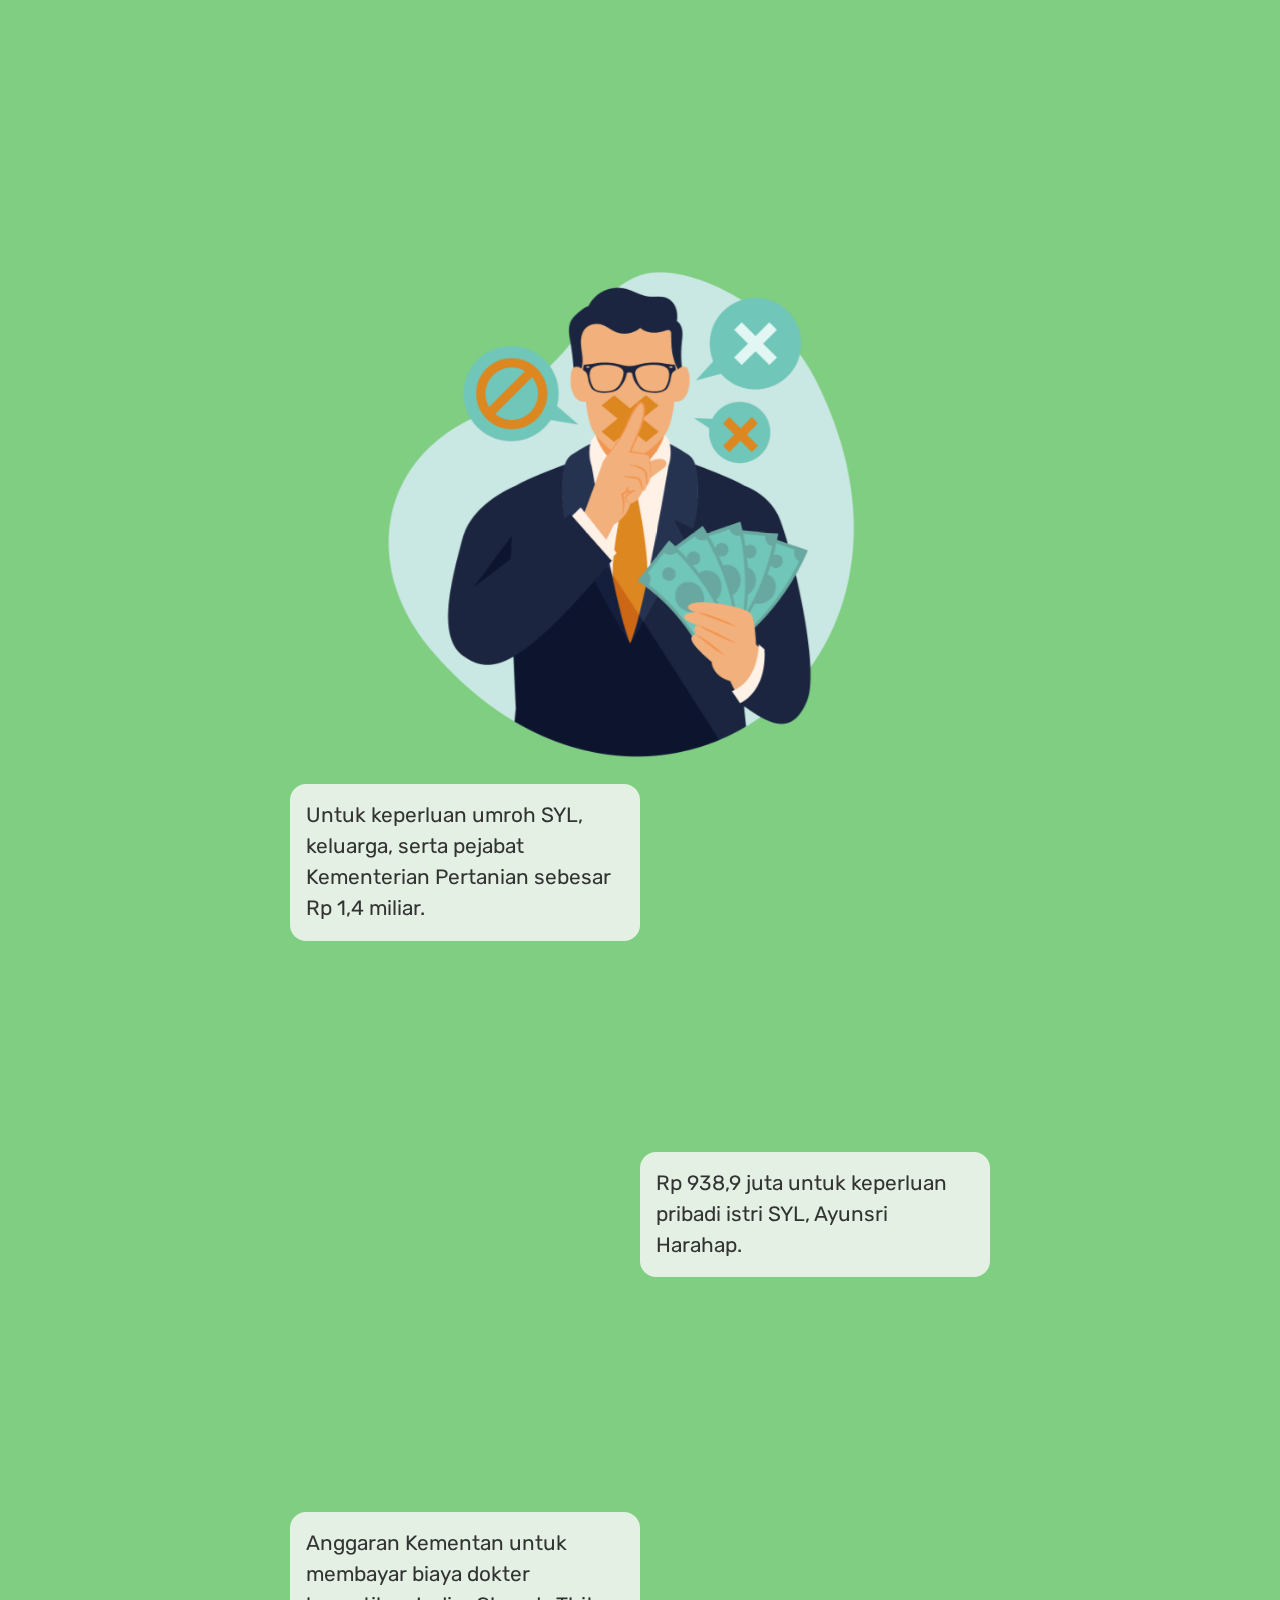
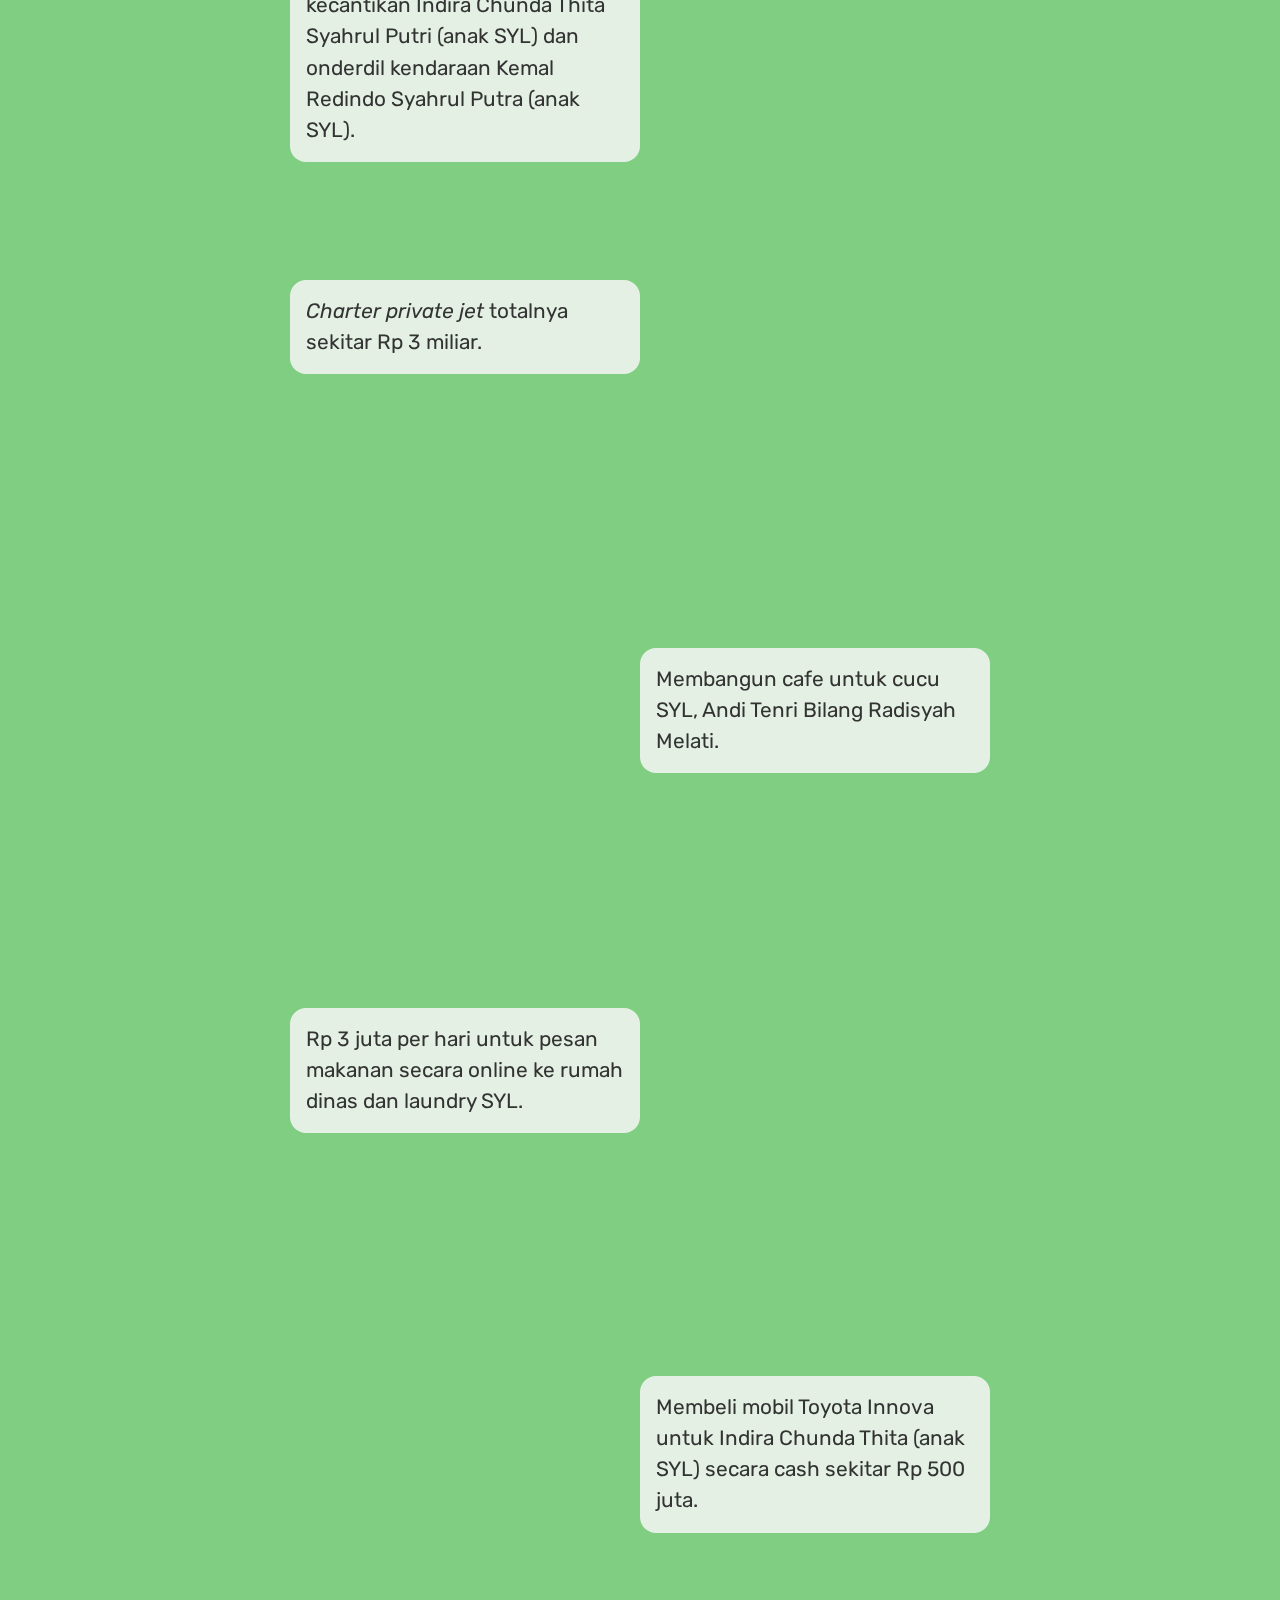
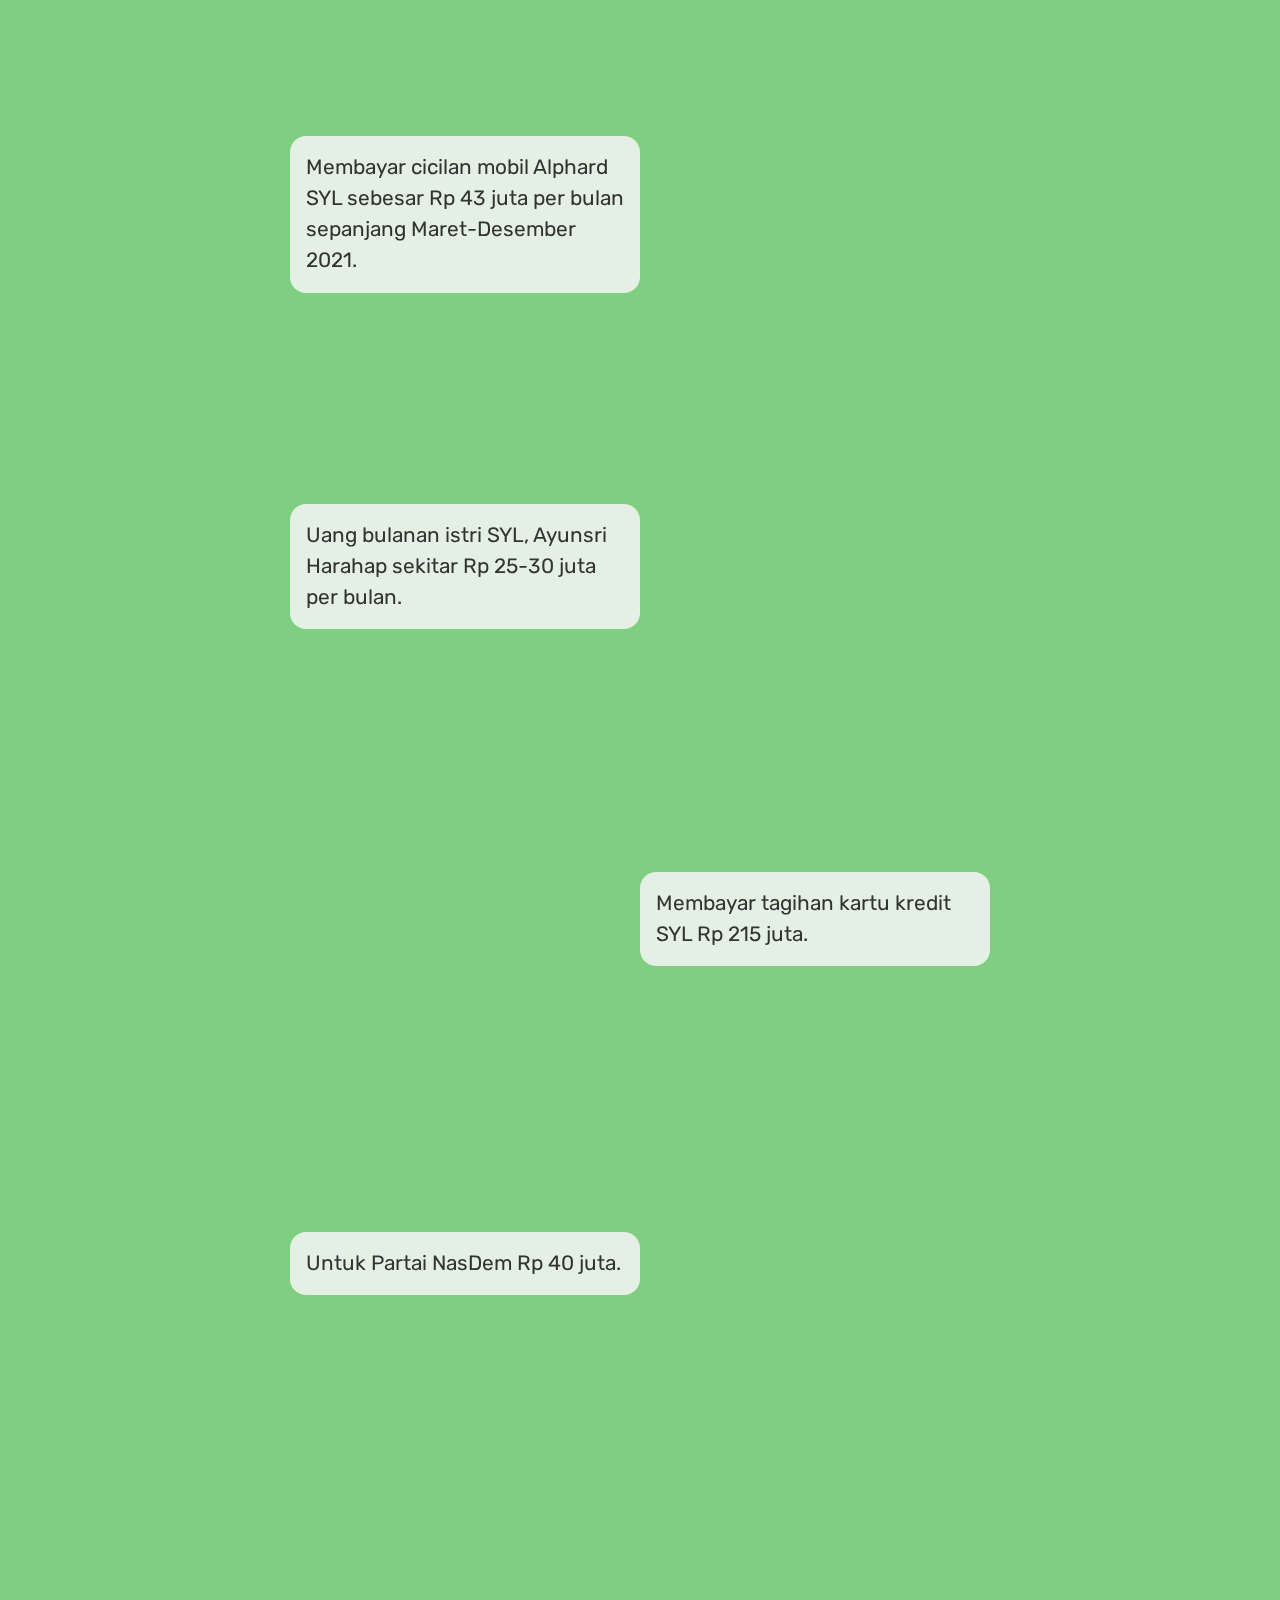
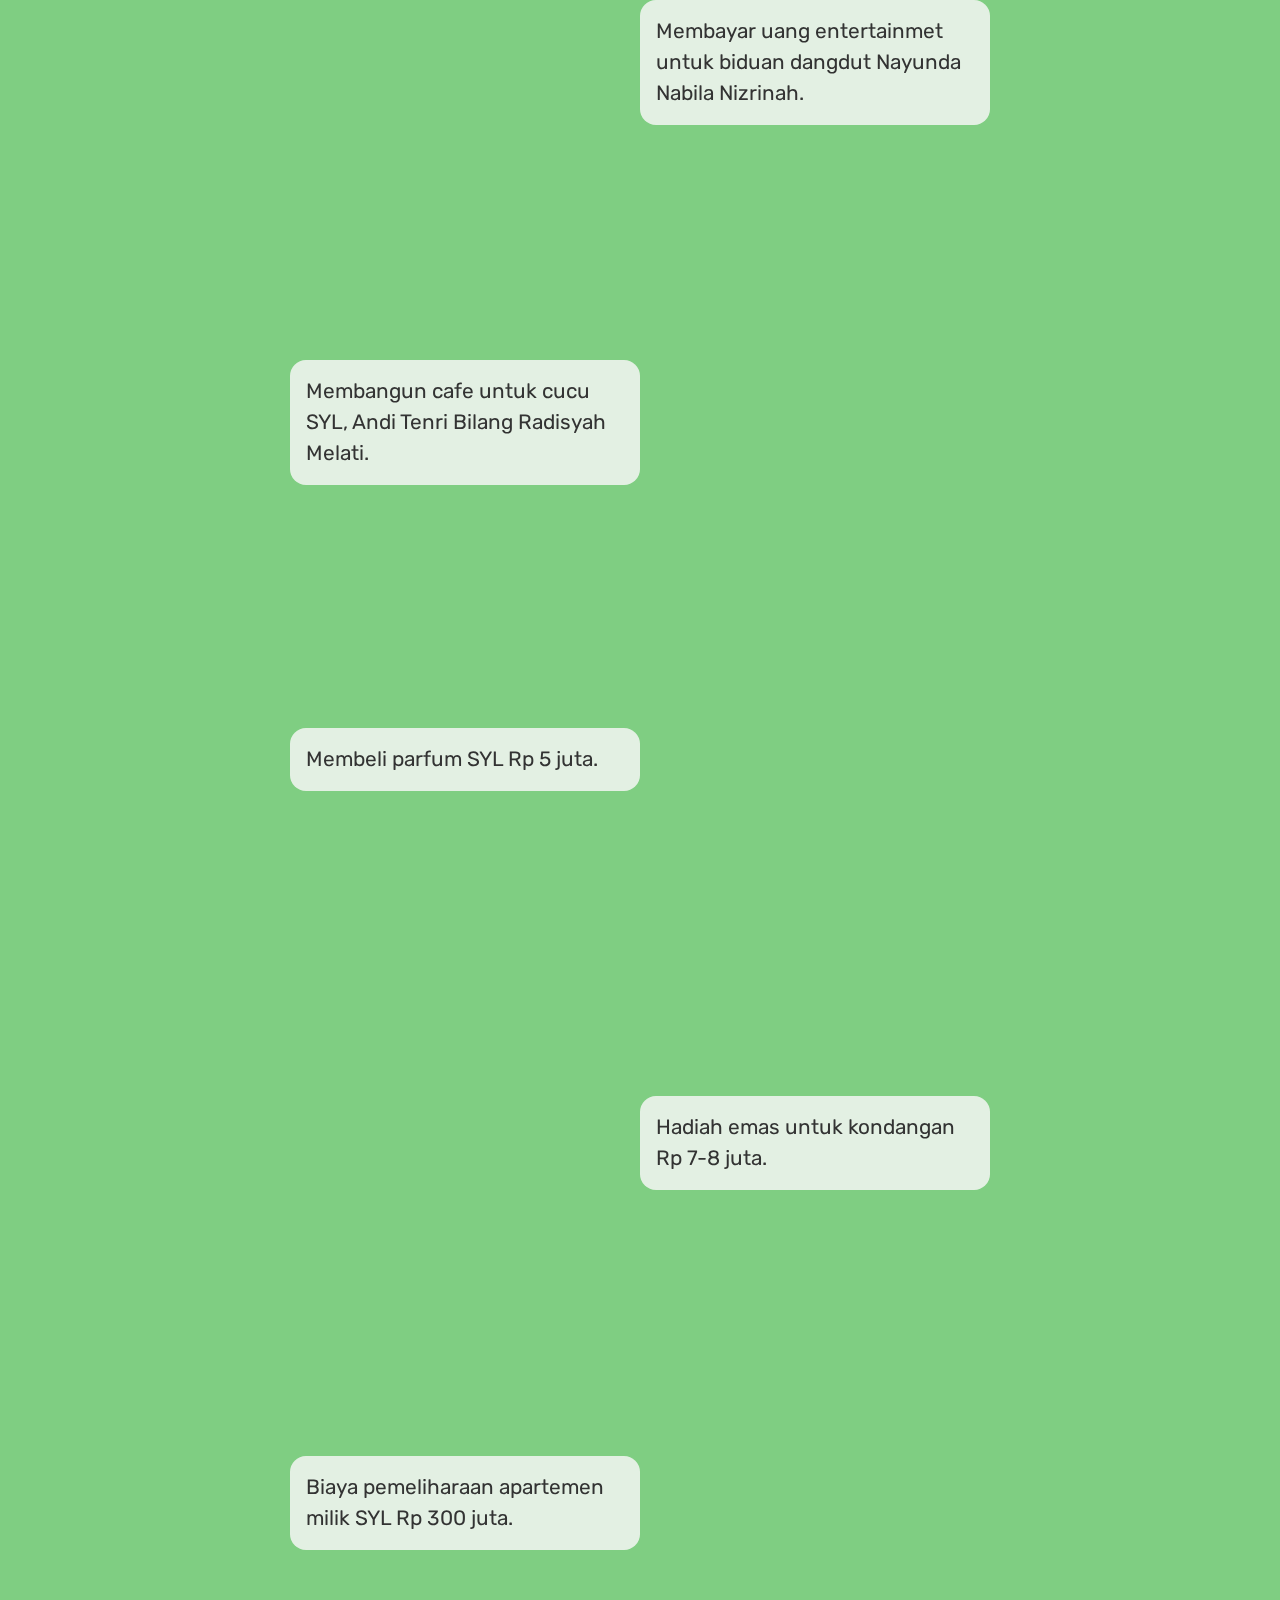
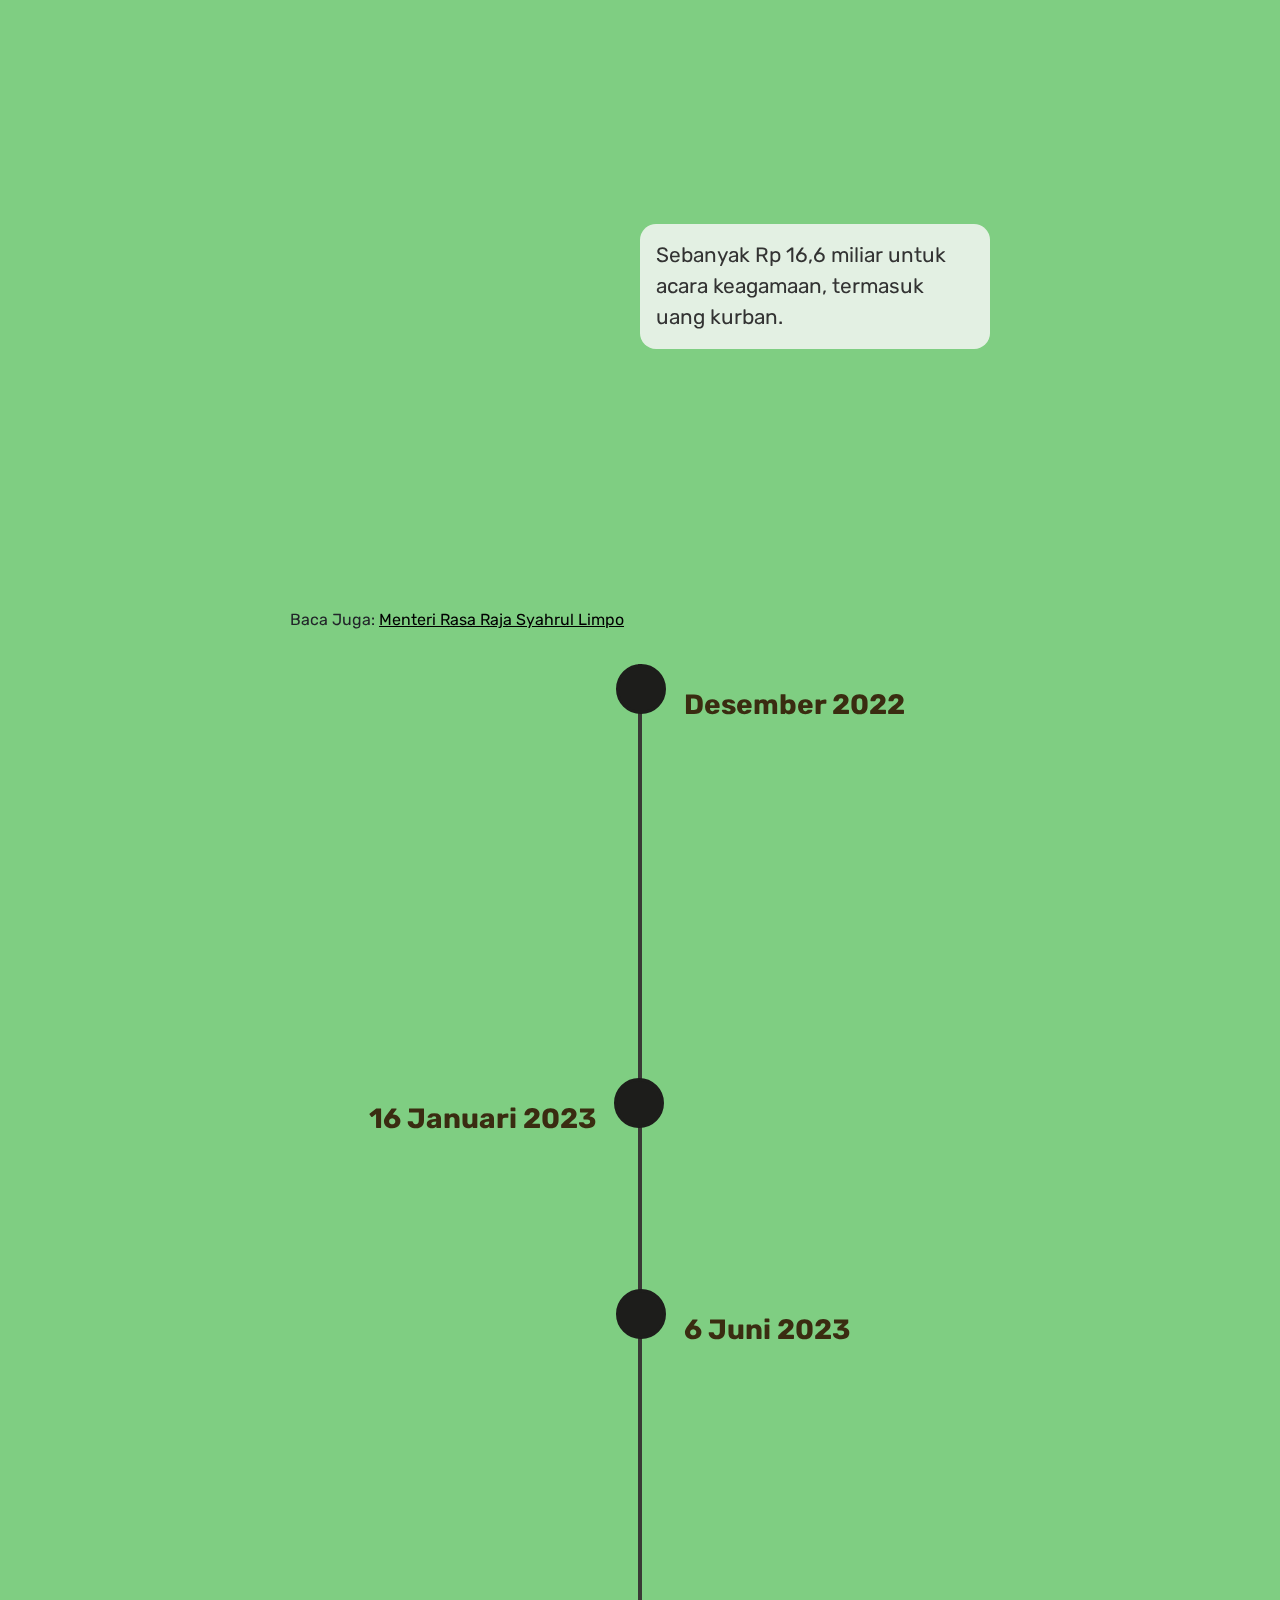
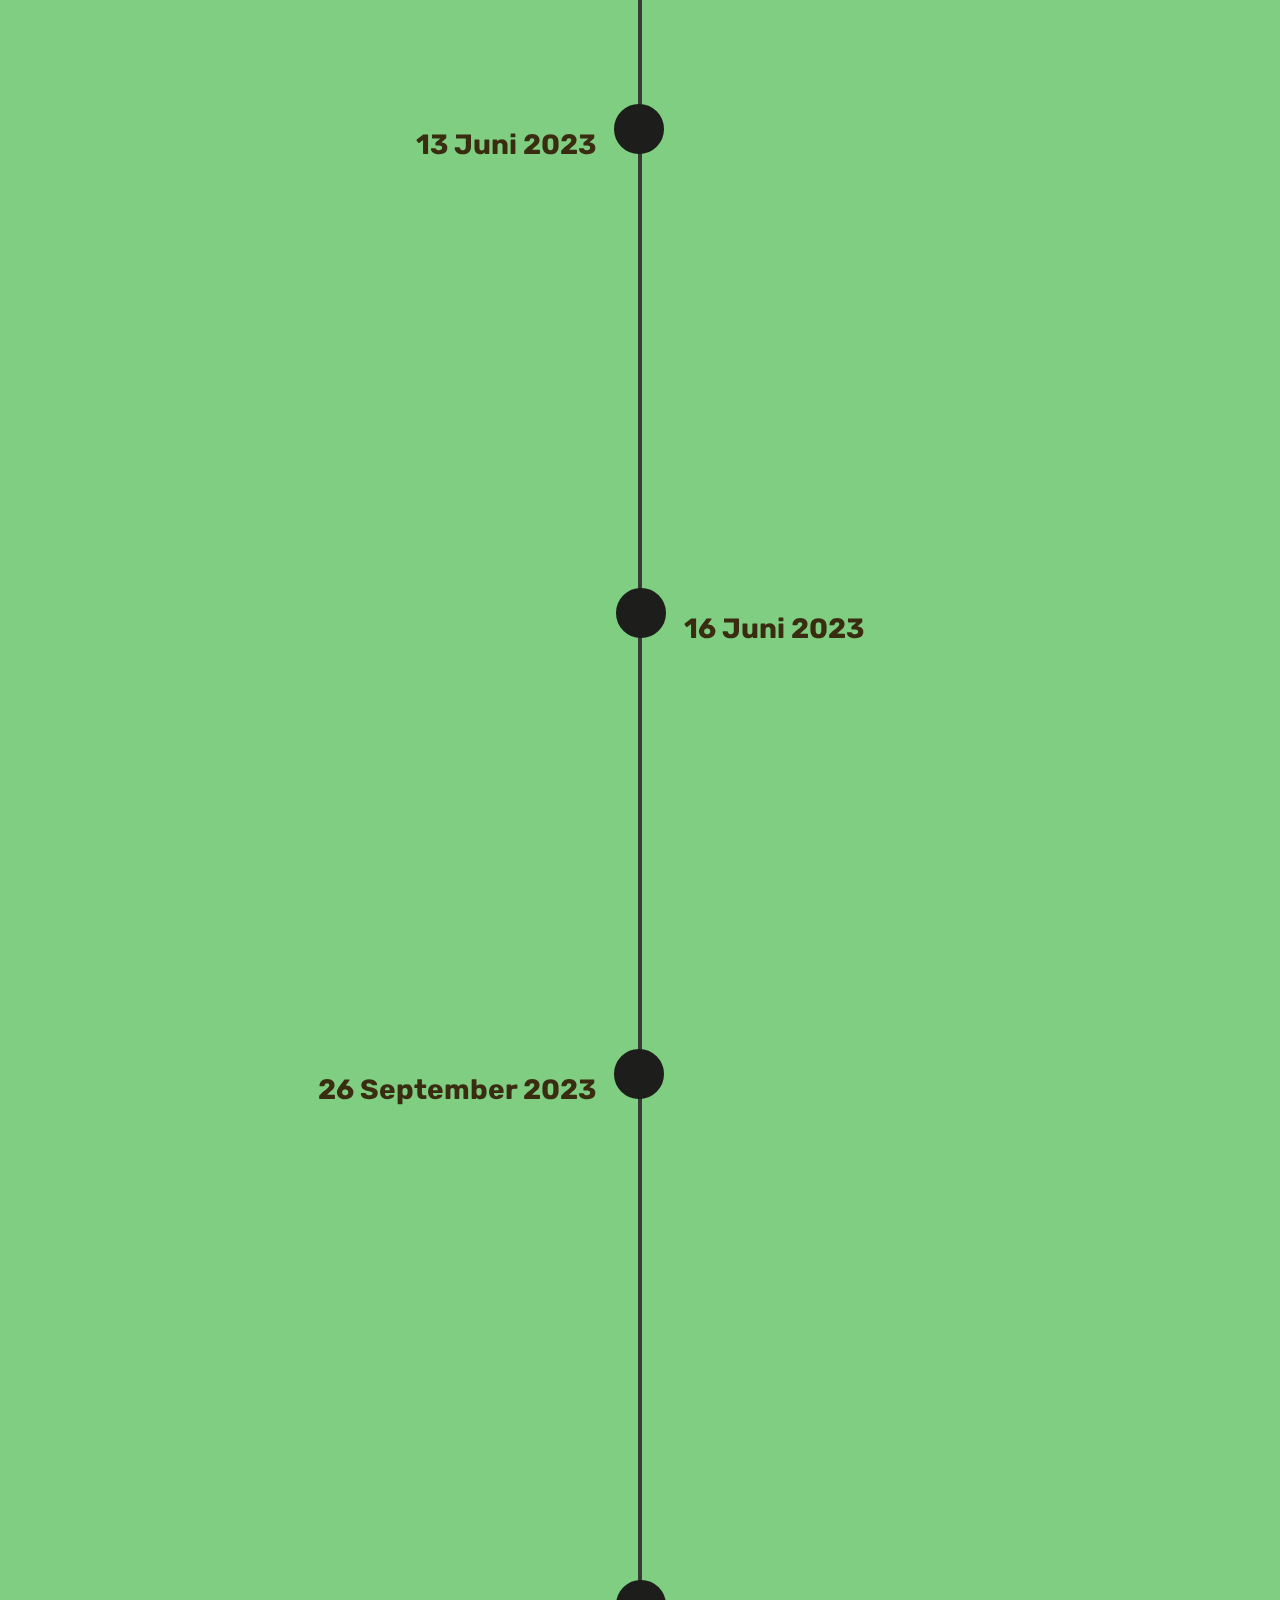
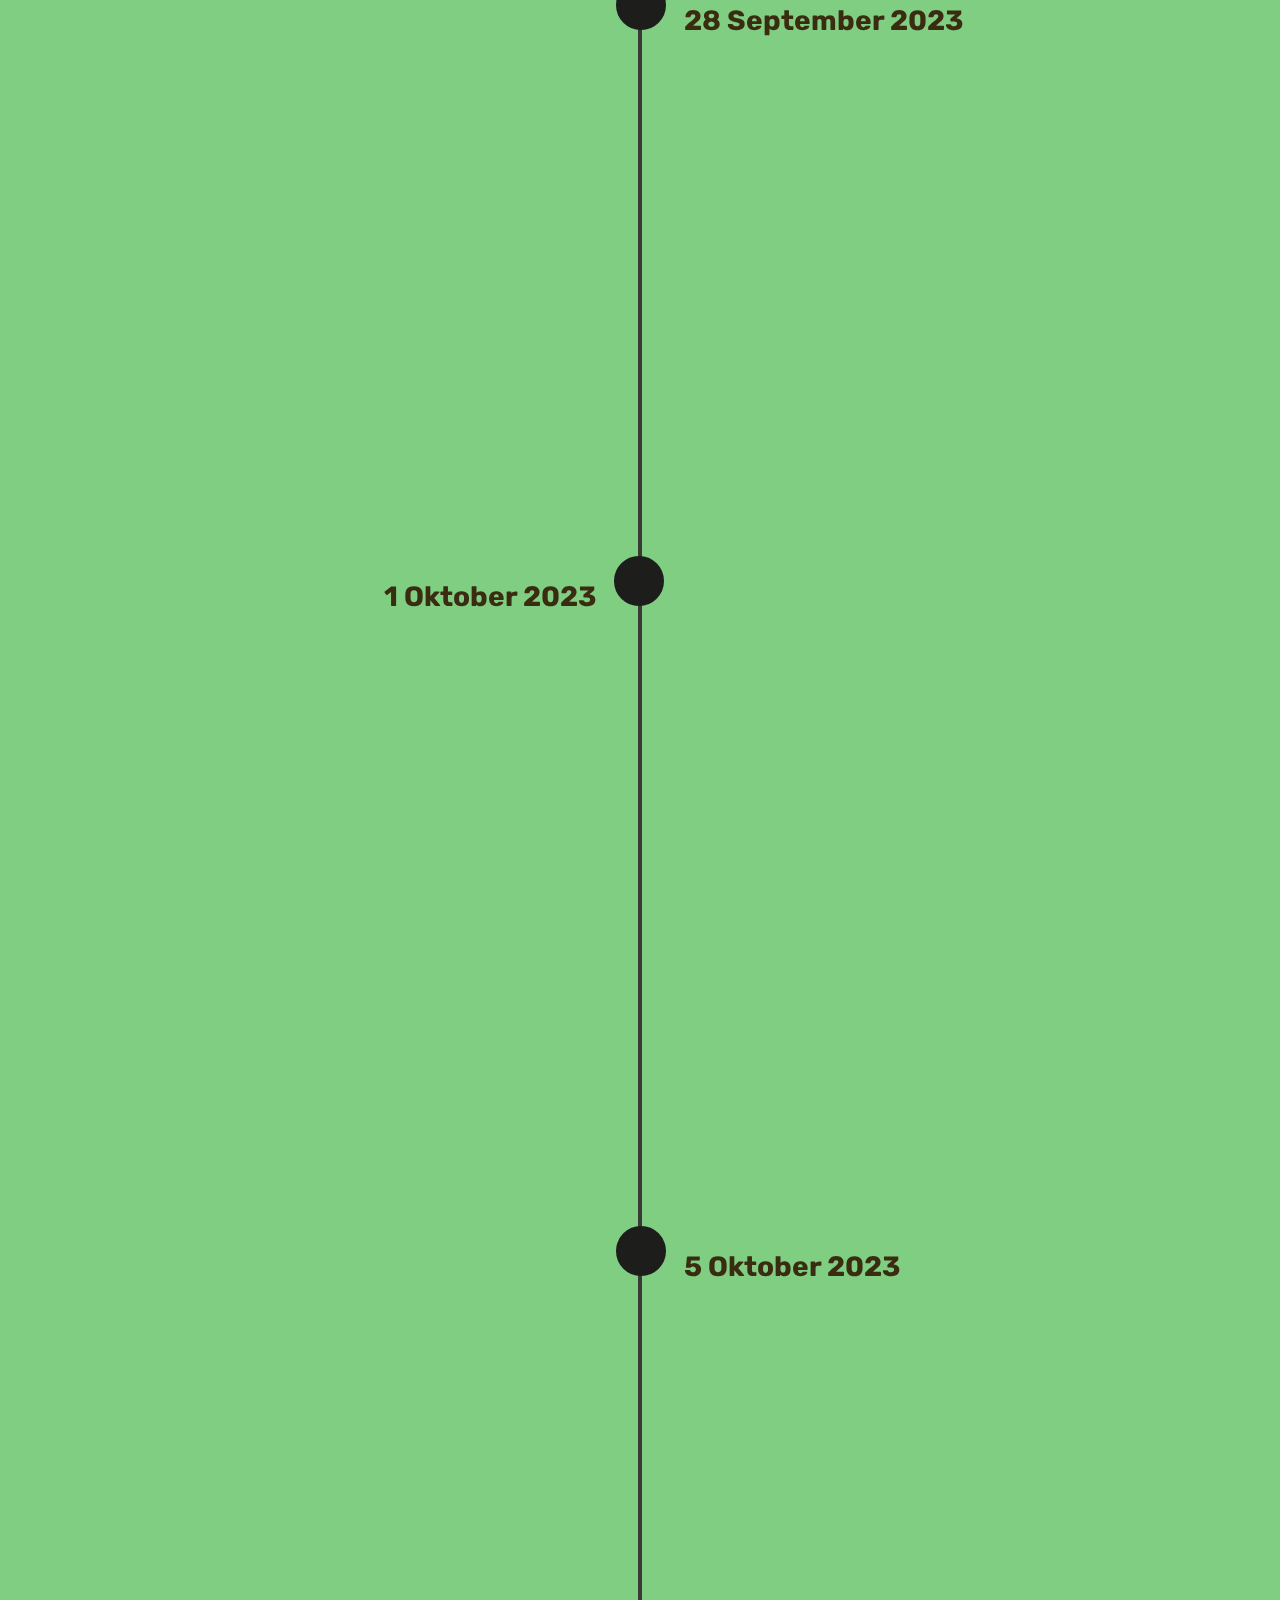
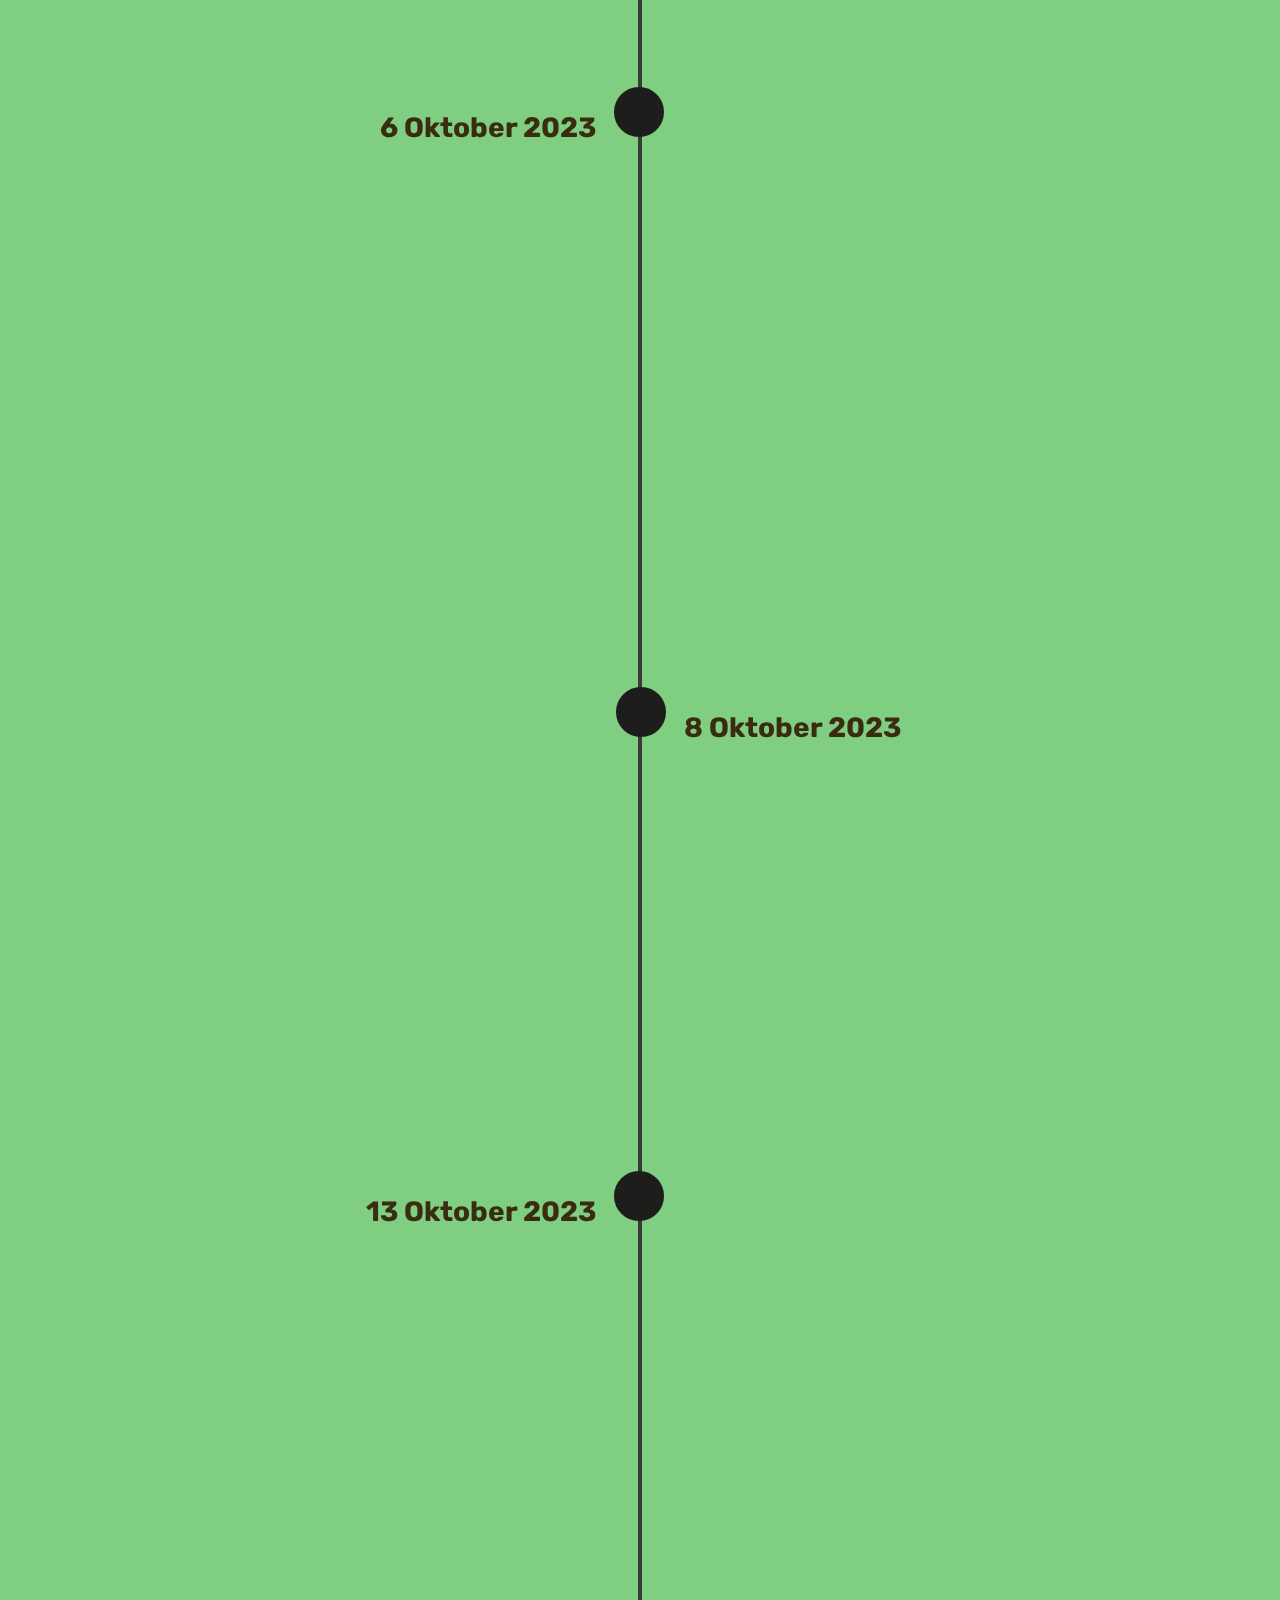
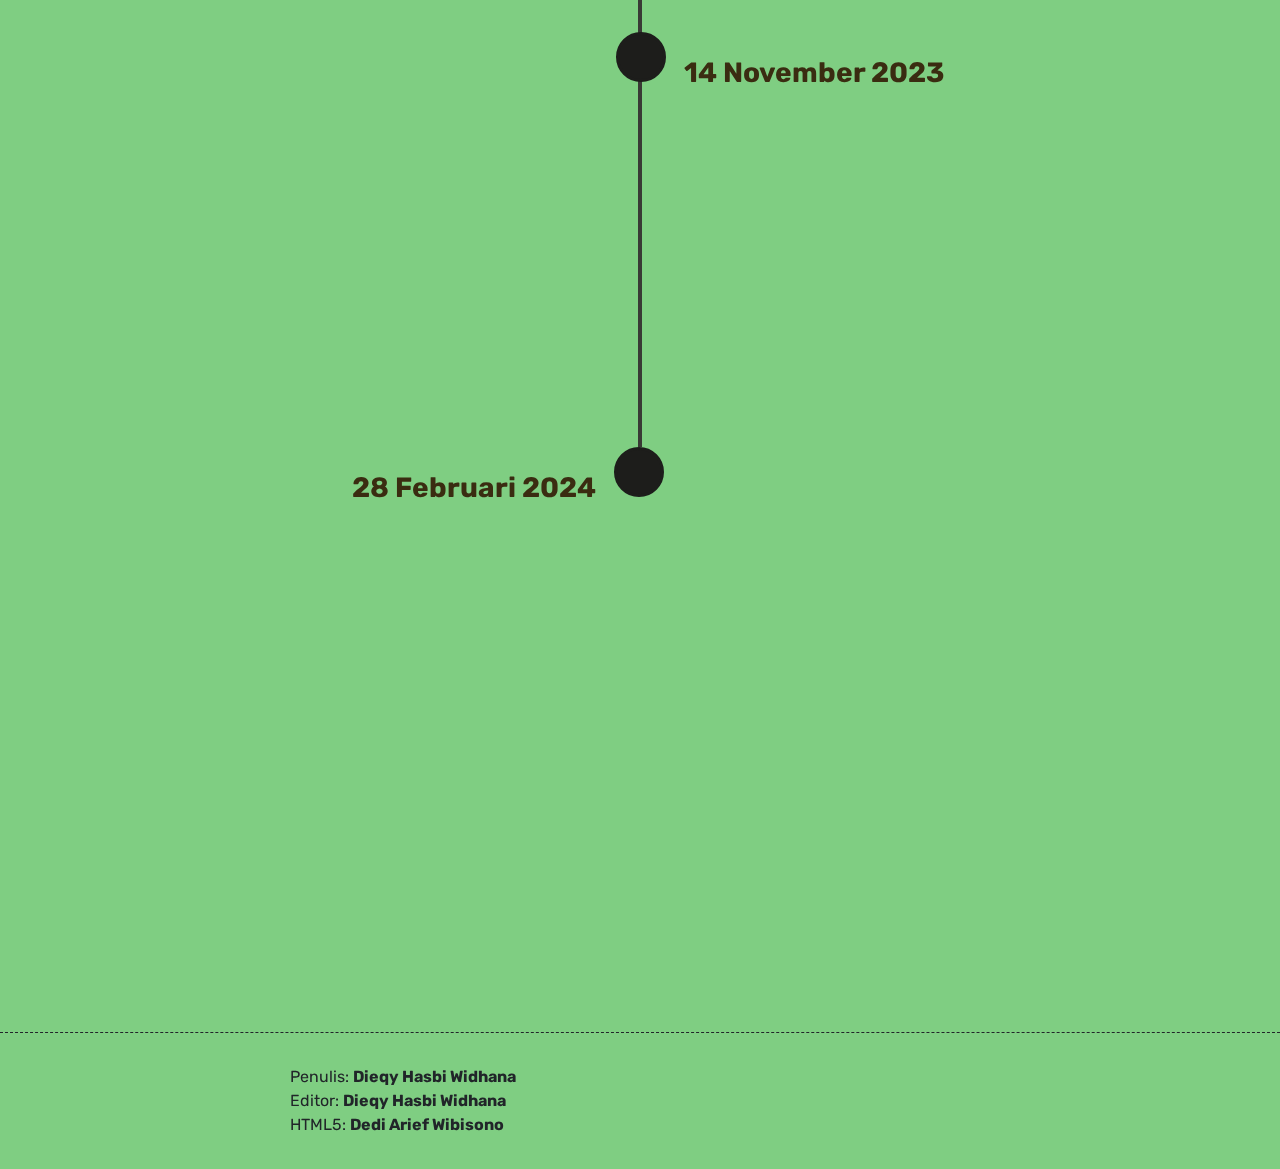
==== commit cc2d4553: "frfr" ====
--- a/index.html
+++ b/index.html
@@ -52,6 +52,9 @@
                 </ul>
             </div>
             <section class="banner">
+                <div class="family">
+                    <img src="img/family.png" alt="">
+                </div>
                 <div class="imagex">
                     <img src="img/bumper.png" alt="">
                 </div>
--- a/sass/style.css
+++ b/sass/style.css
@@ -1 +1 @@
-﻿@import"https://fonts.googleapis.com/css2?family=Roboto:wght@400;900&Lato:wght@400;900&family=Ubuntu&family=Rubik&family=Paytone+One&family=Source+Code+Pro:wght@400;900&family=Roboto+Slab&family=Mulish&display=swap";.preload{font-family:"Roboto Slab";color:#333;border-bottom:1px dashed #bbb;text-align:center}@media screen and (max-width: 768px){.preload{text-align:left}}.preload p{font-size:1.2rem;margin-bottom:16px}@media screen and (max-width: 768px){.preload p{font-size:1rem}}.labels{background:#840020;padding:4px 8px;color:#fff;text-transform:uppercase;width:fit-content;margin:0 auto 8px;font-size:1rem}@media screen and (max-width: 768px){.labels{margin:0}}.preloader{position:fixed;top:0;bottom:0;left:0;right:0;z-index:999999;background:#fff}.preloader .waiting{position:absolute;transform:translate(-50%, -50%);left:50%;top:50%}.preloader .animate{-webkit-animation-duration:.5s;animation-duration:.5s;-webkit-animation-fill-mode:both;animation-fill-mode:both;-webkit-animation-timing-function:linear;animation-timing-function:linear;animation-iteration-count:infinite;-webkit-animation-iteration-count:infinite;-webkit-animation-name:bounce;animation-name:bounce}@-webkit-keyframes bounce{0%,100%{-webkit-transform:translateX(0)}50%{-webkit-transform:translateX(-10px)}}@keyframes bounce{0%,100%{transform:translateX(0)}50%{transform:translateX(-10px)}}.preloader .bounce{-webkit-animation-name:bounce;animation-name:bounce}section{padding:32px 0;min-height:100vh;z-index:11;position:relative}section h3{color:#ffefe2}section .bg-block{background:#fff;padding:16px;border-radius:16px}section .text-center h3{font-size:2.5rem}section p,section li{font-size:1.3rem;color:#333}@media screen and (max-width: 768px){section p,section li{font-size:1.2rem}}@media screen and (max-width: 400px){section p,section li{font-size:1rem}}.slick-next,.slick-prev{z-index:17 !important;width:40px;height:40px;border-radius:50%;background:rgba(206,147,82,.8)}.slick-next:focus,.slick-next:hover,.slick-prev:focus,.slick-prev:hover{background:rgba(206,147,82,.5)}.slick-next::before,.slick-prev::before{font-family:"fontAwesome" !important;font-size:32px !important;color:#fff !important;font-weight:700 !important}@media screen and (max-width: 766px){.slick-next::before,.slick-prev::before{font-size:32px !important}}.slick-prev{left:-16px !important}@media screen and (max-width: 768px){.slick-prev{left:-16px !important}}.slick-prev::before{content:"" !important}.slick-next{right:-16px !important}@media screen and (max-width: 768px){.slick-next{right:-16px !important}}.slick-next::before{content:"" !important}.sticky-mode{position:sticky;left:0;right:0;top:0;bottom:0;min-height:100vh}.wrap-detikx{width:700px;position:relative;margin:0 auto}@media screen and (max-width: 766px){.wrap-detikx{width:90%;margin:0 auto;display:block}}.totop{position:relative;z-index:19}.firstletter::first-letter{float:left;font-weight:bold;margin-right:8px;font-size:60px;font-size:6rem;line-height:40px;line-height:4rem;height:4rem;text-transform:uppercase}main{overflow-x:clip;background:#7fce82}html,body{position:relative;height:100%;font-family:"Rubik" !important}html h1,html h2,html h3,body h1,body h2,body h3{font-family:"Rubik",sans-serif !important}h4,h5{font-family:"Rubik",sans-serif !important;font-weight:bold}.slick-slide{margin:0 8px}.slick-list{margin:0 -8px}.img{width:100%}.img img{width:100%;height:100%;object-fit:cover}.hello{width:100%;height:auto;margin-top:8px;border-radius:16px;background:rgba(238,244,237,.9);margin-bottom:16px;position:relative}.hello .content{padding:16px 16px;position:relative;z-index:2}.hello .content p{margin-bottom:0}section .nav-pills .nav-link.active,section .nav-pills .show>.nav-link{background:#333;color:#fff}section .nav-pills .nav-link{border-radius:25px}.dashboard-content{display:none}#nav.no_index,#share{z-index:21}#nav.dark{background:linear-gradient(45deg, #333, #369159) !important}.footer{z-index:22}.share_icon>a i{font-size:25px !important;line-height:initial !important}@media screen and (max-width: 766px){.share_icon>a i{font-size:16px !important;line-height:initial !important;width:30px !important;height:30px !important}}#nav{background:linear-gradient(45deg, #333, #369159) !important}.bg-blues{background:#7fce82 !important}.share_icon>a{padding:0 !important}.baca-detikx .bacajuga_box{display:initial !important}.baca-detikx .bacajuga_box .container{display:none}.baca-detikx .bacajuga{width:100% !important;display:block}.baca-detikx .bacajuga a{display:inline-block;padding:0px;width:47% !important;margin:0 8px;border-radius:24px;position:relative;height:320px;text-align:left}.baca-detikx .bacajuga a::after{border-radius:24px}@media screen and (max-width: 766px){.baca-detikx .bacajuga a{width:100% !important;margin:4px 0}}.baca-detikx .bacajuga a:hover{text-decoration:none;color:orange !important}.baca-detikx .bacajuga a article{position:absolute;top:initial;width:100%;background:linear-gradient(to top, black, transparent);padding:8px 16px;border-radius:24px;bottom:0;transform:initial}.baca-detikx .bacajuga a article h2{font-family:"Rubik" !important;font-size:1.2rem}.haha,.hahad{background:#fff;border-radius:16px;padding:0px 8px;position:absolute;top:165px;right:0}@media screen and (max-width: 768px){.haha,.hahad{display:none;color:#333;top:140px}}.haha:hover,.hahad:hover{background:rgba(206,147,82,.5)}.all-helping{position:absolute;inset:0;background:#fff;text-align:center;width:100%;height:100%;z-index:17}.slider{display:none}.slider.slick-initialized{display:block}.banner{background:#7fce82;z-index:14}.banner .imagex{width:auto;height:80vh;position:absolute;left:50%;top:60%;transform:translate(-50%, -50%)}.banner .imagex::after{content:"";position:absolute;bottom:0;left:0;right:0;height:20vh;background:linear-gradient(to top, #7fce82, transparent)}@media screen and (max-width: 768px){.banner .imagex::after{height:10vh}}@media screen and (max-width: 768px){.banner .imagex{height:60vh;width:100%}}.banner .imagex img{width:100%;height:100%;object-fit:contain}@media screen and (max-width: 768px){.banner .imagex img{object-fit:cover}}.banner .titlex{position:absolute;left:50%;top:20%;text-align:center;transform:translate(-50%, -50%)}@media screen and (max-width: 768px){.banner .titlex{width:90%;top:27%}}.banner .titlex h2{font-family:"Lato";font-size:4rem;line-height:4rem;font-weight:900;color:#4f8410;text-shadow:1px 1px #000;filter:hue-rotate(45deg)}.quotex-awal{min-height:auto;font-family:"Source Code Pro"}.quotex-awal .hello{background:#eef4ed;padding:16px}.gradient{position:fixed;overflow:hidden;z-index:9;top:0;bottom:0;left:0;width:100%;height:100%;background:#7fce82;right:0}.gradient .bg-bubbles{position:absolute;top:0;left:0;width:100%;height:100%}.gradient .bg-bubbles li{position:absolute;list-style:none;display:block;width:80px;height:80px;opacity:.2;bottom:-320px;animation:square 50s infinite;transition-timing-function:linear;border-radius:4px}.gradient .bg-bubbles li img{width:100%;height:100%;object-fit:contain}.gradient .bg-bubbles li:nth-child(1){left:10%;width:80px;height:80px}.gradient .bg-bubbles li:nth-child(2){left:20%;width:160px;opacity:.2;height:160px;animation-delay:2s;animation-duration:34s;background-color:transparent}.gradient .bg-bubbles li:nth-child(2) img{width:100%;height:100%;object-fit:contain}.gradient .bg-bubbles li:nth-child(3){left:25%;animation-delay:4s}.gradient .bg-bubbles li:nth-child(4){left:40%;width:120px;height:120px;animation-duration:44s}.gradient .bg-bubbles li:nth-child(5){left:70%}.gradient .bg-bubbles li:nth-child(6){left:80%;width:240px;height:240px;animation-delay:3s}.gradient .bg-bubbles li:nth-child(6) img{width:100%;height:100%;object-fit:contain}.gradient .bg-bubbles li:nth-child(7){left:32%;width:320px;height:320px;animation-delay:7s}.gradient .bg-bubbles li:nth-child(8){left:55%;width:40px;height:40px;-webkit-animation-delay:15s;animation-delay:15s;-webkit-animation-duration:80s;animation-duration:80s}.gradient .bg-bubbles li:nth-child(9){left:25%;width:20px;height:20px;animation-delay:2s;animation-duration:80s}.gradient .bg-bubbles li:nth-child(10){left:90%;width:320px;height:320px;animation-delay:22s}@keyframes square{0%{-webkit-transform:translateY(0);transform:translateY(0)}100%{-webkit-transform:translateY(-1500px) rotate(600deg);transform:translateY(-1500px) rotate(600deg)}}.pembukaan{min-height:auto}.pembukaan .daunx{position:absolute;bottom:0;left:15%;width:auto;height:50%}@media screen and (max-width: 768px){.pembukaan .daunx{left:5%;height:20%}}.pembukaan .daunx img{width:100%;height:100%;object-fit:contain}@media screen and (max-width: 768px){.data .wrap-detikx{margin-top:-50vh}}.data .syl-img{position:absolute;bottom:0;width:40%;height:auto;left:50%;transform:translate(-50%, 0%)}@media screen and (max-width: 768px){.data .syl-img{width:100%;transform:translate(-50%, -50%)}}.data .syl-img img{width:100%;height:100%;object-fit:contain}@media screen and (max-width: 768px){.data .syl-img img{object-fit:cover}}.data .mb-80{height:40vh;position:relative}@media screen and (max-width: 768px){.data .mb-80{height:28vh}}.leftx{width:50%}@media screen and (max-width: 768px){.leftx{width:75%}}.rightx{width:50%;position:absolute;right:0}@media screen and (max-width: 768px){.rightx{width:75%}}.lihat-naskah{background:transparent;position:relative;z-index:10}.lihat-naskah a {color:#fff !important}.lihat-naskah a :hover{text-decoration:none}.lihat-naskah .imgx{width:200px;height:auto;display:inline-block}.lihat-naskah .imgx img{width:100%;height:100%;object-fit:contain}.lihat-naskah .judulx{color:#000 !important;display:inline-block;text-decoration:underline}.creditx{min-height:auto;border-top:1px dashed}.creditx p{margin-bottom:0}.creditx .alls{display:block}.creditx .alls_name{font-weight:bold}.creditx .alls_job,.creditx .alls_name{display:inline-block}.timeline{position:relative}.timeline__bg{position:absolute;left:0;top:0;width:320px;opacity:.5}.timeline__bg img{width:100%;height:100%;object-fit:contain}.timeline img{max-width:100%;border-radius:6px 6px 0 0}.timeline .ag-format-container{margin:0 auto}.timeline .ag-timeline_title-box{padding:0 0 30px;text-align:center}.timeline .ag-timeline_tagline{font-size:40px;color:#54595f}.timeline .ag-timeline_title{background-image:url(https://raw.githubusercontent.com/SochavaAG/example-mycode/master/pens/timeline/images/bg.jpg);background-repeat:no-repeat;background-position:50% 50%;background-size:cover;-webkit-background-clip:text;background-clip:text;text-fill-color:transparent;color:transparent;font-size:80px}.timeline .ag-timeline_item{margin:0 0 50px;position:relative}.timeline .ag-timeline_item:nth-child(2n){text-align:right}.timeline .ag-timeline{display:inline-block;width:100%;max-width:100%;margin:0 auto;position:relative}.timeline .ag-timeline_line{width:4px;background-color:#393935;position:absolute;top:2px;left:50%;bottom:0;-webkit-transform:translateX(-50%);-moz-transform:translateX(-50%);-ms-transform:translateX(-50%);-o-transform:translateX(-50%);transform:translateX(-50%)}.timeline .ag-timeline_line-progress{width:100%;height:20%;background-color:#cdcecf;position:relative}.timeline .ag-timeline_line-progress .imgs{position:absolute;bottom:-42px;width:100px;left:-50px;height:100px;z-index:999;max-width:initial}.timeline .ag-timeline_line-progress .imgs img{width:100%;height:100%;object-fit:contain}.timeline .ag-timeline-card_box{padding:0 0 20px 50%}.timeline .ag-timeline_item:nth-child(2n) .ag-timeline-card_box{padding:0 50% 20px 0}.timeline .ag-timeline-card_point-box{display:inline-block;margin:0 14px 0 -24px}.timeline .ag-timeline_item:nth-child(2n) .ag-timeline-card_point-box{margin:0 -24px 0 14px}.timeline .ag-timeline-card_point{height:50px;position:relative;line-height:50px;width:50px;border:3px solid #1d1d1b;background-color:#1d1d1b;text-align:center;font-size:25px;color:#fff;-webkit-border-radius:50%;-moz-border-radius:50%;border-radius:50%}.timeline .ag-timeline-card_point .tembakan{opacity:0}.timeline .js-ag-active .ag-timeline-card_point{background-color:#ffb300;position:relative}.timeline .js-ag-active .ag-timeline-card_point .tembakan{opacity:1}.timeline .ag-timeline-card_meta-box{display:inline-block}.timeline .ag-timeline-card_meta{margin:10px 0 0;font-weight:bold;font-size:28px;color:#3a2c11}.timeline .ag-timeline-card_item{display:inline-block;width:45%;position:relative;margin:-77px 0 0;opacity:0;-webkit-border-radius:6px;-moz-border-radius:6px;border-radius:6px;-webkit-box-shadow:0 0 0 0 rgba(0,0,0,.5);-moz-box-shadow:0 0 0 0 rgba(0,0,0,.5);-o-box-shadow:0 0 0 0 rgba(0,0,0,.5);box-shadow:0 0 0 0 rgba(0,0,0,.5);-webkit-transition:-webkit-transform .5s,opacity .5s;-moz-transition:-moz-transform .5s,opacity .5s;-o-transition:-o-transform .5s,opacity .5s;transition:transform .5s,opacity .5s;position:relative}.timeline .ag-timeline-card_item::before{content:"";left:0;top:0;bottom:0;right:0;border-radius:6px;position:absolute}.timeline .ag-timeline_item:nth-child(2n+1) .ag-timeline-card_item{-webkit-transform:translateX(-200%);-moz-transform:translateX(-200%);-ms-transform:translateX(-200%);-o-transform:translateX(-200%);transform:translateX(-200%)}.timeline .ag-timeline_item:nth-child(2n) .ag-timeline-card_item{-webkit-transform:translateX(200%);-moz-transform:translateX(200%);-ms-transform:translateX(200%);-o-transform:translateX(200%);transform:translateX(200%)}.timeline .js-ag-active.ag-timeline_item:nth-child(2n+1) .ag-timeline-card_item,.timeline .js-ag-active.ag-timeline_item:nth-child(2n) .ag-timeline-card_item{opacity:1;-webkit-transform:translateX(0);-moz-transform:translateX(0);-ms-transform:translateX(0);-o-transform:translateX(0);transform:translateX(0)}.timeline .ag-timeline-card_arrow{height:18px;width:18px;margin-top:20px;background-color:#517d52;z-index:-1;position:absolute;top:0;right:0;-webkit-transform:rotate(45deg);-moz-transform:rotate(45deg);-ms-transform:rotate(45deg);-o-transform:rotate(45deg);transform:rotate(45deg)}.timeline .ag-timeline_item:nth-child(2n+1) .ag-timeline-card_arrow{margin-left:calc(-18px / 2);margin-right:calc(-18px / 2)}.timeline .ag-timeline_item:nth-child(2n) .ag-timeline-card_arrow{margin-left:-10px;right:auto;left:0}.timeline .ag-timeline-card_img{width:100%;border-radius:6px 6px 0 0}.timeline .ag-timeline-card_info{padding:20px 30px;border-radius:6px;position:relative;z-index:20}.timeline .ag-timeline-card_title{display:none;margin:10px 0 0;font-weight:bold;font-size:28px;color:#f5bd4c}@media screen and (max-width: 766px){.timeline .ag-timeline-card_title{font-size:20px;line-height:30px}}.timeline .ag-timeline-card_desc{line-height:1.45;font-size:16px;color:#cecece}@media only screen and (max-width: 979px){.timeline .ag-timeline_line{left:30px}.timeline .ag-timeline_item:nth-child(2n){text-align:left}.timeline .ag-timeline-card_box,.timeline .ag-timeline_item:nth-child(2n) .ag-timeline-card_box{padding:0 0 20px}.timeline .ag-timeline-card_meta-box{display:none}.timeline .ag-timeline-card_point-box,.timeline .ag-timeline_item:nth-child(2n) .ag-timeline-card_point-box{margin:0 0 0 8px}.timeline .ag-timeline-card_point{height:40px;line-height:40px;width:40px}.timeline .ag-timeline-card_item{width:auto;margin:-65px 0 0 75px}.timeline .ag-timeline_item:nth-child(2n+1) .ag-timeline-card_item,.timeline .ag-timeline_item:nth-child(2n) .ag-timeline-card_item{-webkit-transform:translateX(200%);-moz-transform:translateX(200%);-ms-transform:translateX(200%);-o-transform:translateX(200%);transform:translateX(200%)}.timeline .ag-timeline_item:nth-child(2n+1) .ag-timeline-card_arrow{right:auto;left:0}.timeline .ag-timeline-card_title{display:block}.timeline .ag-timeline-card_arrow{margin-top:12px}}@media only screen and (max-width: 767px){.timeline .ag-format-container{width:96%}.timeline .ag-timeline-card_img{height:auto;width:auto}}@media only screen and (max-width: 639px){.timeline .ag-timeline_title{font-size:60px}.timeline .ag-timeline-card_info{padding:10px}.timeline .ag-timeline-card_desc{font-size:14px}}@media(min-width: 768px)and (max-width: 979px){.timeline .ag-format-container{width:750px}}@media(min-width: 980px)and (max-width: 1161px){.timeline .ag-format-container{width:960px}}.timeline .ag-timeline-card_inner{background:#517d52;border-radius:6px}.timeline .ag-timeline-card_img-box{width:100%;height:250px}.timeline .ag-timeline-card_img-box img{width:100%;height:100%;object-fit:cover}.font-big{font-size:8rem !important;position:absolute;left:50%;top:35%;transform:translate(-50%, -50%);color:#fff}/*# sourceMappingURL=style.css.map */
+﻿@import"https://fonts.googleapis.com/css2?family=Roboto:wght@400;900&Lato:wght@400;900&family=Ubuntu&family=Rubik&family=Paytone+One&family=Source+Code+Pro:wght@400;900&family=Roboto+Slab&family=Mulish&display=swap";.preload{font-family:"Roboto Slab";color:#333;border-bottom:1px dashed #bbb;text-align:center}@media screen and (max-width: 768px){.preload{text-align:left}}.preload p{font-size:1.2rem;margin-bottom:16px}@media screen and (max-width: 768px){.preload p{font-size:1rem}}.labels{background:#840020;padding:4px 8px;color:#fff;text-transform:uppercase;width:fit-content;margin:0 auto 8px;font-size:1rem}@media screen and (max-width: 768px){.labels{margin:0}}.preloader{position:fixed;top:0;bottom:0;left:0;right:0;z-index:999999;background:#fff}.preloader .waiting{position:absolute;transform:translate(-50%, -50%);left:50%;top:50%}.preloader .animate{-webkit-animation-duration:.5s;animation-duration:.5s;-webkit-animation-fill-mode:both;animation-fill-mode:both;-webkit-animation-timing-function:linear;animation-timing-function:linear;animation-iteration-count:infinite;-webkit-animation-iteration-count:infinite;-webkit-animation-name:bounce;animation-name:bounce}@-webkit-keyframes bounce{0%,100%{-webkit-transform:translateX(0)}50%{-webkit-transform:translateX(-10px)}}@keyframes bounce{0%,100%{transform:translateX(0)}50%{transform:translateX(-10px)}}.preloader .bounce{-webkit-animation-name:bounce;animation-name:bounce}section{padding:32px 0;min-height:100vh;z-index:11;position:relative}section h3{color:#ffefe2}section .bg-block{background:#fff;padding:16px;border-radius:16px}section .text-center h3{font-size:2.5rem}section p,section li{font-size:1.3rem;color:#333}@media screen and (max-width: 768px){section p,section li{font-size:1.2rem}}@media screen and (max-width: 400px){section p,section li{font-size:1rem}}.slick-next,.slick-prev{z-index:17 !important;width:40px;height:40px;border-radius:50%;background:rgba(206,147,82,.8)}.slick-next:focus,.slick-next:hover,.slick-prev:focus,.slick-prev:hover{background:rgba(206,147,82,.5)}.slick-next::before,.slick-prev::before{font-family:"fontAwesome" !important;font-size:32px !important;color:#fff !important;font-weight:700 !important}@media screen and (max-width: 766px){.slick-next::before,.slick-prev::before{font-size:32px !important}}.slick-prev{left:-16px !important}@media screen and (max-width: 768px){.slick-prev{left:-16px !important}}.slick-prev::before{content:"" !important}.slick-next{right:-16px !important}@media screen and (max-width: 768px){.slick-next{right:-16px !important}}.slick-next::before{content:"" !important}.sticky-mode{position:sticky;left:0;right:0;top:0;bottom:0;min-height:100vh}.wrap-detikx{width:700px;position:relative;margin:0 auto}@media screen and (max-width: 766px){.wrap-detikx{width:90%;margin:0 auto;display:block}}.totop{position:relative;z-index:19}.firstletter::first-letter{float:left;font-weight:bold;margin-right:8px;font-size:60px;font-size:6rem;line-height:40px;line-height:4rem;height:4rem;text-transform:uppercase}main{overflow-x:clip;background:#7fce82}html,body{position:relative;height:100%;font-family:"Rubik" !important}html h1,html h2,html h3,body h1,body h2,body h3{font-family:"Rubik",sans-serif !important}h4,h5{font-family:"Rubik",sans-serif !important;font-weight:bold}.slick-slide{margin:0 8px}.slick-list{margin:0 -8px}.img{width:100%}.img img{width:100%;height:100%;object-fit:cover}.hello{width:100%;height:auto;margin-top:8px;border-radius:16px;background:rgba(238,244,237,.9);margin-bottom:16px;position:relative}.hello .content{padding:16px 16px;position:relative;z-index:2}.hello .content p{margin-bottom:0}section .nav-pills .nav-link.active,section .nav-pills .show>.nav-link{background:#333;color:#fff}section .nav-pills .nav-link{border-radius:25px}.dashboard-content{display:none}#nav.no_index,#share{z-index:21}#nav.dark{background:linear-gradient(45deg, #333, #369159) !important}.footer{z-index:22}.share_icon>a i{font-size:25px !important;line-height:initial !important}@media screen and (max-width: 766px){.share_icon>a i{font-size:16px !important;line-height:initial !important;width:30px !important;height:30px !important}}#nav{background:linear-gradient(45deg, #333, #369159) !important}.bg-blues{background:#7fce82 !important}.share_icon>a{padding:0 !important}.baca-detikx .bacajuga_box{display:initial !important}.baca-detikx .bacajuga_box .container{display:none}.baca-detikx .bacajuga{width:100% !important;display:block}.baca-detikx .bacajuga a{display:inline-block;padding:0px;width:47% !important;margin:0 8px;border-radius:24px;position:relative;height:320px;text-align:left}.baca-detikx .bacajuga a::after{border-radius:24px}@media screen and (max-width: 766px){.baca-detikx .bacajuga a{width:100% !important;margin:4px 0}}.baca-detikx .bacajuga a:hover{text-decoration:none;color:orange !important}.baca-detikx .bacajuga a article{position:absolute;top:initial;width:100%;background:linear-gradient(to top, black, transparent);padding:8px 16px;border-radius:24px;bottom:0;transform:initial}.baca-detikx .bacajuga a article h2{font-family:"Rubik" !important;font-size:1.2rem}.haha,.hahad{background:#fff;border-radius:16px;padding:0px 8px;position:absolute;top:165px;right:0}@media screen and (max-width: 768px){.haha,.hahad{display:none;color:#333;top:140px}}.haha:hover,.hahad:hover{background:rgba(206,147,82,.5)}.all-helping{position:absolute;inset:0;background:#fff;text-align:center;width:100%;height:100%;z-index:17}.slider{display:none}.slider.slick-initialized{display:block}.banner{background:#7fce82;z-index:14}.banner .family{position:absolute;bottom:0;left:50%;transform:translate(-50%, 0%);height:auto;width:35%;filter:grayscale(1) opacity(0.5)}@media screen and (max-width: 768px){.banner .family{width:100%;transform:translate(-50%, -50%)}}.banner .family img{width:100%;height:100%;object-fit:contain}.banner .imagex{width:auto;height:80vh;position:absolute;left:50%;top:60%;transform:translate(-50%, -50%)}.banner .imagex::after{content:"";position:absolute;bottom:0;left:0;right:0;height:20vh;background:linear-gradient(to top, #7fce82, transparent)}@media screen and (max-width: 768px){.banner .imagex::after{height:10vh}}@media screen and (max-width: 768px){.banner .imagex{height:60vh;width:100%}}.banner .imagex img{width:100%;height:100%;object-fit:contain}@media screen and (max-width: 768px){.banner .imagex img{object-fit:cover}}.banner .titlex{position:absolute;left:50%;top:20%;text-align:center;transform:translate(-50%, -50%)}@media screen and (max-width: 768px){.banner .titlex{width:90%;top:27%}}.banner .titlex h2{font-family:"Lato";font-size:4rem;line-height:4rem;font-weight:900;color:#4f8410;text-shadow:1px 1px #000;filter:hue-rotate(45deg)}.quotex-awal{min-height:auto;font-family:"Source Code Pro"}.quotex-awal .hello{background:#eef4ed;padding:16px}.gradient{position:fixed;overflow:hidden;z-index:9;top:0;bottom:0;left:0;width:100%;height:100%;background:#7fce82;right:0}.gradient .bg-bubbles{position:absolute;top:0;left:0;width:100%;height:100%}.gradient .bg-bubbles li{position:absolute;list-style:none;display:block;width:80px;height:80px;opacity:.2;bottom:-320px;animation:square 50s infinite;transition-timing-function:linear;border-radius:4px}.gradient .bg-bubbles li img{width:100%;height:100%;object-fit:contain}.gradient .bg-bubbles li:nth-child(1){left:10%;width:80px;height:80px}.gradient .bg-bubbles li:nth-child(2){left:20%;width:160px;opacity:.2;height:160px;animation-delay:2s;animation-duration:34s;background-color:transparent}.gradient .bg-bubbles li:nth-child(2) img{width:100%;height:100%;object-fit:contain}.gradient .bg-bubbles li:nth-child(3){left:25%;animation-delay:4s}.gradient .bg-bubbles li:nth-child(4){left:40%;width:120px;height:120px;animation-duration:44s}.gradient .bg-bubbles li:nth-child(5){left:70%}.gradient .bg-bubbles li:nth-child(6){left:80%;width:240px;height:240px;animation-delay:3s}.gradient .bg-bubbles li:nth-child(6) img{width:100%;height:100%;object-fit:contain}.gradient .bg-bubbles li:nth-child(7){left:32%;width:320px;height:320px;animation-delay:7s}.gradient .bg-bubbles li:nth-child(8){left:55%;width:40px;height:40px;-webkit-animation-delay:15s;animation-delay:15s;-webkit-animation-duration:80s;animation-duration:80s}.gradient .bg-bubbles li:nth-child(9){left:25%;width:20px;height:20px;animation-delay:2s;animation-duration:80s}.gradient .bg-bubbles li:nth-child(10){left:90%;width:320px;height:320px;animation-delay:22s}@keyframes square{0%{-webkit-transform:translateY(0);transform:translateY(0)}100%{-webkit-transform:translateY(-1500px) rotate(600deg);transform:translateY(-1500px) rotate(600deg)}}.pembukaan{min-height:auto}.pembukaan .daunx{position:absolute;bottom:0;left:15%;width:auto;height:50%}@media screen and (max-width: 768px){.pembukaan .daunx{left:5%;height:20%}}.pembukaan .daunx img{width:100%;height:100%;object-fit:contain}@media screen and (max-width: 768px){.data .wrap-detikx{margin-top:-50vh}}.data .syl-img{position:absolute;bottom:0;width:40%;height:auto;left:50%;transform:translate(-50%, 0%)}@media screen and (max-width: 768px){.data .syl-img{width:100%;transform:translate(-50%, -50%)}}.data .syl-img img{width:100%;height:100%;object-fit:contain}@media screen and (max-width: 768px){.data .syl-img img{object-fit:cover}}.data .mb-80{height:40vh;position:relative}@media screen and (max-width: 768px){.data .mb-80{height:28vh}}.leftx{width:50%}@media screen and (max-width: 768px){.leftx{width:75%}}.rightx{width:50%;position:absolute;right:0}@media screen and (max-width: 768px){.rightx{width:75%}}.lihat-naskah{background:transparent;position:relative;z-index:10}.lihat-naskah a {color:#fff !important}.lihat-naskah a :hover{text-decoration:none}.lihat-naskah .imgx{width:200px;height:auto;display:inline-block}.lihat-naskah .imgx img{width:100%;height:100%;object-fit:contain}.lihat-naskah .judulx{color:#000 !important;display:inline-block;text-decoration:underline}.creditx{min-height:auto;border-top:1px dashed}.creditx p{margin-bottom:0}.creditx .alls{display:block}.creditx .alls_name{font-weight:bold}.creditx .alls_job,.creditx .alls_name{display:inline-block}.timeline{position:relative}.timeline__bg{position:absolute;left:0;top:0;width:320px;opacity:.5}.timeline__bg img{width:100%;height:100%;object-fit:contain}.timeline img{max-width:100%;border-radius:6px 6px 0 0}.timeline .ag-format-container{margin:0 auto}.timeline .ag-timeline_title-box{padding:0 0 30px;text-align:center}.timeline .ag-timeline_tagline{font-size:40px;color:#54595f}.timeline .ag-timeline_title{background-image:url(https://raw.githubusercontent.com/SochavaAG/example-mycode/master/pens/timeline/images/bg.jpg);background-repeat:no-repeat;background-position:50% 50%;background-size:cover;-webkit-background-clip:text;background-clip:text;text-fill-color:transparent;color:transparent;font-size:80px}.timeline .ag-timeline_item{margin:0 0 50px;position:relative}.timeline .ag-timeline_item:nth-child(2n){text-align:right}.timeline .ag-timeline{display:inline-block;width:100%;max-width:100%;margin:0 auto;position:relative}.timeline .ag-timeline_line{width:4px;background-color:#393935;position:absolute;top:2px;left:50%;bottom:0;-webkit-transform:translateX(-50%);-moz-transform:translateX(-50%);-ms-transform:translateX(-50%);-o-transform:translateX(-50%);transform:translateX(-50%)}.timeline .ag-timeline_line-progress{width:100%;height:20%;background-color:#cdcecf;position:relative}.timeline .ag-timeline_line-progress .imgs{position:absolute;bottom:-42px;width:100px;left:-50px;height:100px;z-index:999;max-width:initial}.timeline .ag-timeline_line-progress .imgs img{width:100%;height:100%;object-fit:contain}.timeline .ag-timeline-card_box{padding:0 0 20px 50%}.timeline .ag-timeline_item:nth-child(2n) .ag-timeline-card_box{padding:0 50% 20px 0}.timeline .ag-timeline-card_point-box{display:inline-block;margin:0 14px 0 -24px}.timeline .ag-timeline_item:nth-child(2n) .ag-timeline-card_point-box{margin:0 -24px 0 14px}.timeline .ag-timeline-card_point{height:50px;position:relative;line-height:50px;width:50px;border:3px solid #1d1d1b;background-color:#1d1d1b;text-align:center;font-size:25px;color:#fff;-webkit-border-radius:50%;-moz-border-radius:50%;border-radius:50%}.timeline .ag-timeline-card_point .tembakan{opacity:0}.timeline .js-ag-active .ag-timeline-card_point{background-color:#ffb300;position:relative}.timeline .js-ag-active .ag-timeline-card_point .tembakan{opacity:1}.timeline .ag-timeline-card_meta-box{display:inline-block}.timeline .ag-timeline-card_meta{margin:10px 0 0;font-weight:bold;font-size:28px;color:#3a2c11}.timeline .ag-timeline-card_item{display:inline-block;width:45%;position:relative;margin:-77px 0 0;opacity:0;-webkit-border-radius:6px;-moz-border-radius:6px;border-radius:6px;-webkit-box-shadow:0 0 0 0 rgba(0,0,0,.5);-moz-box-shadow:0 0 0 0 rgba(0,0,0,.5);-o-box-shadow:0 0 0 0 rgba(0,0,0,.5);box-shadow:0 0 0 0 rgba(0,0,0,.5);-webkit-transition:-webkit-transform .5s,opacity .5s;-moz-transition:-moz-transform .5s,opacity .5s;-o-transition:-o-transform .5s,opacity .5s;transition:transform .5s,opacity .5s;position:relative}.timeline .ag-timeline-card_item::before{content:"";left:0;top:0;bottom:0;right:0;border-radius:6px;position:absolute}.timeline .ag-timeline_item:nth-child(2n+1) .ag-timeline-card_item{-webkit-transform:translateX(-200%);-moz-transform:translateX(-200%);-ms-transform:translateX(-200%);-o-transform:translateX(-200%);transform:translateX(-200%)}.timeline .ag-timeline_item:nth-child(2n) .ag-timeline-card_item{-webkit-transform:translateX(200%);-moz-transform:translateX(200%);-ms-transform:translateX(200%);-o-transform:translateX(200%);transform:translateX(200%)}.timeline .js-ag-active.ag-timeline_item:nth-child(2n+1) .ag-timeline-card_item,.timeline .js-ag-active.ag-timeline_item:nth-child(2n) .ag-timeline-card_item{opacity:1;-webkit-transform:translateX(0);-moz-transform:translateX(0);-ms-transform:translateX(0);-o-transform:translateX(0);transform:translateX(0)}.timeline .ag-timeline-card_arrow{height:18px;width:18px;margin-top:20px;background-color:#517d52;z-index:-1;position:absolute;top:0;right:0;-webkit-transform:rotate(45deg);-moz-transform:rotate(45deg);-ms-transform:rotate(45deg);-o-transform:rotate(45deg);transform:rotate(45deg)}.timeline .ag-timeline_item:nth-child(2n+1) .ag-timeline-card_arrow{margin-left:calc(-18px / 2);margin-right:calc(-18px / 2)}.timeline .ag-timeline_item:nth-child(2n) .ag-timeline-card_arrow{margin-left:-10px;right:auto;left:0}.timeline .ag-timeline-card_img{width:100%;border-radius:6px 6px 0 0}.timeline .ag-timeline-card_info{padding:20px 30px;border-radius:6px;position:relative;z-index:20}.timeline .ag-timeline-card_title{display:none;margin:10px 0 0;font-weight:bold;font-size:28px;color:#f5bd4c}@media screen and (max-width: 766px){.timeline .ag-timeline-card_title{font-size:20px;line-height:30px}}.timeline .ag-timeline-card_desc{line-height:1.45;font-size:16px;color:#cecece}@media only screen and (max-width: 979px){.timeline .ag-timeline_line{left:30px}.timeline .ag-timeline_item:nth-child(2n){text-align:left}.timeline .ag-timeline-card_box,.timeline .ag-timeline_item:nth-child(2n) .ag-timeline-card_box{padding:0 0 20px}.timeline .ag-timeline-card_meta-box{display:none}.timeline .ag-timeline-card_point-box,.timeline .ag-timeline_item:nth-child(2n) .ag-timeline-card_point-box{margin:0 0 0 8px}.timeline .ag-timeline-card_point{height:40px;line-height:40px;width:40px}.timeline .ag-timeline-card_item{width:auto;margin:-65px 0 0 75px}.timeline .ag-timeline_item:nth-child(2n+1) .ag-timeline-card_item,.timeline .ag-timeline_item:nth-child(2n) .ag-timeline-card_item{-webkit-transform:translateX(200%);-moz-transform:translateX(200%);-ms-transform:translateX(200%);-o-transform:translateX(200%);transform:translateX(200%)}.timeline .ag-timeline_item:nth-child(2n+1) .ag-timeline-card_arrow{right:auto;left:0}.timeline .ag-timeline-card_title{display:block}.timeline .ag-timeline-card_arrow{margin-top:12px}}@media only screen and (max-width: 767px){.timeline .ag-format-container{width:96%}.timeline .ag-timeline-card_img{height:auto;width:auto}}@media only screen and (max-width: 639px){.timeline .ag-timeline_title{font-size:60px}.timeline .ag-timeline-card_info{padding:10px}.timeline .ag-timeline-card_desc{font-size:14px}}@media(min-width: 768px)and (max-width: 979px){.timeline .ag-format-container{width:750px}}@media(min-width: 980px)and (max-width: 1161px){.timeline .ag-format-container{width:960px}}.timeline .ag-timeline-card_inner{background:#517d52;border-radius:6px}.timeline .ag-timeline-card_img-box{width:100%;height:250px}.timeline .ag-timeline-card_img-box img{width:100%;height:100%;object-fit:cover}.font-big{font-size:8rem !important;position:absolute;left:50%;top:35%;transform:translate(-50%, -50%);color:#fff}/*# sourceMappingURL=style.css.map */
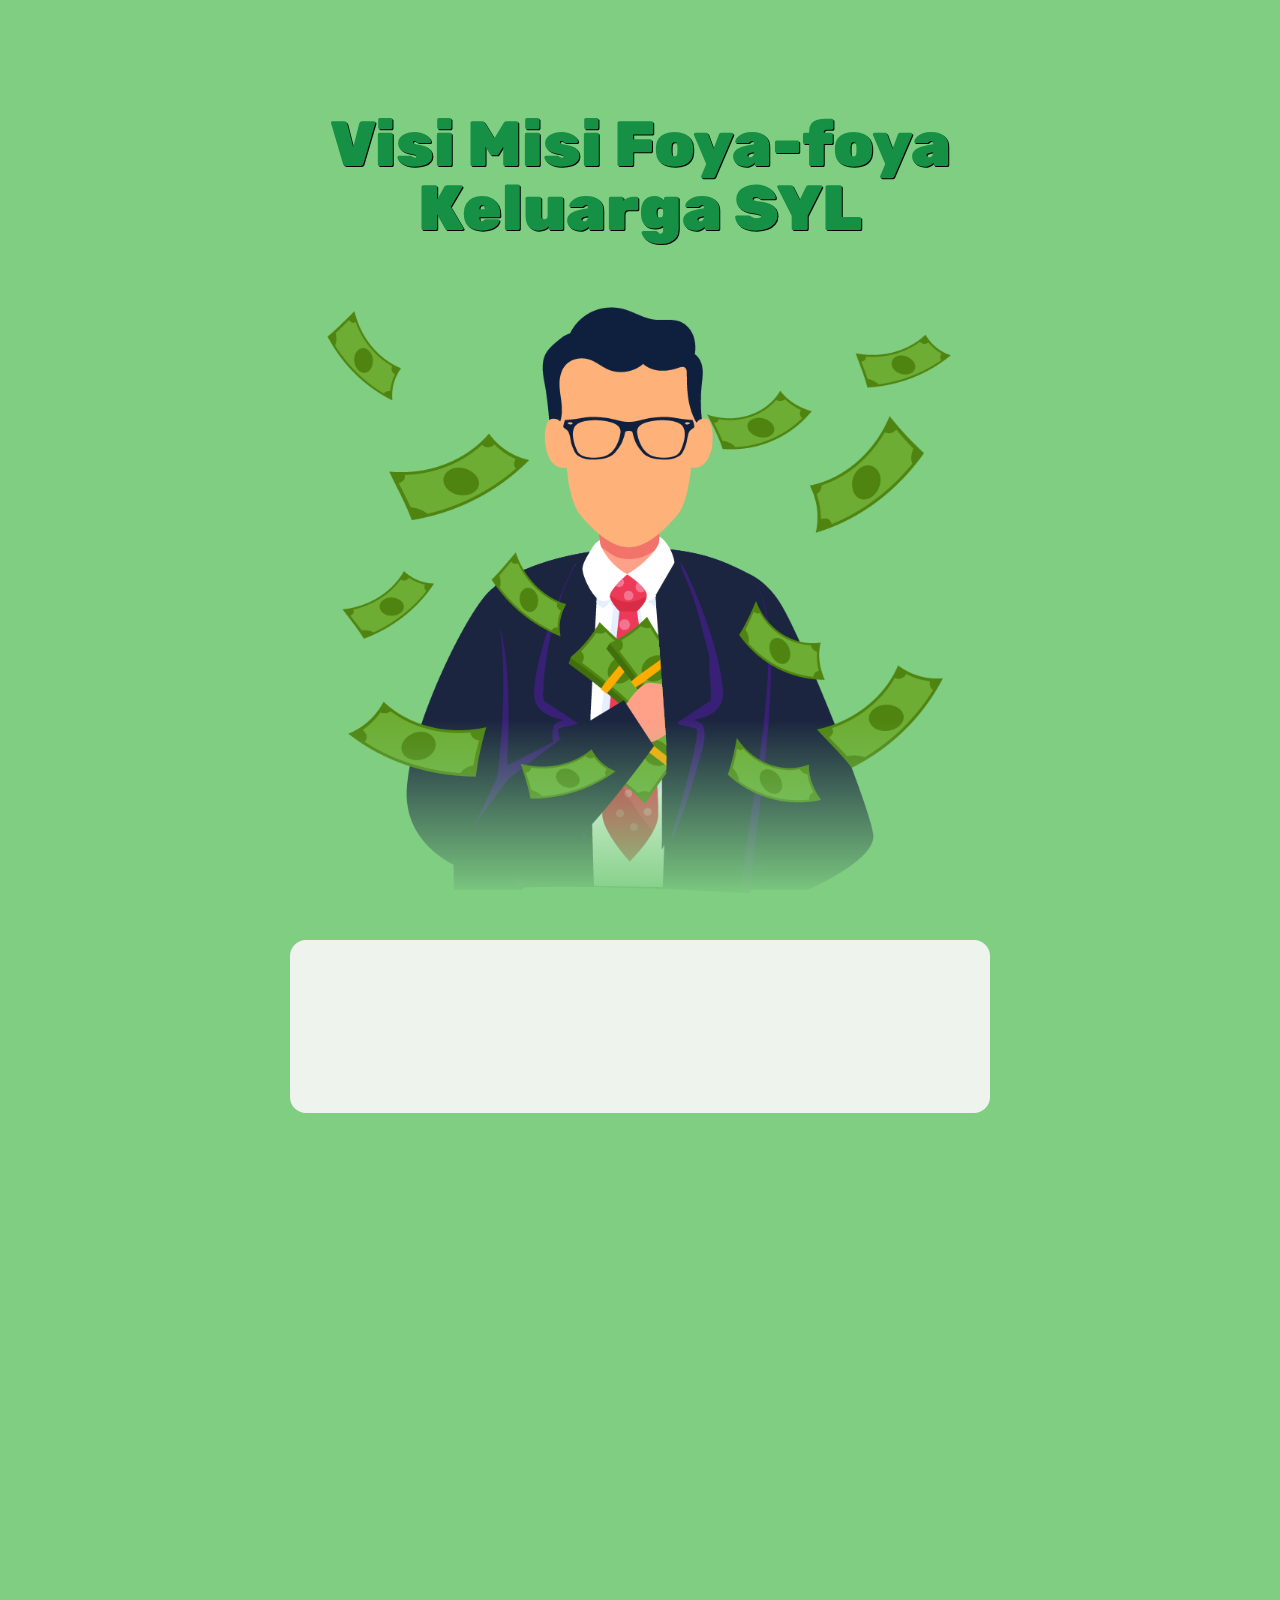
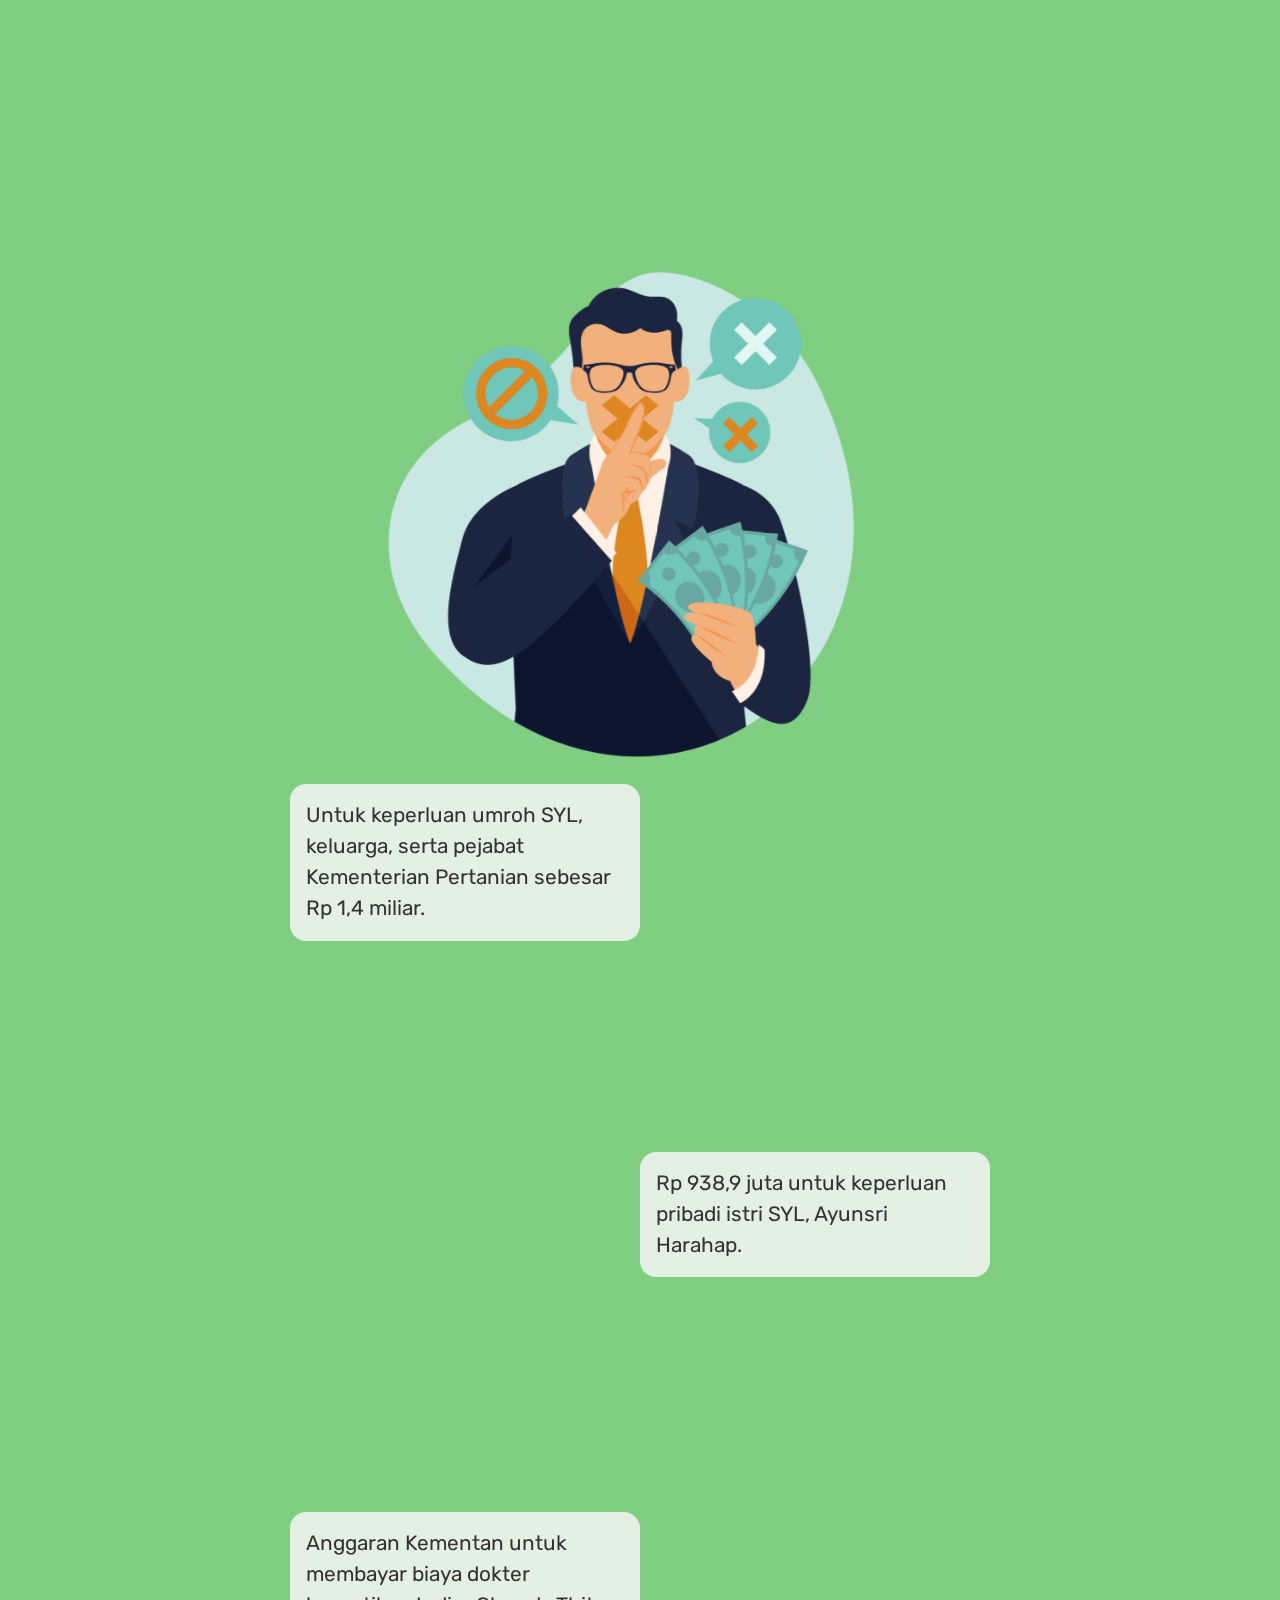
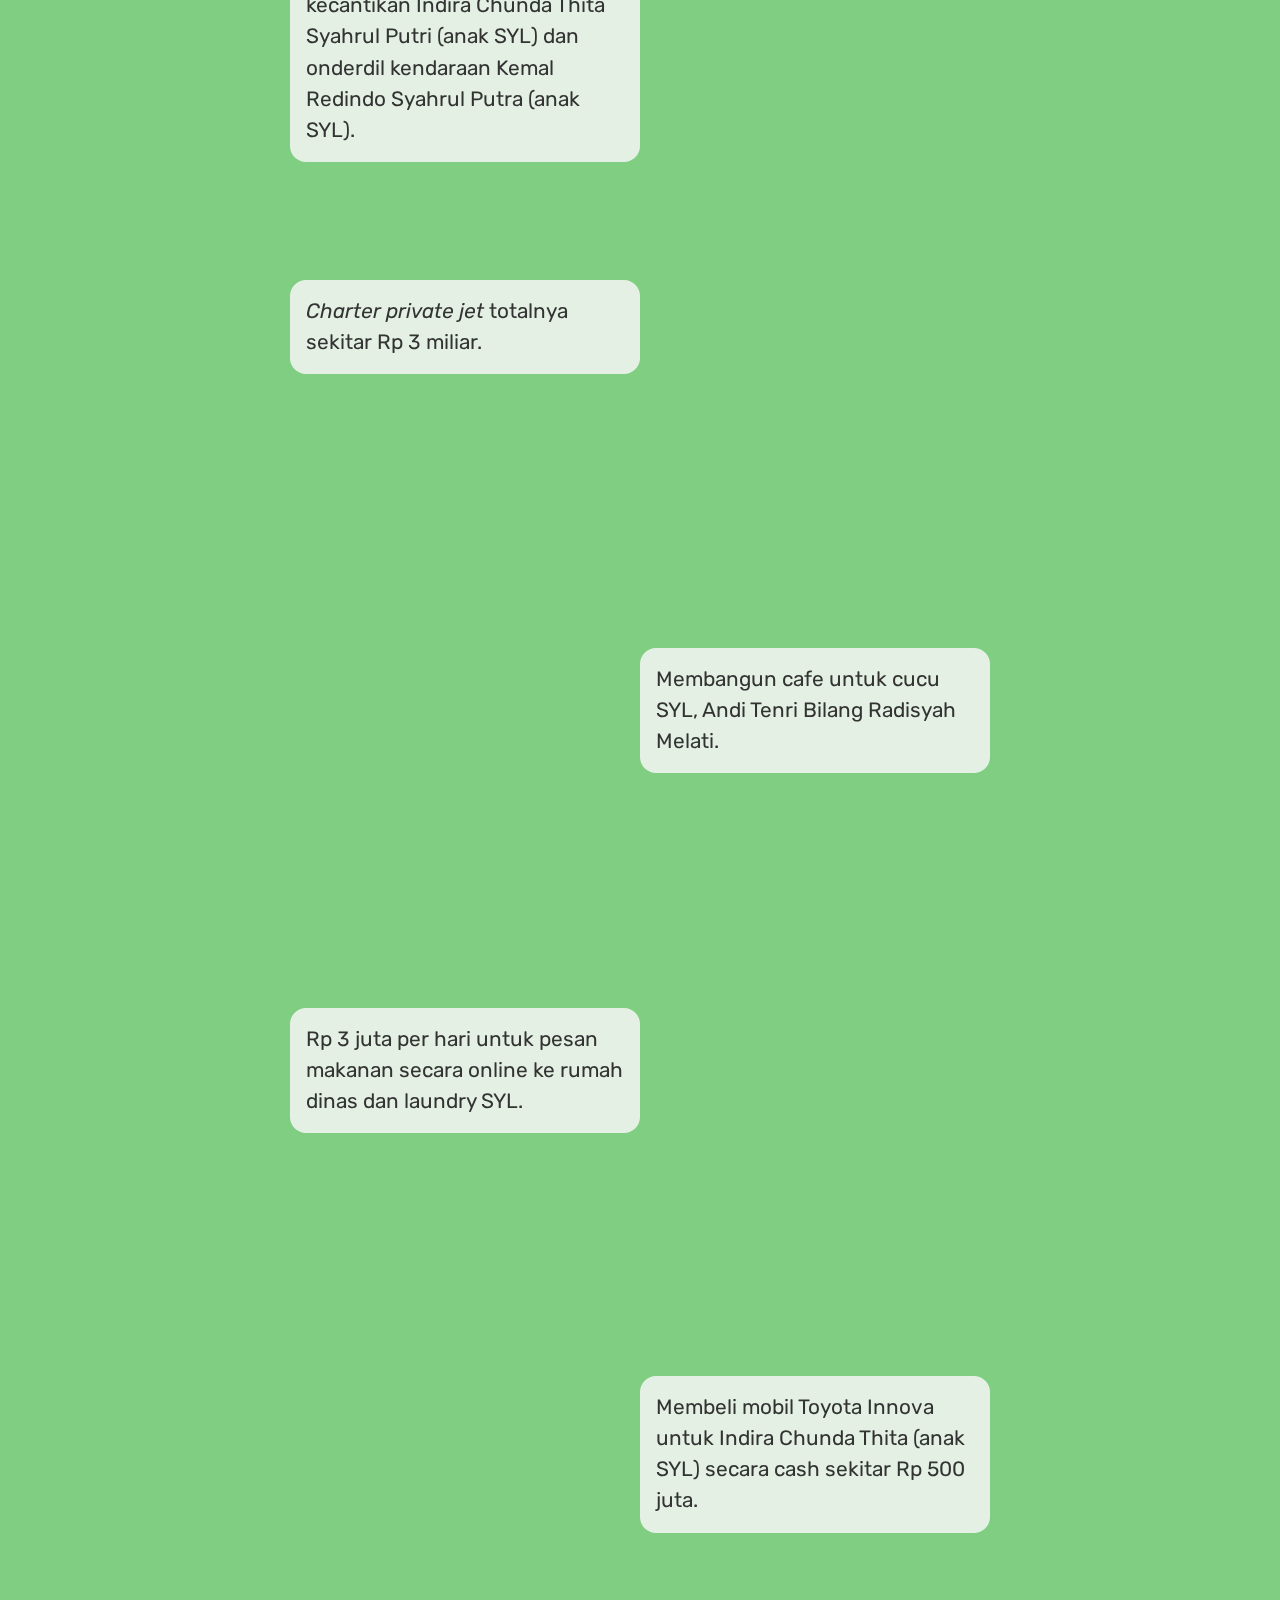
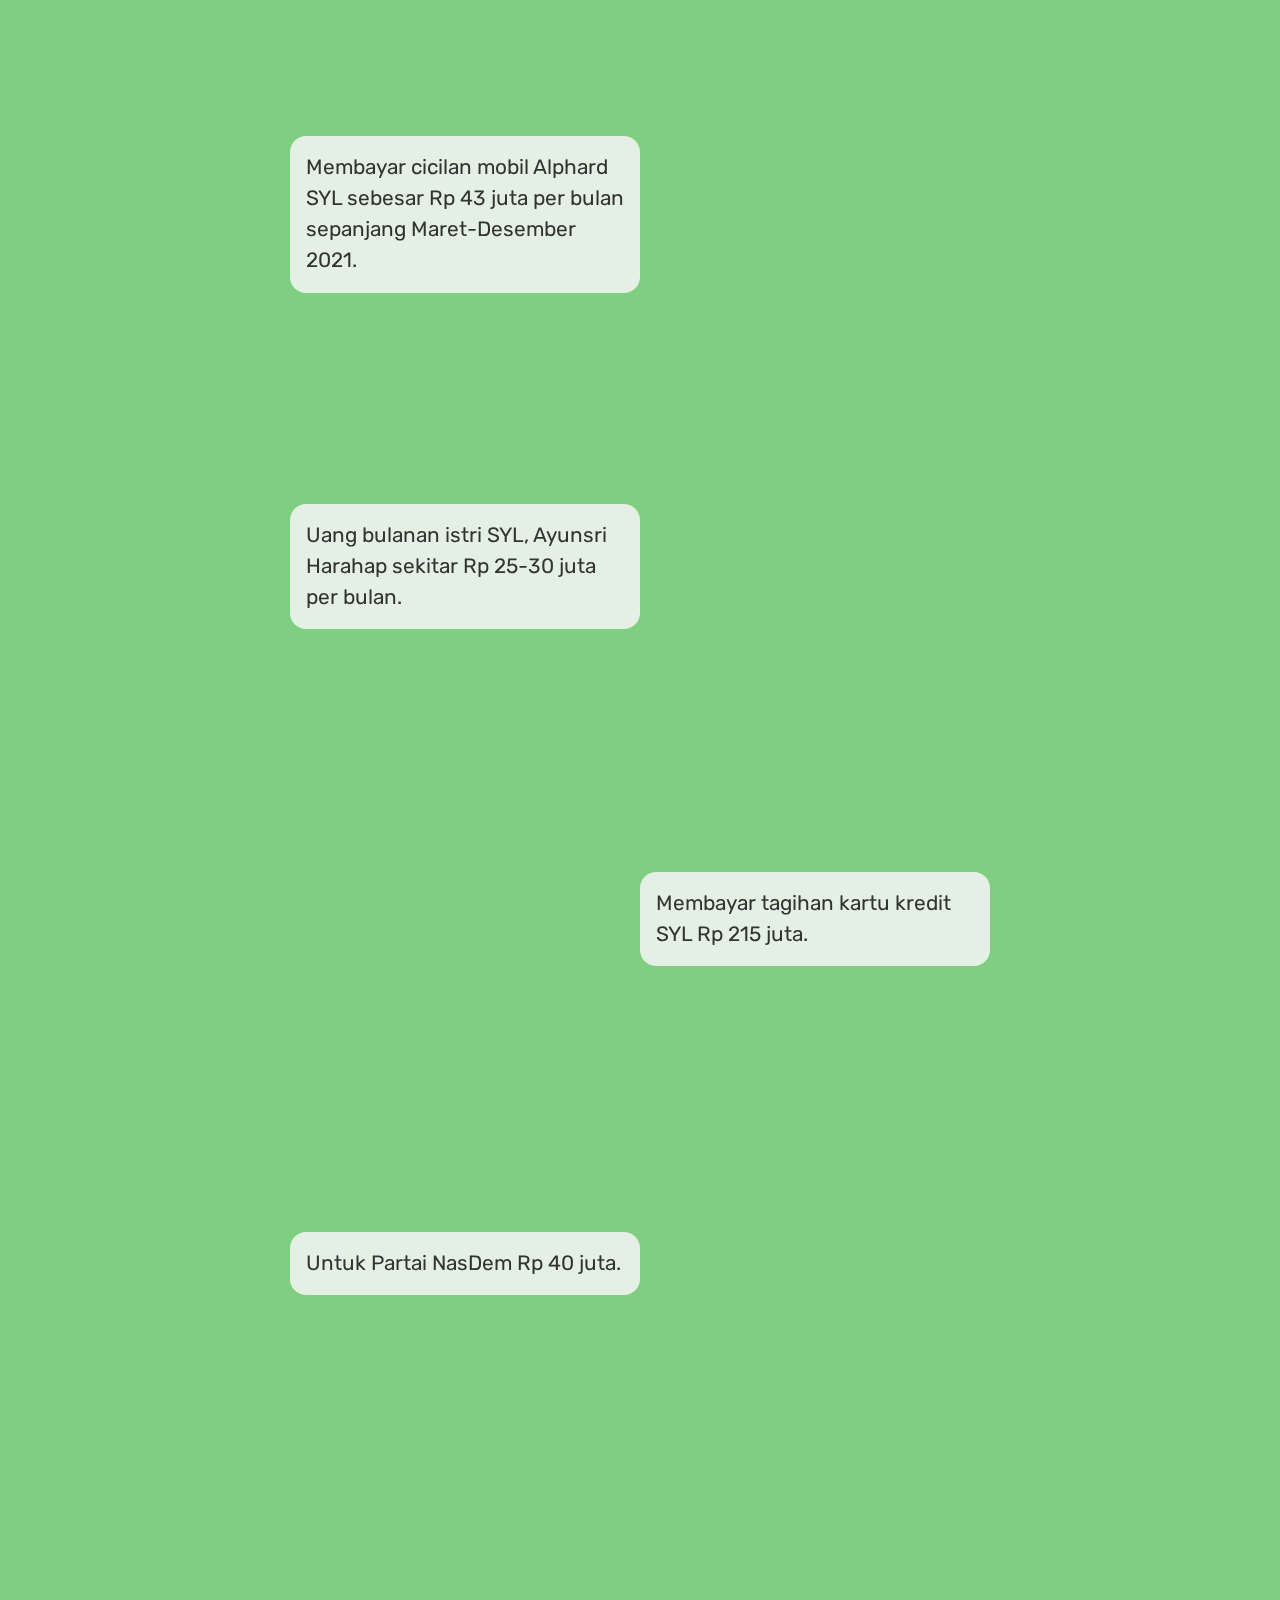
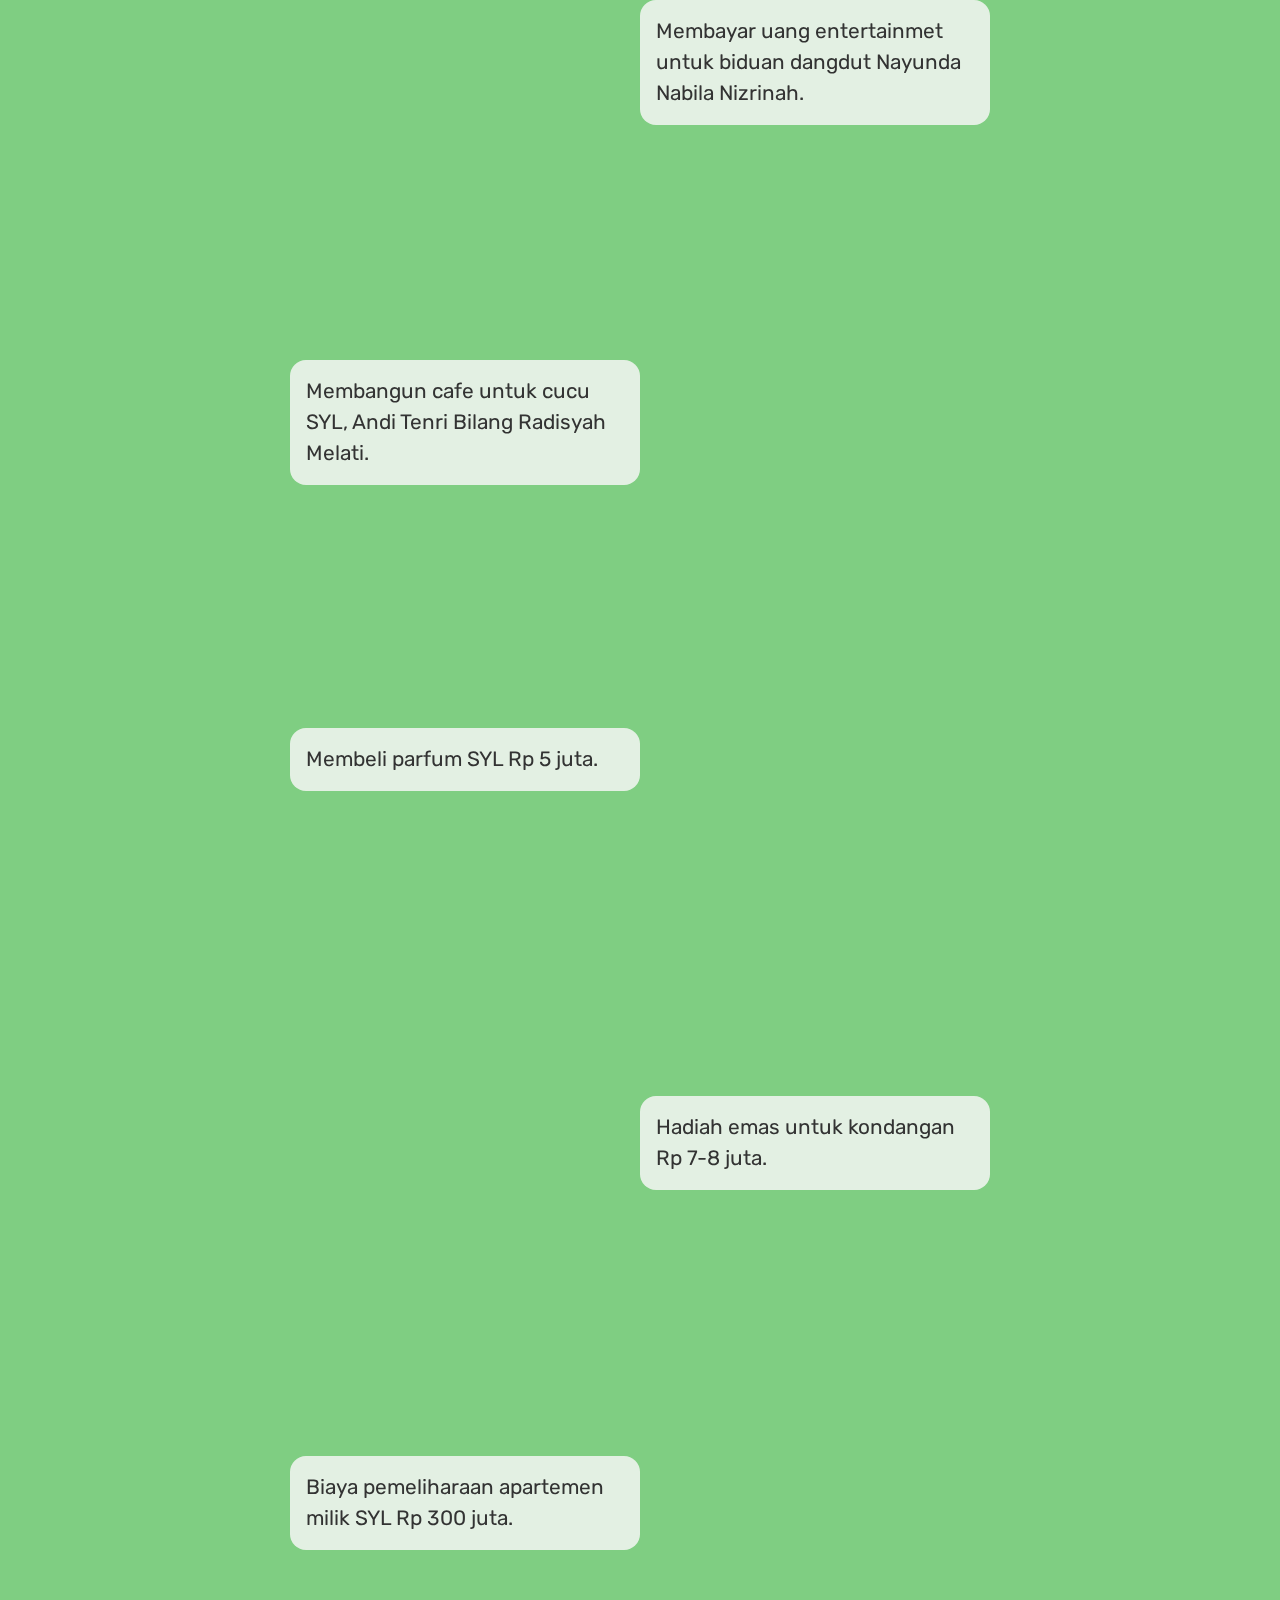
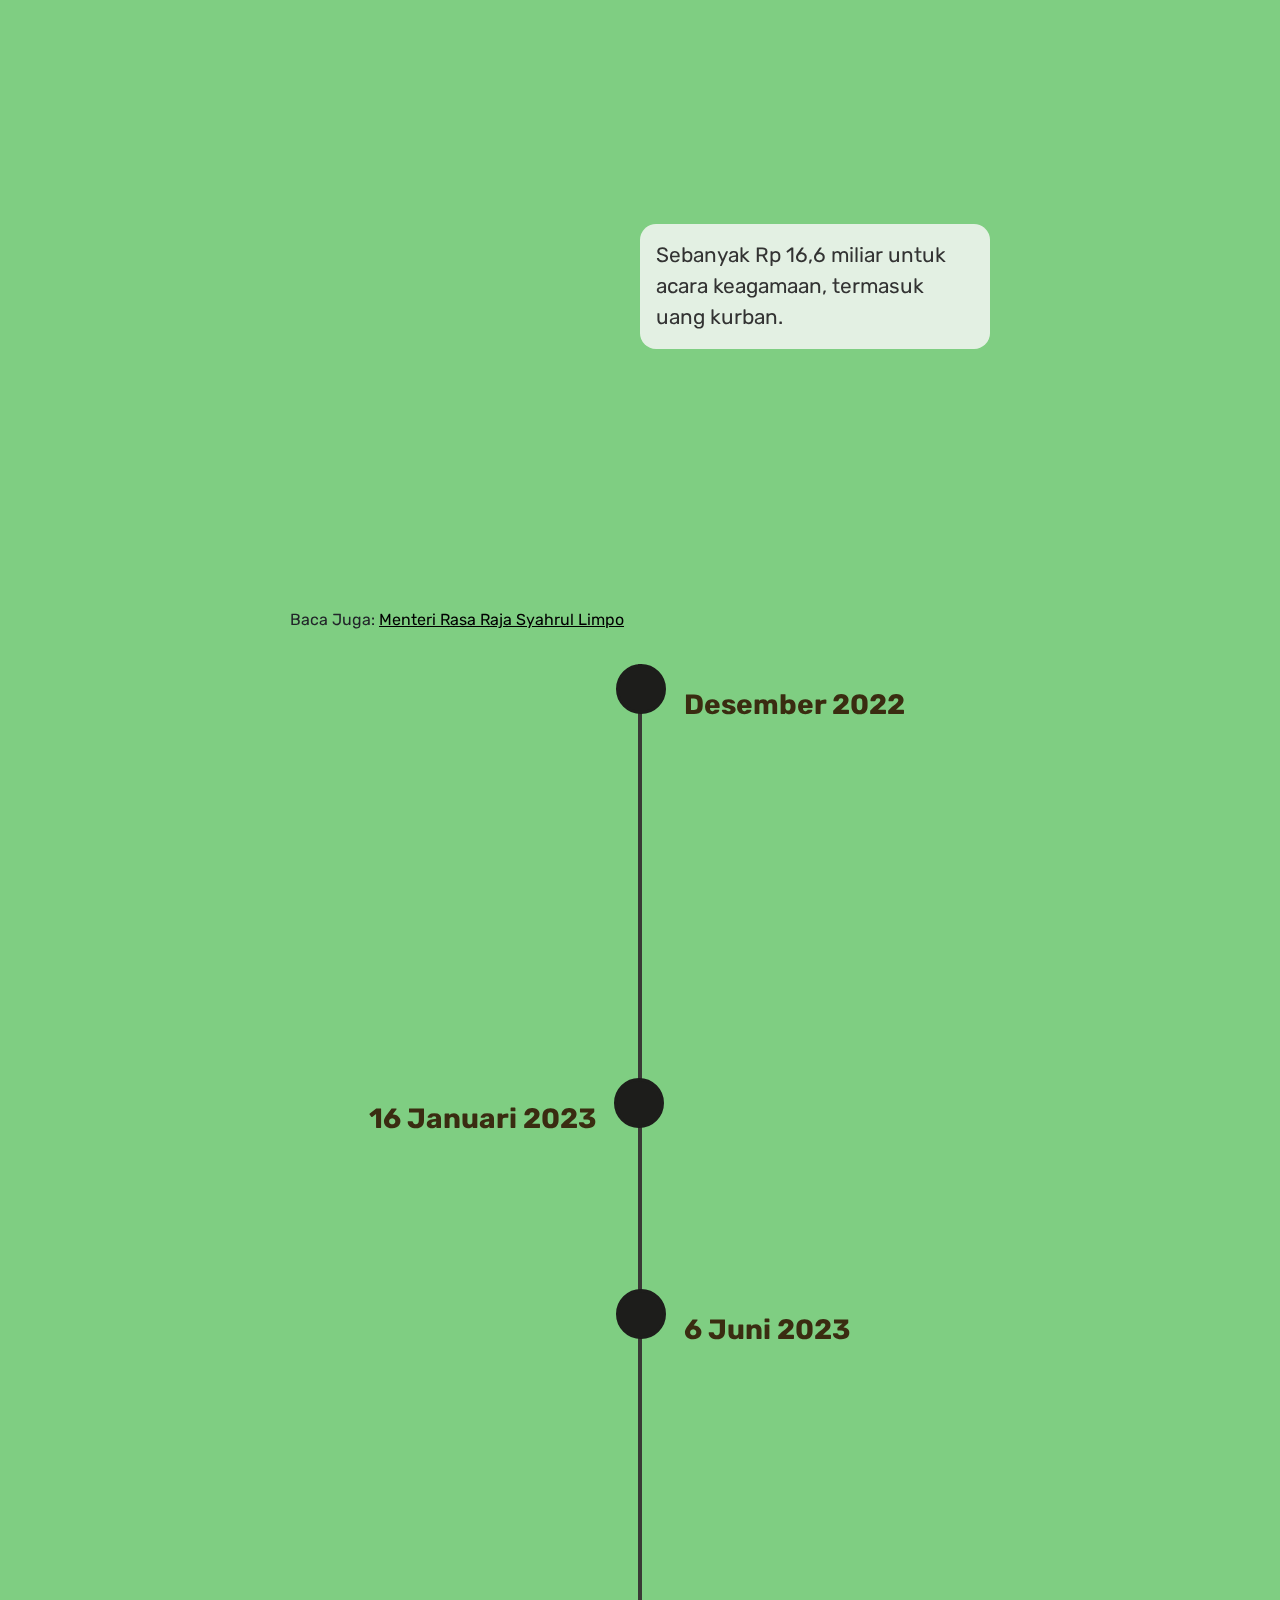
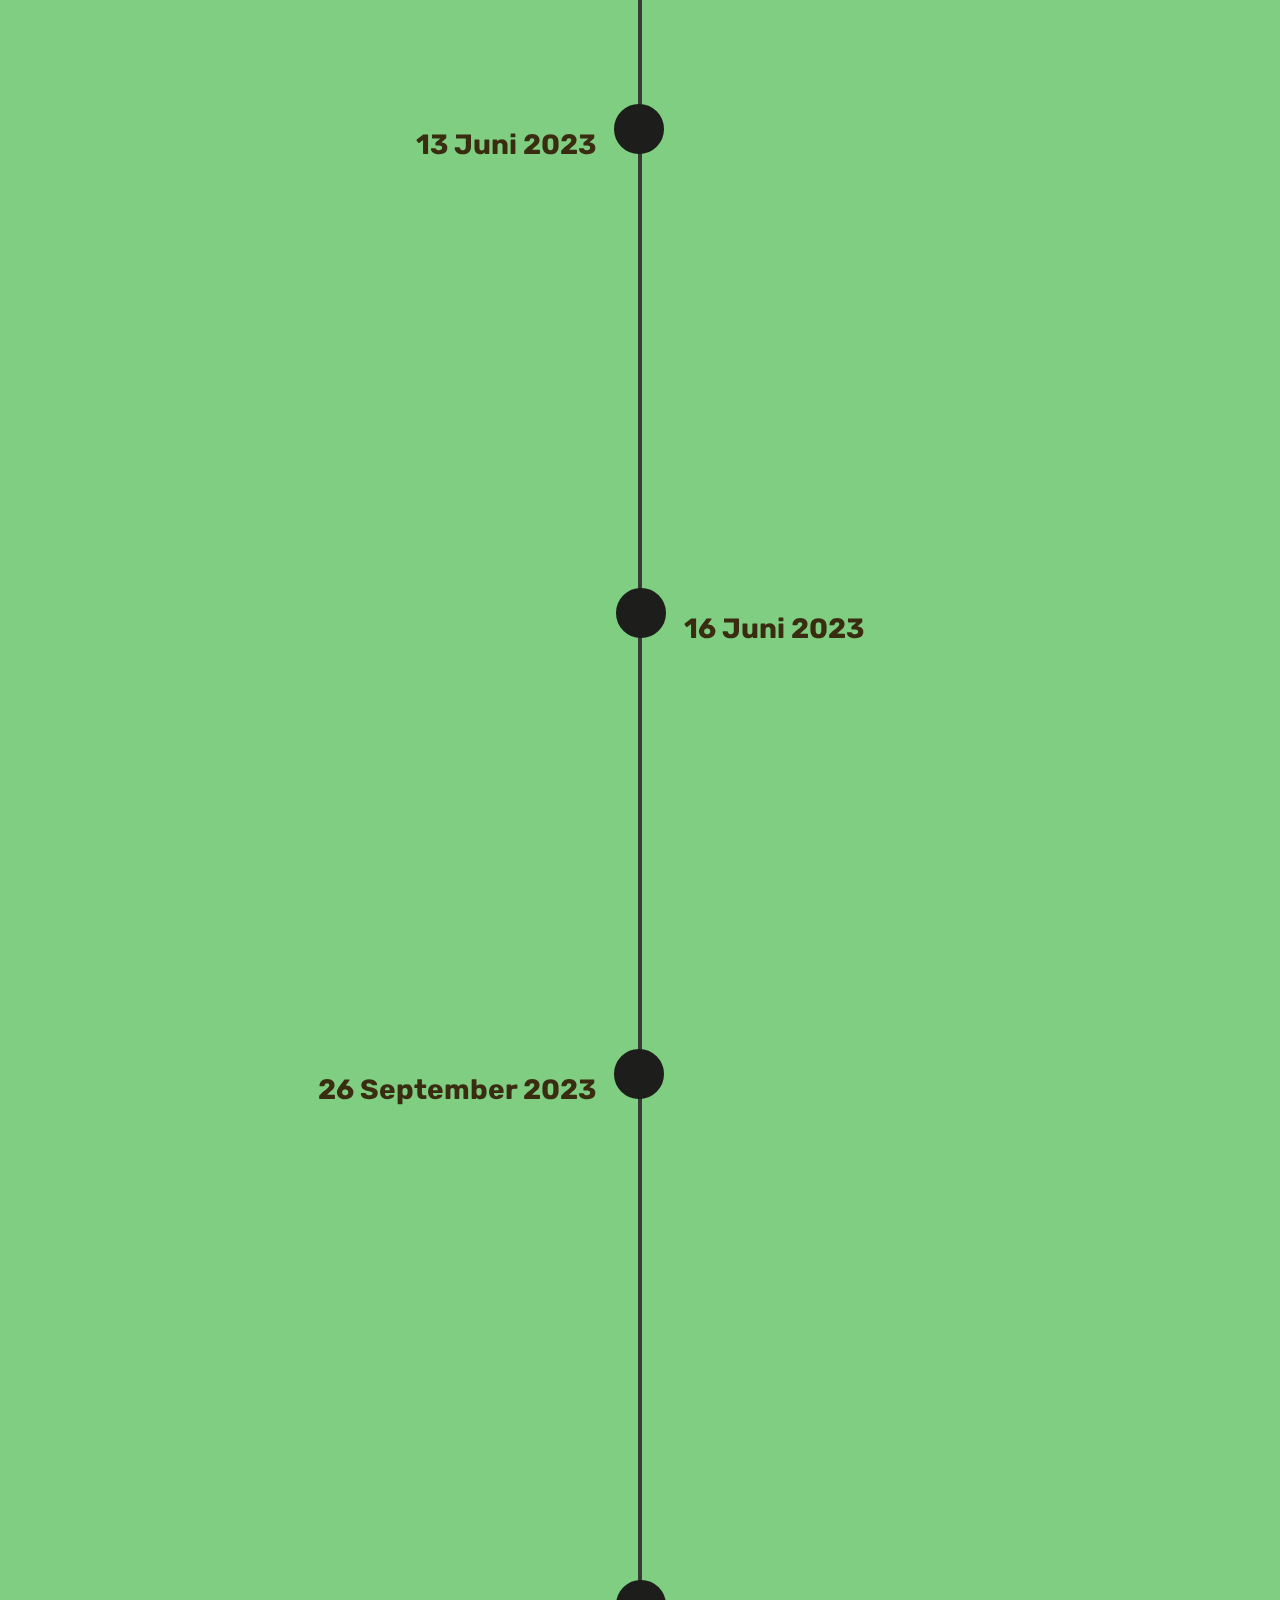
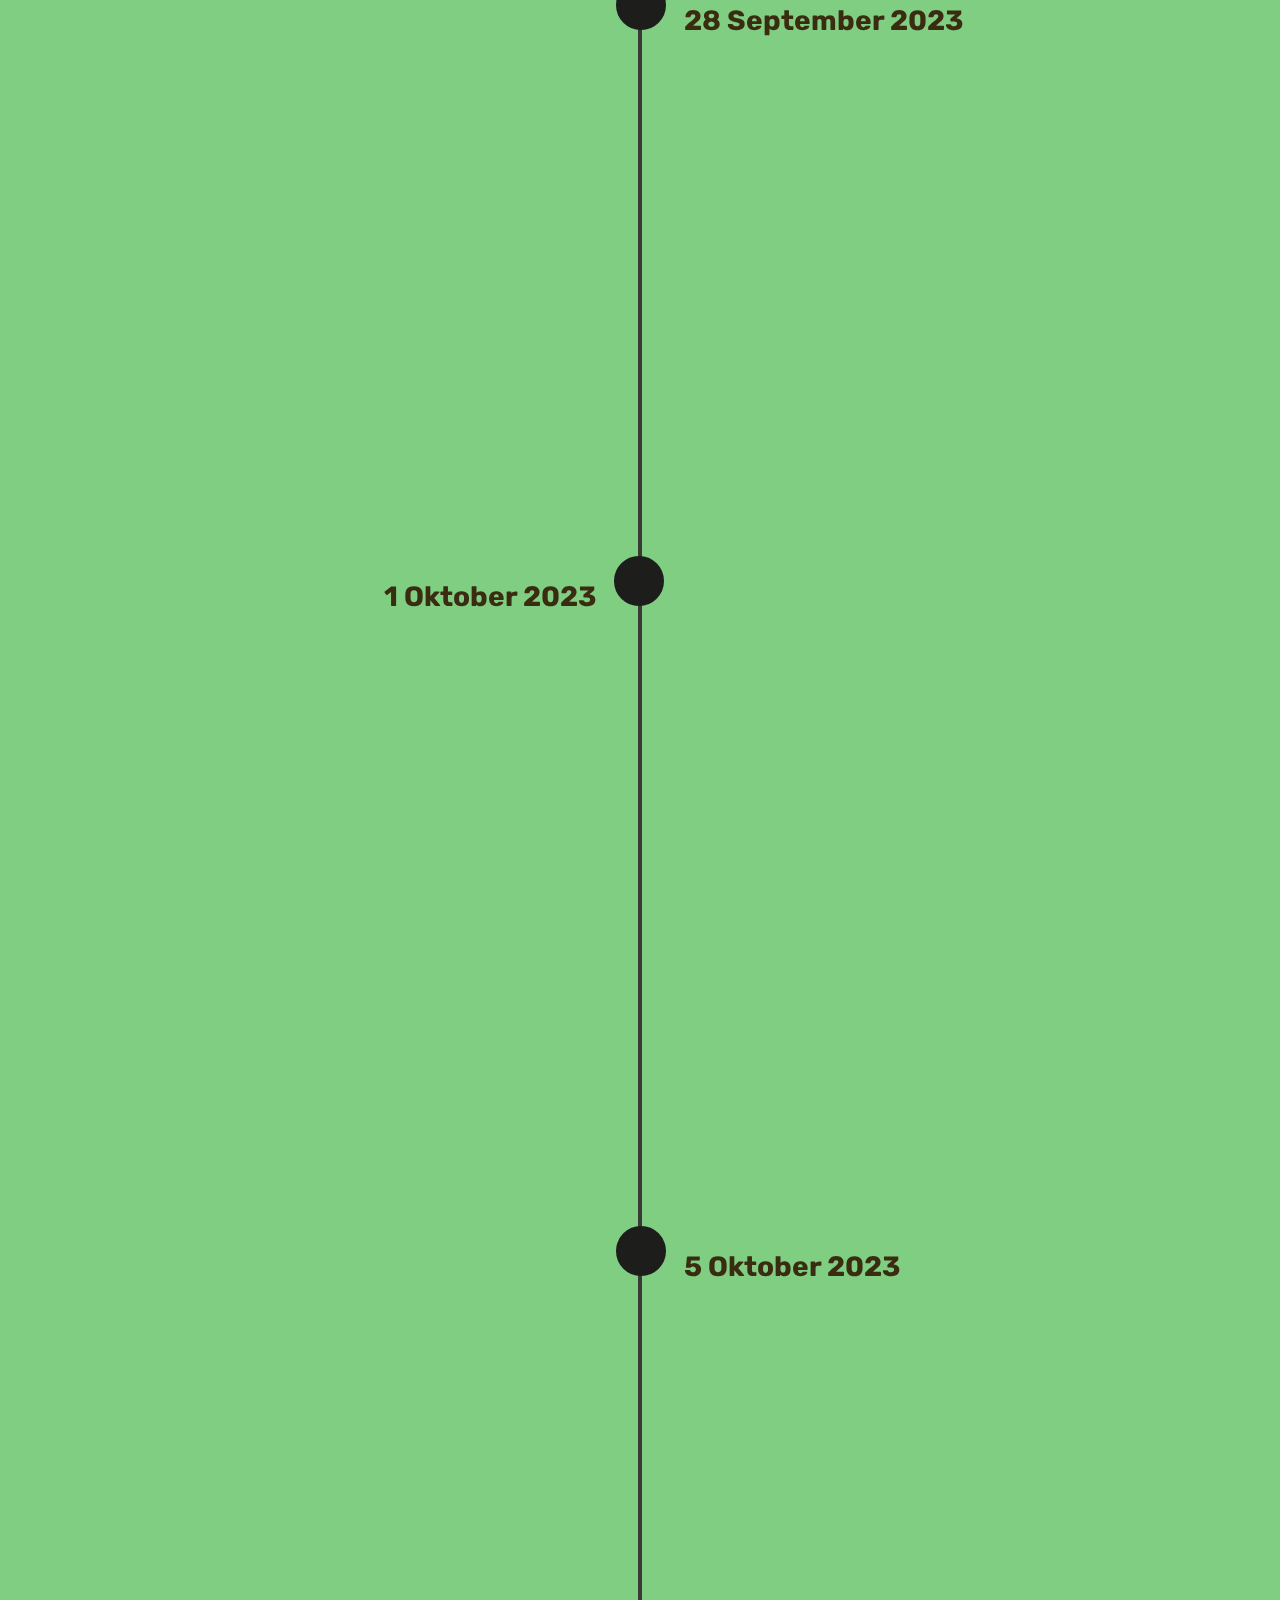
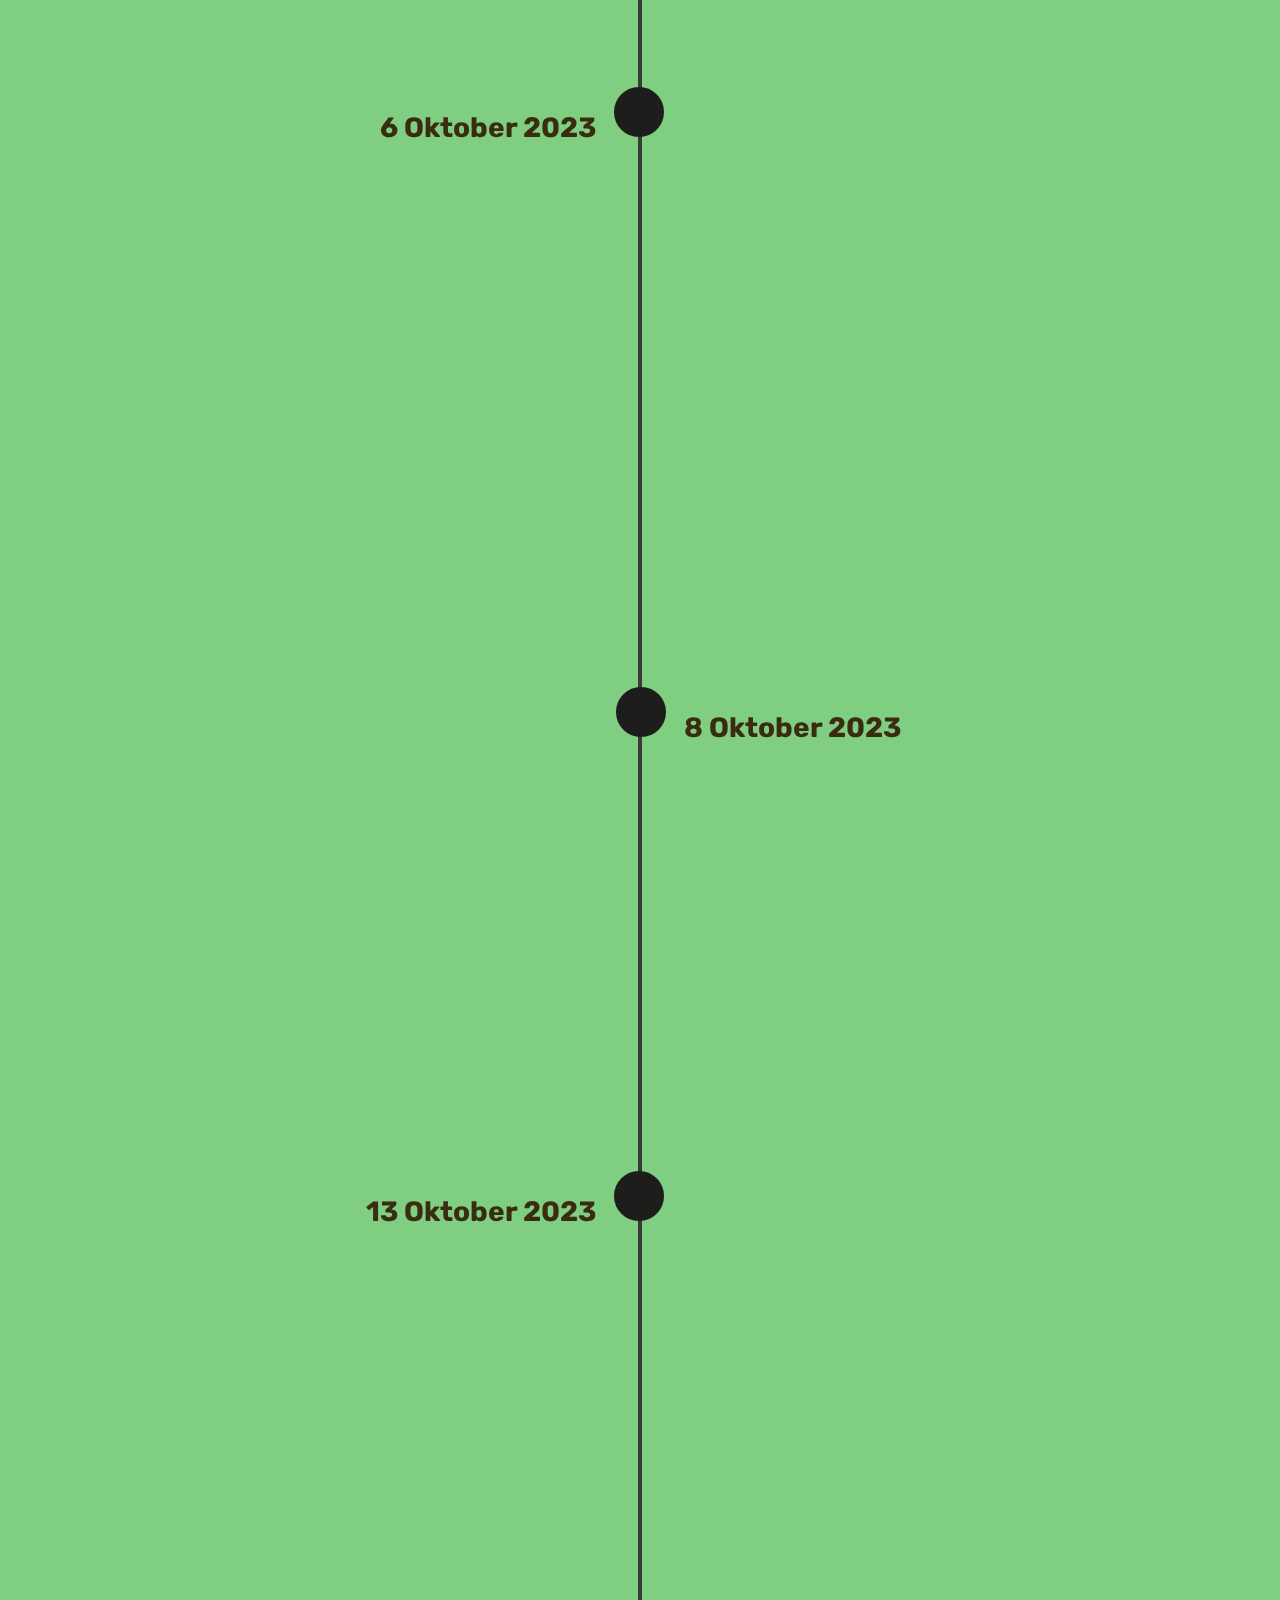
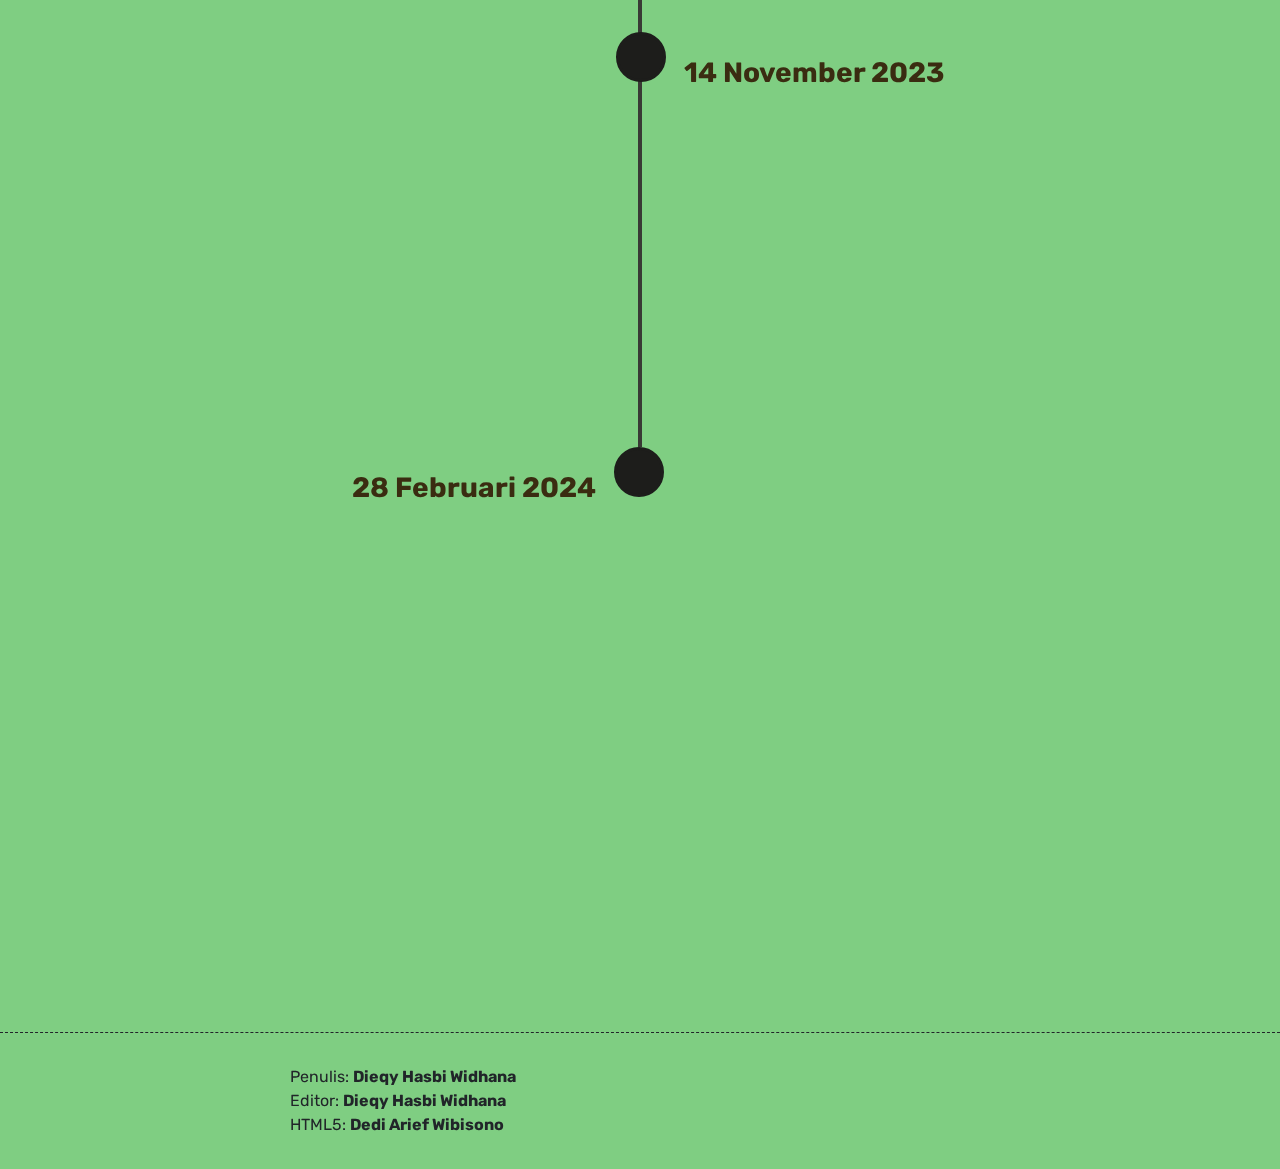
==== commit 21960b70: "ded" ====
--- a/index.html
+++ b/index.html
@@ -52,9 +52,6 @@
                 </ul>
             </div>
             <section class="banner">
-                <div class="family">
-                    <img src="img/family.png" alt="">
-                </div>
                 <div class="imagex">
                     <img src="img/bumper.png" alt="">
                 </div>
@@ -626,12 +623,6 @@
         <script src="js/bootstrap.min.js"></script>
         <script src="js/slick.min.js"></script>
         <script src="js/aos.js"></script>
-        <!-- <script src="https://cdnjs.cloudflare.com/ajax/libs/gsap/3.4.0/gsap.min.js"></script>
-        <script src="https://cdnjs.cloudflare.com/ajax/libs/gsap/3.4.0/ScrollTrigger.min.js"></script>
-        <script src="https://unpkg.com/smooth-scrollbar@latest/dist/smooth-scrollbar.js"></script> -->
-        <!-- <script src="https://www.csslab.cl/ejemplos/timelinr/latest/js/jquery.timelinr-0.9.54.js"></script>
-        <script src="https://cdnjs.cloudflare.com/ajax/libs/gsap/1.18.0/TweenMax.min.js"></script> -->
-        <!-- <script src="js/app.js"></script> -->
         <script src="js/timeline.js"></script>
     </body>
 </html>
--- a/sass/style.css
+++ b/sass/style.css
@@ -1 +1 @@
-﻿@import"https://fonts.googleapis.com/css2?family=Roboto:wght@400;900&Lato:wght@400;900&family=Ubuntu&family=Rubik&family=Paytone+One&family=Source+Code+Pro:wght@400;900&family=Roboto+Slab&family=Mulish&display=swap";.preload{font-family:"Roboto Slab";color:#333;border-bottom:1px dashed #bbb;text-align:center}@media screen and (max-width: 768px){.preload{text-align:left}}.preload p{font-size:1.2rem;margin-bottom:16px}@media screen and (max-width: 768px){.preload p{font-size:1rem}}.labels{background:#840020;padding:4px 8px;color:#fff;text-transform:uppercase;width:fit-content;margin:0 auto 8px;font-size:1rem}@media screen and (max-width: 768px){.labels{margin:0}}.preloader{position:fixed;top:0;bottom:0;left:0;right:0;z-index:999999;background:#fff}.preloader .waiting{position:absolute;transform:translate(-50%, -50%);left:50%;top:50%}.preloader .animate{-webkit-animation-duration:.5s;animation-duration:.5s;-webkit-animation-fill-mode:both;animation-fill-mode:both;-webkit-animation-timing-function:linear;animation-timing-function:linear;animation-iteration-count:infinite;-webkit-animation-iteration-count:infinite;-webkit-animation-name:bounce;animation-name:bounce}@-webkit-keyframes bounce{0%,100%{-webkit-transform:translateX(0)}50%{-webkit-transform:translateX(-10px)}}@keyframes bounce{0%,100%{transform:translateX(0)}50%{transform:translateX(-10px)}}.preloader .bounce{-webkit-animation-name:bounce;animation-name:bounce}section{padding:32px 0;min-height:100vh;z-index:11;position:relative}section h3{color:#ffefe2}section .bg-block{background:#fff;padding:16px;border-radius:16px}section .text-center h3{font-size:2.5rem}section p,section li{font-size:1.3rem;color:#333}@media screen and (max-width: 768px){section p,section li{font-size:1.2rem}}@media screen and (max-width: 400px){section p,section li{font-size:1rem}}.slick-next,.slick-prev{z-index:17 !important;width:40px;height:40px;border-radius:50%;background:rgba(206,147,82,.8)}.slick-next:focus,.slick-next:hover,.slick-prev:focus,.slick-prev:hover{background:rgba(206,147,82,.5)}.slick-next::before,.slick-prev::before{font-family:"fontAwesome" !important;font-size:32px !important;color:#fff !important;font-weight:700 !important}@media screen and (max-width: 766px){.slick-next::before,.slick-prev::before{font-size:32px !important}}.slick-prev{left:-16px !important}@media screen and (max-width: 768px){.slick-prev{left:-16px !important}}.slick-prev::before{content:"" !important}.slick-next{right:-16px !important}@media screen and (max-width: 768px){.slick-next{right:-16px !important}}.slick-next::before{content:"" !important}.sticky-mode{position:sticky;left:0;right:0;top:0;bottom:0;min-height:100vh}.wrap-detikx{width:700px;position:relative;margin:0 auto}@media screen and (max-width: 766px){.wrap-detikx{width:90%;margin:0 auto;display:block}}.totop{position:relative;z-index:19}.firstletter::first-letter{float:left;font-weight:bold;margin-right:8px;font-size:60px;font-size:6rem;line-height:40px;line-height:4rem;height:4rem;text-transform:uppercase}main{overflow-x:clip;background:#7fce82}html,body{position:relative;height:100%;font-family:"Rubik" !important}html h1,html h2,html h3,body h1,body h2,body h3{font-family:"Rubik",sans-serif !important}h4,h5{font-family:"Rubik",sans-serif !important;font-weight:bold}.slick-slide{margin:0 8px}.slick-list{margin:0 -8px}.img{width:100%}.img img{width:100%;height:100%;object-fit:cover}.hello{width:100%;height:auto;margin-top:8px;border-radius:16px;background:rgba(238,244,237,.9);margin-bottom:16px;position:relative}.hello .content{padding:16px 16px;position:relative;z-index:2}.hello .content p{margin-bottom:0}section .nav-pills .nav-link.active,section .nav-pills .show>.nav-link{background:#333;color:#fff}section .nav-pills .nav-link{border-radius:25px}.dashboard-content{display:none}#nav.no_index,#share{z-index:21}#nav.dark{background:linear-gradient(45deg, #333, #369159) !important}.footer{z-index:22}.share_icon>a i{font-size:25px !important;line-height:initial !important}@media screen and (max-width: 766px){.share_icon>a i{font-size:16px !important;line-height:initial !important;width:30px !important;height:30px !important}}#nav{background:linear-gradient(45deg, #333, #369159) !important}.bg-blues{background:#7fce82 !important}.share_icon>a{padding:0 !important}.baca-detikx .bacajuga_box{display:initial !important}.baca-detikx .bacajuga_box .container{display:none}.baca-detikx .bacajuga{width:100% !important;display:block}.baca-detikx .bacajuga a{display:inline-block;padding:0px;width:47% !important;margin:0 8px;border-radius:24px;position:relative;height:320px;text-align:left}.baca-detikx .bacajuga a::after{border-radius:24px}@media screen and (max-width: 766px){.baca-detikx .bacajuga a{width:100% !important;margin:4px 0}}.baca-detikx .bacajuga a:hover{text-decoration:none;color:orange !important}.baca-detikx .bacajuga a article{position:absolute;top:initial;width:100%;background:linear-gradient(to top, black, transparent);padding:8px 16px;border-radius:24px;bottom:0;transform:initial}.baca-detikx .bacajuga a article h2{font-family:"Rubik" !important;font-size:1.2rem}.haha,.hahad{background:#fff;border-radius:16px;padding:0px 8px;position:absolute;top:165px;right:0}@media screen and (max-width: 768px){.haha,.hahad{display:none;color:#333;top:140px}}.haha:hover,.hahad:hover{background:rgba(206,147,82,.5)}.all-helping{position:absolute;inset:0;background:#fff;text-align:center;width:100%;height:100%;z-index:17}.slider{display:none}.slider.slick-initialized{display:block}.banner{background:#7fce82;z-index:14}.banner .family{position:absolute;bottom:0;left:50%;transform:translate(-50%, 0%);height:auto;width:35%;filter:grayscale(1) opacity(0.5)}@media screen and (max-width: 768px){.banner .family{width:100%;transform:translate(-50%, -50%)}}.banner .family img{width:100%;height:100%;object-fit:contain}.banner .imagex{width:auto;height:80vh;position:absolute;left:50%;top:60%;transform:translate(-50%, -50%)}.banner .imagex::after{content:"";position:absolute;bottom:0;left:0;right:0;height:20vh;background:linear-gradient(to top, #7fce82, transparent)}@media screen and (max-width: 768px){.banner .imagex::after{height:10vh}}@media screen and (max-width: 768px){.banner .imagex{height:60vh;width:100%}}.banner .imagex img{width:100%;height:100%;object-fit:contain}@media screen and (max-width: 768px){.banner .imagex img{object-fit:cover}}.banner .titlex{position:absolute;left:50%;top:20%;text-align:center;transform:translate(-50%, -50%)}@media screen and (max-width: 768px){.banner .titlex{width:90%;top:27%}}.banner .titlex h2{font-family:"Lato";font-size:4rem;line-height:4rem;font-weight:900;color:#4f8410;text-shadow:1px 1px #000;filter:hue-rotate(45deg)}.quotex-awal{min-height:auto;font-family:"Source Code Pro"}.quotex-awal .hello{background:#eef4ed;padding:16px}.gradient{position:fixed;overflow:hidden;z-index:9;top:0;bottom:0;left:0;width:100%;height:100%;background:#7fce82;right:0}.gradient .bg-bubbles{position:absolute;top:0;left:0;width:100%;height:100%}.gradient .bg-bubbles li{position:absolute;list-style:none;display:block;width:80px;height:80px;opacity:.2;bottom:-320px;animation:square 50s infinite;transition-timing-function:linear;border-radius:4px}.gradient .bg-bubbles li img{width:100%;height:100%;object-fit:contain}.gradient .bg-bubbles li:nth-child(1){left:10%;width:80px;height:80px}.gradient .bg-bubbles li:nth-child(2){left:20%;width:160px;opacity:.2;height:160px;animation-delay:2s;animation-duration:34s;background-color:transparent}.gradient .bg-bubbles li:nth-child(2) img{width:100%;height:100%;object-fit:contain}.gradient .bg-bubbles li:nth-child(3){left:25%;animation-delay:4s}.gradient .bg-bubbles li:nth-child(4){left:40%;width:120px;height:120px;animation-duration:44s}.gradient .bg-bubbles li:nth-child(5){left:70%}.gradient .bg-bubbles li:nth-child(6){left:80%;width:240px;height:240px;animation-delay:3s}.gradient .bg-bubbles li:nth-child(6) img{width:100%;height:100%;object-fit:contain}.gradient .bg-bubbles li:nth-child(7){left:32%;width:320px;height:320px;animation-delay:7s}.gradient .bg-bubbles li:nth-child(8){left:55%;width:40px;height:40px;-webkit-animation-delay:15s;animation-delay:15s;-webkit-animation-duration:80s;animation-duration:80s}.gradient .bg-bubbles li:nth-child(9){left:25%;width:20px;height:20px;animation-delay:2s;animation-duration:80s}.gradient .bg-bubbles li:nth-child(10){left:90%;width:320px;height:320px;animation-delay:22s}@keyframes square{0%{-webkit-transform:translateY(0);transform:translateY(0)}100%{-webkit-transform:translateY(-1500px) rotate(600deg);transform:translateY(-1500px) rotate(600deg)}}.pembukaan{min-height:auto}.pembukaan .daunx{position:absolute;bottom:0;left:15%;width:auto;height:50%}@media screen and (max-width: 768px){.pembukaan .daunx{left:5%;height:20%}}.pembukaan .daunx img{width:100%;height:100%;object-fit:contain}@media screen and (max-width: 768px){.data .wrap-detikx{margin-top:-50vh}}.data .syl-img{position:absolute;bottom:0;width:40%;height:auto;left:50%;transform:translate(-50%, 0%)}@media screen and (max-width: 768px){.data .syl-img{width:100%;transform:translate(-50%, -50%)}}.data .syl-img img{width:100%;height:100%;object-fit:contain}@media screen and (max-width: 768px){.data .syl-img img{object-fit:cover}}.data .mb-80{height:40vh;position:relative}@media screen and (max-width: 768px){.data .mb-80{height:28vh}}.leftx{width:50%}@media screen and (max-width: 768px){.leftx{width:75%}}.rightx{width:50%;position:absolute;right:0}@media screen and (max-width: 768px){.rightx{width:75%}}.lihat-naskah{background:transparent;position:relative;z-index:10}.lihat-naskah a {color:#fff !important}.lihat-naskah a :hover{text-decoration:none}.lihat-naskah .imgx{width:200px;height:auto;display:inline-block}.lihat-naskah .imgx img{width:100%;height:100%;object-fit:contain}.lihat-naskah .judulx{color:#000 !important;display:inline-block;text-decoration:underline}.creditx{min-height:auto;border-top:1px dashed}.creditx p{margin-bottom:0}.creditx .alls{display:block}.creditx .alls_name{font-weight:bold}.creditx .alls_job,.creditx .alls_name{display:inline-block}.timeline{position:relative}.timeline__bg{position:absolute;left:0;top:0;width:320px;opacity:.5}.timeline__bg img{width:100%;height:100%;object-fit:contain}.timeline img{max-width:100%;border-radius:6px 6px 0 0}.timeline .ag-format-container{margin:0 auto}.timeline .ag-timeline_title-box{padding:0 0 30px;text-align:center}.timeline .ag-timeline_tagline{font-size:40px;color:#54595f}.timeline .ag-timeline_title{background-image:url(https://raw.githubusercontent.com/SochavaAG/example-mycode/master/pens/timeline/images/bg.jpg);background-repeat:no-repeat;background-position:50% 50%;background-size:cover;-webkit-background-clip:text;background-clip:text;text-fill-color:transparent;color:transparent;font-size:80px}.timeline .ag-timeline_item{margin:0 0 50px;position:relative}.timeline .ag-timeline_item:nth-child(2n){text-align:right}.timeline .ag-timeline{display:inline-block;width:100%;max-width:100%;margin:0 auto;position:relative}.timeline .ag-timeline_line{width:4px;background-color:#393935;position:absolute;top:2px;left:50%;bottom:0;-webkit-transform:translateX(-50%);-moz-transform:translateX(-50%);-ms-transform:translateX(-50%);-o-transform:translateX(-50%);transform:translateX(-50%)}.timeline .ag-timeline_line-progress{width:100%;height:20%;background-color:#cdcecf;position:relative}.timeline .ag-timeline_line-progress .imgs{position:absolute;bottom:-42px;width:100px;left:-50px;height:100px;z-index:999;max-width:initial}.timeline .ag-timeline_line-progress .imgs img{width:100%;height:100%;object-fit:contain}.timeline .ag-timeline-card_box{padding:0 0 20px 50%}.timeline .ag-timeline_item:nth-child(2n) .ag-timeline-card_box{padding:0 50% 20px 0}.timeline .ag-timeline-card_point-box{display:inline-block;margin:0 14px 0 -24px}.timeline .ag-timeline_item:nth-child(2n) .ag-timeline-card_point-box{margin:0 -24px 0 14px}.timeline .ag-timeline-card_point{height:50px;position:relative;line-height:50px;width:50px;border:3px solid #1d1d1b;background-color:#1d1d1b;text-align:center;font-size:25px;color:#fff;-webkit-border-radius:50%;-moz-border-radius:50%;border-radius:50%}.timeline .ag-timeline-card_point .tembakan{opacity:0}.timeline .js-ag-active .ag-timeline-card_point{background-color:#ffb300;position:relative}.timeline .js-ag-active .ag-timeline-card_point .tembakan{opacity:1}.timeline .ag-timeline-card_meta-box{display:inline-block}.timeline .ag-timeline-card_meta{margin:10px 0 0;font-weight:bold;font-size:28px;color:#3a2c11}.timeline .ag-timeline-card_item{display:inline-block;width:45%;position:relative;margin:-77px 0 0;opacity:0;-webkit-border-radius:6px;-moz-border-radius:6px;border-radius:6px;-webkit-box-shadow:0 0 0 0 rgba(0,0,0,.5);-moz-box-shadow:0 0 0 0 rgba(0,0,0,.5);-o-box-shadow:0 0 0 0 rgba(0,0,0,.5);box-shadow:0 0 0 0 rgba(0,0,0,.5);-webkit-transition:-webkit-transform .5s,opacity .5s;-moz-transition:-moz-transform .5s,opacity .5s;-o-transition:-o-transform .5s,opacity .5s;transition:transform .5s,opacity .5s;position:relative}.timeline .ag-timeline-card_item::before{content:"";left:0;top:0;bottom:0;right:0;border-radius:6px;position:absolute}.timeline .ag-timeline_item:nth-child(2n+1) .ag-timeline-card_item{-webkit-transform:translateX(-200%);-moz-transform:translateX(-200%);-ms-transform:translateX(-200%);-o-transform:translateX(-200%);transform:translateX(-200%)}.timeline .ag-timeline_item:nth-child(2n) .ag-timeline-card_item{-webkit-transform:translateX(200%);-moz-transform:translateX(200%);-ms-transform:translateX(200%);-o-transform:translateX(200%);transform:translateX(200%)}.timeline .js-ag-active.ag-timeline_item:nth-child(2n+1) .ag-timeline-card_item,.timeline .js-ag-active.ag-timeline_item:nth-child(2n) .ag-timeline-card_item{opacity:1;-webkit-transform:translateX(0);-moz-transform:translateX(0);-ms-transform:translateX(0);-o-transform:translateX(0);transform:translateX(0)}.timeline .ag-timeline-card_arrow{height:18px;width:18px;margin-top:20px;background-color:#517d52;z-index:-1;position:absolute;top:0;right:0;-webkit-transform:rotate(45deg);-moz-transform:rotate(45deg);-ms-transform:rotate(45deg);-o-transform:rotate(45deg);transform:rotate(45deg)}.timeline .ag-timeline_item:nth-child(2n+1) .ag-timeline-card_arrow{margin-left:calc(-18px / 2);margin-right:calc(-18px / 2)}.timeline .ag-timeline_item:nth-child(2n) .ag-timeline-card_arrow{margin-left:-10px;right:auto;left:0}.timeline .ag-timeline-card_img{width:100%;border-radius:6px 6px 0 0}.timeline .ag-timeline-card_info{padding:20px 30px;border-radius:6px;position:relative;z-index:20}.timeline .ag-timeline-card_title{display:none;margin:10px 0 0;font-weight:bold;font-size:28px;color:#f5bd4c}@media screen and (max-width: 766px){.timeline .ag-timeline-card_title{font-size:20px;line-height:30px}}.timeline .ag-timeline-card_desc{line-height:1.45;font-size:16px;color:#cecece}@media only screen and (max-width: 979px){.timeline .ag-timeline_line{left:30px}.timeline .ag-timeline_item:nth-child(2n){text-align:left}.timeline .ag-timeline-card_box,.timeline .ag-timeline_item:nth-child(2n) .ag-timeline-card_box{padding:0 0 20px}.timeline .ag-timeline-card_meta-box{display:none}.timeline .ag-timeline-card_point-box,.timeline .ag-timeline_item:nth-child(2n) .ag-timeline-card_point-box{margin:0 0 0 8px}.timeline .ag-timeline-card_point{height:40px;line-height:40px;width:40px}.timeline .ag-timeline-card_item{width:auto;margin:-65px 0 0 75px}.timeline .ag-timeline_item:nth-child(2n+1) .ag-timeline-card_item,.timeline .ag-timeline_item:nth-child(2n) .ag-timeline-card_item{-webkit-transform:translateX(200%);-moz-transform:translateX(200%);-ms-transform:translateX(200%);-o-transform:translateX(200%);transform:translateX(200%)}.timeline .ag-timeline_item:nth-child(2n+1) .ag-timeline-card_arrow{right:auto;left:0}.timeline .ag-timeline-card_title{display:block}.timeline .ag-timeline-card_arrow{margin-top:12px}}@media only screen and (max-width: 767px){.timeline .ag-format-container{width:96%}.timeline .ag-timeline-card_img{height:auto;width:auto}}@media only screen and (max-width: 639px){.timeline .ag-timeline_title{font-size:60px}.timeline .ag-timeline-card_info{padding:10px}.timeline .ag-timeline-card_desc{font-size:14px}}@media(min-width: 768px)and (max-width: 979px){.timeline .ag-format-container{width:750px}}@media(min-width: 980px)and (max-width: 1161px){.timeline .ag-format-container{width:960px}}.timeline .ag-timeline-card_inner{background:#517d52;border-radius:6px}.timeline .ag-timeline-card_img-box{width:100%;height:250px}.timeline .ag-timeline-card_img-box img{width:100%;height:100%;object-fit:cover}.font-big{font-size:8rem !important;position:absolute;left:50%;top:35%;transform:translate(-50%, -50%);color:#fff}/*# sourceMappingURL=style.css.map */
+﻿@import"https://fonts.googleapis.com/css2?family=Roboto:wght@400;900&Lato:wght@400;900&family=Ubuntu&family=Rubik&family=Paytone+One&family=Source+Code+Pro:wght@400;900&family=Roboto+Slab&family=Mulish&display=swap";.preload{font-family:"Roboto Slab";color:#333;border-bottom:1px dashed #bbb;text-align:center}@media screen and (max-width: 768px){.preload{text-align:left}}.preload p{font-size:1.2rem;margin-bottom:16px}@media screen and (max-width: 768px){.preload p{font-size:1rem}}.labels{background:#840020;padding:4px 8px;color:#fff;text-transform:uppercase;width:fit-content;margin:0 auto 8px;font-size:1rem}@media screen and (max-width: 768px){.labels{margin:0}}.preloader{position:fixed;top:0;bottom:0;left:0;right:0;z-index:999999;background:#fff}.preloader .waiting{position:absolute;transform:translate(-50%, -50%);left:50%;top:50%}.preloader .animate{-webkit-animation-duration:.5s;animation-duration:.5s;-webkit-animation-fill-mode:both;animation-fill-mode:both;-webkit-animation-timing-function:linear;animation-timing-function:linear;animation-iteration-count:infinite;-webkit-animation-iteration-count:infinite;-webkit-animation-name:bounce;animation-name:bounce}@-webkit-keyframes bounce{0%,100%{-webkit-transform:translateX(0)}50%{-webkit-transform:translateX(-10px)}}@keyframes bounce{0%,100%{transform:translateX(0)}50%{transform:translateX(-10px)}}.preloader .bounce{-webkit-animation-name:bounce;animation-name:bounce}section{padding:32px 0;min-height:100vh;z-index:11;position:relative}section h3{color:#ffefe2}section .bg-block{background:#fff;padding:16px;border-radius:16px}section .text-center h3{font-size:2.5rem}section p,section li{font-size:1.3rem;color:#333}@media screen and (max-width: 768px){section p,section li{font-size:1.2rem}}@media screen and (max-width: 400px){section p,section li{font-size:1rem}}.slick-next,.slick-prev{z-index:17 !important;width:40px;height:40px;border-radius:50%;background:rgba(206,147,82,.8)}.slick-next:focus,.slick-next:hover,.slick-prev:focus,.slick-prev:hover{background:rgba(206,147,82,.5)}.slick-next::before,.slick-prev::before{font-family:"fontAwesome" !important;font-size:32px !important;color:#fff !important;font-weight:700 !important}@media screen and (max-width: 766px){.slick-next::before,.slick-prev::before{font-size:32px !important}}.slick-prev{left:-16px !important}@media screen and (max-width: 768px){.slick-prev{left:-16px !important}}.slick-prev::before{content:"" !important}.slick-next{right:-16px !important}@media screen and (max-width: 768px){.slick-next{right:-16px !important}}.slick-next::before{content:"" !important}.sticky-mode{position:sticky;left:0;right:0;top:0;bottom:0;min-height:100vh}.wrap-detikx{width:700px;position:relative;margin:0 auto}@media screen and (max-width: 766px){.wrap-detikx{width:90%;margin:0 auto;display:block}}.totop{position:relative;z-index:19}.firstletter::first-letter{float:left;font-weight:bold;margin-right:8px;font-size:60px;font-size:6rem;line-height:40px;line-height:4rem;height:4rem;text-transform:uppercase}main{overflow-x:clip;background:#7fce82}html,body{position:relative;height:100%;font-family:"Rubik" !important}html h1,html h2,html h3,body h1,body h2,body h3{font-family:"Rubik",sans-serif !important}h4,h5{font-family:"Rubik",sans-serif !important;font-weight:bold}.slick-slide{margin:0 8px}.slick-list{margin:0 -8px}.img{width:100%}.img img{width:100%;height:100%;object-fit:cover}.hello{width:100%;height:auto;margin-top:8px;border-radius:16px;background:rgba(238,244,237,.9);margin-bottom:16px;position:relative}.hello .content{padding:16px 16px;position:relative;z-index:2}.hello .content p{margin-bottom:0}section .nav-pills .nav-link.active,section .nav-pills .show>.nav-link{background:#333;color:#fff}section .nav-pills .nav-link{border-radius:25px}.dashboard-content{display:none}#nav.no_index,#share{z-index:21}#nav.dark{background:linear-gradient(45deg, #333, #369159) !important}.footer{z-index:22}.share_icon>a i{font-size:25px !important;line-height:initial !important}@media screen and (max-width: 766px){.share_icon>a i{font-size:16px !important;line-height:initial !important;width:30px !important;height:30px !important}}#nav{background:linear-gradient(45deg, #333, #369159) !important}.bg-blues{background:#7fce82 !important;position:relative;z-index:12}.share_icon>a{padding:0 !important}.baca-detikx .bacajuga_box{display:initial !important}.baca-detikx .bacajuga_box .container{display:none}.baca-detikx .bacajuga{width:100% !important;display:block}.baca-detikx .bacajuga a{display:inline-block;padding:0px;width:47% !important;margin:0 8px;border-radius:24px;position:relative;height:320px;text-align:left}.baca-detikx .bacajuga a::after{border-radius:24px}@media screen and (max-width: 766px){.baca-detikx .bacajuga a{width:100% !important;margin:4px 0}}.baca-detikx .bacajuga a:hover{text-decoration:none;color:orange !important}.baca-detikx .bacajuga a article{position:absolute;top:initial;width:100%;background:linear-gradient(to top, black, transparent);padding:8px 16px;border-radius:24px;bottom:0;transform:initial}.baca-detikx .bacajuga a article h2{font-family:"Rubik" !important;font-size:1.2rem}.haha,.hahad{background:#fff;border-radius:16px;padding:0px 8px;position:absolute;top:165px;right:0}@media screen and (max-width: 768px){.haha,.hahad{display:none;color:#333;top:140px}}.haha:hover,.hahad:hover{background:rgba(206,147,82,.5)}.all-helping{position:absolute;inset:0;background:#fff;text-align:center;width:100%;height:100%;z-index:17}.slider{display:none}.slider.slick-initialized{display:block}.banner{background:#7fce82;z-index:14}.banner .family{position:absolute;bottom:0;left:50%;transform:translate(-50%, 0%);height:auto;width:35%;filter:grayscale(1) opacity(0.5)}@media screen and (max-width: 768px){.banner .family{width:100%;transform:translate(-50%, -50%)}}.banner .family img{width:100%;height:100%;object-fit:contain}.banner .imagex{width:auto;height:80vh;position:absolute;left:50%;top:60%;transform:translate(-50%, -50%)}.banner .imagex::after{content:"";position:absolute;bottom:0;left:0;right:0;height:20vh;background:linear-gradient(to top, #7fce82, transparent)}@media screen and (max-width: 768px){.banner .imagex::after{height:10vh}}@media screen and (max-width: 768px){.banner .imagex{height:60vh;width:100%}}.banner .imagex img{width:100%;height:100%;object-fit:contain}@media screen and (max-width: 768px){.banner .imagex img{object-fit:cover}}.banner .titlex{position:absolute;left:50%;top:20%;text-align:center;transform:translate(-50%, -50%)}@media screen and (max-width: 768px){.banner .titlex{width:90%;top:27%}}.banner .titlex h2{font-family:"Lato";font-size:4rem;line-height:4rem;font-weight:900;color:#4f8410;text-shadow:1px 1px #000;filter:hue-rotate(45deg)}.quotex-awal{min-height:auto;font-family:"Source Code Pro"}.quotex-awal .hello{background:#eef4ed;padding:16px}.gradient{position:fixed;overflow:hidden;z-index:9;top:0;bottom:0;left:0;width:100%;height:100%;background:#7fce82;right:0}.gradient .bg-bubbles{position:absolute;top:0;left:0;width:100%;height:100%}.gradient .bg-bubbles li{position:absolute;list-style:none;display:block;width:80px;height:80px;opacity:.2;bottom:-320px;animation:square 50s infinite;transition-timing-function:linear;border-radius:4px}.gradient .bg-bubbles li img{width:100%;height:100%;object-fit:contain}.gradient .bg-bubbles li:nth-child(1){left:10%;width:80px;height:80px}.gradient .bg-bubbles li:nth-child(2){left:20%;width:160px;opacity:.2;height:160px;animation-delay:2s;animation-duration:34s;background-color:transparent}.gradient .bg-bubbles li:nth-child(2) img{width:100%;height:100%;object-fit:contain}.gradient .bg-bubbles li:nth-child(3){left:25%;animation-delay:4s}.gradient .bg-bubbles li:nth-child(4){left:40%;width:120px;height:120px;animation-duration:44s}.gradient .bg-bubbles li:nth-child(5){left:70%}.gradient .bg-bubbles li:nth-child(6){left:80%;width:240px;height:240px;animation-delay:3s}.gradient .bg-bubbles li:nth-child(6) img{width:100%;height:100%;object-fit:contain}.gradient .bg-bubbles li:nth-child(7){left:32%;width:320px;height:320px;animation-delay:7s}.gradient .bg-bubbles li:nth-child(8){left:55%;width:40px;height:40px;-webkit-animation-delay:15s;animation-delay:15s;-webkit-animation-duration:80s;animation-duration:80s}.gradient .bg-bubbles li:nth-child(9){left:25%;width:20px;height:20px;animation-delay:2s;animation-duration:80s}.gradient .bg-bubbles li:nth-child(10){left:90%;width:320px;height:320px;animation-delay:22s}@keyframes square{0%{-webkit-transform:translateY(0);transform:translateY(0)}100%{-webkit-transform:translateY(-1500px) rotate(600deg);transform:translateY(-1500px) rotate(600deg)}}.pembukaan{min-height:auto}.pembukaan .daunx{position:absolute;bottom:0;left:15%;width:auto;height:50%}@media screen and (max-width: 768px){.pembukaan .daunx{left:5%;height:20%}}.pembukaan .daunx img{width:100%;height:100%;object-fit:contain}@media screen and (max-width: 768px){.data .wrap-detikx{margin-top:-50vh}}.data .syl-img{position:absolute;bottom:0;width:40%;height:auto;left:50%;transform:translate(-50%, 0%)}@media screen and (max-width: 768px){.data .syl-img{width:100%;transform:translate(-50%, -50%)}}.data .syl-img img{width:100%;height:100%;object-fit:contain}@media screen and (max-width: 768px){.data .syl-img img{object-fit:cover}}.data .mb-80{height:40vh;position:relative}@media screen and (max-width: 768px){.data .mb-80{height:28vh}}.leftx{width:50%}@media screen and (max-width: 768px){.leftx{width:75%}}.rightx{width:50%;position:absolute;right:0}@media screen and (max-width: 768px){.rightx{width:75%}}.lihat-naskah{background:transparent;position:relative;z-index:10}.lihat-naskah a {color:#fff !important}.lihat-naskah a :hover{text-decoration:none}.lihat-naskah .imgx{width:200px;height:auto;display:inline-block}.lihat-naskah .imgx img{width:100%;height:100%;object-fit:contain}.lihat-naskah .judulx{color:#000 !important;display:inline-block;text-decoration:underline}.creditx{min-height:auto;border-top:1px dashed}.creditx p{margin-bottom:0}.creditx .alls{display:block}.creditx .alls_name{font-weight:bold}.creditx .alls_job,.creditx .alls_name{display:inline-block}.timeline{position:relative}.timeline__bg{position:absolute;left:0;top:0;width:320px;opacity:.5}.timeline__bg img{width:100%;height:100%;object-fit:contain}.timeline img{max-width:100%;border-radius:6px 6px 0 0}.timeline .ag-format-container{margin:0 auto}.timeline .ag-timeline_title-box{padding:0 0 30px;text-align:center}.timeline .ag-timeline_tagline{font-size:40px;color:#54595f}.timeline .ag-timeline_title{background-image:url(https://raw.githubusercontent.com/SochavaAG/example-mycode/master/pens/timeline/images/bg.jpg);background-repeat:no-repeat;background-position:50% 50%;background-size:cover;-webkit-background-clip:text;background-clip:text;text-fill-color:transparent;color:transparent;font-size:80px}.timeline .ag-timeline_item{margin:0 0 50px;position:relative}.timeline .ag-timeline_item:nth-child(2n){text-align:right}.timeline .ag-timeline{display:inline-block;width:100%;max-width:100%;margin:0 auto;position:relative}.timeline .ag-timeline_line{width:4px;background-color:#393935;position:absolute;top:2px;left:50%;bottom:0;-webkit-transform:translateX(-50%);-moz-transform:translateX(-50%);-ms-transform:translateX(-50%);-o-transform:translateX(-50%);transform:translateX(-50%)}.timeline .ag-timeline_line-progress{width:100%;height:20%;background-color:#cdcecf;position:relative}.timeline .ag-timeline_line-progress .imgs{position:absolute;bottom:-42px;width:100px;left:-50px;height:100px;z-index:999;max-width:initial}.timeline .ag-timeline_line-progress .imgs img{width:100%;height:100%;object-fit:contain}.timeline .ag-timeline-card_box{padding:0 0 20px 50%}.timeline .ag-timeline_item:nth-child(2n) .ag-timeline-card_box{padding:0 50% 20px 0}.timeline .ag-timeline-card_point-box{display:inline-block;margin:0 14px 0 -24px}.timeline .ag-timeline_item:nth-child(2n) .ag-timeline-card_point-box{margin:0 -24px 0 14px}.timeline .ag-timeline-card_point{height:50px;position:relative;line-height:50px;width:50px;border:3px solid #1d1d1b;background-color:#1d1d1b;text-align:center;font-size:25px;color:#fff;-webkit-border-radius:50%;-moz-border-radius:50%;border-radius:50%}.timeline .ag-timeline-card_point .tembakan{opacity:0}.timeline .js-ag-active .ag-timeline-card_point{background-color:#ffb300;position:relative}.timeline .js-ag-active .ag-timeline-card_point .tembakan{opacity:1}.timeline .ag-timeline-card_meta-box{display:inline-block}.timeline .ag-timeline-card_meta{margin:10px 0 0;font-weight:bold;font-size:28px;color:#3a2c11}.timeline .ag-timeline-card_item{display:inline-block;width:45%;position:relative;margin:-77px 0 0;opacity:0;-webkit-border-radius:6px;-moz-border-radius:6px;border-radius:6px;-webkit-box-shadow:0 0 0 0 rgba(0,0,0,.5);-moz-box-shadow:0 0 0 0 rgba(0,0,0,.5);-o-box-shadow:0 0 0 0 rgba(0,0,0,.5);box-shadow:0 0 0 0 rgba(0,0,0,.5);-webkit-transition:-webkit-transform .5s,opacity .5s;-moz-transition:-moz-transform .5s,opacity .5s;-o-transition:-o-transform .5s,opacity .5s;transition:transform .5s,opacity .5s;position:relative}.timeline .ag-timeline-card_item::before{content:"";left:0;top:0;bottom:0;right:0;border-radius:6px;position:absolute}.timeline .ag-timeline_item:nth-child(2n+1) .ag-timeline-card_item{-webkit-transform:translateX(-200%);-moz-transform:translateX(-200%);-ms-transform:translateX(-200%);-o-transform:translateX(-200%);transform:translateX(-200%)}.timeline .ag-timeline_item:nth-child(2n) .ag-timeline-card_item{-webkit-transform:translateX(200%);-moz-transform:translateX(200%);-ms-transform:translateX(200%);-o-transform:translateX(200%);transform:translateX(200%)}.timeline .js-ag-active.ag-timeline_item:nth-child(2n+1) .ag-timeline-card_item,.timeline .js-ag-active.ag-timeline_item:nth-child(2n) .ag-timeline-card_item{opacity:1;-webkit-transform:translateX(0);-moz-transform:translateX(0);-ms-transform:translateX(0);-o-transform:translateX(0);transform:translateX(0)}.timeline .ag-timeline-card_arrow{height:18px;width:18px;margin-top:20px;background-color:#517d52;z-index:-1;position:absolute;top:0;right:0;-webkit-transform:rotate(45deg);-moz-transform:rotate(45deg);-ms-transform:rotate(45deg);-o-transform:rotate(45deg);transform:rotate(45deg)}.timeline .ag-timeline_item:nth-child(2n+1) .ag-timeline-card_arrow{margin-left:calc(-18px / 2);margin-right:calc(-18px / 2)}.timeline .ag-timeline_item:nth-child(2n) .ag-timeline-card_arrow{margin-left:-10px;right:auto;left:0}.timeline .ag-timeline-card_img{width:100%;border-radius:6px 6px 0 0}.timeline .ag-timeline-card_info{padding:20px 30px;border-radius:6px;position:relative;z-index:20}.timeline .ag-timeline-card_title{display:none;margin:10px 0 0;font-weight:bold;font-size:28px;color:#f5bd4c}@media screen and (max-width: 766px){.timeline .ag-timeline-card_title{font-size:20px;line-height:30px}}.timeline .ag-timeline-card_desc{line-height:1.45;font-size:16px;color:#cecece}@media only screen and (max-width: 979px){.timeline .ag-timeline_line{left:30px}.timeline .ag-timeline_item:nth-child(2n){text-align:left}.timeline .ag-timeline-card_box,.timeline .ag-timeline_item:nth-child(2n) .ag-timeline-card_box{padding:0 0 20px}.timeline .ag-timeline-card_meta-box{display:none}.timeline .ag-timeline-card_point-box,.timeline .ag-timeline_item:nth-child(2n) .ag-timeline-card_point-box{margin:0 0 0 8px}.timeline .ag-timeline-card_point{height:40px;line-height:40px;width:40px}.timeline .ag-timeline-card_item{width:auto;margin:-65px 0 0 75px}.timeline .ag-timeline_item:nth-child(2n+1) .ag-timeline-card_item,.timeline .ag-timeline_item:nth-child(2n) .ag-timeline-card_item{-webkit-transform:translateX(200%);-moz-transform:translateX(200%);-ms-transform:translateX(200%);-o-transform:translateX(200%);transform:translateX(200%)}.timeline .ag-timeline_item:nth-child(2n+1) .ag-timeline-card_arrow{right:auto;left:0}.timeline .ag-timeline-card_title{display:block}.timeline .ag-timeline-card_arrow{margin-top:12px}}@media only screen and (max-width: 767px){.timeline .ag-format-container{width:96%}.timeline .ag-timeline-card_img{height:auto;width:auto}}@media only screen and (max-width: 639px){.timeline .ag-timeline_title{font-size:60px}.timeline .ag-timeline-card_info{padding:10px}.timeline .ag-timeline-card_desc{font-size:14px}}@media(min-width: 768px)and (max-width: 979px){.timeline .ag-format-container{width:750px}}@media(min-width: 980px)and (max-width: 1161px){.timeline .ag-format-container{width:960px}}.timeline .ag-timeline-card_inner{background:#517d52;border-radius:6px}.timeline .ag-timeline-card_img-box{width:100%;height:250px}.timeline .ag-timeline-card_img-box img{width:100%;height:100%;object-fit:cover}.font-big{font-size:8rem !important;position:absolute;left:50%;top:35%;transform:translate(-50%, -50%);color:#fff}/*# sourceMappingURL=style.css.map */
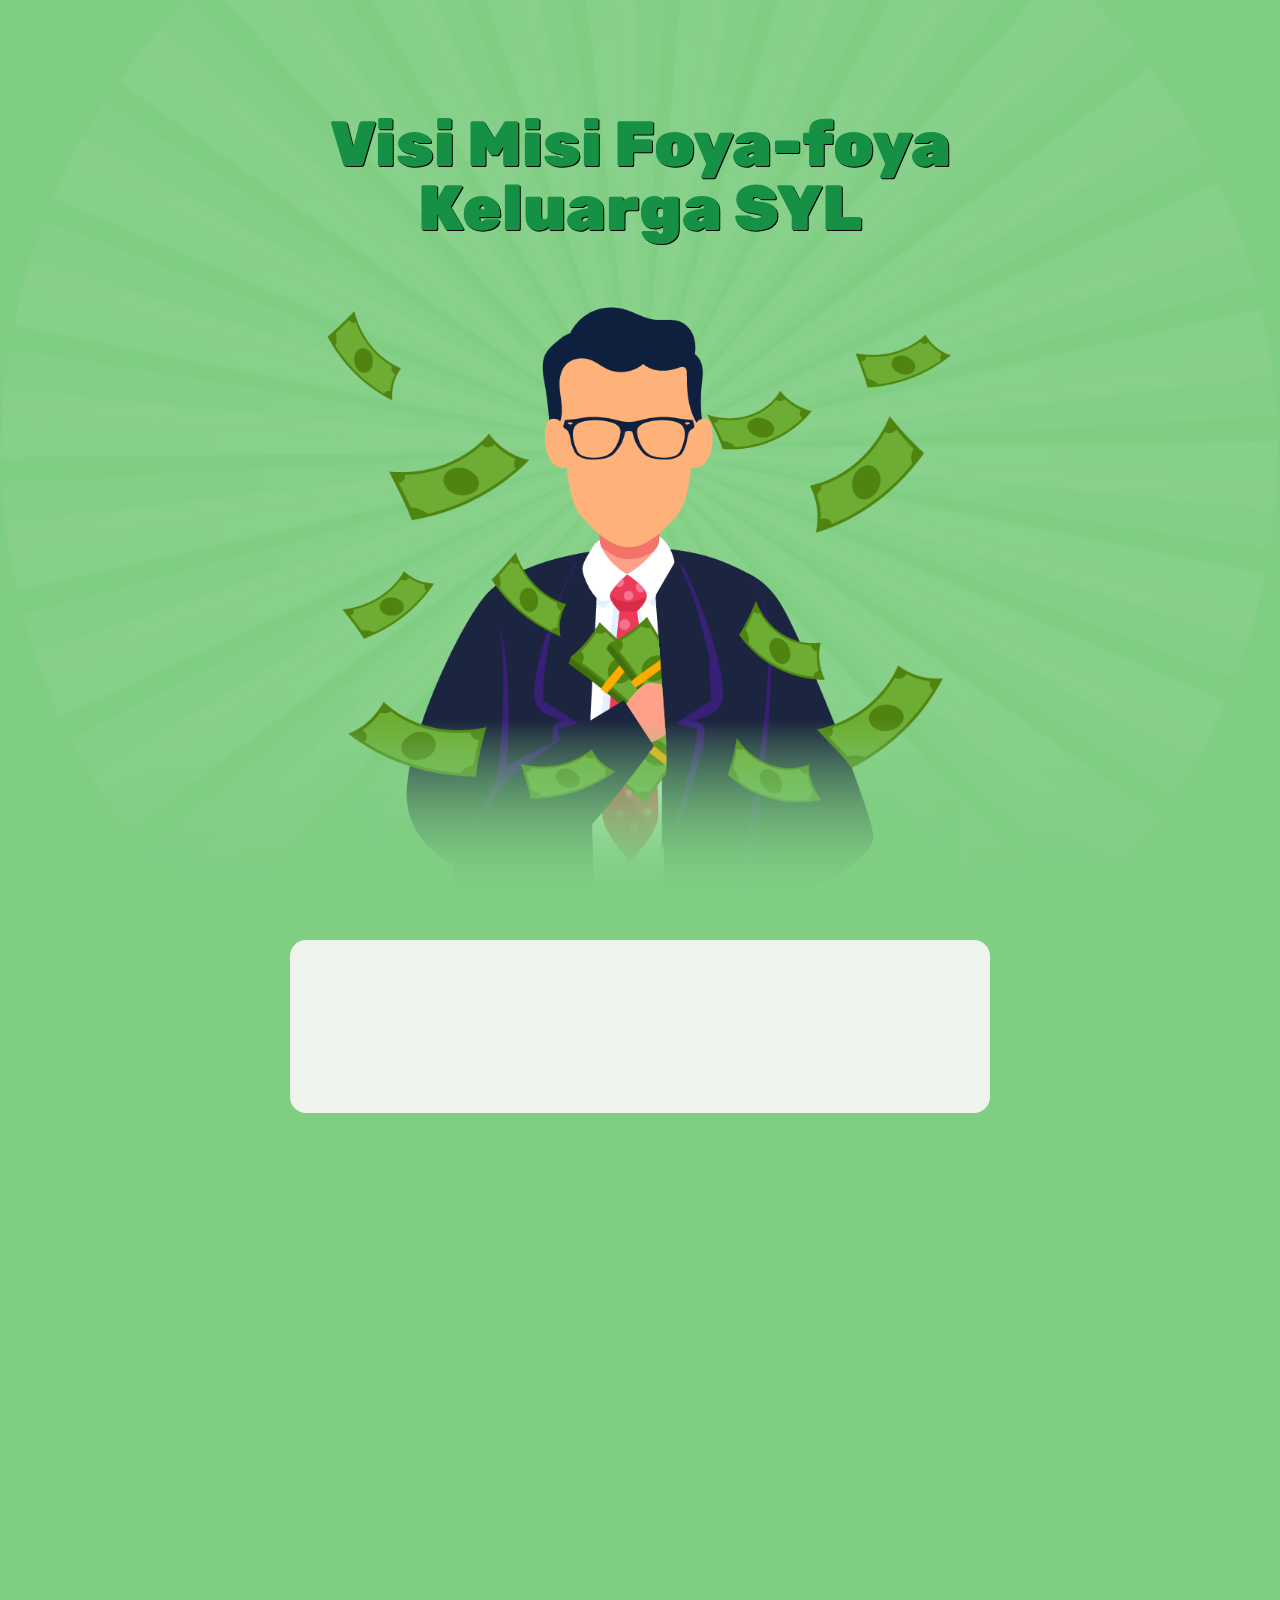
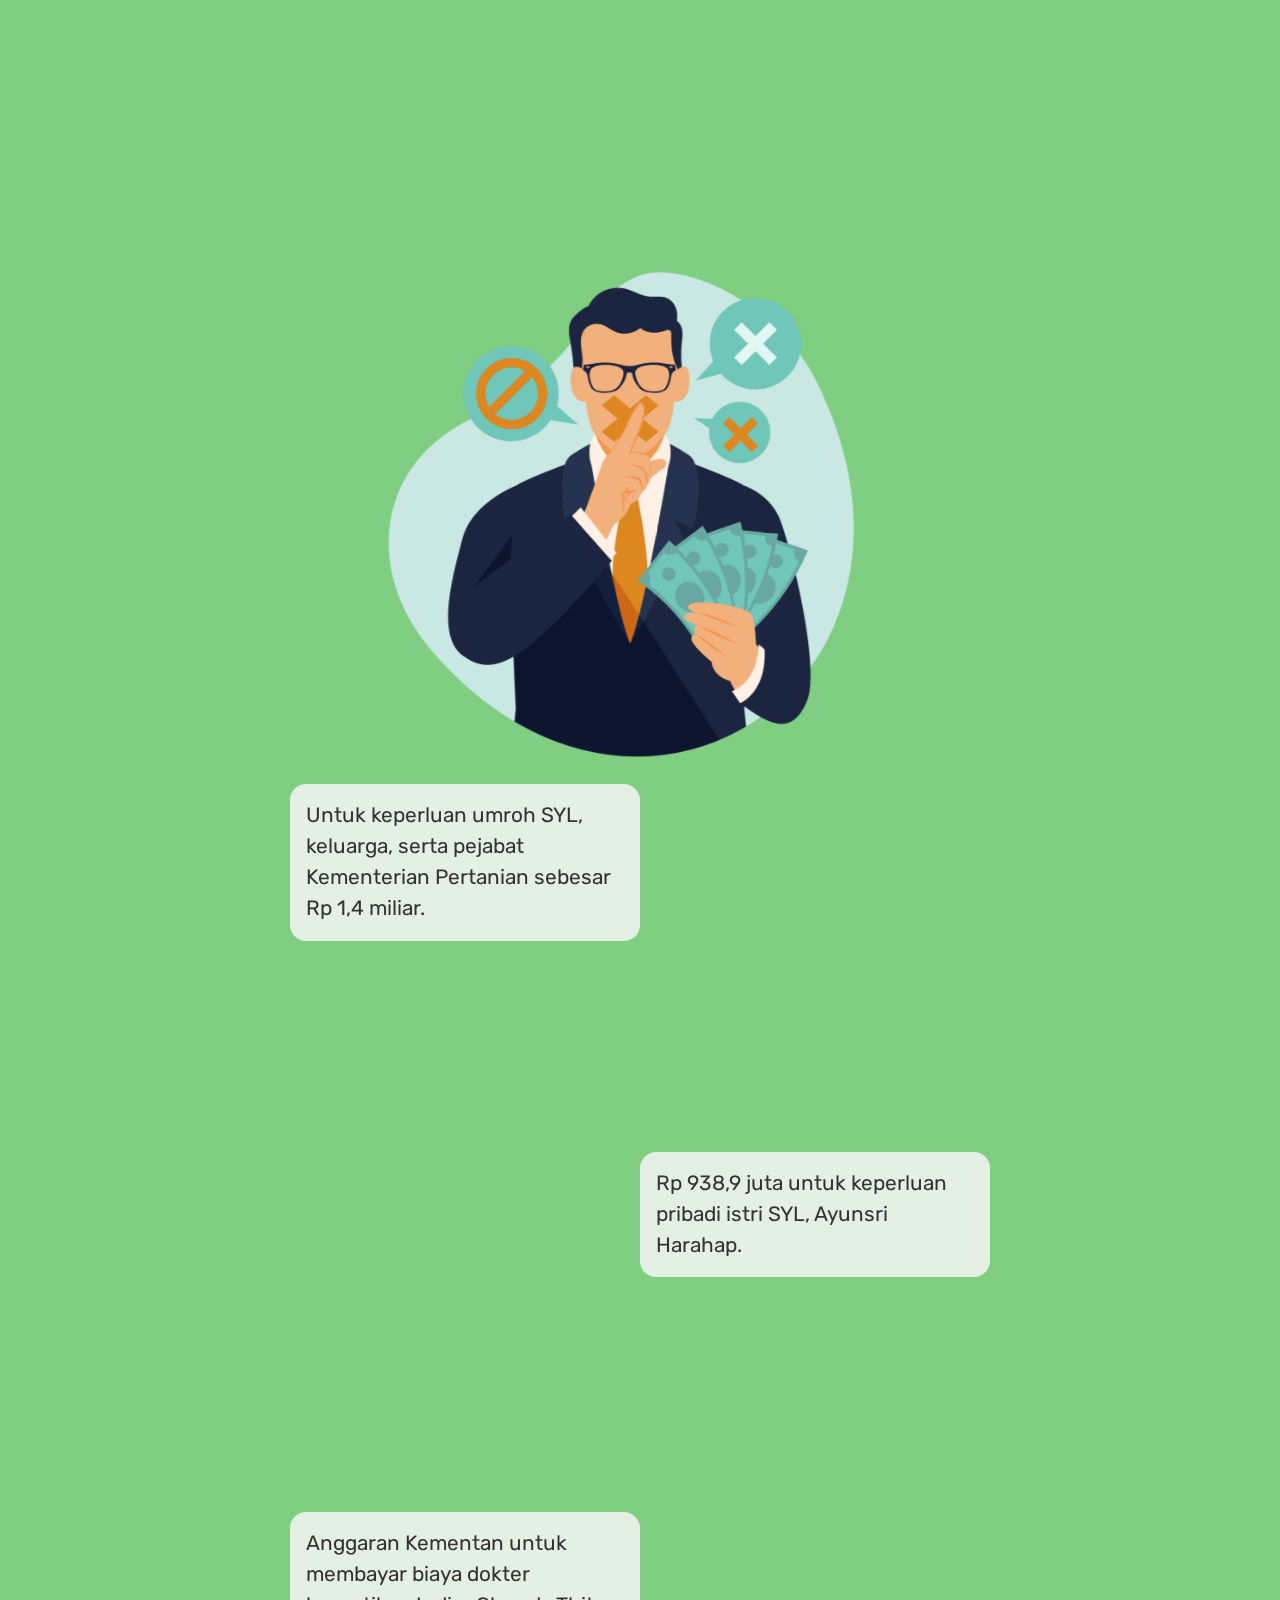
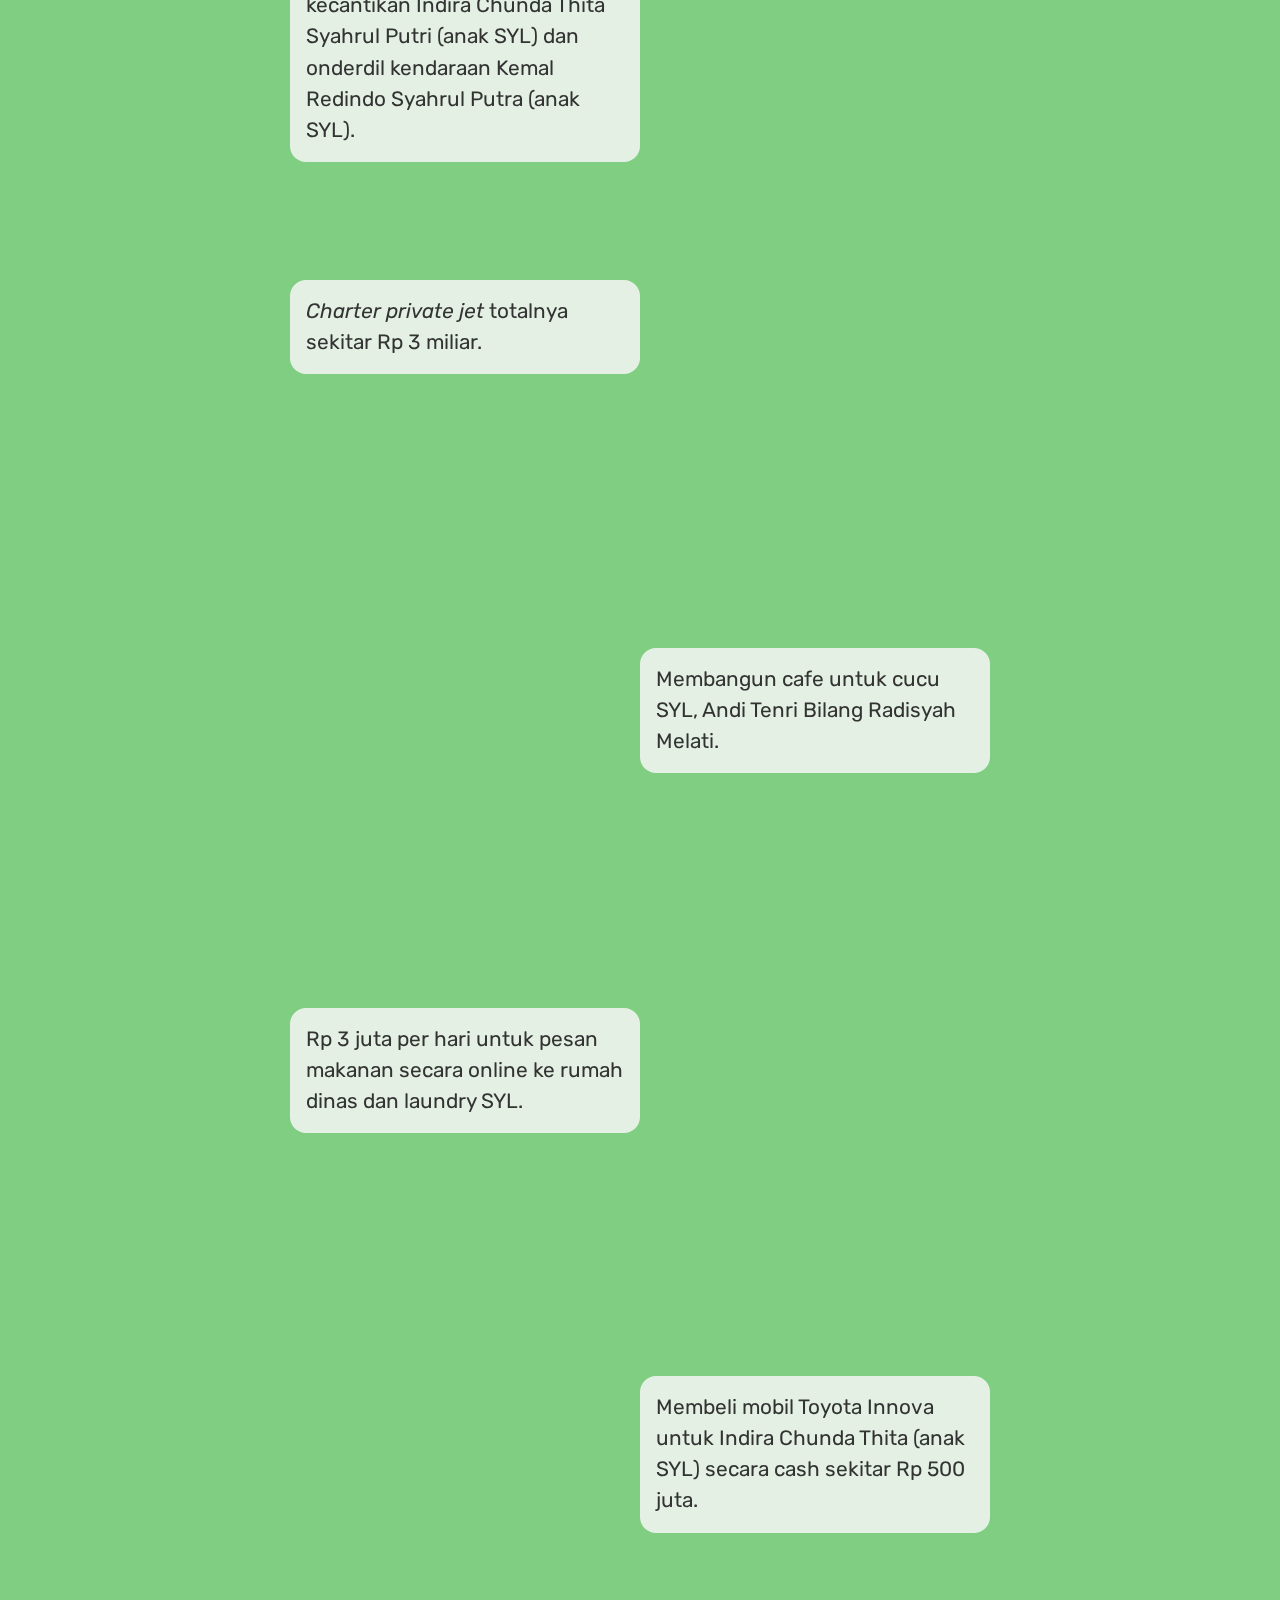
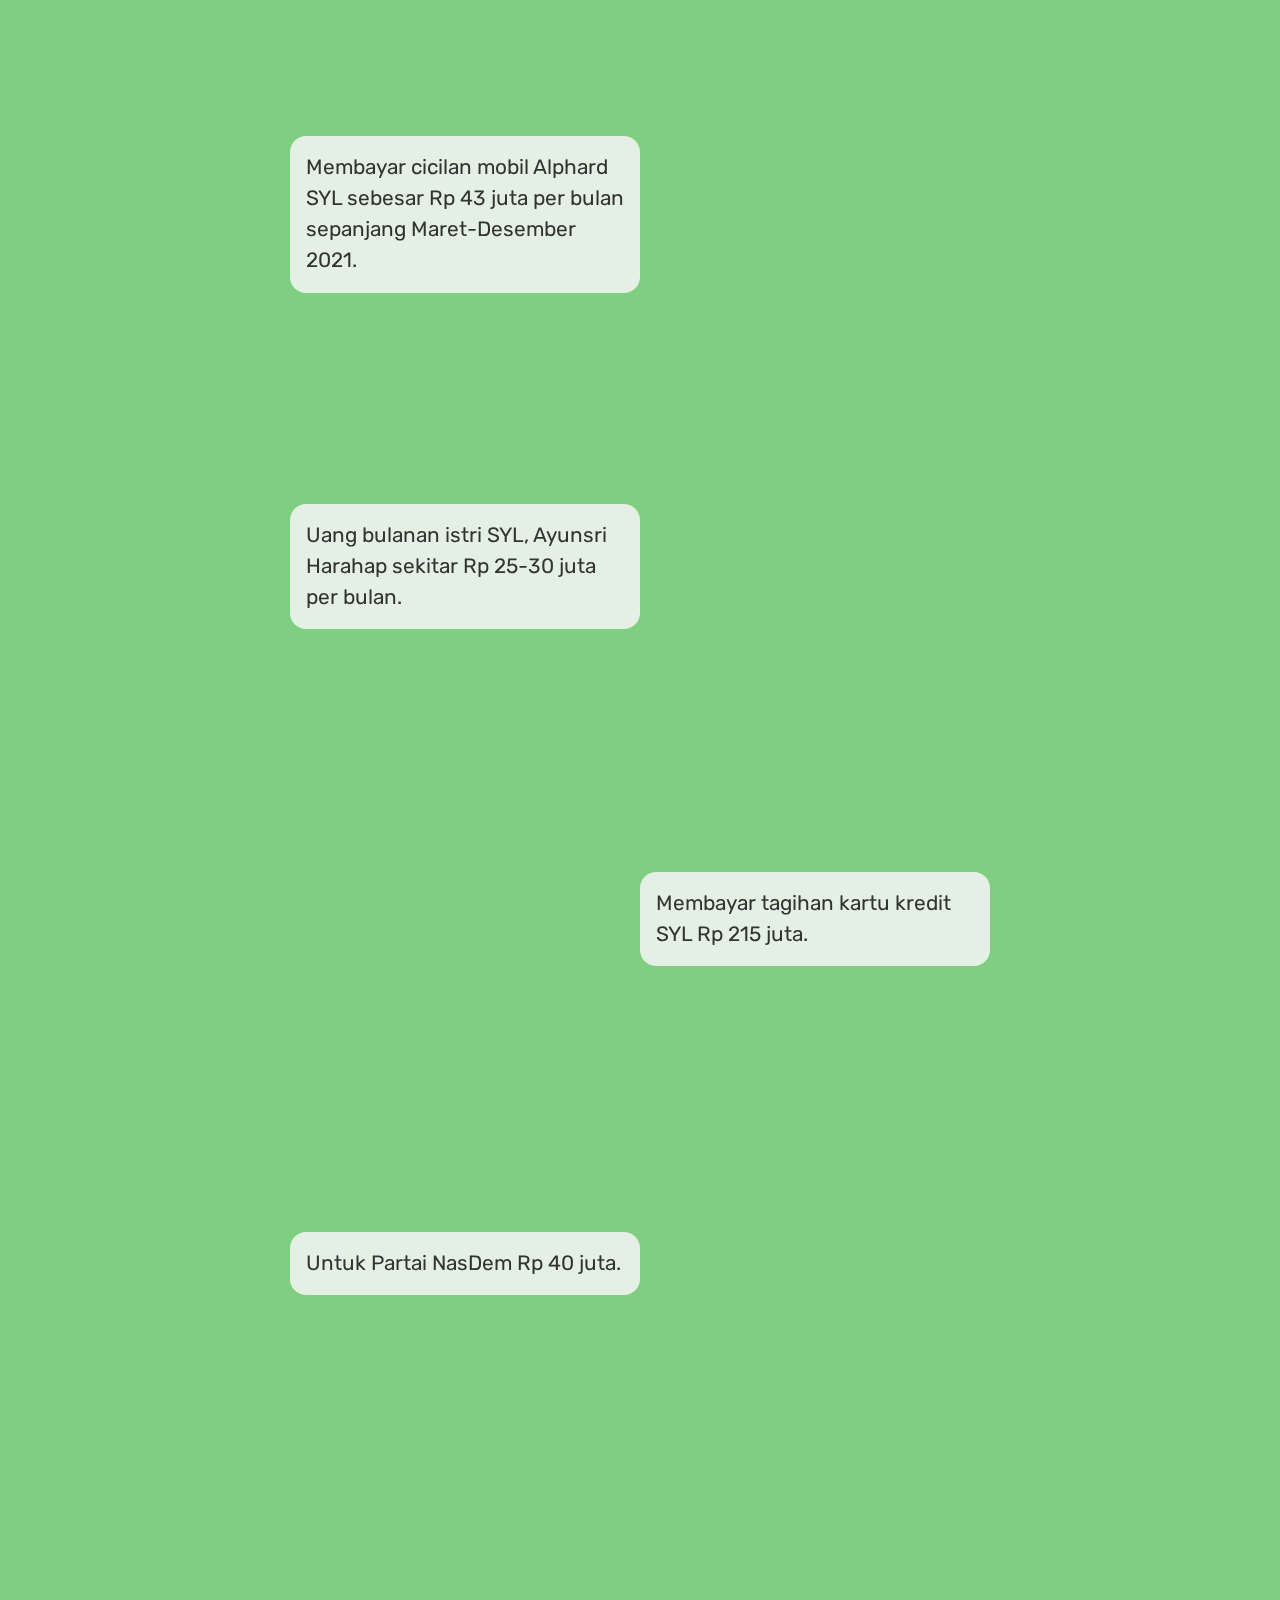
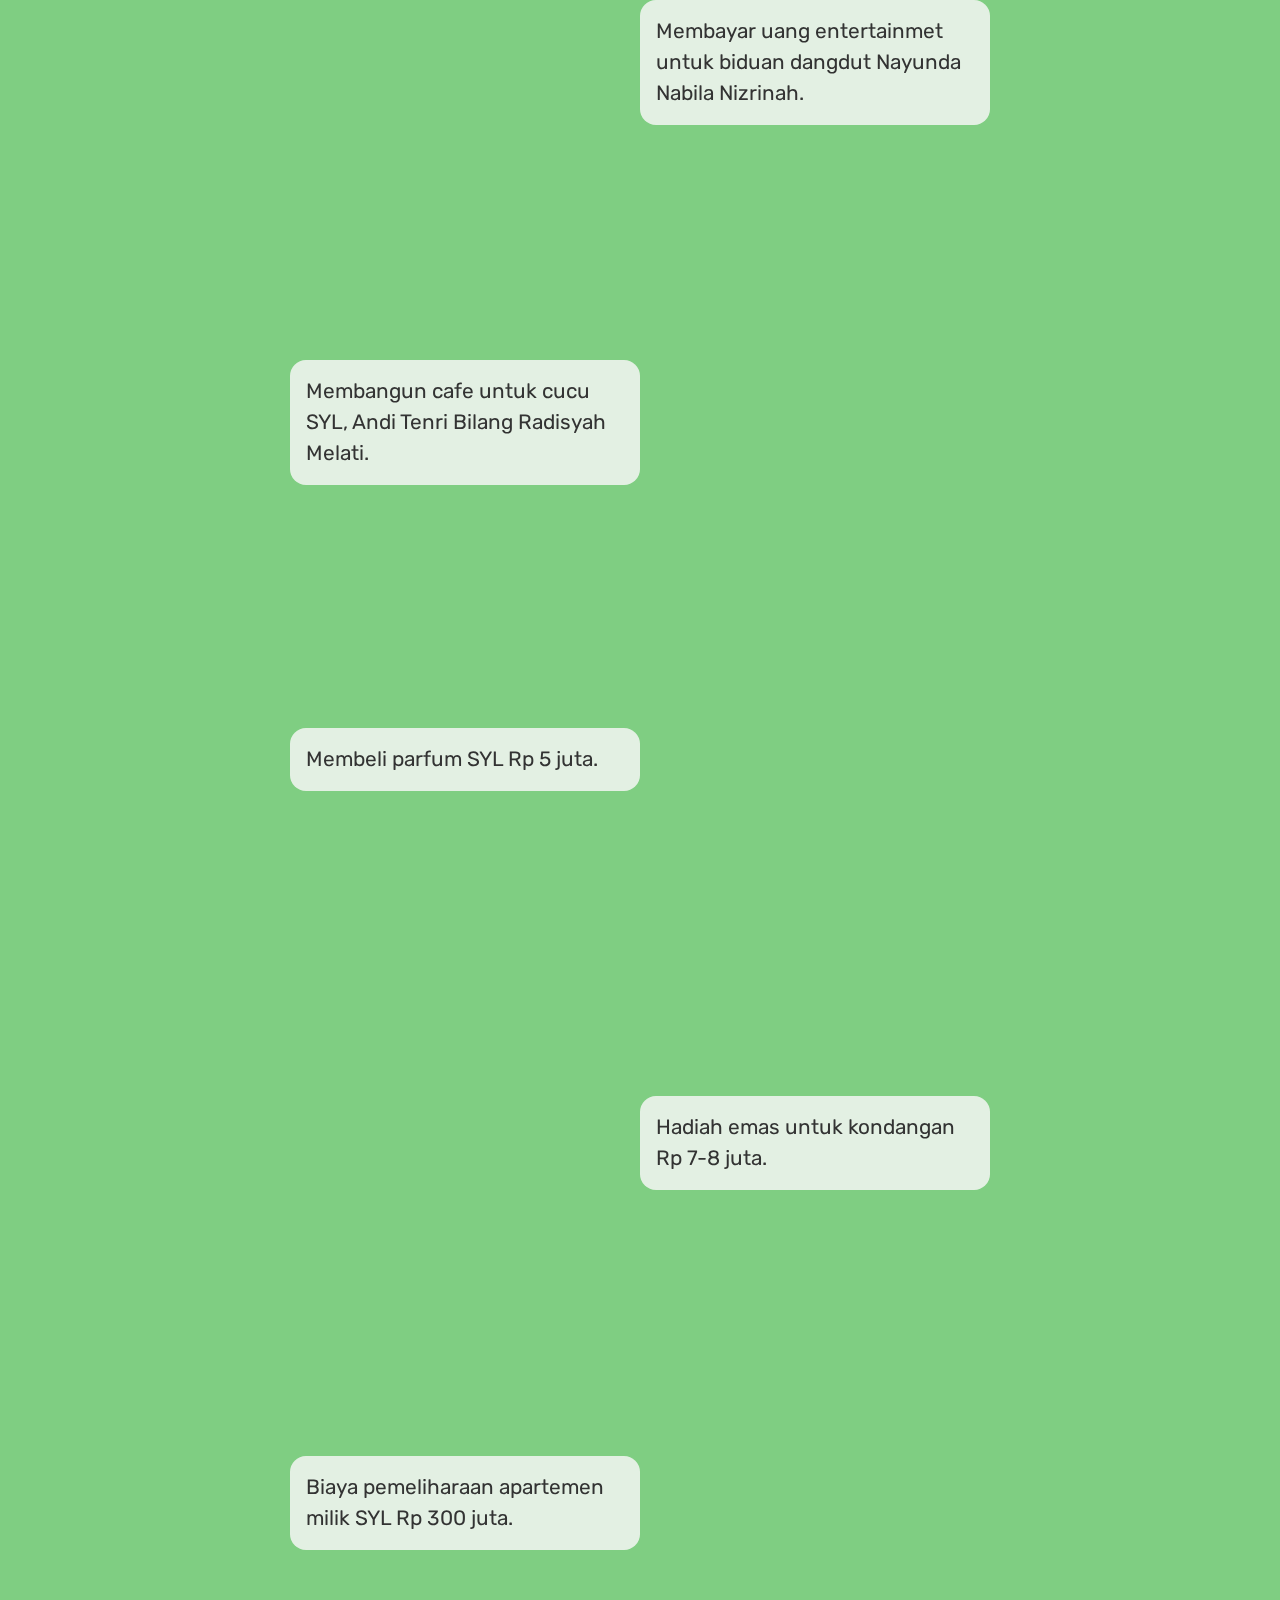
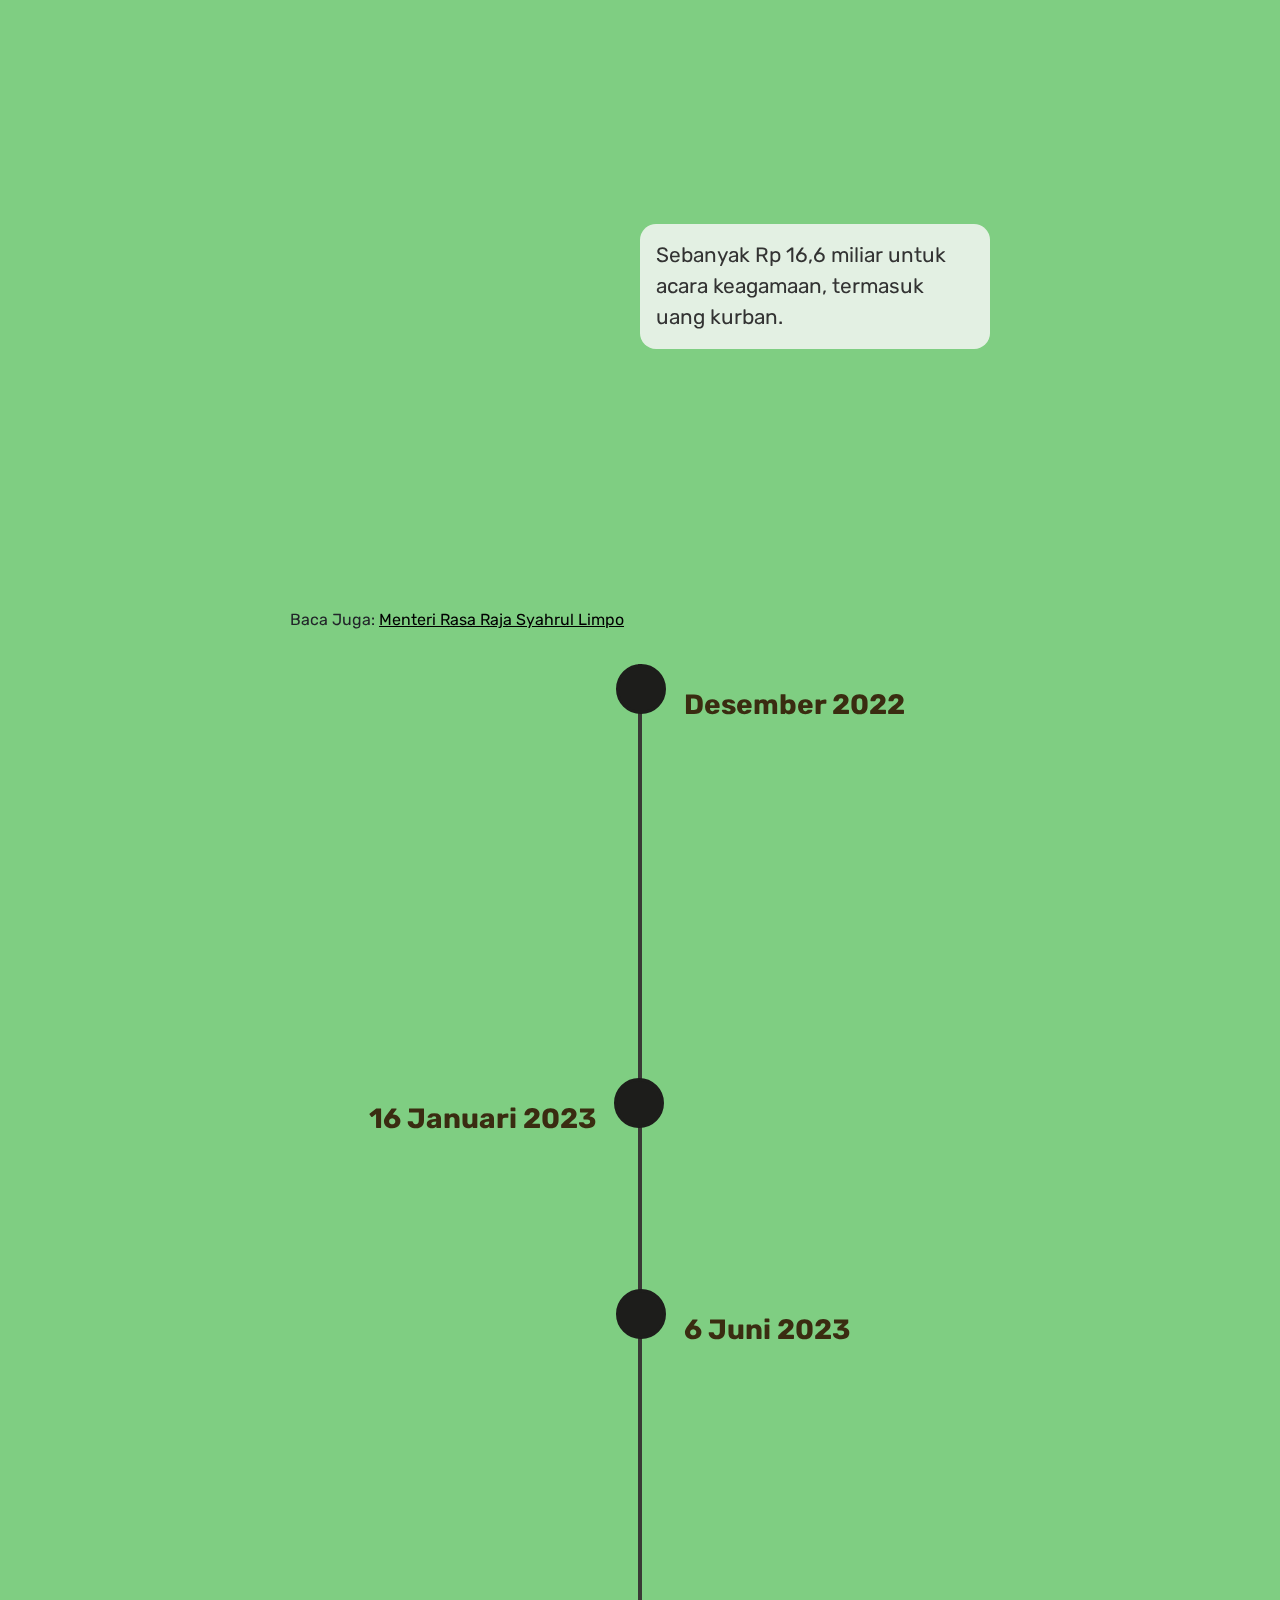
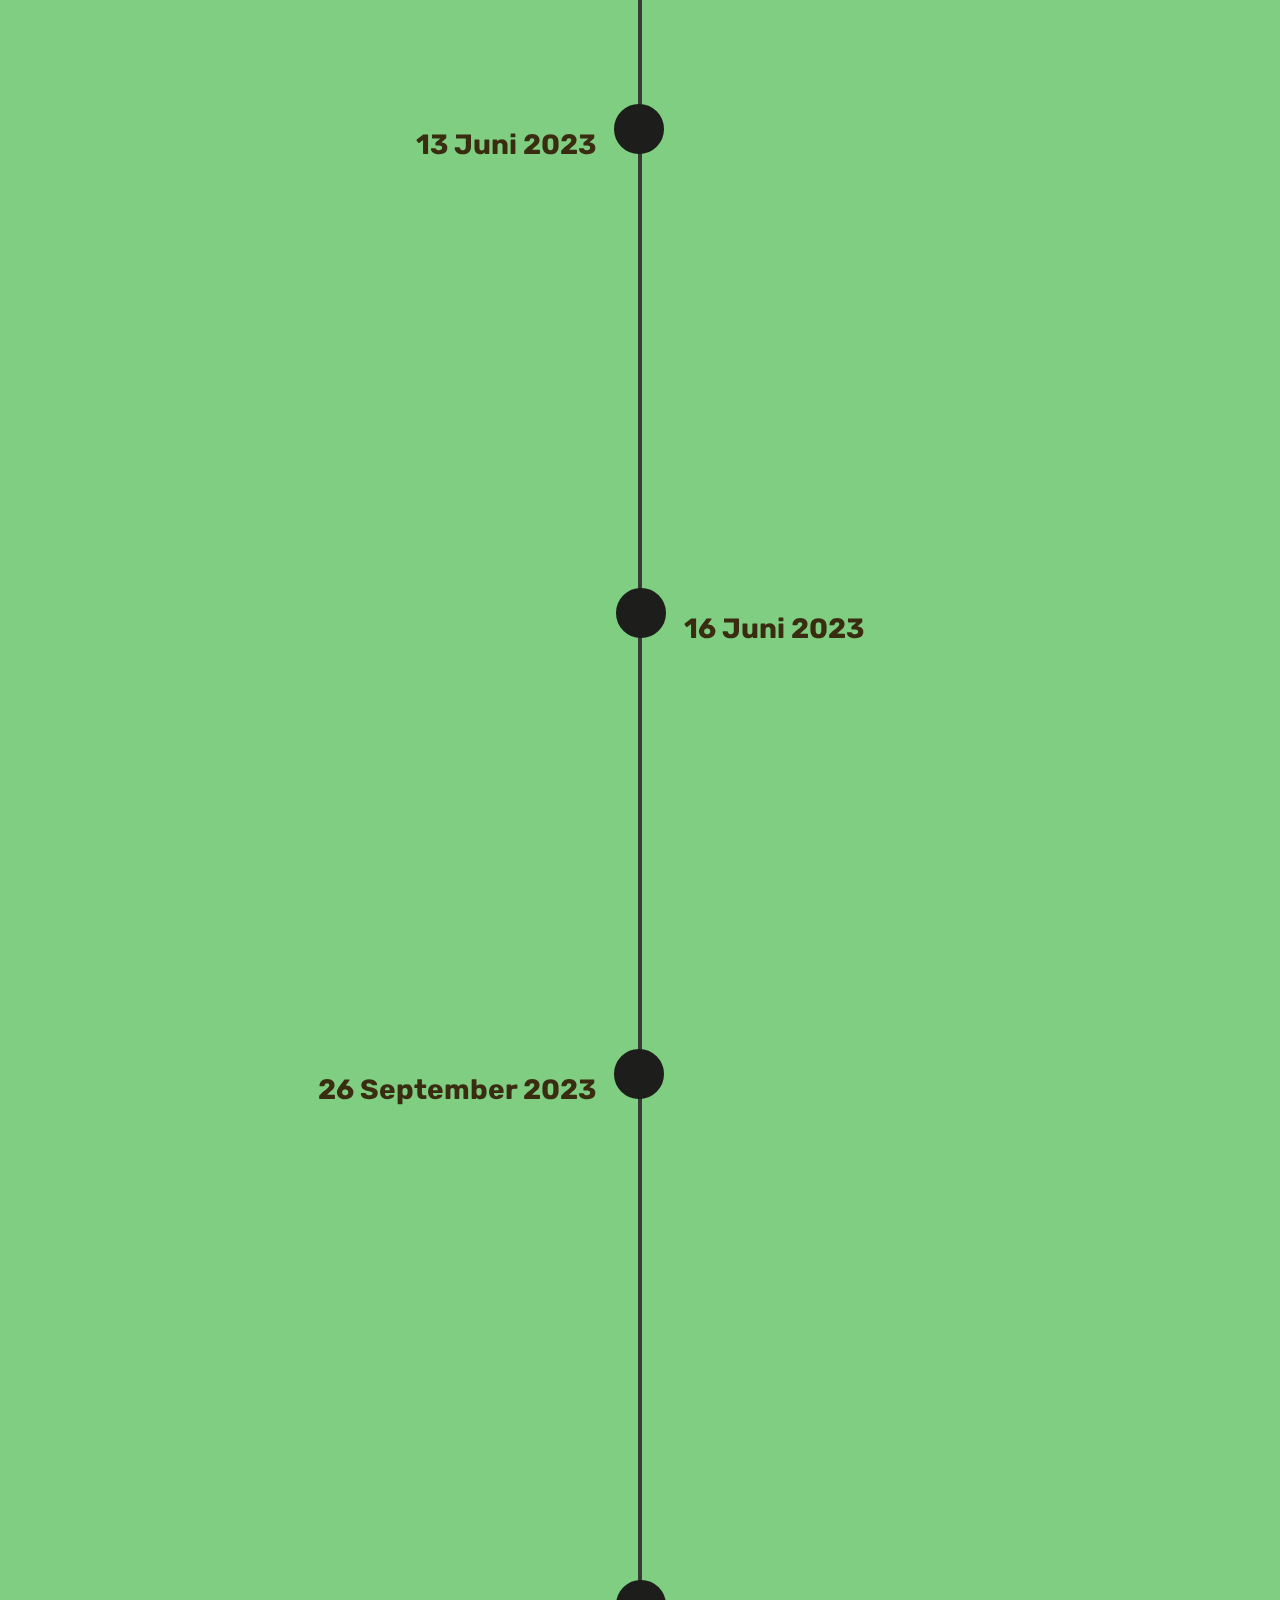
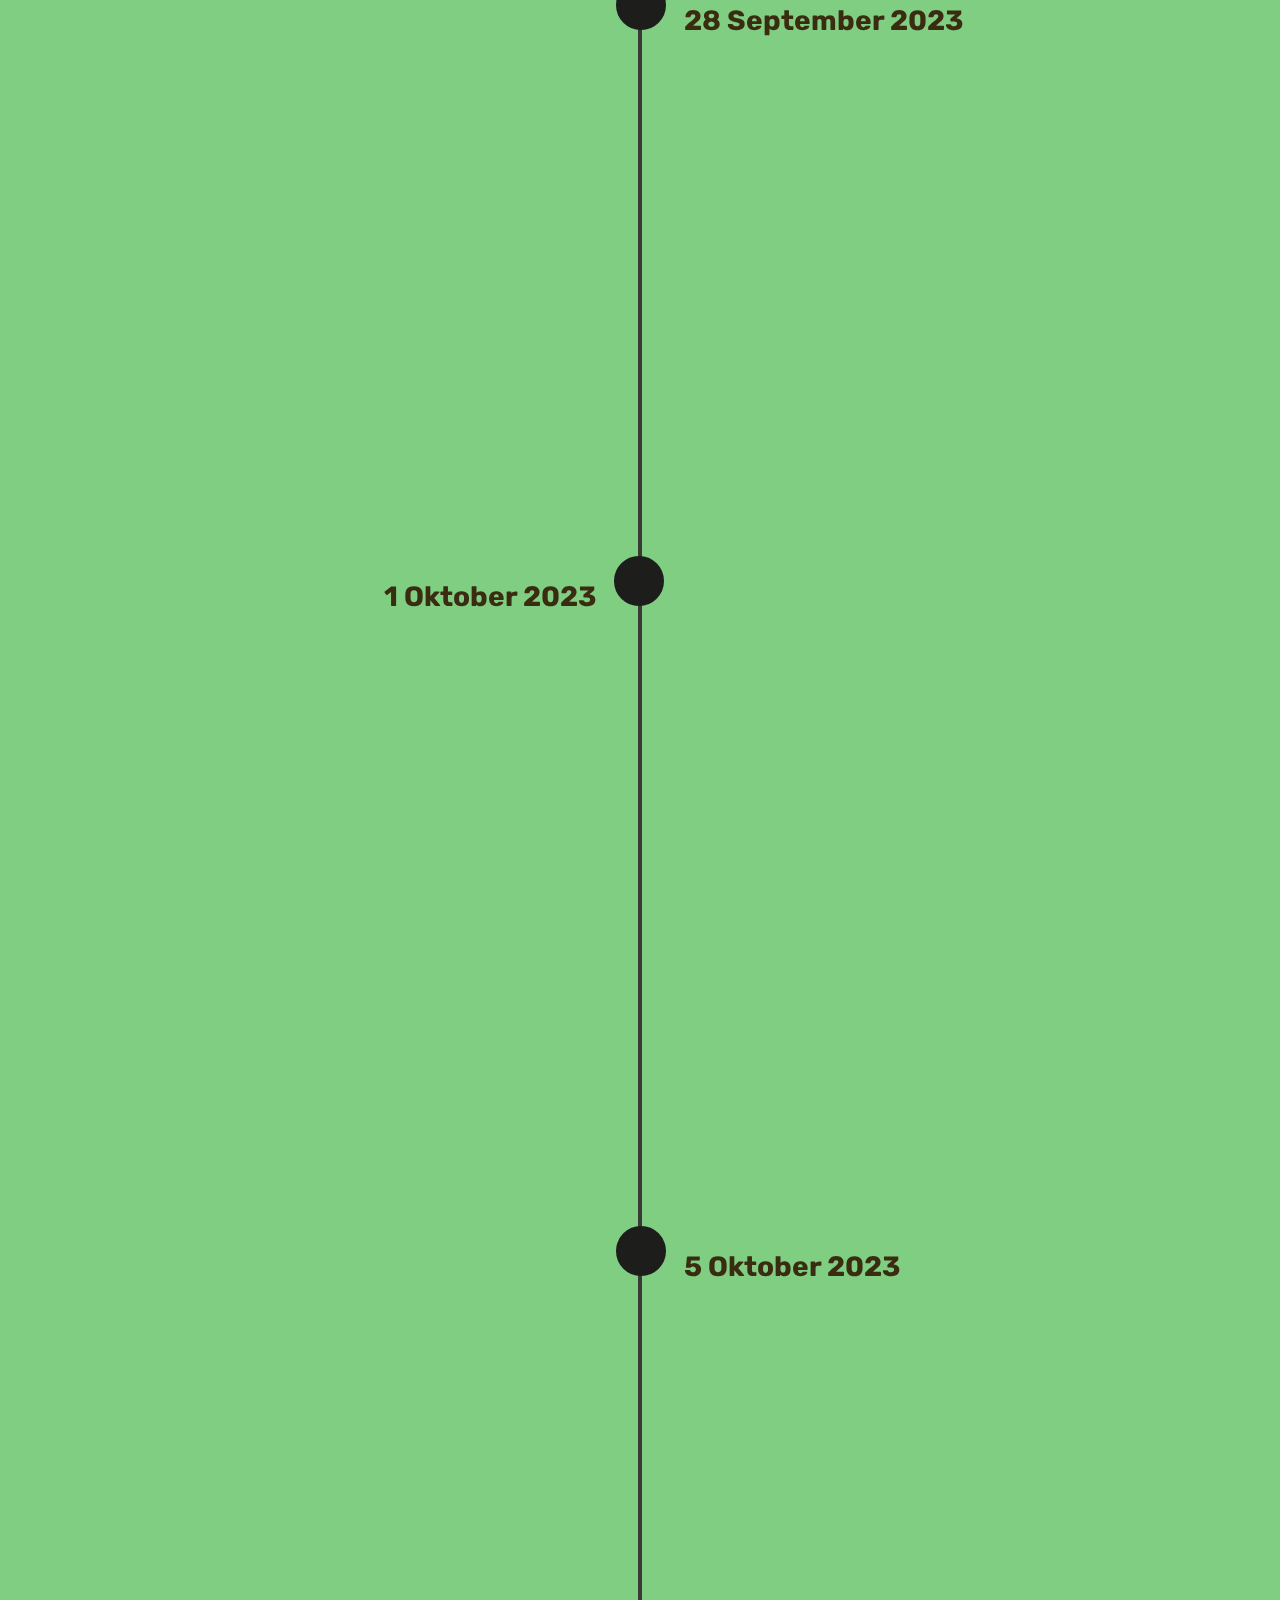
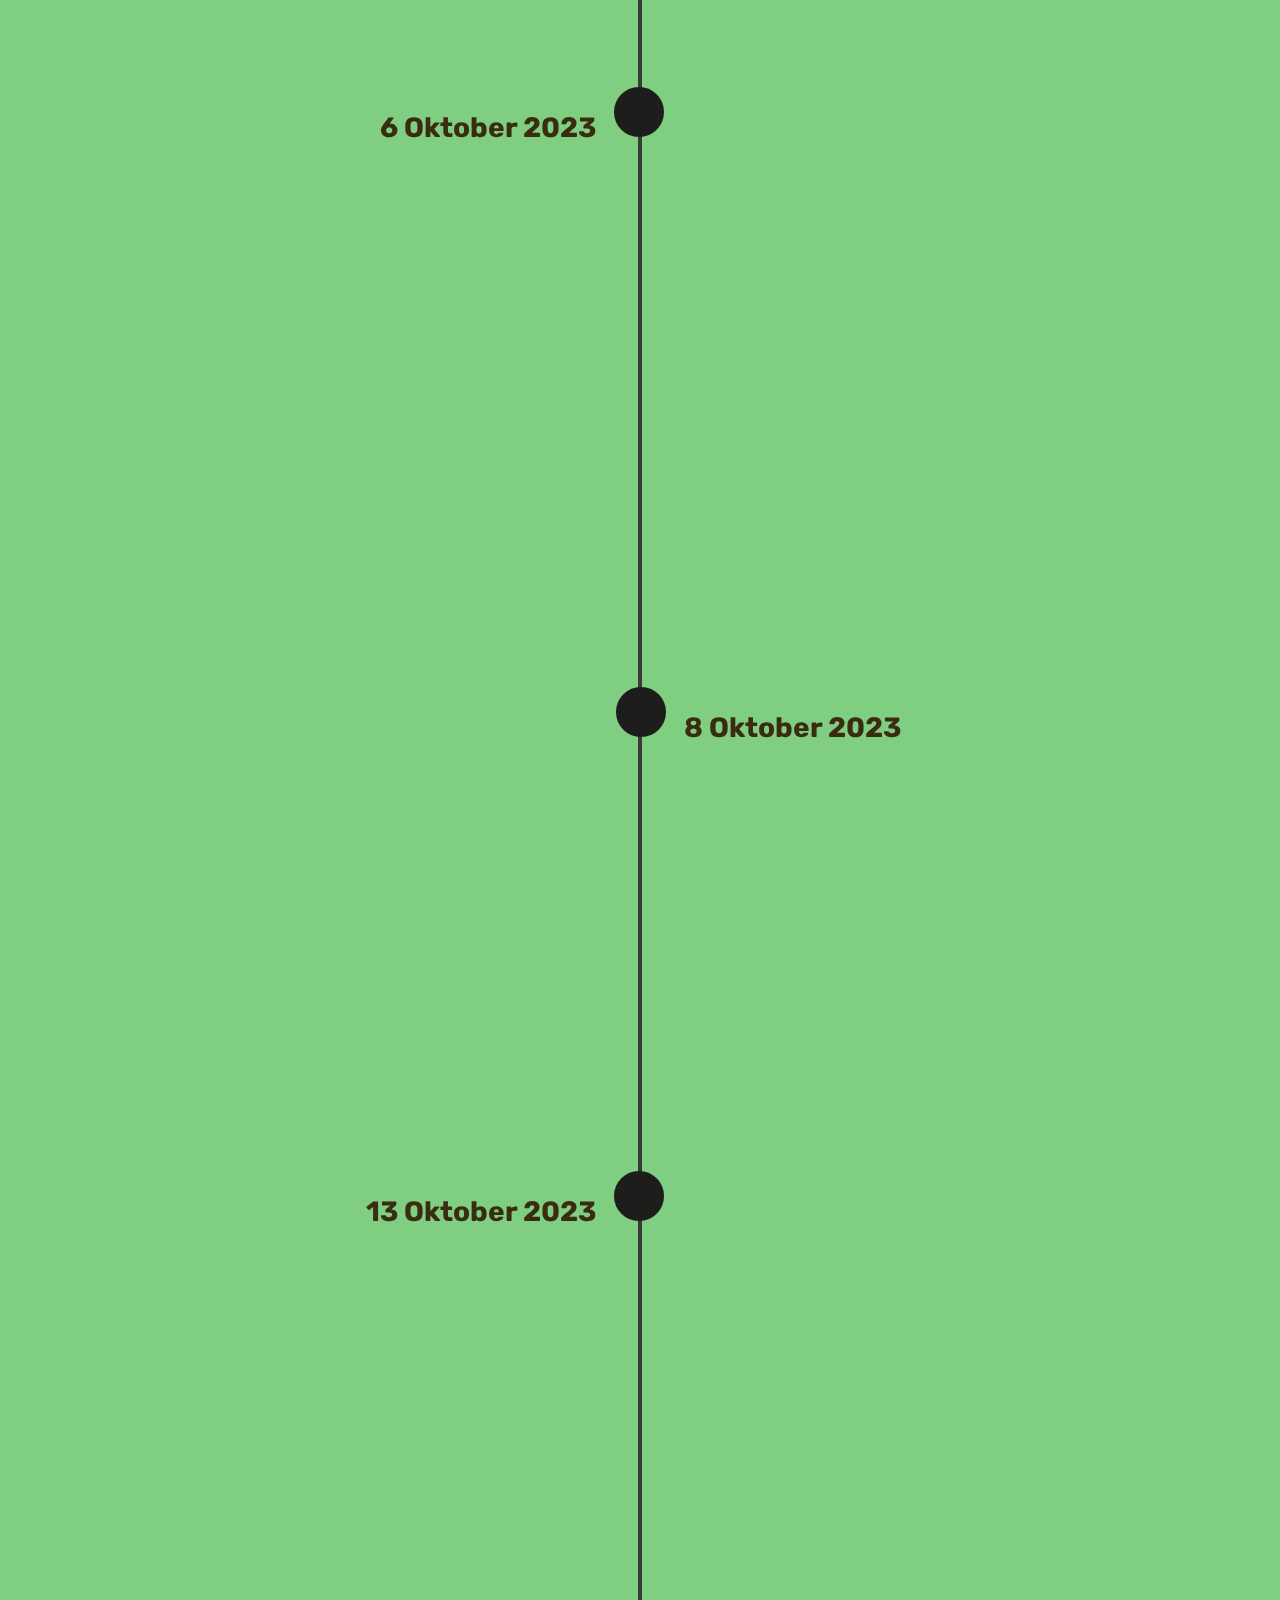
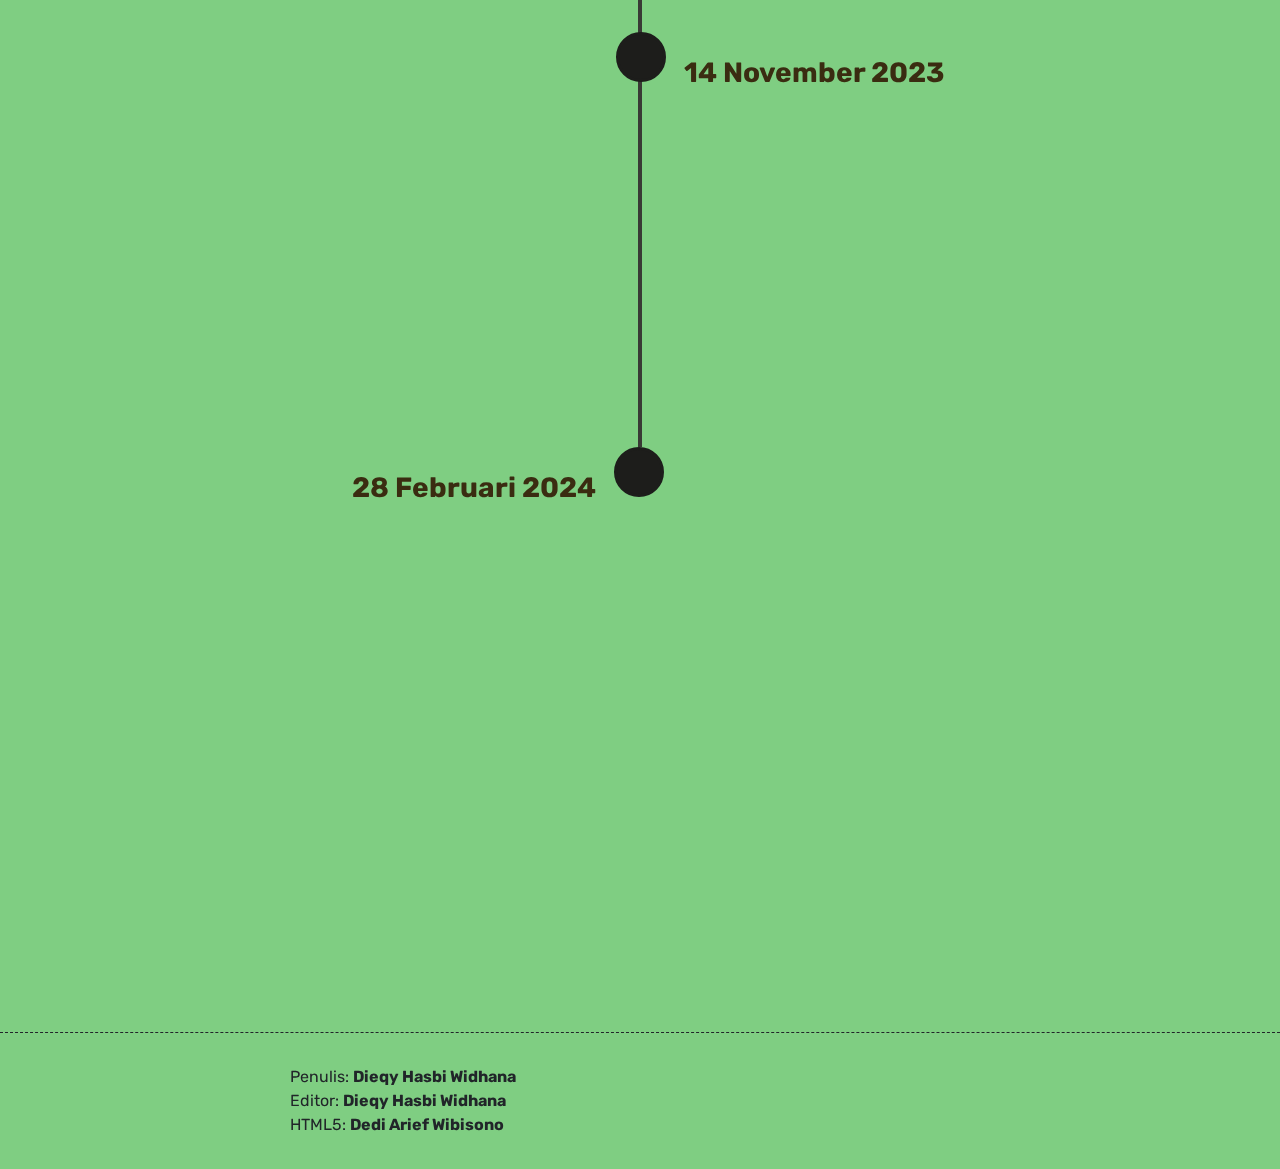
==== commit 943f6e19: "urfurf" ====
--- a/index.html
+++ b/index.html
@@ -52,6 +52,9 @@
                 </ul>
             </div>
             <section class="banner">
+                <div class="family">
+                    <img src="img/bg-help.png" alt="">
+                </div>
                 <div class="imagex">
                     <img src="img/bumper.png" alt="">
                 </div>
--- a/sass/style.css
+++ b/sass/style.css
@@ -1 +1 @@
-﻿@import"https://fonts.googleapis.com/css2?family=Roboto:wght@400;900&Lato:wght@400;900&family=Ubuntu&family=Rubik&family=Paytone+One&family=Source+Code+Pro:wght@400;900&family=Roboto+Slab&family=Mulish&display=swap";.preload{font-family:"Roboto Slab";color:#333;border-bottom:1px dashed #bbb;text-align:center}@media screen and (max-width: 768px){.preload{text-align:left}}.preload p{font-size:1.2rem;margin-bottom:16px}@media screen and (max-width: 768px){.preload p{font-size:1rem}}.labels{background:#840020;padding:4px 8px;color:#fff;text-transform:uppercase;width:fit-content;margin:0 auto 8px;font-size:1rem}@media screen and (max-width: 768px){.labels{margin:0}}.preloader{position:fixed;top:0;bottom:0;left:0;right:0;z-index:999999;background:#fff}.preloader .waiting{position:absolute;transform:translate(-50%, -50%);left:50%;top:50%}.preloader .animate{-webkit-animation-duration:.5s;animation-duration:.5s;-webkit-animation-fill-mode:both;animation-fill-mode:both;-webkit-animation-timing-function:linear;animation-timing-function:linear;animation-iteration-count:infinite;-webkit-animation-iteration-count:infinite;-webkit-animation-name:bounce;animation-name:bounce}@-webkit-keyframes bounce{0%,100%{-webkit-transform:translateX(0)}50%{-webkit-transform:translateX(-10px)}}@keyframes bounce{0%,100%{transform:translateX(0)}50%{transform:translateX(-10px)}}.preloader .bounce{-webkit-animation-name:bounce;animation-name:bounce}section{padding:32px 0;min-height:100vh;z-index:11;position:relative}section h3{color:#ffefe2}section .bg-block{background:#fff;padding:16px;border-radius:16px}section .text-center h3{font-size:2.5rem}section p,section li{font-size:1.3rem;color:#333}@media screen and (max-width: 768px){section p,section li{font-size:1.2rem}}@media screen and (max-width: 400px){section p,section li{font-size:1rem}}.slick-next,.slick-prev{z-index:17 !important;width:40px;height:40px;border-radius:50%;background:rgba(206,147,82,.8)}.slick-next:focus,.slick-next:hover,.slick-prev:focus,.slick-prev:hover{background:rgba(206,147,82,.5)}.slick-next::before,.slick-prev::before{font-family:"fontAwesome" !important;font-size:32px !important;color:#fff !important;font-weight:700 !important}@media screen and (max-width: 766px){.slick-next::before,.slick-prev::before{font-size:32px !important}}.slick-prev{left:-16px !important}@media screen and (max-width: 768px){.slick-prev{left:-16px !important}}.slick-prev::before{content:"" !important}.slick-next{right:-16px !important}@media screen and (max-width: 768px){.slick-next{right:-16px !important}}.slick-next::before{content:"" !important}.sticky-mode{position:sticky;left:0;right:0;top:0;bottom:0;min-height:100vh}.wrap-detikx{width:700px;position:relative;margin:0 auto}@media screen and (max-width: 766px){.wrap-detikx{width:90%;margin:0 auto;display:block}}.totop{position:relative;z-index:19}.firstletter::first-letter{float:left;font-weight:bold;margin-right:8px;font-size:60px;font-size:6rem;line-height:40px;line-height:4rem;height:4rem;text-transform:uppercase}main{overflow-x:clip;background:#7fce82}html,body{position:relative;height:100%;font-family:"Rubik" !important}html h1,html h2,html h3,body h1,body h2,body h3{font-family:"Rubik",sans-serif !important}h4,h5{font-family:"Rubik",sans-serif !important;font-weight:bold}.slick-slide{margin:0 8px}.slick-list{margin:0 -8px}.img{width:100%}.img img{width:100%;height:100%;object-fit:cover}.hello{width:100%;height:auto;margin-top:8px;border-radius:16px;background:rgba(238,244,237,.9);margin-bottom:16px;position:relative}.hello .content{padding:16px 16px;position:relative;z-index:2}.hello .content p{margin-bottom:0}section .nav-pills .nav-link.active,section .nav-pills .show>.nav-link{background:#333;color:#fff}section .nav-pills .nav-link{border-radius:25px}.dashboard-content{display:none}#nav.no_index,#share{z-index:21}#nav.dark{background:linear-gradient(45deg, #333, #369159) !important}.footer{z-index:22}.share_icon>a i{font-size:25px !important;line-height:initial !important}@media screen and (max-width: 766px){.share_icon>a i{font-size:16px !important;line-height:initial !important;width:30px !important;height:30px !important}}#nav{background:linear-gradient(45deg, #333, #369159) !important}.bg-blues{background:#7fce82 !important;position:relative;z-index:12}.share_icon>a{padding:0 !important}.baca-detikx .bacajuga_box{display:initial !important}.baca-detikx .bacajuga_box .container{display:none}.baca-detikx .bacajuga{width:100% !important;display:block}.baca-detikx .bacajuga a{display:inline-block;padding:0px;width:47% !important;margin:0 8px;border-radius:24px;position:relative;height:320px;text-align:left}.baca-detikx .bacajuga a::after{border-radius:24px}@media screen and (max-width: 766px){.baca-detikx .bacajuga a{width:100% !important;margin:4px 0}}.baca-detikx .bacajuga a:hover{text-decoration:none;color:orange !important}.baca-detikx .bacajuga a article{position:absolute;top:initial;width:100%;background:linear-gradient(to top, black, transparent);padding:8px 16px;border-radius:24px;bottom:0;transform:initial}.baca-detikx .bacajuga a article h2{font-family:"Rubik" !important;font-size:1.2rem}.haha,.hahad{background:#fff;border-radius:16px;padding:0px 8px;position:absolute;top:165px;right:0}@media screen and (max-width: 768px){.haha,.hahad{display:none;color:#333;top:140px}}.haha:hover,.hahad:hover{background:rgba(206,147,82,.5)}.all-helping{position:absolute;inset:0;background:#fff;text-align:center;width:100%;height:100%;z-index:17}.slider{display:none}.slider.slick-initialized{display:block}.banner{background:#7fce82;z-index:14}.banner .family{position:absolute;bottom:0;left:50%;transform:translate(-50%, 0%);height:auto;width:35%;filter:grayscale(1) opacity(0.5)}@media screen and (max-width: 768px){.banner .family{width:100%;transform:translate(-50%, -50%)}}.banner .family img{width:100%;height:100%;object-fit:contain}.banner .imagex{width:auto;height:80vh;position:absolute;left:50%;top:60%;transform:translate(-50%, -50%)}.banner .imagex::after{content:"";position:absolute;bottom:0;left:0;right:0;height:20vh;background:linear-gradient(to top, #7fce82, transparent)}@media screen and (max-width: 768px){.banner .imagex::after{height:10vh}}@media screen and (max-width: 768px){.banner .imagex{height:60vh;width:100%}}.banner .imagex img{width:100%;height:100%;object-fit:contain}@media screen and (max-width: 768px){.banner .imagex img{object-fit:cover}}.banner .titlex{position:absolute;left:50%;top:20%;text-align:center;transform:translate(-50%, -50%)}@media screen and (max-width: 768px){.banner .titlex{width:90%;top:27%}}.banner .titlex h2{font-family:"Lato";font-size:4rem;line-height:4rem;font-weight:900;color:#4f8410;text-shadow:1px 1px #000;filter:hue-rotate(45deg)}.quotex-awal{min-height:auto;font-family:"Source Code Pro"}.quotex-awal .hello{background:#eef4ed;padding:16px}.gradient{position:fixed;overflow:hidden;z-index:9;top:0;bottom:0;left:0;width:100%;height:100%;background:#7fce82;right:0}.gradient .bg-bubbles{position:absolute;top:0;left:0;width:100%;height:100%}.gradient .bg-bubbles li{position:absolute;list-style:none;display:block;width:80px;height:80px;opacity:.2;bottom:-320px;animation:square 50s infinite;transition-timing-function:linear;border-radius:4px}.gradient .bg-bubbles li img{width:100%;height:100%;object-fit:contain}.gradient .bg-bubbles li:nth-child(1){left:10%;width:80px;height:80px}.gradient .bg-bubbles li:nth-child(2){left:20%;width:160px;opacity:.2;height:160px;animation-delay:2s;animation-duration:34s;background-color:transparent}.gradient .bg-bubbles li:nth-child(2) img{width:100%;height:100%;object-fit:contain}.gradient .bg-bubbles li:nth-child(3){left:25%;animation-delay:4s}.gradient .bg-bubbles li:nth-child(4){left:40%;width:120px;height:120px;animation-duration:44s}.gradient .bg-bubbles li:nth-child(5){left:70%}.gradient .bg-bubbles li:nth-child(6){left:80%;width:240px;height:240px;animation-delay:3s}.gradient .bg-bubbles li:nth-child(6) img{width:100%;height:100%;object-fit:contain}.gradient .bg-bubbles li:nth-child(7){left:32%;width:320px;height:320px;animation-delay:7s}.gradient .bg-bubbles li:nth-child(8){left:55%;width:40px;height:40px;-webkit-animation-delay:15s;animation-delay:15s;-webkit-animation-duration:80s;animation-duration:80s}.gradient .bg-bubbles li:nth-child(9){left:25%;width:20px;height:20px;animation-delay:2s;animation-duration:80s}.gradient .bg-bubbles li:nth-child(10){left:90%;width:320px;height:320px;animation-delay:22s}@keyframes square{0%{-webkit-transform:translateY(0);transform:translateY(0)}100%{-webkit-transform:translateY(-1500px) rotate(600deg);transform:translateY(-1500px) rotate(600deg)}}.pembukaan{min-height:auto}.pembukaan .daunx{position:absolute;bottom:0;left:15%;width:auto;height:50%}@media screen and (max-width: 768px){.pembukaan .daunx{left:5%;height:20%}}.pembukaan .daunx img{width:100%;height:100%;object-fit:contain}@media screen and (max-width: 768px){.data .wrap-detikx{margin-top:-50vh}}.data .syl-img{position:absolute;bottom:0;width:40%;height:auto;left:50%;transform:translate(-50%, 0%)}@media screen and (max-width: 768px){.data .syl-img{width:100%;transform:translate(-50%, -50%)}}.data .syl-img img{width:100%;height:100%;object-fit:contain}@media screen and (max-width: 768px){.data .syl-img img{object-fit:cover}}.data .mb-80{height:40vh;position:relative}@media screen and (max-width: 768px){.data .mb-80{height:28vh}}.leftx{width:50%}@media screen and (max-width: 768px){.leftx{width:75%}}.rightx{width:50%;position:absolute;right:0}@media screen and (max-width: 768px){.rightx{width:75%}}.lihat-naskah{background:transparent;position:relative;z-index:10}.lihat-naskah a {color:#fff !important}.lihat-naskah a :hover{text-decoration:none}.lihat-naskah .imgx{width:200px;height:auto;display:inline-block}.lihat-naskah .imgx img{width:100%;height:100%;object-fit:contain}.lihat-naskah .judulx{color:#000 !important;display:inline-block;text-decoration:underline}.creditx{min-height:auto;border-top:1px dashed}.creditx p{margin-bottom:0}.creditx .alls{display:block}.creditx .alls_name{font-weight:bold}.creditx .alls_job,.creditx .alls_name{display:inline-block}.timeline{position:relative}.timeline__bg{position:absolute;left:0;top:0;width:320px;opacity:.5}.timeline__bg img{width:100%;height:100%;object-fit:contain}.timeline img{max-width:100%;border-radius:6px 6px 0 0}.timeline .ag-format-container{margin:0 auto}.timeline .ag-timeline_title-box{padding:0 0 30px;text-align:center}.timeline .ag-timeline_tagline{font-size:40px;color:#54595f}.timeline .ag-timeline_title{background-image:url(https://raw.githubusercontent.com/SochavaAG/example-mycode/master/pens/timeline/images/bg.jpg);background-repeat:no-repeat;background-position:50% 50%;background-size:cover;-webkit-background-clip:text;background-clip:text;text-fill-color:transparent;color:transparent;font-size:80px}.timeline .ag-timeline_item{margin:0 0 50px;position:relative}.timeline .ag-timeline_item:nth-child(2n){text-align:right}.timeline .ag-timeline{display:inline-block;width:100%;max-width:100%;margin:0 auto;position:relative}.timeline .ag-timeline_line{width:4px;background-color:#393935;position:absolute;top:2px;left:50%;bottom:0;-webkit-transform:translateX(-50%);-moz-transform:translateX(-50%);-ms-transform:translateX(-50%);-o-transform:translateX(-50%);transform:translateX(-50%)}.timeline .ag-timeline_line-progress{width:100%;height:20%;background-color:#cdcecf;position:relative}.timeline .ag-timeline_line-progress .imgs{position:absolute;bottom:-42px;width:100px;left:-50px;height:100px;z-index:999;max-width:initial}.timeline .ag-timeline_line-progress .imgs img{width:100%;height:100%;object-fit:contain}.timeline .ag-timeline-card_box{padding:0 0 20px 50%}.timeline .ag-timeline_item:nth-child(2n) .ag-timeline-card_box{padding:0 50% 20px 0}.timeline .ag-timeline-card_point-box{display:inline-block;margin:0 14px 0 -24px}.timeline .ag-timeline_item:nth-child(2n) .ag-timeline-card_point-box{margin:0 -24px 0 14px}.timeline .ag-timeline-card_point{height:50px;position:relative;line-height:50px;width:50px;border:3px solid #1d1d1b;background-color:#1d1d1b;text-align:center;font-size:25px;color:#fff;-webkit-border-radius:50%;-moz-border-radius:50%;border-radius:50%}.timeline .ag-timeline-card_point .tembakan{opacity:0}.timeline .js-ag-active .ag-timeline-card_point{background-color:#ffb300;position:relative}.timeline .js-ag-active .ag-timeline-card_point .tembakan{opacity:1}.timeline .ag-timeline-card_meta-box{display:inline-block}.timeline .ag-timeline-card_meta{margin:10px 0 0;font-weight:bold;font-size:28px;color:#3a2c11}.timeline .ag-timeline-card_item{display:inline-block;width:45%;position:relative;margin:-77px 0 0;opacity:0;-webkit-border-radius:6px;-moz-border-radius:6px;border-radius:6px;-webkit-box-shadow:0 0 0 0 rgba(0,0,0,.5);-moz-box-shadow:0 0 0 0 rgba(0,0,0,.5);-o-box-shadow:0 0 0 0 rgba(0,0,0,.5);box-shadow:0 0 0 0 rgba(0,0,0,.5);-webkit-transition:-webkit-transform .5s,opacity .5s;-moz-transition:-moz-transform .5s,opacity .5s;-o-transition:-o-transform .5s,opacity .5s;transition:transform .5s,opacity .5s;position:relative}.timeline .ag-timeline-card_item::before{content:"";left:0;top:0;bottom:0;right:0;border-radius:6px;position:absolute}.timeline .ag-timeline_item:nth-child(2n+1) .ag-timeline-card_item{-webkit-transform:translateX(-200%);-moz-transform:translateX(-200%);-ms-transform:translateX(-200%);-o-transform:translateX(-200%);transform:translateX(-200%)}.timeline .ag-timeline_item:nth-child(2n) .ag-timeline-card_item{-webkit-transform:translateX(200%);-moz-transform:translateX(200%);-ms-transform:translateX(200%);-o-transform:translateX(200%);transform:translateX(200%)}.timeline .js-ag-active.ag-timeline_item:nth-child(2n+1) .ag-timeline-card_item,.timeline .js-ag-active.ag-timeline_item:nth-child(2n) .ag-timeline-card_item{opacity:1;-webkit-transform:translateX(0);-moz-transform:translateX(0);-ms-transform:translateX(0);-o-transform:translateX(0);transform:translateX(0)}.timeline .ag-timeline-card_arrow{height:18px;width:18px;margin-top:20px;background-color:#517d52;z-index:-1;position:absolute;top:0;right:0;-webkit-transform:rotate(45deg);-moz-transform:rotate(45deg);-ms-transform:rotate(45deg);-o-transform:rotate(45deg);transform:rotate(45deg)}.timeline .ag-timeline_item:nth-child(2n+1) .ag-timeline-card_arrow{margin-left:calc(-18px / 2);margin-right:calc(-18px / 2)}.timeline .ag-timeline_item:nth-child(2n) .ag-timeline-card_arrow{margin-left:-10px;right:auto;left:0}.timeline .ag-timeline-card_img{width:100%;border-radius:6px 6px 0 0}.timeline .ag-timeline-card_info{padding:20px 30px;border-radius:6px;position:relative;z-index:20}.timeline .ag-timeline-card_title{display:none;margin:10px 0 0;font-weight:bold;font-size:28px;color:#f5bd4c}@media screen and (max-width: 766px){.timeline .ag-timeline-card_title{font-size:20px;line-height:30px}}.timeline .ag-timeline-card_desc{line-height:1.45;font-size:16px;color:#cecece}@media only screen and (max-width: 979px){.timeline .ag-timeline_line{left:30px}.timeline .ag-timeline_item:nth-child(2n){text-align:left}.timeline .ag-timeline-card_box,.timeline .ag-timeline_item:nth-child(2n) .ag-timeline-card_box{padding:0 0 20px}.timeline .ag-timeline-card_meta-box{display:none}.timeline .ag-timeline-card_point-box,.timeline .ag-timeline_item:nth-child(2n) .ag-timeline-card_point-box{margin:0 0 0 8px}.timeline .ag-timeline-card_point{height:40px;line-height:40px;width:40px}.timeline .ag-timeline-card_item{width:auto;margin:-65px 0 0 75px}.timeline .ag-timeline_item:nth-child(2n+1) .ag-timeline-card_item,.timeline .ag-timeline_item:nth-child(2n) .ag-timeline-card_item{-webkit-transform:translateX(200%);-moz-transform:translateX(200%);-ms-transform:translateX(200%);-o-transform:translateX(200%);transform:translateX(200%)}.timeline .ag-timeline_item:nth-child(2n+1) .ag-timeline-card_arrow{right:auto;left:0}.timeline .ag-timeline-card_title{display:block}.timeline .ag-timeline-card_arrow{margin-top:12px}}@media only screen and (max-width: 767px){.timeline .ag-format-container{width:96%}.timeline .ag-timeline-card_img{height:auto;width:auto}}@media only screen and (max-width: 639px){.timeline .ag-timeline_title{font-size:60px}.timeline .ag-timeline-card_info{padding:10px}.timeline .ag-timeline-card_desc{font-size:14px}}@media(min-width: 768px)and (max-width: 979px){.timeline .ag-format-container{width:750px}}@media(min-width: 980px)and (max-width: 1161px){.timeline .ag-format-container{width:960px}}.timeline .ag-timeline-card_inner{background:#517d52;border-radius:6px}.timeline .ag-timeline-card_img-box{width:100%;height:250px}.timeline .ag-timeline-card_img-box img{width:100%;height:100%;object-fit:cover}.font-big{font-size:8rem !important;position:absolute;left:50%;top:35%;transform:translate(-50%, -50%);color:#fff}/*# sourceMappingURL=style.css.map */
+﻿@import"https://fonts.googleapis.com/css2?family=Roboto:wght@400;900&Lato:wght@400;900&family=Ubuntu&family=Rubik&family=Paytone+One&family=Source+Code+Pro:wght@400;900&family=Roboto+Slab&family=Mulish&display=swap";.preload{font-family:"Roboto Slab";color:#333;border-bottom:1px dashed #bbb;text-align:center}@media screen and (max-width: 768px){.preload{text-align:left}}.preload p{font-size:1.2rem;margin-bottom:16px}@media screen and (max-width: 768px){.preload p{font-size:1rem}}.labels{background:#840020;padding:4px 8px;color:#fff;text-transform:uppercase;width:fit-content;margin:0 auto 8px;font-size:1rem}@media screen and (max-width: 768px){.labels{margin:0}}.preloader{position:fixed;top:0;bottom:0;left:0;right:0;z-index:999999;background:#fff}.preloader .waiting{position:absolute;transform:translate(-50%, -50%);left:50%;top:50%}.preloader .animate{-webkit-animation-duration:.5s;animation-duration:.5s;-webkit-animation-fill-mode:both;animation-fill-mode:both;-webkit-animation-timing-function:linear;animation-timing-function:linear;animation-iteration-count:infinite;-webkit-animation-iteration-count:infinite;-webkit-animation-name:bounce;animation-name:bounce}@-webkit-keyframes bounce{0%,100%{-webkit-transform:translateX(0)}50%{-webkit-transform:translateX(-10px)}}@keyframes bounce{0%,100%{transform:translateX(0)}50%{transform:translateX(-10px)}}.preloader .bounce{-webkit-animation-name:bounce;animation-name:bounce}section{padding:32px 0;min-height:100vh;z-index:11;position:relative}section h3{color:#ffefe2}section .bg-block{background:#fff;padding:16px;border-radius:16px}section .text-center h3{font-size:2.5rem}section p,section li{font-size:1.3rem;color:#333}@media screen and (max-width: 768px){section p,section li{font-size:1.2rem}}@media screen and (max-width: 400px){section p,section li{font-size:1rem}}.slick-next,.slick-prev{z-index:17 !important;width:40px;height:40px;border-radius:50%;background:rgba(206,147,82,.8)}.slick-next:focus,.slick-next:hover,.slick-prev:focus,.slick-prev:hover{background:rgba(206,147,82,.5)}.slick-next::before,.slick-prev::before{font-family:"fontAwesome" !important;font-size:32px !important;color:#fff !important;font-weight:700 !important}@media screen and (max-width: 766px){.slick-next::before,.slick-prev::before{font-size:32px !important}}.slick-prev{left:-16px !important}@media screen and (max-width: 768px){.slick-prev{left:-16px !important}}.slick-prev::before{content:"" !important}.slick-next{right:-16px !important}@media screen and (max-width: 768px){.slick-next{right:-16px !important}}.slick-next::before{content:"" !important}.sticky-mode{position:sticky;left:0;right:0;top:0;bottom:0;min-height:100vh}.wrap-detikx{width:700px;position:relative;margin:0 auto}@media screen and (max-width: 766px){.wrap-detikx{width:90%;margin:0 auto;display:block}}.totop{position:relative;z-index:19}.firstletter::first-letter{float:left;font-weight:bold;margin-right:8px;font-size:60px;font-size:6rem;line-height:40px;line-height:4rem;height:4rem;text-transform:uppercase}main{overflow-x:clip;background:#7fce82}html,body{position:relative;height:100%;font-family:"Rubik" !important}html h1,html h2,html h3,body h1,body h2,body h3{font-family:"Rubik",sans-serif !important}h4,h5{font-family:"Rubik",sans-serif !important;font-weight:bold}.slick-slide{margin:0 8px}.slick-list{margin:0 -8px}.img{width:100%}.img img{width:100%;height:100%;object-fit:cover}.hello{width:100%;height:auto;margin-top:8px;border-radius:16px;background:rgba(238,244,237,.9);margin-bottom:16px;position:relative}.hello .content{padding:16px 16px;position:relative;z-index:2}.hello .content p{margin-bottom:0}section .nav-pills .nav-link.active,section .nav-pills .show>.nav-link{background:#333;color:#fff}section .nav-pills .nav-link{border-radius:25px}.dashboard-content{display:none}#nav.no_index,#share{z-index:21}#nav.dark{background:linear-gradient(45deg, #333, #369159) !important}.footer{z-index:22}.share_icon>a i{font-size:25px !important;line-height:initial !important}@media screen and (max-width: 766px){.share_icon>a i{font-size:16px !important;line-height:initial !important;width:30px !important;height:30px !important}}#nav{background:linear-gradient(45deg, #333, #369159) !important}.bg-blues{background:#7fce82 !important;position:relative;z-index:12}.share_icon>a{padding:0 !important}.baca-detikx .bacajuga_box{display:initial !important}.baca-detikx .bacajuga_box .container{display:none}.baca-detikx .bacajuga{width:100% !important;display:block}.baca-detikx .bacajuga a{display:inline-block;padding:0px;width:47% !important;margin:0 8px;border-radius:24px;position:relative;height:320px;text-align:left}.baca-detikx .bacajuga a::after{border-radius:24px}@media screen and (max-width: 766px){.baca-detikx .bacajuga a{width:100% !important;margin:4px 0}}.baca-detikx .bacajuga a:hover{text-decoration:none;color:orange !important}.baca-detikx .bacajuga a article{position:absolute;top:initial;width:100%;background:linear-gradient(to top, black, transparent);padding:8px 16px;border-radius:24px;bottom:0;transform:initial}.baca-detikx .bacajuga a article h2{font-family:"Rubik" !important;font-size:1.2rem}.haha,.hahad{background:#fff;border-radius:16px;padding:0px 8px;position:absolute;top:165px;right:0}@media screen and (max-width: 768px){.haha,.hahad{display:none;color:#333;top:140px}}.haha:hover,.hahad:hover{background:rgba(206,147,82,.5)}.all-helping{position:absolute;inset:0;background:#fff;text-align:center;width:100%;height:100%;z-index:17}.slider{display:none}.slider.slick-initialized{display:block}.banner{background:#7fce82;z-index:14}.banner::after{content:"";position:absolute;bottom:0;left:0;right:0;height:20vh;background:linear-gradient(to top, #7fce82, transparent)}@media screen and (max-width: 768px){.banner::after{height:10vh}}.banner .family{position:absolute;bottom:0;left:0%;top:0;right:0;height:100%;width:100%;opacity:.1}.banner .family img{width:100%;height:100%;object-fit:cover}.banner .imagex{width:auto;height:80vh;position:absolute;left:50%;top:60%;transform:translate(-50%, -50%)}.banner .imagex::after{content:"";position:absolute;bottom:0;left:0;right:0;height:20vh;background:linear-gradient(to top, #7fce82, transparent)}@media screen and (max-width: 768px){.banner .imagex::after{height:10vh}}@media screen and (max-width: 768px){.banner .imagex{height:60vh;width:100%}}.banner .imagex img{width:100%;height:100%;object-fit:contain}@media screen and (max-width: 768px){.banner .imagex img{object-fit:cover}}.banner .titlex{position:absolute;left:50%;top:20%;text-align:center;transform:translate(-50%, -50%)}@media screen and (max-width: 768px){.banner .titlex{width:90%;top:27%}}.banner .titlex h2{font-family:"Lato";font-size:4rem;line-height:4rem;font-weight:900;color:#4f8410;text-shadow:1px 1px #000;filter:hue-rotate(45deg)}.quotex-awal{min-height:auto;font-family:"Source Code Pro"}.quotex-awal .hello{background:#eef4ed;padding:16px}.gradient{position:fixed;overflow:hidden;z-index:9;top:0;bottom:0;left:0;width:100%;height:100%;background:#7fce82;right:0}.gradient .bg-bubbles{position:absolute;top:0;left:0;width:100%;height:100%}.gradient .bg-bubbles li{position:absolute;list-style:none;display:block;width:80px;height:80px;opacity:.2;bottom:-320px;animation:square 50s infinite;transition-timing-function:linear;border-radius:4px}.gradient .bg-bubbles li img{width:100%;height:100%;object-fit:contain}.gradient .bg-bubbles li:nth-child(1){left:10%;width:80px;height:80px}.gradient .bg-bubbles li:nth-child(2){left:20%;width:160px;opacity:.2;height:160px;animation-delay:2s;animation-duration:34s;background-color:transparent}.gradient .bg-bubbles li:nth-child(2) img{width:100%;height:100%;object-fit:contain}.gradient .bg-bubbles li:nth-child(3){left:25%;animation-delay:4s}.gradient .bg-bubbles li:nth-child(4){left:40%;width:120px;height:120px;animation-duration:44s}.gradient .bg-bubbles li:nth-child(5){left:70%}.gradient .bg-bubbles li:nth-child(6){left:80%;width:240px;height:240px;animation-delay:3s}.gradient .bg-bubbles li:nth-child(6) img{width:100%;height:100%;object-fit:contain}.gradient .bg-bubbles li:nth-child(7){left:32%;width:320px;height:320px;animation-delay:7s}.gradient .bg-bubbles li:nth-child(8){left:55%;width:40px;height:40px;-webkit-animation-delay:15s;animation-delay:15s;-webkit-animation-duration:80s;animation-duration:80s}.gradient .bg-bubbles li:nth-child(9){left:25%;width:20px;height:20px;animation-delay:2s;animation-duration:80s}.gradient .bg-bubbles li:nth-child(10){left:90%;width:320px;height:320px;animation-delay:22s}@keyframes square{0%{-webkit-transform:translateY(0);transform:translateY(0)}100%{-webkit-transform:translateY(-1500px) rotate(600deg);transform:translateY(-1500px) rotate(600deg)}}.pembukaan{min-height:auto}.pembukaan .daunx{position:absolute;bottom:0;left:15%;width:auto;height:50%}@media screen and (max-width: 768px){.pembukaan .daunx{left:5%;height:20%}}.pembukaan .daunx img{width:100%;height:100%;object-fit:contain}@media screen and (max-width: 768px){.data .wrap-detikx{margin-top:-50vh}}.data .syl-img{position:absolute;bottom:0;width:40%;height:auto;left:50%;transform:translate(-50%, 0%)}@media screen and (max-width: 768px){.data .syl-img{width:100%;transform:translate(-50%, -50%)}}.data .syl-img img{width:100%;height:100%;object-fit:contain}@media screen and (max-width: 768px){.data .syl-img img{object-fit:cover}}.data .mb-80{height:40vh;position:relative}@media screen and (max-width: 768px){.data .mb-80{height:28vh}}.leftx{width:50%}@media screen and (max-width: 768px){.leftx{width:75%}}.rightx{width:50%;position:absolute;right:0}@media screen and (max-width: 768px){.rightx{width:75%}}.lihat-naskah{background:transparent;position:relative;z-index:10}.lihat-naskah a {color:#fff !important}.lihat-naskah a :hover{text-decoration:none}.lihat-naskah .imgx{width:200px;height:auto;display:inline-block}.lihat-naskah .imgx img{width:100%;height:100%;object-fit:contain}.lihat-naskah .judulx{color:#000 !important;display:inline-block;text-decoration:underline}.creditx{min-height:auto;border-top:1px dashed}.creditx p{margin-bottom:0}.creditx .alls{display:block}.creditx .alls_name{font-weight:bold}.creditx .alls_job,.creditx .alls_name{display:inline-block}.timeline{position:relative}.timeline__bg{position:absolute;left:0;top:0;width:320px;opacity:.5}.timeline__bg img{width:100%;height:100%;object-fit:contain}.timeline img{max-width:100%;border-radius:6px 6px 0 0}.timeline .ag-format-container{margin:0 auto}.timeline .ag-timeline_title-box{padding:0 0 30px;text-align:center}.timeline .ag-timeline_tagline{font-size:40px;color:#54595f}.timeline .ag-timeline_title{background-image:url(https://raw.githubusercontent.com/SochavaAG/example-mycode/master/pens/timeline/images/bg.jpg);background-repeat:no-repeat;background-position:50% 50%;background-size:cover;-webkit-background-clip:text;background-clip:text;text-fill-color:transparent;color:transparent;font-size:80px}.timeline .ag-timeline_item{margin:0 0 50px;position:relative}.timeline .ag-timeline_item:nth-child(2n){text-align:right}.timeline .ag-timeline{display:inline-block;width:100%;max-width:100%;margin:0 auto;position:relative}.timeline .ag-timeline_line{width:4px;background-color:#393935;position:absolute;top:2px;left:50%;bottom:0;-webkit-transform:translateX(-50%);-moz-transform:translateX(-50%);-ms-transform:translateX(-50%);-o-transform:translateX(-50%);transform:translateX(-50%)}.timeline .ag-timeline_line-progress{width:100%;height:20%;background-color:#cdcecf;position:relative}.timeline .ag-timeline_line-progress .imgs{position:absolute;bottom:-42px;width:100px;left:-50px;height:100px;z-index:999;max-width:initial}.timeline .ag-timeline_line-progress .imgs img{width:100%;height:100%;object-fit:contain}.timeline .ag-timeline-card_box{padding:0 0 20px 50%}.timeline .ag-timeline_item:nth-child(2n) .ag-timeline-card_box{padding:0 50% 20px 0}.timeline .ag-timeline-card_point-box{display:inline-block;margin:0 14px 0 -24px}.timeline .ag-timeline_item:nth-child(2n) .ag-timeline-card_point-box{margin:0 -24px 0 14px}.timeline .ag-timeline-card_point{height:50px;position:relative;line-height:50px;width:50px;border:3px solid #1d1d1b;background-color:#1d1d1b;text-align:center;font-size:25px;color:#fff;-webkit-border-radius:50%;-moz-border-radius:50%;border-radius:50%}.timeline .ag-timeline-card_point .tembakan{opacity:0}.timeline .js-ag-active .ag-timeline-card_point{background-color:#ffb300;position:relative}.timeline .js-ag-active .ag-timeline-card_point .tembakan{opacity:1}.timeline .ag-timeline-card_meta-box{display:inline-block}.timeline .ag-timeline-card_meta{margin:10px 0 0;font-weight:bold;font-size:28px;color:#3a2c11}.timeline .ag-timeline-card_item{display:inline-block;width:45%;position:relative;margin:-77px 0 0;opacity:0;-webkit-border-radius:6px;-moz-border-radius:6px;border-radius:6px;-webkit-box-shadow:0 0 0 0 rgba(0,0,0,.5);-moz-box-shadow:0 0 0 0 rgba(0,0,0,.5);-o-box-shadow:0 0 0 0 rgba(0,0,0,.5);box-shadow:0 0 0 0 rgba(0,0,0,.5);-webkit-transition:-webkit-transform .5s,opacity .5s;-moz-transition:-moz-transform .5s,opacity .5s;-o-transition:-o-transform .5s,opacity .5s;transition:transform .5s,opacity .5s;position:relative}.timeline .ag-timeline-card_item::before{content:"";left:0;top:0;bottom:0;right:0;border-radius:6px;position:absolute}.timeline .ag-timeline_item:nth-child(2n+1) .ag-timeline-card_item{-webkit-transform:translateX(-200%);-moz-transform:translateX(-200%);-ms-transform:translateX(-200%);-o-transform:translateX(-200%);transform:translateX(-200%)}.timeline .ag-timeline_item:nth-child(2n) .ag-timeline-card_item{-webkit-transform:translateX(200%);-moz-transform:translateX(200%);-ms-transform:translateX(200%);-o-transform:translateX(200%);transform:translateX(200%)}.timeline .js-ag-active.ag-timeline_item:nth-child(2n+1) .ag-timeline-card_item,.timeline .js-ag-active.ag-timeline_item:nth-child(2n) .ag-timeline-card_item{opacity:1;-webkit-transform:translateX(0);-moz-transform:translateX(0);-ms-transform:translateX(0);-o-transform:translateX(0);transform:translateX(0)}.timeline .ag-timeline-card_arrow{height:18px;width:18px;margin-top:20px;background-color:#517d52;z-index:-1;position:absolute;top:0;right:0;-webkit-transform:rotate(45deg);-moz-transform:rotate(45deg);-ms-transform:rotate(45deg);-o-transform:rotate(45deg);transform:rotate(45deg)}.timeline .ag-timeline_item:nth-child(2n+1) .ag-timeline-card_arrow{margin-left:calc(-18px / 2);margin-right:calc(-18px / 2)}.timeline .ag-timeline_item:nth-child(2n) .ag-timeline-card_arrow{margin-left:-10px;right:auto;left:0}.timeline .ag-timeline-card_img{width:100%;border-radius:6px 6px 0 0}.timeline .ag-timeline-card_info{padding:20px 30px;border-radius:6px;position:relative;z-index:20}.timeline .ag-timeline-card_title{display:none;margin:10px 0 0;font-weight:bold;font-size:28px;color:#f5bd4c}@media screen and (max-width: 766px){.timeline .ag-timeline-card_title{font-size:20px;line-height:30px}}.timeline .ag-timeline-card_desc{line-height:1.45;font-size:16px;color:#cecece}@media only screen and (max-width: 979px){.timeline .ag-timeline_line{left:30px}.timeline .ag-timeline_item:nth-child(2n){text-align:left}.timeline .ag-timeline-card_box,.timeline .ag-timeline_item:nth-child(2n) .ag-timeline-card_box{padding:0 0 20px}.timeline .ag-timeline-card_meta-box{display:none}.timeline .ag-timeline-card_point-box,.timeline .ag-timeline_item:nth-child(2n) .ag-timeline-card_point-box{margin:0 0 0 8px}.timeline .ag-timeline-card_point{height:40px;line-height:40px;width:40px}.timeline .ag-timeline-card_item{width:auto;margin:-65px 0 0 75px}.timeline .ag-timeline_item:nth-child(2n+1) .ag-timeline-card_item,.timeline .ag-timeline_item:nth-child(2n) .ag-timeline-card_item{-webkit-transform:translateX(200%);-moz-transform:translateX(200%);-ms-transform:translateX(200%);-o-transform:translateX(200%);transform:translateX(200%)}.timeline .ag-timeline_item:nth-child(2n+1) .ag-timeline-card_arrow{right:auto;left:0}.timeline .ag-timeline-card_title{display:block}.timeline .ag-timeline-card_arrow{margin-top:12px}}@media only screen and (max-width: 767px){.timeline .ag-format-container{width:96%}.timeline .ag-timeline-card_img{height:auto;width:auto}}@media only screen and (max-width: 639px){.timeline .ag-timeline_title{font-size:60px}.timeline .ag-timeline-card_info{padding:10px}.timeline .ag-timeline-card_desc{font-size:14px}}@media(min-width: 768px)and (max-width: 979px){.timeline .ag-format-container{width:750px}}@media(min-width: 980px)and (max-width: 1161px){.timeline .ag-format-container{width:960px}}.timeline .ag-timeline-card_inner{background:#517d52;border-radius:6px}.timeline .ag-timeline-card_img-box{width:100%;height:250px}.timeline .ag-timeline-card_img-box img{width:100%;height:100%;object-fit:cover}.font-big{font-size:8rem !important;position:absolute;left:50%;top:35%;transform:translate(-50%, -50%);color:#fff}/*# sourceMappingURL=style.css.map */
